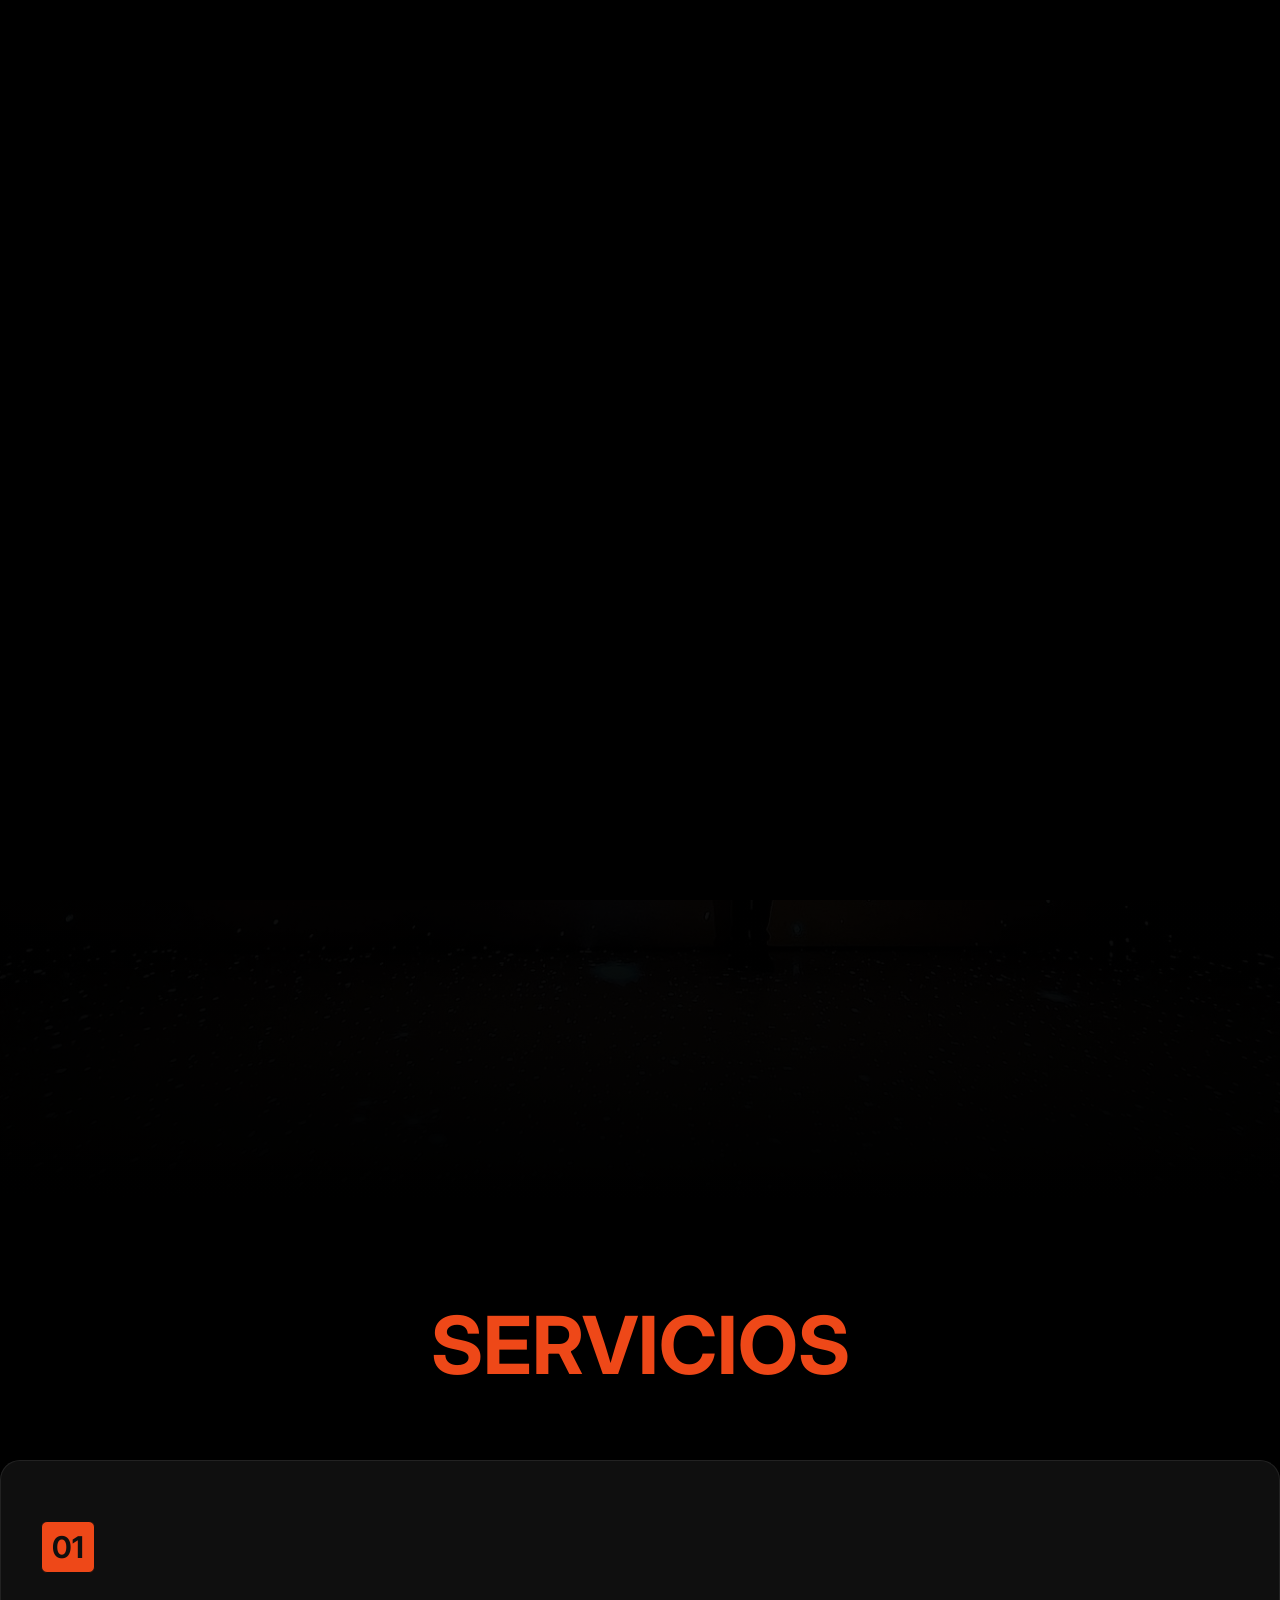
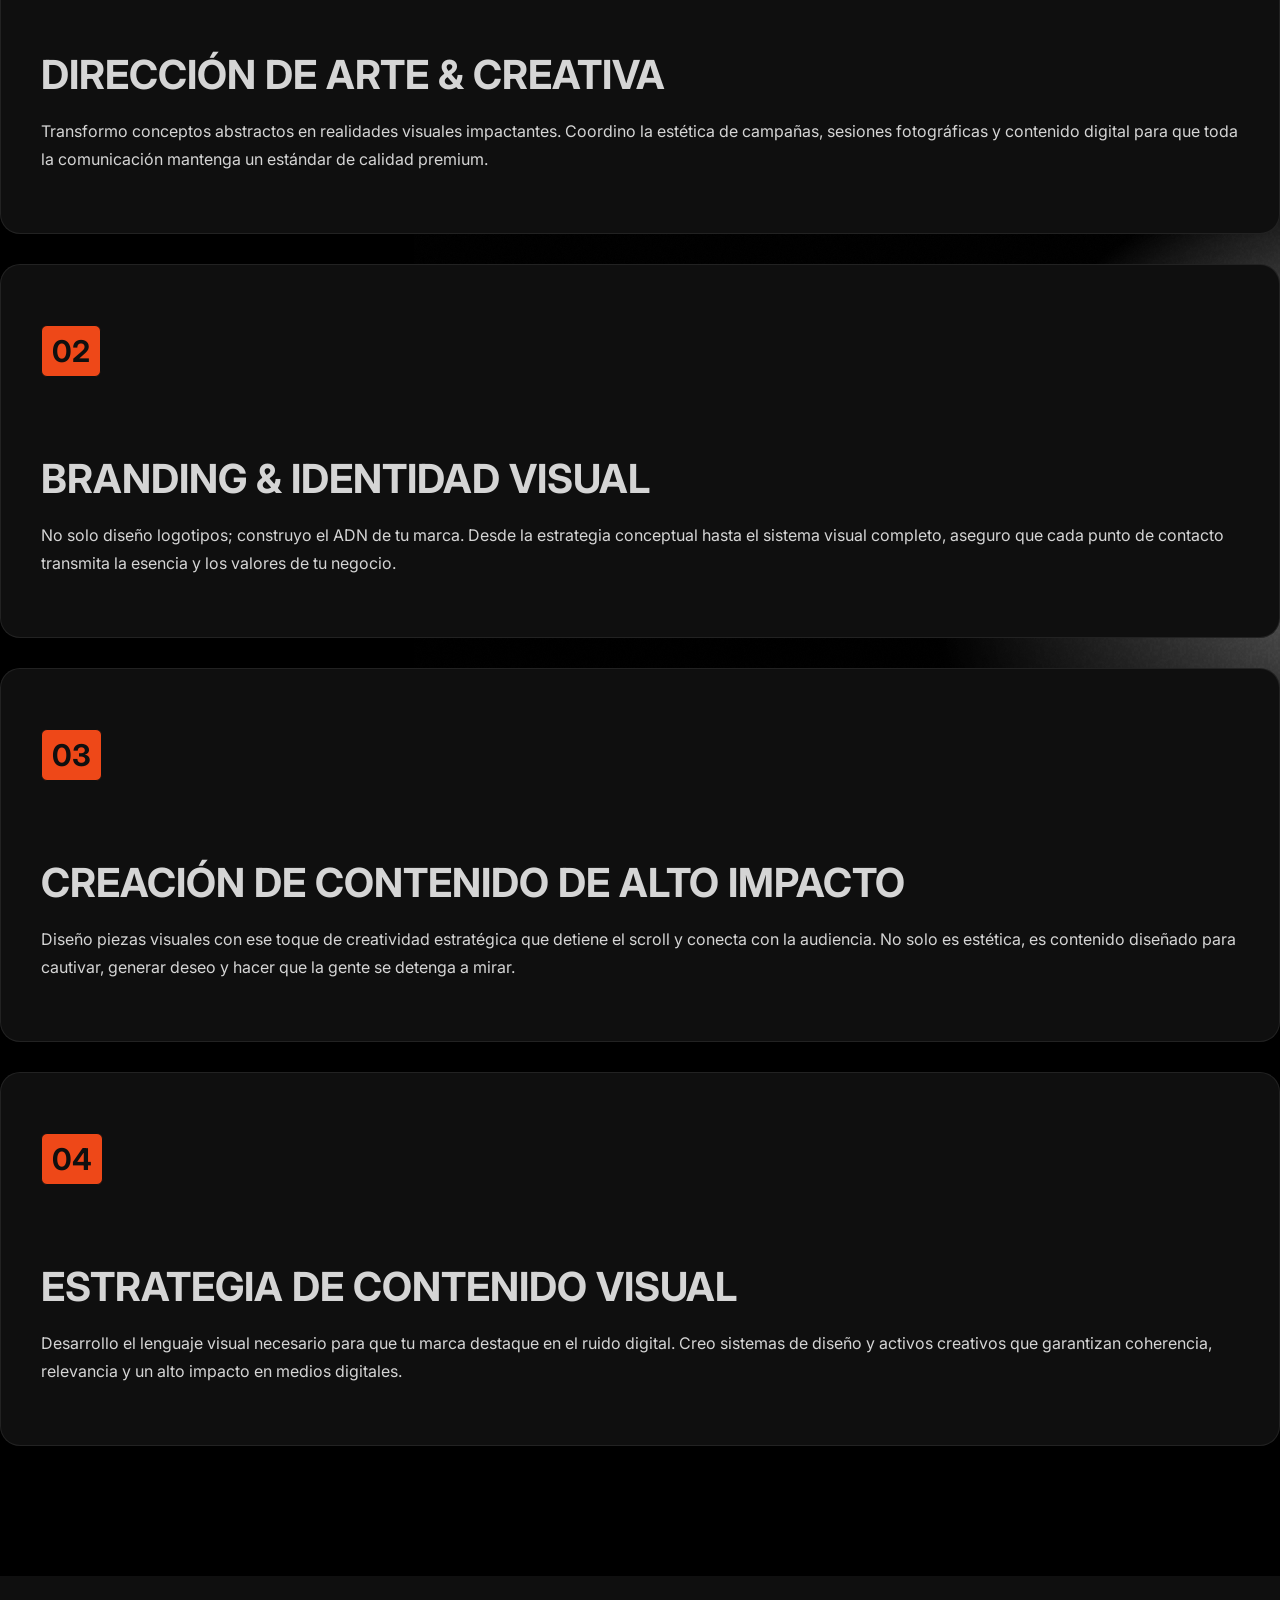
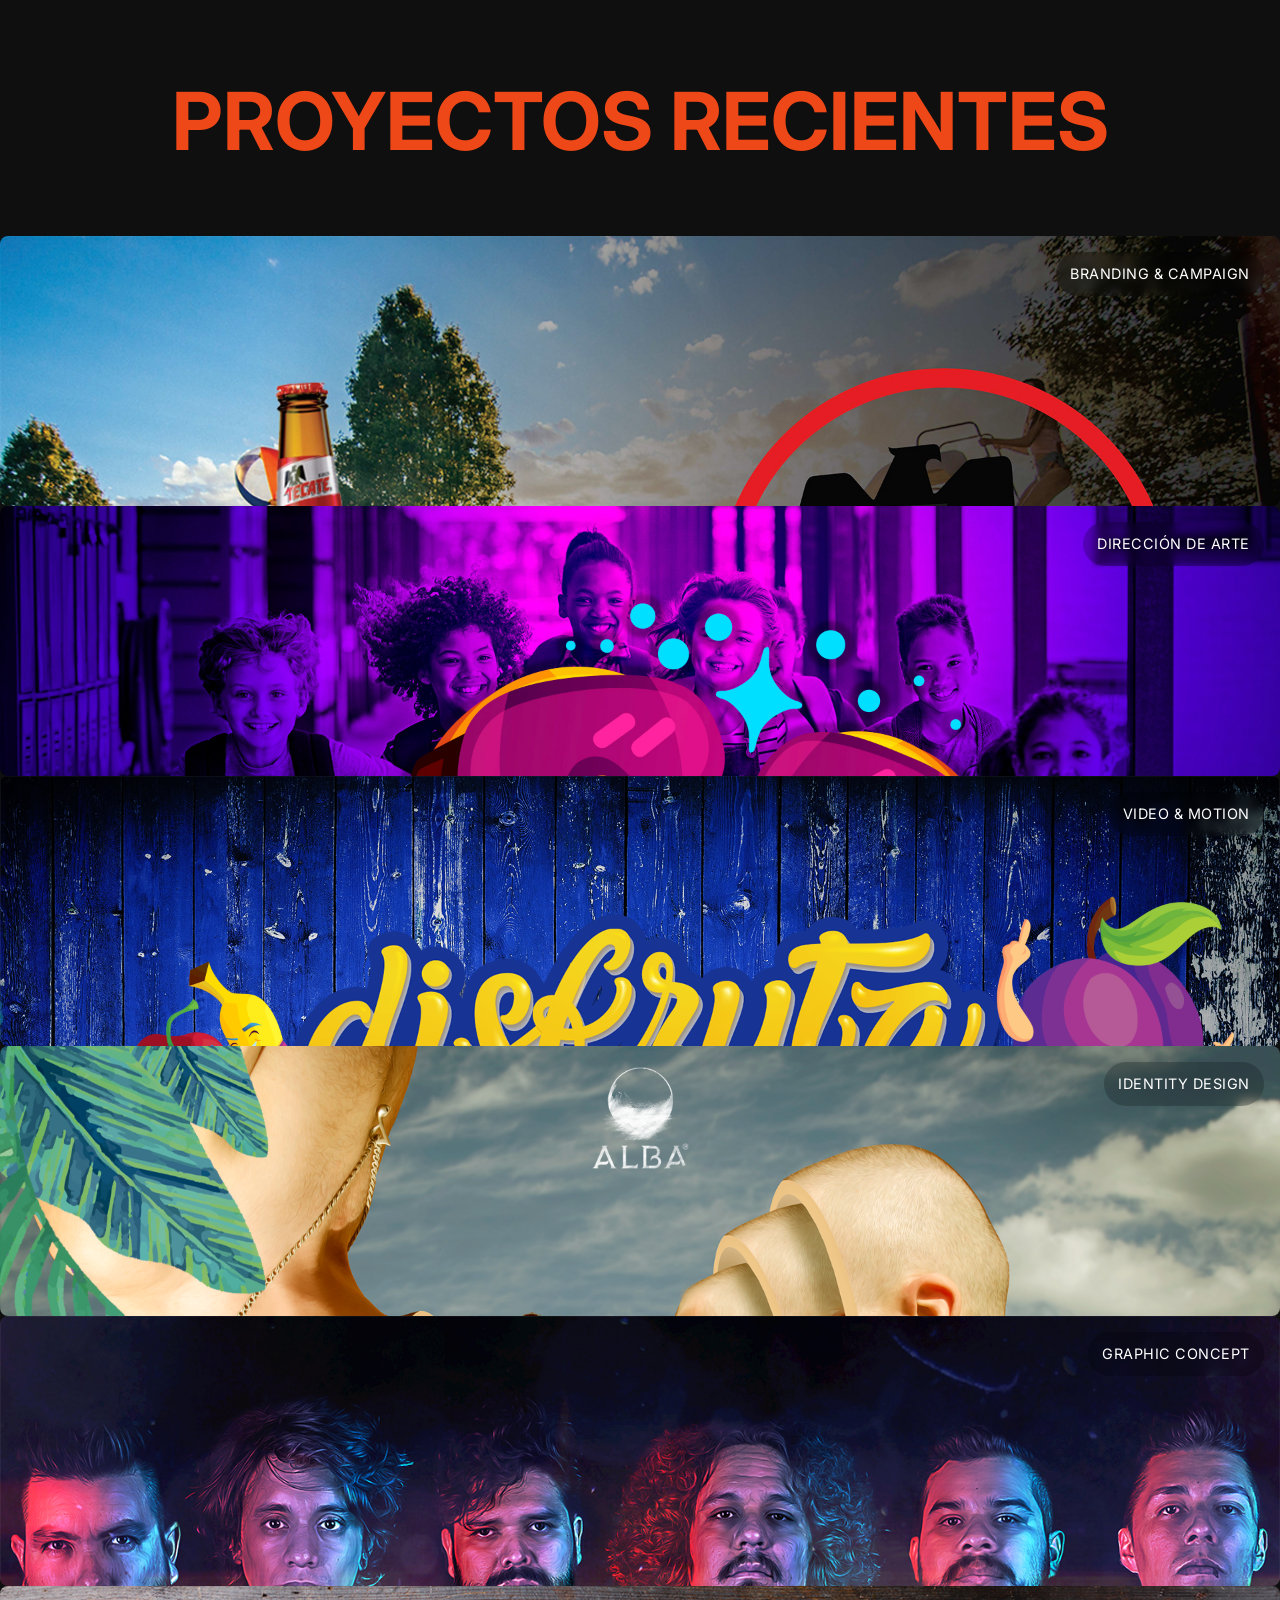
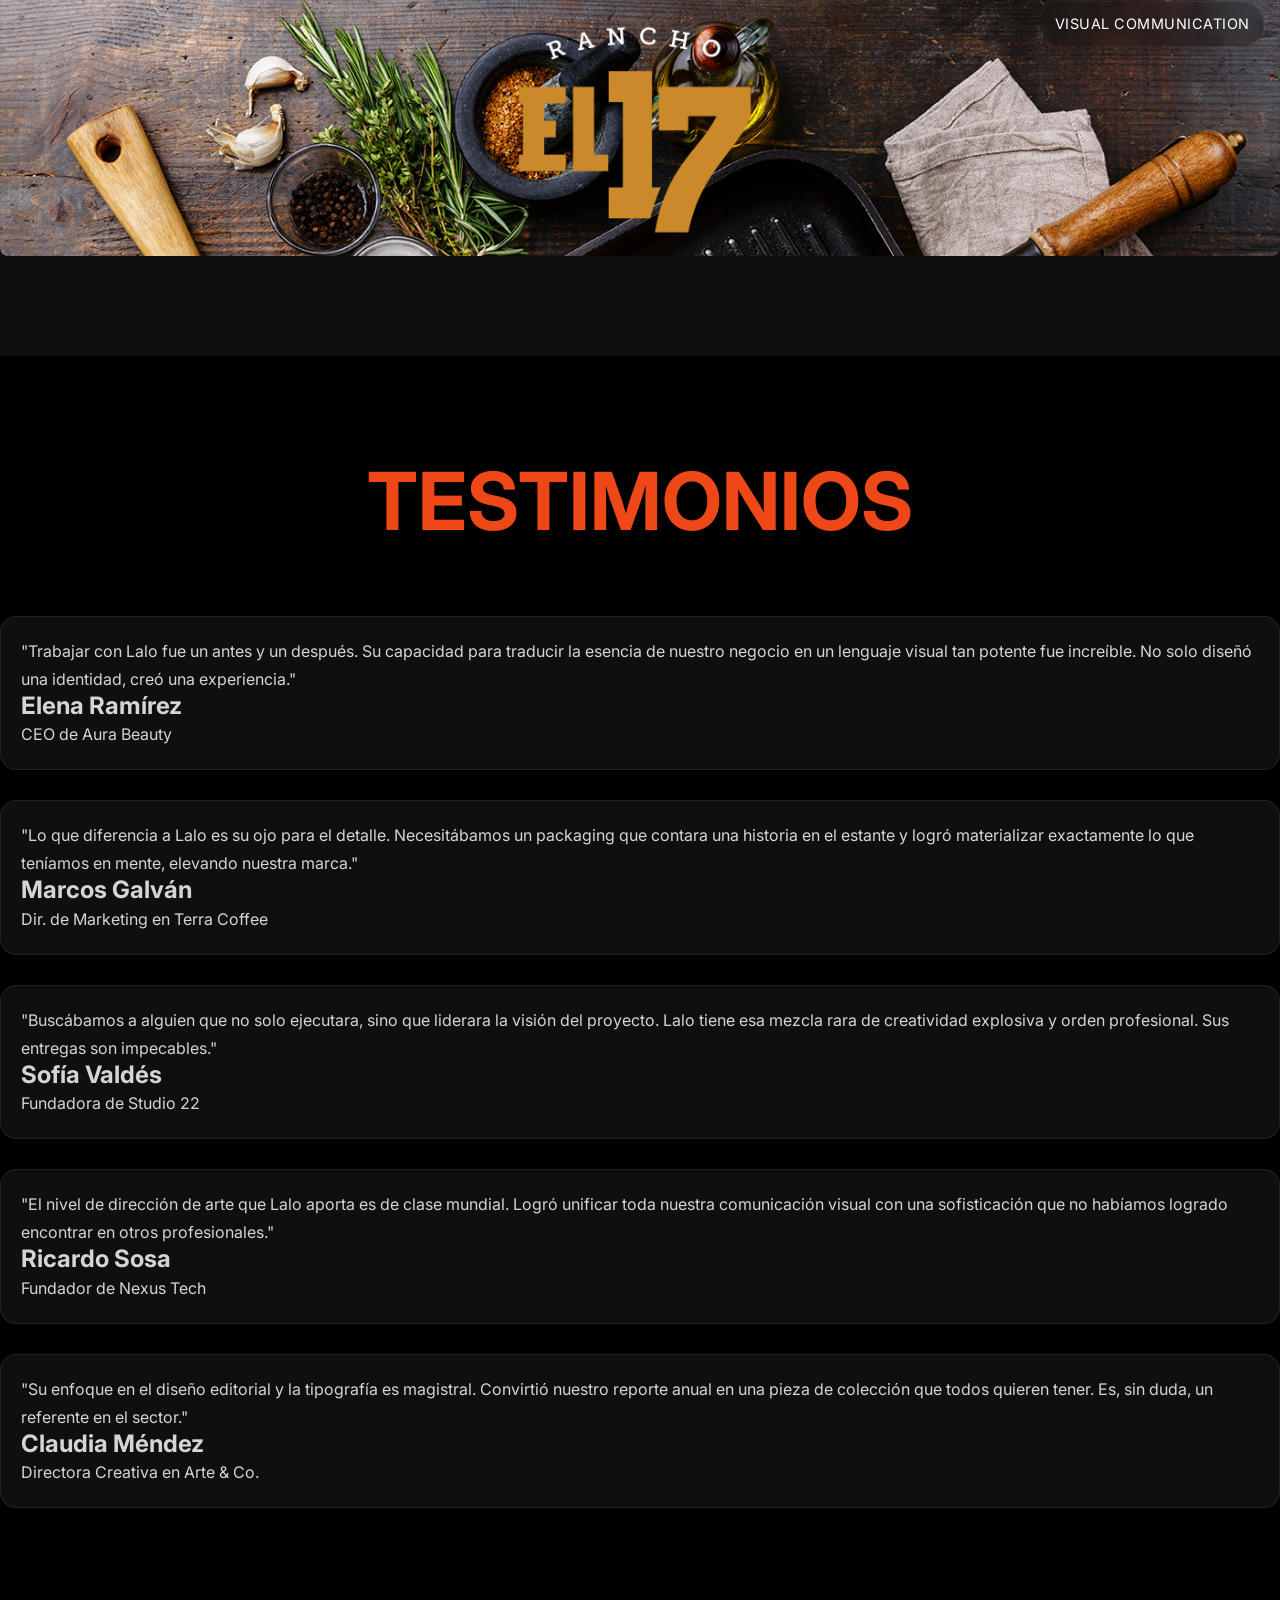
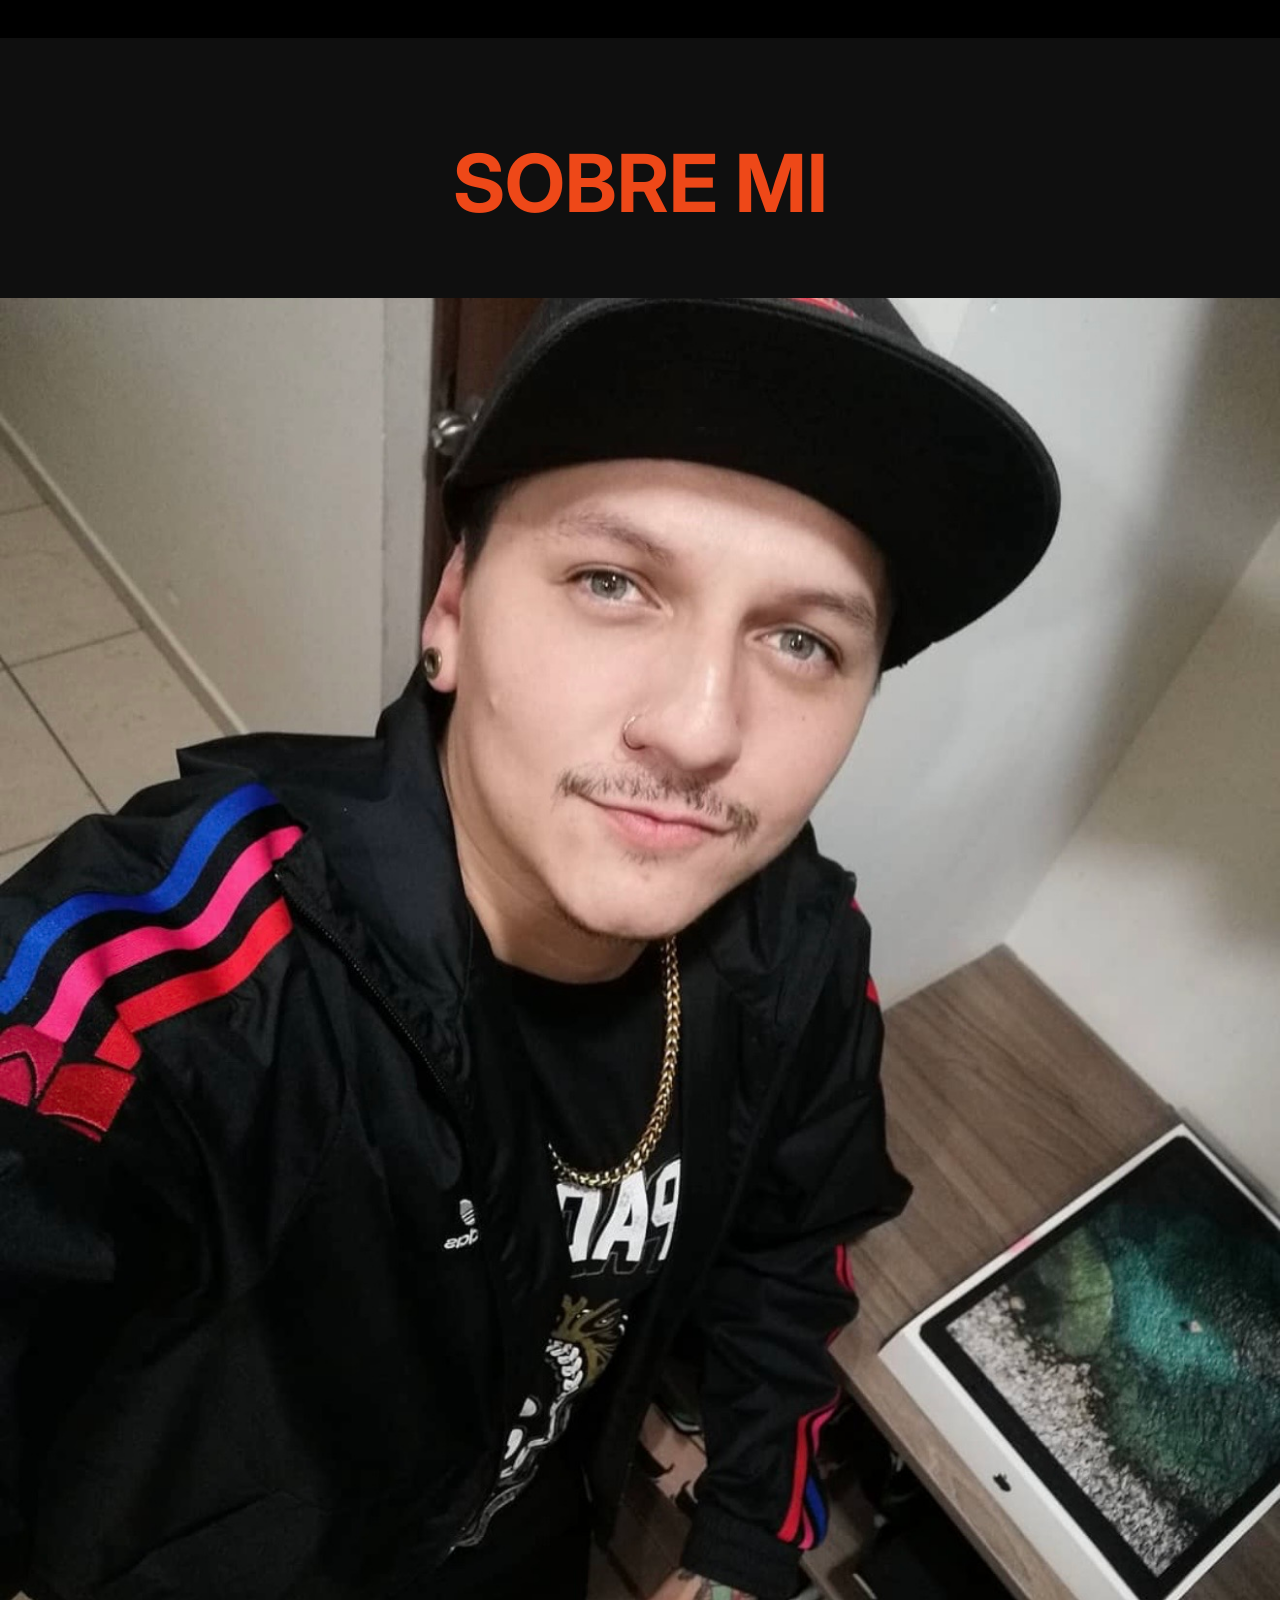
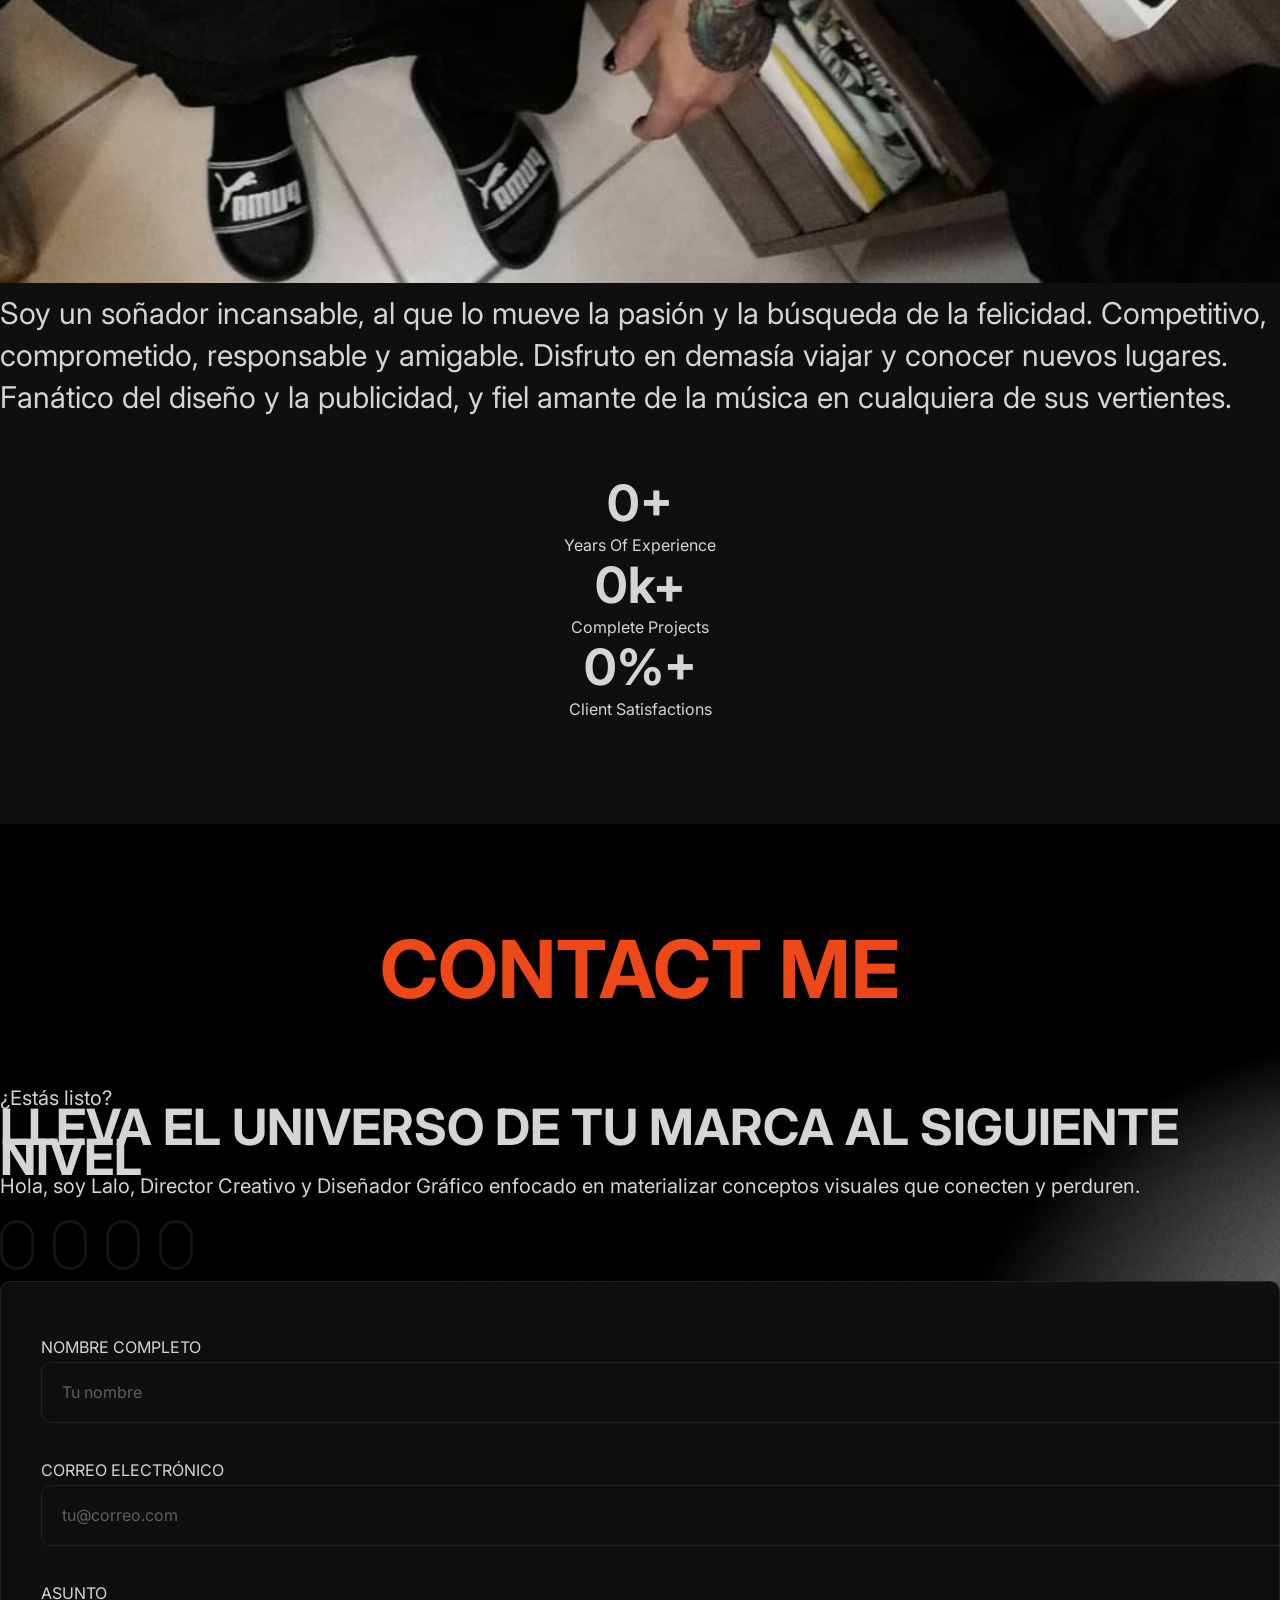
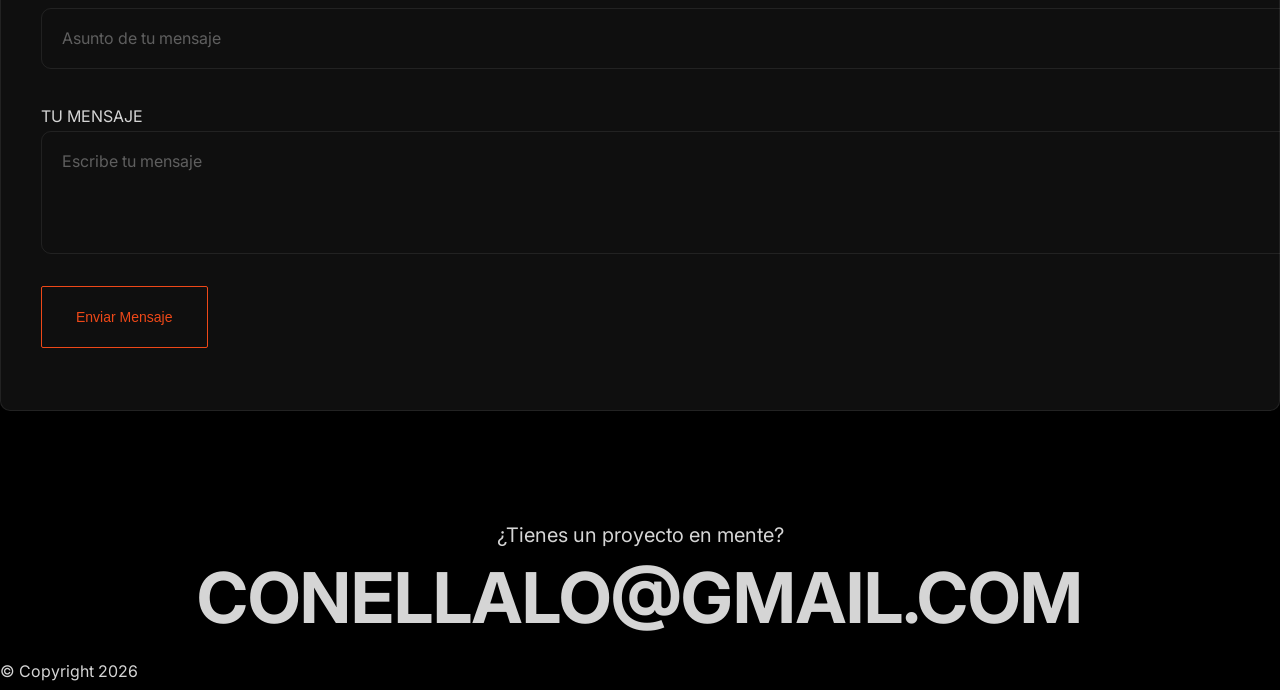
==== index.html @ 9b0a5aad "fix: repara formulario de contacto, limpia branding de la plantilla y traduce a español - El formula" ====
<!DOCTYPE html>
<html lang="es">

<head>
    <!-- META -->
    <meta charset="utf-8">
    <meta http-equiv="X-UA-Compatible" content="IE=edge">
    <meta name="viewport" content="width=device-width, initial-scale=1">
    <meta name="description" content="Eduardo Sanchez Zamudio - Director Creativo">
    <meta name="keywords" content="personal, portfolio new, html, one page, bootstrap, new html template, design, creative, onepage, clean, modern">
    <meta name="author" content="Angel Rico">
    <!-- PAGE TITLE -->
    <title>Eduardo Sánchez Zamudio</title>
    <link rel="icon" type="image/x-icon" href="assets/images/favicon.png">
    <!-- ALL GOOGLE FONTS -->
    <link rel="preconnect" href="https://fonts.googleapis.com">
    <link rel="preconnect" href="https://fonts.gstatic.com" crossorigin>
    <link href="https://fonts.googleapis.com/css2?family=Inter:ital,opsz,wght@0,14..32,100..900;1,14..32,100..900&family=Plus+Jakarta+Sans:ital,wght@0,200..800;1,200..800&display=swap" rel="stylesheet">
    <!-- BOOTSTRAP CSS -->
    <link rel="stylesheet" href="assets/css/bootstrap.min.css" />
    <!-- FONT AWESOME CSS -->
    <link rel="stylesheet" href="assets/css/font-awesome-pro.css" />
    <!-- FONT AWESOME CSS -->
    <link rel="stylesheet" href="assets/fonts/remixicon.css" />
    <!-- MAGNIFIC CSS -->
    <link rel="stylesheet" href="assets/css/magnific-popup.css">
    <!-- NICE SELECT CSS -->
    <link rel="stylesheet" href="assets/css/nice-select.min.css" />
    <!-- ANIMATE CSS -->
    <link rel="stylesheet" href="assets/css/animate.min.css" />
    <!-- MOBILE MENU CSS -->
    <link rel="stylesheet" href="assets/css/mobilemenu.css" />
    <link rel="stylesheet" href="assets/css/swiper-bundle.css" />
    <!-- SPACING CSS -->
    <link rel="stylesheet" href="assets/css/spacing.css" />
    <link rel="stylesheet" href="assets/css/blog.css" />
    <!-- MAIN STYLE CSS -->
    <link rel="stylesheet" href="assets/css/style.css" />
    <!-- RESPONSIVE CSS -->
    <link rel="stylesheet" href="assets/css/responsive.css">
    <!-- HTML5 shim and Respond.js IE8 support of HTML5 elements and media queries -->
    <!-- WARNING: Respond.js doesn't work if you view the page via file:// -->
    <!--[if lt IE 9]>
      <script src="https://oss.maxcdn.com/html5shiv/3.7.2/html5shiv.min.js"></script>
      <script src="https://oss.maxcdn.com/respond/1.4.2/respond.min.js"></script>
    <![endif]-->
</head>

<body>
    <!-- START PRELOADER AREA-->
    <div class="preloader w-full">
        <svg viewbox="0 0 1000 1000" preserveaspectratio="none">
            <path id="preloaderSvg" d="M0,1005S175,995,500,995s500,5,500,5V0H0Z"></path>
        </svg>
        <div class="preloader-heading">
            <div class="load-text">
                <span>L</span>
                <span>o</span>
                <span>a</span>
                <span>d</span>
                <span>i</span>
                <span>n</span>
                <span>g</span>
            </div>
        </div>
    </div>
    <!-- END PRELOADER AREA -->
    <!-- START SCROOL UP DESIGN AREA -->
    <div class="progress-wrap cursor-pointer">
        <i class="ri-arrow-up-s-line"></i>
        <svg class="progress-circle svg-content" width="100%" height="100%" viewBox="-1 -1 102 102">
            <path d="M50,1 a49,49 0 0,1 0,98 a49,49 0 0,1 0,-98" />
        </svg>
    </div>
    <!-- / END SCROOL UP DESIGN AREA -->
    <!-- START MAGIC CURSOR AND BALL AREA-->
    <div id="magic-cursor">
        <div id="ball"></div>
    </div>
    <!-- / END MAGIC CURSOR AND BALL AREA-->
    <!-- START MENU DESIGN AREA-->
    <header class="main-header">
        <div class="header-upper">
            <div class="container">
                <div class="header-inner">
                    <div class="row align-items-center">
                        <div class="col-xl-2 col-lg-2 col-md-6 col-6 col-sm-3">
                            <div class="logo-area">
                                <div class="logo">
                                    <!-- <a href="index.html"><img src="assets/images/logo.png" alt="Logo"></a> -->
                                    <h1><span>Con</span>ElLalo</h1>
                                </div>
                            </div>
                        </div>
                        <div class="col-xl-10 col-lg-10 col-md-6 col-6 col-sm-9">
                            <div class="main-menu">
                                <nav id="mobile-menu">
                                    <ul class="onepage">
                                        <li><a href="#home" class="linkstyle">Inicio</a></li>
                                        
                                        <li><a href="#services" class="linkstyle">Servicios</a></li>
                                        
                                        <li><a href="#projects" class="linkstyle">Proyectos</a></li>
                                        
                                        <li><a href="#about" class="linkstyle">Sobre mí</a></li>
                                        
                                        <li><a href="#contact" class="linkstyle">Contacto</a></li>
                                    </ul>
                                </nav>
                            </div>
                            <div class="side-menu-icon d-lg-none text-end">
                                <a href="javascript:void(0)" class="info-toggle-btn f-right sidebar-toggle-btn"><i class="fal fa-bars"></i></a>
                            </div>
                        </div>
                    </div>
                </div>
            </div>
        </div>
    </header>
    <!-- // END MENU DESIGN AREA-->
    <!-- START MOBILE MENU DESIGN AREA-->
    <div class="sidebar__area">
        <div class="sidebar__wrapper">
            <div class="sidebar__close">
                <button class="sidebar__close-btn" id="sidebar__close-btn">
                    <i class="fal fa-times"></i>
                </button>
            </div>
            <div class="sidebar__content mt-50 mb-20">
                <div class="mobile-menu fix"></div>
            </div>
        </div>
    </div>
    <div class="body-overlay"></div>
    <!-- // END MOBILE MENU DESIGN AREA-->
    <!-- START HEADER DESIGN AREA -->
    <section id="home" class="main-hero-area main-hero-image-area">
        <div class="container">
            <div class="row">
                <div class="col-lg-12">
                    <!-- START HERO DESIGN AREA -->
                    <div class="hero-content wow fadeInUp text-center delay-0-2s">
                        <img src="assets/images/lalo/Lalo.jpg" alt="Foto portfolio" class="d-none d-md-block mx-auto rounded-circle">
                        <h2 class="filling-text">
                            <div class="">

                                <span>D</span><span>i</span><span>r</span><span>e</span><span>c</span><span>t</span><span>o</span><span>r</span>
                            </div>
                            <div class="">

                                <span>C</span><span>r</span><span>e</span><span>a</span><span>t</span><span>i</span><span>v</span><span>o</span>
                            </div>
                            </h2>
                        <div class="buttons-container grid-col-1">
                            <a class="theme-btn" href="#projects">Proyectos</a>
                            <a class="theme-btn" href="#contact">Contactame!</a>
                        </div>
                    </div>
                    <!-- / END HERO DESIGN AREA -->
                </div>
            </div>
        </div>
    </section>
    <!-- / END HEADER DESIGN AREA -->
    <!-- START SERVICE DESIGN AREA -->
    <section id="services" class="services-area multipage-service-area">
        <div class="container">
            <div class="row">
                <div class="col-xl-12 col-lg-12">
                    <div class="section-title section-black-title wow fadeInUp delay-0-2s">
                        <h2>Servicios</h2>
                    </div>
                </div>
            </div>
            <div class="row">
                <div class="col-lg-6 col-md-6">
                    <div class="service-item wow fadeInUp delay-0-2s">
                        <i class="ri-arrow-right-up-line"></i>
                        <h5>01</h5>
                        <h4>Dirección de Arte & Creativa</h4>
                        <p>Transformo conceptos abstractos en realidades visuales impactantes. Coordino la estética de campañas, sesiones fotográficas y contenido digital para que toda la comunicación mantenga un estándar de calidad premium.</p>
                    </div>
                </div>
                <div class="col-lg-6 col-md-6">
                    <div class="service-item wow fadeInUp delay-0-4s">
                        <i class="ri-arrow-right-up-line"></i>
                        <h5>02</h5>
                        <h4>Branding & Identidad Visual</h4>
                        <p>No solo diseño logotipos; construyo el ADN de tu marca. Desde la estrategia conceptual hasta el sistema visual completo, aseguro que cada punto de contacto transmita la esencia y los valores de tu negocio.</p>
                    </div>
                </div>
                <div class="col-lg-6 col-md-6">
                    <div class="service-item wow fadeInUp delay-0-6s">
                        <i class="ri-arrow-right-up-line"></i>
                        <h5>03</h5>
                        <h4>Creación de Contenido de Alto Impacto</h4>
                        <p>Diseño piezas visuales con ese toque de creatividad estratégica que detiene el scroll y conecta con la audiencia. No solo es estética, es contenido diseñado para cautivar, generar deseo y hacer que la gente se detenga a mirar.</p>
                    </div>
                </div>
                <div class="col-lg-6 col-md-6">
                    <div class="service-item wow fadeInUp delay-0-8s">
                        <i class="ri-arrow-right-up-line"></i>
                        <h5>04</h5>
                        <h4>Estrategia de Contenido Visual</h4>
                        <p>Desarrollo el lenguaje visual necesario para que tu marca destaque en el ruido digital. Creo sistemas de diseño y activos creativos que garantizan coherencia, relevancia y un alto impacto en medios digitales.</p>
                    </div>
                </div>
            </div>
        </div>
    </section>
    <!-- / END SERVICE DESIGN AREA -->
    <div class="projects-area" id="projects">
        <div class="container"> 
            <div class="row">
                <div class="col-xl-12 col-lg-12">
                    <div class="section-title section-white-title wow fadeInUp delay-0-2s text-center">
                        <h2>Proyectos Recientes</h2>
                    </div>
                </div>
            </div>
            <div class="row g-4 portfolio-grid">
                <div class="col-md-6 col-xl-6 portfolio-item category-1">
                    <a href="assets/images/projects/TECATE-Y-DEL-RÍO-TODOS-SOMOS-DEL-RÍO/TECATE-Y-EL-RÍO-TODOS-SOMOS-DEL-RÍO-1.jpg" class="work-popup">
                        <div class="portfolio-box">
                            <img src="assets/images/projects/TECATE-Y-DEL-RÍO-TODOS-SOMOS-DEL-RÍO/TECATE-Y-EL-RÍO-TODOS-SOMOS-DEL-RÍO-1.jpg" alt="Tecate & Del Río">
                            <span class="portfolio-category">Branding & Campaign</span>
                            <div class="portfolio-caption">
                                <h1>Tecate & Del Río</h1>
                            </div>
                        </div>
                    </a>
                </div>
    
                <div class="col-md-6 col-xl-6 portfolio-item category-2">
                    <a href="assets/images/projects/lala-es-cool/lala-es-cool-1.jpeg" class="work-popup">
                        <div class="portfolio-box">
                            <img src="assets/images/projects/lala-es-cool/lala-es-cool-1.jpeg" alt="Lala es Cool">
                            <span class="portfolio-category">Dirección de Arte</span>
                            <div class="portfolio-caption">
                                <h1>Lala es Cool</h1>
                            </div>
                        </div>
                    </a>
                </div>
    
                <div class="col-md-6 col-xl-6 portfolio-item category-2">
                    <a href="assets/images/projects/JUMEX-DISFRUTA-LA-FRUTA-Y-GANA-CON-JUMEX/JUMEX-DISFRUTA-LA-FRUTA-Y-GANA-CON-JUMEX-1.png" class="work-popup">
                        <div class="portfolio-box">
                            <img src="assets/images/projects/JUMEX-DISFRUTA-LA-FRUTA-Y-GANA-CON-JUMEX/JUMEX-DISFRUTA-LA-FRUTA-Y-GANA-CON-JUMEX-1.png" alt="Jumex">
                            <span class="portfolio-category">Video & Motion</span>
                            <div class="portfolio-caption">
                                <h1>Jumex - Disfruta la Fruta</h1>
                            </div>
                        </div>
                    </a>
                </div>
    
                <div class="col-md-6 col-xl-6 portfolio-item category-1">
                    <a href="assets/images/projects/ALBA-28-BREAK-THE-PATTERN/ALBA-28-BREAK-THE-PATTERN-1.png" class="work-popup">
                        <div class="portfolio-box">
                            <img src="assets/images/projects/ALBA-28-BREAK-THE-PATTERN/ALBA-28-BREAK-THE-PATTERN-1.png" alt="Alba 28">
                            <span class="portfolio-category">Identity Design</span>
                            <div class="portfolio-caption">
                                <h1>Alba 28 - Break the Pattern</h1>
                            </div>
                        </div>
                    </a>
                </div>
    
                <div class="col-md-6 col-xl-6 portfolio-item category-2">
                    <a href="assets/images/projects/troker-jazz-chido/troker-jazz-chido-1.png" class="work-popup">
                        <div class="portfolio-box">
                            <img src="assets/images/projects/troker-jazz-chido/troker-jazz-chido-1.png" alt="Troker Jazz">
                            <span class="portfolio-category">Graphic Concept</span>
                            <div class="portfolio-caption">
                                <h1>Troker Jazz</h1>
                            </div>
                        </div>
                    </a>
                </div>
    
                <div class="col-md-6 col-xl-6 portfolio-item category-2">
                    <a href="assets/images/projects/RANCHO-EL-17-GUADALAJARA-ES-RANCHO/RANCHO-EL-17-GUADALAJARA-ES-RANCHO-1.png" class="work-popup">
                        <div class="portfolio-box">
                            <img src="assets/images/projects/RANCHO-EL-17-GUADALAJARA-ES-RANCHO/RANCHO-EL-17-GUADALAJARA-ES-RANCHO-1.png" alt="Rancho El 17">
                            <span class="portfolio-category">Visual Communication</span>
                            <div class="portfolio-caption">
                                <h1>Guadalajara es Rancho</h1>
                            </div>
                        </div>
                    </a>
                </div>
            </div>
        </div>
    </div>
    <!-- // END PORTFOLIO DESIGN AREA -->
    <!-- START TESTIMONIALS DESIGN AREA -->
    <section id="testimonials" class="testimonials-area pb-100">
        <div class="container">
            <div class="row">
                <div class="col-xl-12 col-lg-12">
                    <div class="section-title wow fadeInUp delay-0-2s">
                        <h2>Testimonios</h2>
                    </div>
                </div>
            </div>
            <div class="row">
                <div class="col-lg-6 col-md-6">
                    <div class="testimonial-item wow fadeInUp delay-0-2s">
                        <div class="testimonial-content">
                            <p>"Trabajar con Lalo fue un antes y un después. Su capacidad para traducir la esencia de nuestro negocio en un lenguaje visual tan potente fue increíble. No solo diseñó una identidad, creó una experiencia."</p>
                        </div>
                        <div class="testimonial-author">
                            <h4>Elena Ramírez</h4>
                            <span>CEO de Aura Beauty</span>
                        </div>
                    </div>
                </div>
    
                <div class="col-lg-6 col-md-6">
                    <div class="testimonial-item wow fadeInUp delay-0-4s">
                        <div class="testimonial-content">
                            <p>"Lo que diferencia a Lalo es su ojo para el detalle. Necesitábamos un packaging que contara una historia en el estante y logró materializar exactamente lo que teníamos en mente, elevando nuestra marca."</p>
                        </div>
                        <div class="testimonial-author">
                            <h4>Marcos Galván</h4>
                            <span>Dir. de Marketing en Terra Coffee</span>
                        </div>
                    </div>
                </div>
    
                <div class="col-lg-4 col-md-6">
                    <div class="testimonial-item wow fadeInUp delay-0-6s">
                        <div class="testimonial-content">
                            <p>"Buscábamos a alguien que no solo ejecutara, sino que liderara la visión del proyecto. Lalo tiene esa mezcla rara de creatividad explosiva y orden profesional. Sus entregas son impecables."</p>
                        </div>
                        <div class="testimonial-author">
                            <h4>Sofía Valdés</h4>
                            <span>Fundadora de Studio 22</span>
                        </div>
                    </div>
                </div>
    
                <div class="col-lg-4 col-md-6">
                    <div class="testimonial-item wow fadeInUp delay-0-8s">
                        <div class="testimonial-content">
                            <p>"El nivel de dirección de arte que Lalo aporta es de clase mundial. Logró unificar toda nuestra comunicación visual con una sofisticación que no habíamos logrado encontrar en otros profesionales."</p>
                        </div>
                        <div class="testimonial-author">
                            <h4>Ricardo Sosa</h4>
                            <span>Fundador de Nexus Tech</span>
                        </div>
                    </div>
                </div>
    
                <div class="col-lg-4 col-md-6">
                    <div class="testimonial-item wow fadeInUp delay-0-9s">
                        <div class="testimonial-content">
                            <p>"Su enfoque en el diseño editorial y la tipografía es magistral. Convirtió nuestro reporte anual en una pieza de colección que todos quieren tener. Es, sin duda, un referente en el sector."</p>
                        </div>
                        <div class="testimonial-author">
                            <h4>Claudia Méndez</h4>
                            <span>Directora Creativa en Arte & Co.</span>
                        </div>
                    </div>
                </div>
    
            </div>
        </div>
    </section>
    <!-- / END TESTIMONIALS DESIGN AREA -->
    
    <!-- / END VLOG DESIGN AREA -->
    <!-- START ABOUT DESIGN AREA -->
    <section id="about" class="about-area">
        <div class="container">
            <div class="row">
                <div class="col-xl-12 col-lg-12">
                    <div class="section-title section-white-title wow fadeInUp delay-0-2s">
                        <h2>Sobre Mi</h2>
                    </div>
                </div>
            </div>
            <div class="row">
                <!-- START ABOUT TEXT DESIGN AREA -->
                <div class="col-lg-4 col-sm-12 about-image">
                    <img src="assets/images/about/about.jpg" alt="About">
                </div>
                <div class="col-lg-8 col-sm-12">
                    <div class="about-content-part wow fadeInUp delay-0-2s">
                        <p>Soy un soñador incansable, al que lo mueve la pasión y la búsqueda de la felicidad. Competitivo, comprometido, responsable y amigable. Disfruto en demasía viajar y conocer nuevos lugares. Fanático del diseño y la publicidad, y fiel amante de la música en cualquiera de sus vertientes. </p>
                    </div>
                    <!-- START COUNTER DESIGN AREA -->
                    <div class="hero-counter-area d-flex justify-content-between wow fadeInUp delay-0-4s">
                        <div class="counter-item counter-text-wrap">
                            <span class="count-text plus" data-speed="3000" data-stop="8">0</span>
                            <span class="counter-title">Years Of Experience</span>
                        </div>
                        <div class="counter-item counter-text-wrap">
                            <span class="count-text k-plus" data-speed="3000" data-stop="1">0</span>
                            <span class="counter-title">Complete Projects</span>
                        </div>
                        <div class="counter-item counter-text-wrap">
                            <span class="count-text percent" data-speed="3000" data-stop="90">0</span>
                            <span class="counter-title">Client Satisfactions</span>
                        </div>
                    </div>
                    <!-- / END COUNTER DESIGN AREA -->
                </div>
                <!-- / END ABOUT TEXT DESIGN AREA -->
            </div>
        </div>
    </section>
    <!-- / END ABOUT DESIGN AREA -->
    <!-- START CONTACT DESIGN AREA -->
    <section id="contact" class="contact-area">
        <div class="container">
            <div class="row">
                <div class="col-xl-12 col-lg-12">
                    <div class="section-title section-black-title wow fadeInUp delay-0-2s">
                        <h2>Contact Me</h2>
                    </div>
                </div>
            </div>
            <div class="row">
                <div class="col-lg-6">
                    <div class="contact-content-part  wow fadeInUp delay-0-2s">
                        <!-- <img src="assets/images/about/me2.jpg" alt=""> -->
                        <p>¿Estás listo?</p>
                        <h2>Lleva el universo de tu marca al siguiente nivel</h2>
                        <p>Hola, soy Lalo, Director Creativo y Diseñador Gráfico enfocado en materializar conceptos visuales que conecten y perduren.</p>
                        <!-- START CONTACT SINGLEDESIGN AREA -->
                        <div class="single-contact wow fadeInUp" data-wow-delay=".6s">
                            <div class="about-social">
                                <ul>
                                    <li><a href=""><i class="ri-instagram-line"></i></a></li>
                                    <li><a href=""><i class="ri-twitter-x-line"></i></a></li>
                                    <li><a href=""><i class="ri-linkedin-fill"></i></a></li>
                                    <li><a href=""><i class="ri-behance-line"></i></a></li>
                                </ul>
                            </div>
                        </div>
                        <!-- / END CONTACT SINGLEDESIGN AREA -->
                    </div>
                </div>
                <!-- START CONTACT FORM DESIGN AREA -->
                <div class="col-lg-6">
                    <div class="contact-form contact-form-area wow fadeInUp delay-0-4s">
                        <form id="contactForm" class="contact-form" action="#" method="post">
                            <div class="row">
                                <div class="col-md-6">
                                    <div class="form-group">
                                        <label for="name">Nombre Completo</label>
                                        <input type="text" id="name" class="form-control" value="" placeholder="Tu nombre" required="" data-error="Por favor ingresa tu nombre" />
                                        <label for="name" class="for-icon"><i class="far fa-user"></i></label>
                                        <div class="help-block with-errors"></div>
                                    </div>
                                </div>
                                <div class="col-md-6">
                                    <div class="form-group">
                                        <label for="email">Correo Electrónico</label>
                                        <input type="email" id="email" class="form-control" value="" placeholder="tu@correo.com" required="" data-error="Por favor ingresa tu correo" />
                                        <label for="email" class="for-icon"><i class="far fa-envelope"></i></label>
                                        <div class="help-block with-errors"></div>
                                    </div>
                                </div>
                                <div class="col-md-12">
                                    <div class="form-group">
                                        <label for="name">Asunto</label>
                                        <input type="text" id="subject" class="form-control" value="" placeholder="Asunto de tu mensaje" required="" data-error="Por favor ingresa un asunto" />
                                        <label for="name" class="for-icon"><i class="far fa-user"></i></label>
                                        <div class="help-block with-errors"></div>
                                    </div>
                                </div>
                                <div class="col-md-12">
                                    <div class="form-group">
                                        <label for="message">Tu Mensaje</label>
                                        <textarea name="message" id="message" class="form-control" rows="4" placeholder="Escribe tu mensaje" required="" data-error="Por favor escribe tu mensaje"></textarea>
                                        <div class="help-block with-errors"></div>
                                    </div>
                                </div>
                                <div class="col-md-12">
                                    <div class="form-group mb-0">
                                        <button type="submit" class="theme-btn-two">
                                            Enviar Mensaje <i class="ri-mail-line"></i>
                                        </button>
                                        <div id="msgSubmit" class="hidden"></div>
                                    </div>
                                </div>
                                <div class="col-md-12 text-center">
                                    <p class="input-success">¡Recibimos tu mensaje, te contactaremos pronto!</p>
                                    <p class="input-error">Ocurrió un error al enviar. Por favor intenta de nuevo.</p>
                                </div>
                            </div>
                        </form>
                    </div>
                </div>
                <!-- / END CONTACT FORM DESIGN AREA -->
            </div>
        </div>
    </section>
    <!-- / END CONTACT DESIGN AREA -->
    <!-- START FOOTER DESIGN AREA -->
    <footer class="main-footer bg-black py-5">
        <div class="container-fluid"> <div class="row justify-content-center">
                <div class="col-12 col-lg-11 text-center">
                    <div class="footer-top py-5">
                        <p class="text-secondary mb-2">¿Tienes un proyecto en mente?</p>
                        
                        <h2 class="display-1 fw-bold text-uppercase text-break text-s">
                            <a href="mailto:ConElLalo@gmail.com" class="text-decoration-none email-link">
                                ConElLalo@gmail.com
                            </a>
                        </h2>
                    </div>
                </div>
            </div>
            
            <div class="row mt-5 pt-4 border-top border-dark">
                <div class="col-12 d-flex justify-content-between align-items-center px-4">
                    <p class="small text-secondary mb-0">&copy; Copyright 2026</p>
                    </div>
            </div>
        </div>
    </footer>
    <!-- / END FOOTER DESIGN AREA -->
    <!-- JQUERY JS -->
    <script src="assets/js/jquery-3.6.0.min.js"></script>
    <!-- BOOTSTRAP JS-->
    <script src="assets/js/bootstrap.min.js"></script>
    <!-- APPEAR JS -->
    <script src="assets/js/appear.min.js"></script>
    <!-- MAGNIFICANT JS -->
    <script src="assets/js/jquery.magnific-popup.min.js"></script>
    <!-- MOBILE MENU JS-->
    <script src="assets/js/mobilemenu.js"></script>
    <!-- GSAP AND LOCOMOTIV JS-->
    <script src="assets/js/gsap.min.js"></script>
    <script src="assets/js/ScrollTrigger.min.js"></script>
    <script src="assets/js/lenis.js"></script>
    <!-- SWIPPER JS-->
    <script src="assets/js/swiper-bundle.js"></script>
    <!-- NICE SELECT JS-->
    <script src="assets/js/jquery.nice-select.min.js"></script>
    <!-- IMAGE LOADER JS-->
    <script src="assets/js/imagesloaded.pkgd.min.js"></script>
    <!-- ISOTOPE JS-->
    <script src="assets/js/isotope.pkgd.min.js"></script>
    <!--  WOW ANIMATION JS-->
    <script src="assets/js/wow.min.js"></script>
    <!-- SCRIPT JS-->
    <script src="assets/js/script.js"></script>
</body>

</html>
---- assets/css/mobilemenu.css ----
/*! #######################################################################

	MeanMenu 2.0.7
	--------

	To be used with jquery.meanmenu.js by Chris Wharton (http://www.meanthemes.com/plugins/meanmenu/)

####################################################################### */

/* hide the link until viewport size is reached */
a.meanmenu-reveal {
	display: none;
}

/* when under viewport size, .mean-container is added to body */
.mean-container .mean-bar {
	float: left;
	width: 100%;
	position: relative;
	background: #070337;
	padding: 4px 0;
	min-height: 42px;
	z-index: 999999;
}

.mean-container a.meanmenu-reveal {
	width: 22px;
	height: 22px;
	padding: 13px 13px 11px 13px;
	position: absolute;
	top: 0;
	right: 0;
	cursor: pointer;
	color: #fff;
	text-decoration: none;
	font-size: 16px;
	text-indent: -9999em;
	line-height: 22px;
	font-size: 1px;
	display: block;
	font-family: Arial, Helvetica, sans-serif;
	font-weight: 700;
}

.mean-container a.meanmenu-reveal span {
	display: block;
	background: #fff;
	height: 3px;
	margin-top: 3px;
}

.mean-container .mean-nav {
	float: left;
	width: 100%;
	background: #070337;
	margin-top: 44px;
}

.mean-container .mean-nav ul {
	padding: 0;
	margin: 0;
	width: 100%;
	list-style-type: none;
}

.mean-container .mean-nav ul li {
	position: relative;
	float: left;
	width: 100%;
}

.mean-container .mean-nav ul li a {
	display: block;
	float: left;
	width: 90%;
	padding: 10px 5%;
	margin: 0;
	text-align: left;
	color: #fff;
	border-top: 1px solid #e0e3ed;
	text-decoration: none;
	text-transform: uppercase;
}

.mean-container .mean-nav ul li li a {
	width: 80%;
	padding: 10px 10%;
	text-shadow: none !important;
	visibility: visible;
}

.mean-container .mean-nav ul li.mean-last a {
	border-bottom: none;
	margin-bottom: 0;
}

.mean-container .mean-nav ul li li li a {
	width: 70%;
	padding: 10px 15%;
}

.mean-container .mean-nav ul li li li li a {
	width: 60%;
	padding: 10px 20%;
}

.mean-container .mean-nav ul li li li li li a {
	width: 50%;
	padding: 10px 25%;
}


.mean-container .mean-nav ul li a.mean-expand {
	margin-top: 1px;
	width: 26px;
	height: 32px;
	text-align: center;
	position: absolute;
	right: 0;
	top: 0;
	z-index: 2;
	font-weight: 700;
	background: transparent;
	border: none !important;
	font-size: 14px;
}




.mean-container .mean-push {
	float: left;
	width: 100%;
	padding: 0;
	margin: 0;
	clear: both;
}

.mean-nav .wrapper {
	width: 100%;
	padding: 0;
	margin: 0;
}

/* Fix for box sizing on Foundation Framework etc. */
.mean-container .mean-bar, .mean-container .mean-bar * {
	-webkit-box-sizing: content-box;
	-moz-box-sizing: content-box;
	box-sizing: content-box;
}


.mean-remove {
	display: none !important;
}
---- assets/css/spacing.css ----
/*
* ----------------------------------------------------------------------------------------
Author       : Tanvir Hossain
Template Name: Noir - Premium Portfolio Template
Version      : 1.0                                          
* ----------------------------------------------------------------------------------------
*/
/*
* ----------------------------------------------------------------------------------------
*PADDING MARGIN
* ----------------------------------------------------------------------------------------
*/
.p-5 {
    padding: 5px !important;
}

.p-10 {
    padding: 10px;
}

.p-15 {
    padding: 15px;
}

.p-20 {
    padding: 20px;
}

.p-25 {
    padding: 25px;
}

.p-30 {
    padding: 30px;
}

.p-35 {
    padding: 35px;
}

.p-40 {
    padding: 40px;
}

.p-45 {
    padding: 45px;
}

.p-50 {
    padding: 50px;
}

.p-55 {
    padding: 55px;
}

.p-60 {
    padding: 60px;
}

.p-65 {
    padding: 65px;
}

.p-70 {
    padding: 70px;
}

.p-75 {
    padding: 75px;
}

.p-80 {
    padding: 80px;
}

.p-85 {
    padding: 85px;
}

.p-90 {
    padding: 90px;
}

.p-95 {
    padding: 95px;
}

.p-100 {
    padding: 100px;
}

.p-105 {
    padding: 105px;
}

.p-110 {
    padding: 110px;
}

.p-115 {
    padding: 115px;
}

.p-120 {
    padding: 120px;
}

.p-125 {
    padding: 125px;
}

.p-130 {
    padding: 130px;
}

.p-135 {
    padding: 135px;
}

.p-140 {
    padding: 140px;
}

.p-145 {
    padding: 145px;
}

.p-150 {
    padding: 150px;
}

.p-155 {
    padding: 155px;
}

.p-160 {
    padding: 160px;
}

.p-165 {
    padding: 165px;
}

.p-170 {
    padding: 170px;
}

.p-175 {
    padding: 175px;
}

.p-180 {
    padding: 180px;
}

.p-185 {
    padding: 185px;
}

.p-190 {
    padding: 190px;
}

.p-195 {
    padding: 195px;
}

.p-200 {
    padding: 200px;
}

.p-205 {
    padding: 205px;
}

.p-210 {
    padding: 210px;
}

.p-215 {
    padding: 215px;
}

.p-220 {
    padding: 220px;
}

.p-225 {
    padding: 225px;
}

.p-230 {
    padding: 230px;
}

.p-235 {
    padding: 235px;
}

.p-240 {
    padding: 240px;
}

.p-245 {
    padding: 245px;
}

.p-250 {
    padding: 250px;
}

/* Padding Top */
.pt-5,
.py-5 {
    padding-top: 5px !important;
}

.pt-10,
.py-10 {
    padding-top: 10px;
}

.pt-15,
.py-15 {
    padding-top: 15px;
}

.pt-20,
.py-20 {
    padding-top: 20px;
}

.pt-25,
.py-25 {
    padding-top: 25px;
}

.pt-30,
.py-30 {
    padding-top: 30px;
}

.pt-35,
.py-35 {
    padding-top: 35px;
}

.pt-40,
.py-40 {
    padding-top: 40px;
}

.pt-45,
.py-45 {
    padding-top: 45px;
}

.pt-50,
.py-50 {
    padding-top: 50px;
}

.pt-55,
.py-55 {
    padding-top: 55px;
}

.pt-60,
.py-60 {
    padding-top: 60px;
}

.pt-65,
.py-65 {
    padding-top: 65px;
}

.pt-70,
.py-70 {
    padding-top: 70px;
}

.pt-75,
.py-75 {
    padding-top: 75px;
}

.pt-80,
.py-80 {
    padding-top: 80px;
}

.pt-85,
.py-85 {
    padding-top: 85px;
}

.pt-90,
.py-90 {
    padding-top: 90px;
}

.pt-95,
.py-95 {
    padding-top: 95px;
}

.pt-100,
.py-100 {
    padding-top: 100px;
}

.pt-105,
.py-105 {
    padding-top: 105px;
}

.pt-110,
.py-110 {
    padding-top: 110px;
}

.pt-115,
.py-115 {
    padding-top: 115px;
}

.pt-120,
.py-120 {
    padding-top: 120px;
}

.pt-125,
.py-125 {
    padding-top: 125px;
}

.pt-130,
.py-130 {
    padding-top: 130px;
}

.pt-135,
.py-135 {
    padding-top: 135px;
}

.pt-140,
.py-140 {
    padding-top: 140px;
}

.pt-145,
.py-145 {
    padding-top: 145px;
}

.pt-150,
.py-150 {
    padding-top: 150px;
}

.pt-155,
.py-155 {
    padding-top: 155px;
}

.pt-160,
.py-160 {
    padding-top: 160px;
}

.pt-165,
.py-165 {
    padding-top: 165px;
}

.pt-170,
.py-170 {
    padding-top: 170px;
}

.pt-175,
.py-175 {
    padding-top: 175px;
}

.pt-180,
.py-180 {
    padding-top: 180px;
}

.pt-185,
.py-185 {
    padding-top: 185px;
}

.pt-190,
.py-190 {
    padding-top: 190px;
}

.pt-195,
.py-195 {
    padding-top: 195px;
}

.pt-200,
.py-200 {
    padding-top: 200px;
}

.pt-205,
.py-205 {
    padding-top: 205px;
}

.pt-210,
.py-210 {
    padding-top: 210px;
}

.pt-215,
.py-215 {
    padding-top: 215px;
}

.pt-220,
.py-220 {
    padding-top: 220px;
}

.pt-225,
.py-225 {
    padding-top: 225px;
}

.pt-230,
.py-230 {
    padding-top: 230px;
}

.pt-235,
.py-235 {
    padding-top: 235px;
}

.pt-240,
.py-240 {
    padding-top: 240px;
}

.pt-245,
.py-245 {
    padding-top: 245px;
}

.pt-250,
.py-250 {
    padding-top: 250px;
}

/* Padding Bottom */
.pb-5,
.py-5 {
    padding-bottom: 5px !important;
}

.pb-10,
.py-10 {
    padding-bottom: 10px;
}

.pb-15,
.py-15 {
    padding-bottom: 15px;
}

.pb-20,
.py-20 {
    padding-bottom: 20px;
}

.pb-25,
.py-25 {
    padding-bottom: 25px;
}

.pb-30,
.py-30 {
    padding-bottom: 30px;
}

.pb-35,
.py-35 {
    padding-bottom: 35px;
}

.pb-40,
.py-40 {
    padding-bottom: 40px;
}

.pb-45,
.py-45 {
    padding-bottom: 45px;
}

.pb-50,
.py-50 {
    padding-bottom: 50px;
}

.pb-55,
.py-55 {
    padding-bottom: 55px;
}

.pb-60,
.py-60 {
    padding-bottom: 60px;
}

.pb-65,
.py-65 {
    padding-bottom: 65px;
}

.pb-70,
.py-70 {
    padding-bottom: 70px;
}

.pb-75,
.py-75 {
    padding-bottom: 75px;
}

.pb-80,
.py-80 {
    padding-bottom: 80px;
}

.pb-85,
.py-85 {
    padding-bottom: 85px;
}

.pb-90,
.py-90 {
    padding-bottom: 90px;
}

.pb-95,
.py-95 {
    padding-bottom: 95px;
}

.pb-100,
.py-100 {
    padding-bottom: 100px;
}

.pb-105,
.py-105 {
    padding-bottom: 105px;
}

.pb-110,
.py-110 {
    padding-bottom: 110px;
}

.pb-115,
.py-115 {
    padding-bottom: 115px;
}

.pb-120,
.py-120 {
    padding-bottom: 120px;
}

.pb-125,
.py-125 {
    padding-bottom: 125px;
}

.pb-130,
.py-130 {
    padding-bottom: 130px;
}

.pb-135,
.py-135 {
    padding-bottom: 135px;
}

.pb-140,
.py-140 {
    padding-bottom: 140px;
}

.pb-145,
.py-145 {
    padding-bottom: 145px;
}

.pb-150,
.py-150 {
    padding-bottom: 150px;
}

.pb-155,
.py-155 {
    padding-bottom: 155px;
}

.pb-160,
.py-160 {
    padding-bottom: 160px;
}

.pb-165,
.py-165 {
    padding-bottom: 165px;
}

.pb-170,
.py-170 {
    padding-bottom: 170px;
}

.pb-175,
.py-175 {
    padding-bottom: 175px;
}

.pb-180,
.py-180 {
    padding-bottom: 180px;
}

.pb-185,
.py-185 {
    padding-bottom: 185px;
}

.pb-190,
.py-190 {
    padding-bottom: 190px;
}

.pb-195,
.py-195 {
    padding-bottom: 195px;
}

.pb-200,
.py-200 {
    padding-bottom: 200px;
}

.pb-205,
.py-205 {
    padding-bottom: 205px;
}

.pb-210,
.py-210 {
    padding-bottom: 210px;
}

.pb-215,
.py-215 {
    padding-bottom: 215px;
}

.pb-220,
.py-220 {
    padding-bottom: 220px;
}

.pb-225,
.py-225 {
    padding-bottom: 225px;
}

.pb-230,
.py-230 {
    padding-bottom: 230px;
}

.pb-235,
.py-235 {
    padding-bottom: 235px;
}

.pb-240,
.py-240 {
    padding-bottom: 240px;
}

.pb-245,
.py-245 {
    padding-bottom: 245px;
}

.pb-250,
.py-250 {
    padding-bottom: 250px;
}

/* Margin Around */
.m-5 {
    margin: 5px !important;
}

.m-10 {
    margin: 10px;
}

.m-15 {
    margin: 15px;
}

.m-20 {
    margin: 20px;
}

.m-25 {
    margin: 25px;
}

.m-30 {
    margin: 30px;
}

.m-35 {
    margin: 35px;
}

.m-40 {
    margin: 40px;
}

.m-45 {
    margin: 45px;
}

.m-50 {
    margin: 50px;
}

.m-55 {
    margin: 55px;
}

.m-60 {
    margin: 60px;
}

.m-65 {
    margin: 65px;
}

.m-70 {
    margin: 70px;
}

.m-75 {
    margin: 75px;
}

.m-80 {
    margin: 80px;
}

.m-85 {
    margin: 85px;
}

.m-90 {
    margin: 90px;
}

.m-95 {
    margin: 95px;
}

.m-100 {
    margin: 100px;
}

.m-105 {
    margin: 105px;
}

.m-110 {
    margin: 110px;
}

.m-115 {
    margin: 115px;
}

.m-120 {
    margin: 120px;
}

.m-125 {
    margin: 125px;
}

.m-130 {
    margin: 130px;
}

.m-135 {
    margin: 135px;
}

.m-140 {
    margin: 140px;
}

.m-145 {
    margin: 145px;
}

.m-150 {
    margin: 150px;
}

.m-155 {
    margin: 155px;
}

.m-160 {
    margin: 160px;
}

.m-165 {
    margin: 165px;
}

.m-170 {
    margin: 170px;
}

.m-175 {
    margin: 175px;
}

.m-180 {
    margin: 180px;
}

.m-185 {
    margin: 185px;
}

.m-190 {
    margin: 190px;
}

.m-195 {
    margin: 195px;
}

.m-200 {
    margin: 200px;
}

.m-205 {
    margin: 205px;
}

.m-210 {
    margin: 210px;
}

.m-215 {
    margin: 215px;
}

.m-220 {
    margin: 220px;
}

.m-225 {
    margin: 225px;
}

.m-230 {
    margin: 230px;
}

.m-235 {
    margin: 235px;
}

.m-240 {
    margin: 240px;
}

.m-245 {
    margin: 245px;
}

.m-250 {
    margin: 250px;
}

/* Margin Top */
.mt-5,
.my-5 {
    margin-top: 5px !important;
}

.mt-10,
.my-10 {
    margin-top: 10px;
}

.mt-15,
.my-15 {
    margin-top: 15px;
}

.mt-20,
.my-20 {
    margin-top: 20px;
}

.mt-25,
.my-25 {
    margin-top: 25px;
}

.mt-30,
.my-30 {
    margin-top: 30px;
}

.mt-35,
.my-35 {
    margin-top: 35px;
}

.mt-40,
.my-40 {
    margin-top: 40px;
}

.mt-45,
.my-45 {
    margin-top: 45px;
}

.mt-50,
.my-50 {
    margin-top: 50px;
}

.mt-55,
.my-55 {
    margin-top: 55px;
}

.mt-60,
.my-60 {
    margin-top: 60px;
}

.mt-65,
.my-65 {
    margin-top: 65px;
}

.mt-70,
.my-70 {
    margin-top: 70px;
}

.mt-75,
.my-75 {
    margin-top: 75px;
}

.mt-80,
.my-80 {
    margin-top: 80px;
}

.mt-85,
.my-85 {
    margin-top: 85px;
}

.mt-90,
.my-90 {
    margin-top: 90px;
}

.mt-95,
.my-95 {
    margin-top: 95px;
}

.mt-100,
.my-100 {
    margin-top: 100px;
}

.mt-105,
.my-105 {
    margin-top: 105px;
}

.mt-110,
.my-110 {
    margin-top: 110px;
}

.mt-115,
.my-115 {
    margin-top: 115px;
}

.mt-120,
.my-120 {
    margin-top: 120px;
}

.mt-125,
.my-125 {
    margin-top: 125px;
}

.mt-130,
.my-130 {
    margin-top: 130px;
}

.mt-135,
.my-135 {
    margin-top: 135px;
}

.mt-140,
.my-140 {
    margin-top: 140px;
}

.mt-145,
.my-145 {
    margin-top: 145px;
}

.mt-150,
.my-150 {
    margin-top: 150px;
}

.mt-155,
.my-155 {
    margin-top: 155px;
}

.mt-160,
.my-160 {
    margin-top: 160px;
}

.mt-165,
.my-165 {
    margin-top: 165px;
}

.mt-170,
.my-170 {
    margin-top: 170px;
}

.mt-175,
.my-175 {
    margin-top: 175px;
}

.mt-180,
.my-180 {
    margin-top: 180px;
}

.mt-185,
.my-185 {
    margin-top: 185px;
}

.mt-190,
.my-190 {
    margin-top: 190px;
}

.mt-195,
.my-195 {
    margin-top: 195px;
}

.mt-200,
.my-200 {
    margin-top: 200px;
}

.mt-205,
.my-205 {
    margin-top: 205px;
}

.mt-210,
.my-210 {
    margin-top: 210px;
}

.mt-215,
.my-215 {
    margin-top: 215px;
}

.mt-220,
.my-220 {
    margin-top: 220px;
}

.mt-225,
.my-225 {
    margin-top: 225px;
}

.mt-230,
.my-230 {
    margin-top: 230px;
}

.mt-235,
.my-235 {
    margin-top: 235px;
}

.mt-240,
.my-240 {
    margin-top: 240px;
}

.mt-245,
.my-245 {
    margin-top: 245px;
}

.mt-250,
.my-250 {
    margin-top: 250px;
}

/* Margin Bottom */
.mb-5,
.my-5 {
    margin-bottom: 5px !important;
}

.mb-10,
.my-10 {
    margin-bottom: 10px;
}

.mb-15,
.my-15 {
    margin-bottom: 15px;
}

.mb-20,
.my-20 {
    margin-bottom: 20px;
}

.mb-25,
.my-25 {
    margin-bottom: 25px;
}

.mb-30,
.my-30 {
    margin-bottom: 30px;
}

.mb-35,
.my-35 {
    margin-bottom: 35px;
}

.mb-40,
.my-40 {
    margin-bottom: 40px;
}

.mb-45,
.my-45 {
    margin-bottom: 45px;
}

.mb-50,
.my-50 {
    margin-bottom: 50px;
}

.mb-55,
.my-55 {
    margin-bottom: 55px;
}

.mb-60,
.my-60 {
    margin-bottom: 60px;
}

.mb-65,
.my-65 {
    margin-bottom: 65px;
}

.mb-70,
.my-70 {
    margin-bottom: 70px;
}

.mb-75,
.my-75 {
    margin-bottom: 75px;
}

.mb-80,
.my-80 {
    margin-bottom: 80px;
}

.mb-85,
.my-85 {
    margin-bottom: 85px;
}

.mb-90,
.my-90 {
    margin-bottom: 90px;
}

.mb-95,
.my-95 {
    margin-bottom: 95px;
}

.mb-100,
.my-100 {
    margin-bottom: 100px;
}

.mb-105,
.my-105 {
    margin-bottom: 105px;
}

.mb-110,
.my-110 {
    margin-bottom: 110px;
}

.mb-115,
.my-115 {
    margin-bottom: 115px;
}

.mb-120,
.my-120 {
    margin-bottom: 120px;
}

.mb-125,
.my-125 {
    margin-bottom: 125px;
}

.mb-130,
.my-130 {
    margin-bottom: 130px;
}

.mb-135,
.my-135 {
    margin-bottom: 135px;
}

.mb-140,
.my-140 {
    margin-bottom: 140px;
}

.mb-145,
.my-145 {
    margin-bottom: 145px;
}

.mb-150,
.my-150 {
    margin-bottom: 150px;
}

.mb-155,
.my-155 {
    margin-bottom: 155px;
}

.mb-160,
.my-160 {
    margin-bottom: 160px;
}

.mb-165,
.my-165 {
    margin-bottom: 165px;
}

.mb-170,
.my-170 {
    margin-bottom: 170px;
}

.mb-175,
.my-175 {
    margin-bottom: 175px;
}

.mb-180,
.my-180 {
    margin-bottom: 180px;
}

.mb-185,
.my-185 {
    margin-bottom: 185px;
}

.mb-190,
.my-190 {
    margin-bottom: 190px;
}

.mb-195,
.my-195 {
    margin-bottom: 195px;
}

.mb-200,
.my-200 {
    margin-bottom: 200px;
}

.mb-205,
.my-205 {
    margin-bottom: 205px;
}

.mb-210,
.my-210 {
    margin-bottom: 210px;
}

.mb-215,
.my-215 {
    margin-bottom: 215px;
}

.mb-220,
.my-220 {
    margin-bottom: 220px;
}

.mb-225,
.my-225 {
    margin-bottom: 225px;
}

.mb-230,
.my-230 {
    margin-bottom: 230px;
}

.mb-235,
.my-235 {
    margin-bottom: 235px;
}

.mb-240,
.my-240 {
    margin-bottom: 240px;
}

.mb-245,
.my-245 {
    margin-bottom: 245px;
}

.mb-250,
.my-250 {
    margin-bottom: 250px;
}

/* Responsive Padding Margin */
@media only screen and (max-width: 991px) {

    /* Padding Around */
    .rp-0 {
        padding: 0px !important;
    }

    .rp-5 {
        padding: 5px !important;
    }

    .rp-10 {
        padding: 10px;
    }

    .rp-15 {
        padding: 15px;
    }

    .rp-20 {
        padding: 20px;
    }

    .rp-25 {
        padding: 25px;
    }

    .rp-30 {
        padding: 30px;
    }

    .rp-35 {
        padding: 35px;
    }

    .rp-40 {
        padding: 40px;
    }

    .rp-45 {
        padding: 45px;
    }

    .rp-50 {
        padding: 50px;
    }

    .rp-55 {
        padding: 55px;
    }

    .rp-60 {
        padding: 60px;
    }

    .rp-65 {
        padding: 65px;
    }

    .rp-70 {
        padding: 70px;
    }

    .rp-75 {
        padding: 75px;
    }

    .rp-80 {
        padding: 80px;
    }

    .rp-85 {
        padding: 85px;
    }

    .rp-90 {
        padding: 90px;
    }

    .rp-95 {
        padding: 95px;
    }

    .rp-100 {
        padding: 100px;
    }

    .rp-105 {
        padding: 105px;
    }

    .rp-110 {
        padding: 110px;
    }

    .rp-115 {
        padding: 115px;
    }

    .rp-120 {
        padding: 120px;
    }

    .rp-125 {
        padding: 125px;
    }

    .rp-130 {
        padding: 130px;
    }

    .rp-135 {
        padding: 135px;
    }

    .rp-140 {
        padding: 140px;
    }

    .rp-145 {
        padding: 145px;
    }

    .rp-150 {
        padding: 150px;
    }

    /* Padding Top */
    .rpt-0,
    .rpy-0 {
        padding-top: 0px !important;
    }

    .rpt-5,
    .rpy-5 {
        padding-top: 5px !important;
    }

    .rpt-10,
    .rpy-10 {
        padding-top: 10px;
    }

    .rpt-15,
    .rpy-15 {
        padding-top: 15px;
    }

    .rpt-20,
    .rpy-20 {
        padding-top: 20px;
    }

    .rpt-25,
    .rpy-25 {
        padding-top: 25px;
    }

    .rpt-30,
    .rpy-30 {
        padding-top: 30px;
    }

    .rpt-35,
    .rpy-35 {
        padding-top: 35px;
    }

    .rpt-40,
    .rpy-40 {
        padding-top: 40px;
    }

    .rpt-45,
    .rpy-45 {
        padding-top: 45px;
    }

    .rpt-50,
    .rpy-50 {
        padding-top: 50px;
    }

    .rpt-55,
    .rpy-55 {
        padding-top: 55px;
    }

    .rpt-60,
    .rpy-60 {
        padding-top: 60px;
    }

    .rpt-65,
    .rpy-65 {
        padding-top: 65px;
    }

    .rpt-70,
    .rpy-70 {
        padding-top: 70px;
    }

    .rpt-75,
    .rpy-75 {
        padding-top: 75px;
    }

    .rpt-80,
    .rpy-80 {
        padding-top: 80px;
    }

    .rpt-85,
    .rpy-85 {
        padding-top: 85px;
    }

    .rpt-90,
    .rpy-90 {
        padding-top: 90px;
    }

    .rpt-95,
    .rpy-95 {
        padding-top: 95px;
    }

    .rpt-100,
    .rpy-100 {
        padding-top: 100px;
    }

    .rpt-105,
    .rpy-105 {
        padding-top: 105px;
    }

    .rpt-110,
    .rpy-110 {
        padding-top: 110px;
    }

    .rpt-115,
    .rpy-115 {
        padding-top: 115px;
    }

    .rpt-120,
    .rpy-120 {
        padding-top: 120px;
    }

    .rpt-125,
    .rpy-125 {
        padding-top: 125px;
    }

    .rpt-130,
    .rpy-130 {
        padding-top: 130px;
    }

    .rpt-135,
    .rpy-135 {
        padding-top: 135px;
    }

    .rpt-140,
    .rpy-140 {
        padding-top: 140px;
    }

    .rpt-145,
    .rpy-145 {
        padding-top: 145px;
    }

    .rpt-150,
    .rpy-150 {
        padding-top: 150px;
    }

    /* Padding Bottom */
    .rpb-0,
    .rpy-0 {
        padding-bottom: 0px !important;
    }

    .rpb-5,
    .rpy-5 {
        padding-bottom: 5px !important;
    }

    .rpb-10,
    .rpy-10 {
        padding-bottom: 10px;
    }

    .rpb-15,
    .rpy-15 {
        padding-bottom: 15px;
    }

    .rpb-20,
    .rpy-20 {
        padding-bottom: 20px;
    }

    .rpb-25,
    .rpy-25 {
        padding-bottom: 25px;
    }

    .rpb-30,
    .rpy-30 {
        padding-bottom: 30px;
    }

    .rpb-35,
    .rpy-35 {
        padding-bottom: 35px;
    }

    .rpb-40,
    .rpy-40 {
        padding-bottom: 40px;
    }

    .rpb-45,
    .rpy-45 {
        padding-bottom: 45px;
    }

    .rpb-50,
    .rpy-50 {
        padding-bottom: 50px;
    }

    .rpb-55,
    .rpy-55 {
        padding-bottom: 55px;
    }

    .rpb-60,
    .rpy-60 {
        padding-bottom: 60px;
    }

    .rpb-65,
    .rpy-65 {
        padding-bottom: 65px;
    }

    .rpb-70,
    .rpy-70 {
        padding-bottom: 70px;
    }

    .rpb-75,
    .rpy-75 {
        padding-bottom: 75px;
    }

    .rpb-80,
    .rpy-80 {
        padding-bottom: 80px;
    }

    .rpb-85,
    .rpy-85 {
        padding-bottom: 85px;
    }

    .rpb-90,
    .rpy-90 {
        padding-bottom: 90px;
    }

    .rpb-95,
    .rpy-95 {
        padding-bottom: 95px;
    }

    .rpb-100,
    .rpy-100 {
        padding-bottom: 100px;
    }

    .rpb-105,
    .rpy-105 {
        padding-bottom: 105px;
    }

    .rpb-110,
    .rpy-110 {
        padding-bottom: 110px;
    }

    .rpb-115,
    .rpy-115 {
        padding-bottom: 115px;
    }

    .rpb-120,
    .rpy-120 {
        padding-bottom: 120px;
    }

    .rpb-125,
    .rpy-125 {
        padding-bottom: 125px;
    }

    .rpb-130,
    .rpy-130 {
        padding-bottom: 130px;
    }

    .rpb-135,
    .rpy-135 {
        padding-bottom: 135px;
    }

    .rpb-140,
    .rpy-140 {
        padding-bottom: 140px;
    }

    .rpb-145,
    .rpy-145 {
        padding-bottom: 145px;
    }

    .rpb-150,
    .rpy-150 {
        padding-bottom: 150px;
    }

    /* Margin Around */
    .rm-0 {
        margin: 0px !important;
    }

    .rm-5 {
        margin: 5px !important;
    }

    .rm-10 {
        margin: 10px;
    }

    .rm-15 {
        margin: 15px;
    }

    .rm-20 {
        margin: 20px;
    }

    .rm-25 {
        margin: 25px;
    }

    .rm-30 {
        margin: 30px;
    }

    .rm-35 {
        margin: 35px;
    }

    .rm-40 {
        margin: 40px;
    }

    .rm-45 {
        margin: 45px;
    }

    .rm-50 {
        margin: 50px;
    }

    .rm-55 {
        margin: 55px;
    }

    .rm-60 {
        margin: 60px;
    }

    .rm-65 {
        margin: 65px;
    }

    .rm-70 {
        margin: 70px;
    }

    .rm-75 {
        margin: 75px;
    }

    .rm-80 {
        margin: 80px;
    }

    .rm-85 {
        margin: 85px;
    }

    .rm-90 {
        margin: 90px;
    }

    .rm-95 {
        margin: 95px;
    }

    .rm-100 {
        margin: 100px;
    }

    .rm-105 {
        margin: 105px;
    }

    .rm-110 {
        margin: 110px;
    }

    .rm-115 {
        margin: 115px;
    }

    .rm-120 {
        margin: 120px;
    }

    .rm-125 {
        margin: 125px;
    }

    .rm-130 {
        margin: 130px;
    }

    .rm-135 {
        margin: 135px;
    }

    .rm-140 {
        margin: 140px;
    }

    .rm-145 {
        margin: 145px;
    }

    .rm-150 {
        margin: 150px;
    }

    /* Margin Top */
    .rmt-0,
    .rmy-0 {
        margin-top: 0px !important;
    }

    .rmt-5,
    .rmy-5 {
        margin-top: 5px !important;
    }

    .rmt-10,
    .rmy-10 {
        margin-top: 10px;
    }

    .rmt-15,
    .rmy-15 {
        margin-top: 15px;
    }

    .rmt-20,
    .rmy-20 {
        margin-top: 20px;
    }

    .rmt-25,
    .rmy-25 {
        margin-top: 25px;
    }

    .rmt-30,
    .rmy-30 {
        margin-top: 30px;
    }

    .rmt-35,
    .rmy-35 {
        margin-top: 35px;
    }

    .rmt-40,
    .rmy-40 {
        margin-top: 40px;
    }

    .rmt-45,
    .rmy-45 {
        margin-top: 45px;
    }

    .rmt-50,
    .rmy-50 {
        margin-top: 50px;
    }

    .rmt-55,
    .rmy-55 {
        margin-top: 55px;
    }

    .rmt-60,
    .rmy-60 {
        margin-top: 60px;
    }

    .rmt-65,
    .rmy-65 {
        margin-top: 65px;
    }

    .rmt-70,
    .rmy-70 {
        margin-top: 70px;
    }

    .rmt-75,
    .rmy-75 {
        margin-top: 75px;
    }

    .rmt-80,
    .rmy-80 {
        margin-top: 80px;
    }

    .rmt-85,
    .rmy-85 {
        margin-top: 85px;
    }

    .rmt-90,
    .rmy-90 {
        margin-top: 90px;
    }

    .rmt-95,
    .rmy-95 {
        margin-top: 95px;
    }

    .rmt-100,
    .rmy-100 {
        margin-top: 100px;
    }

    .rmt-105,
    .rmy-105 {
        margin-top: 105px;
    }

    .rmt-110,
    .rmy-110 {
        margin-top: 110px;
    }

    .rmt-115,
    .rmy-115 {
        margin-top: 115px;
    }

    .rmt-120,
    .rmy-120 {
        margin-top: 120px;
    }

    .rmt-125,
    .rmy-125 {
        margin-top: 125px;
    }

    .rmt-130,
    .rmy-130 {
        margin-top: 130px;
    }

    .rmt-135,
    .rmy-135 {
        margin-top: 135px;
    }

    .rmt-140,
    .rmy-140 {
        margin-top: 140px;
    }

    .rmt-145,
    .rmy-145 {
        margin-top: 145px;
    }

    .rmt-150,
    .rmy-150 {
        margin-top: 150px;
    }

    /* Margin Bottom */
    .rmb-0,
    .rmy-0 {
        margin-bottom: 0px !important;
    }

    .rmb-5,
    .rmy-5 {
        margin-bottom: 5px !important;
    }

    .rmb-10,
    .rmy-10 {
        margin-bottom: 10px;
    }

    .rmb-15,
    .rmy-15 {
        margin-bottom: 15px;
    }

    .rmb-20,
    .rmy-20 {
        margin-bottom: 20px;
    }

    .rmb-25,
    .rmy-25 {
        margin-bottom: 25px;
    }

    .rmb-30,
    .rmy-30 {
        margin-bottom: 30px;
    }

    .rmb-35,
    .rmy-35 {
        margin-bottom: 35px;
    }

    .rmb-40,
    .rmy-40 {
        margin-bottom: 40px;
    }

    .rmb-45,
    .rmy-45 {
        margin-bottom: 45px;
    }

    .rmb-50,
    .rmy-50 {
        margin-bottom: 50px;
    }

    .rmb-55,
    .rmy-55 {
        margin-bottom: 55px;
    }

    .rmb-60,
    .rmy-60 {
        margin-bottom: 60px;
    }

    .rmb-65,
    .rmy-65 {
        margin-bottom: 65px;
    }

    .rmb-70,
    .rmy-70 {
        margin-bottom: 70px;
    }

    .rmb-75,
    .rmy-75 {
        margin-bottom: 75px;
    }

    .rmb-80,
    .rmy-80 {
        margin-bottom: 80px;
    }

    .rmb-85,
    .rmy-85 {
        margin-bottom: 85px;
    }

    .rmb-90,
    .rmy-90 {
        margin-bottom: 90px;
    }

    .rmb-95,
    .rmy-95 {
        margin-bottom: 95px;
    }

    .rmb-100,
    .rmy-100 {
        margin-bottom: 100px;
    }

    .rmb-105,
    .rmy-105 {
        margin-bottom: 105px;
    }

    .rmb-110,
    .rmy-110 {
        margin-bottom: 110px;
    }

    .rmb-115,
    .rmy-115 {
        margin-bottom: 115px;
    }

    .rmb-120,
    .rmy-120 {
        margin-bottom: 120px;
    }

    .rmb-125,
    .rmy-125 {
        margin-bottom: 125px;
    }

    .rmb-130,
    .rmy-130 {
        margin-bottom: 130px;
    }

    .rmb-135,
    .rmy-135 {
        margin-bottom: 135px;
    }

    .rmb-140,
    .rmy-140 {
        margin-bottom: 140px;
    }

    .rmb-145,
    .rmy-145 {
        margin-bottom: 145px;
    }

    .rmb-150,
    .rmy-150 {
        margin-bottom: 150px;
    }
}

/*******************************************************/
/***************** ## Custom Animation ****************/
/*******************************************************/
/* Animation Delay */
.delay-1-0s {
    -webkit-animation-delay: 1s;
    animation-delay: 1s;
}

.delay-2-0s {
    -webkit-animation-delay: 2s;
    animation-delay: 2s;
}

.delay-0-1s {
    -webkit-animation-delay: 0.1s;
    animation-delay: 0.1s;
}

.delay-0-2s {
    -webkit-animation-delay: 0.2s;
    animation-delay: 0.2s;
}

.delay-0-3s {
    -webkit-animation-delay: 0.3s;
    animation-delay: 0.3s;
}

.delay-0-4s {
    -webkit-animation-delay: 0.4s;
    animation-delay: 0.4s;
}

.delay-0-5s {
    -webkit-animation-delay: 0.5s;
    animation-delay: 0.5s;
}

.delay-0-6s {
    -webkit-animation-delay: 0.6s;
    animation-delay: 0.6s;
}

.delay-0-7s {
    -webkit-animation-delay: 0.7s;
    animation-delay: 0.7s;
}

.delay-0-8s {
    -webkit-animation-delay: 0.8s;
    animation-delay: 0.8s;
}

.delay-0-9s {
    -webkit-animation-delay: 0.9s;
    animation-delay: 0.9s;
}

.delay-1-1s {
    -webkit-animation-delay: 1.1s;
    animation-delay: 1.1s;
}

.delay-1-2s {
    -webkit-animation-delay: 1.2s;
    animation-delay: 1.2s;
}

.delay-1-3s {
    -webkit-animation-delay: 1.3s;
    animation-delay: 1.3s;
}

.delay-1-4s {
    -webkit-animation-delay: 1.4s;
    animation-delay: 1.4s;
}

.delay-1-5s {
    -webkit-animation-delay: 1.5s;
    animation-delay: 1.5s;
}

.delay-1-6s {
    -webkit-animation-delay: 1.6s;
    animation-delay: 1.6s;
}

.delay-1-7s {
    -webkit-animation-delay: 1.7s;
    animation-delay: 1.7s;
}

.delay-1-8s {
    -webkit-animation-delay: 1.8s;
    animation-delay: 1.8s;
}

.delay-1-9s {
    -webkit-animation-delay: 1.9s;
    animation-delay: 1.9s;
}

/* Border Radius */
.br-5 {
    border-radius: 5px;
}

.br-10 {
    border-radius: 10px;
}

.br-15 {
    border-radius: 15px;
}

.br-20 {
    border-radius: 20px;
}

.br-25 {
    border-radius: 25px;
}

.br-30 {
    border-radius: 30px;
}



/* Menu Sticky */
@-webkit-keyframes sticky {
    0% {
        top: -100px;
    }

    100% {
        top: 0;
    }
}

@keyframes sticky {
    0% {
        top: -100px;
    }

    100% {
        top: 0;
    }
}

/* Hero Circle */
@-webkit-keyframes rotated_circle {
    0% {
        -webkit-transform: rotate(0deg);
        transform: rotate(0deg);
    }

    100% {
        -webkit-transform: rotate(360deg);
        transform: rotate(360deg);
    }
}

@keyframes rotated_circle {
    0% {
        -webkit-transform: rotate(0deg);
        transform: rotate(0deg);
    }

    100% {
        -webkit-transform: rotate(360deg);
        transform: rotate(360deg);
    }
}

/* Feedback Rotated */
@-webkit-keyframes semi_rotated {

    0%,
    100% {
        -webkit-transform: rotate(20deg);
        transform: rotate(20deg);
    }

    50% {
        -webkit-transform: rotate(-20deg);
        transform: rotate(-20deg);
    }
}

@keyframes semi_rotated {

    0%,
    100% {
        -webkit-transform: rotate(20deg);
        transform: rotate(20deg);
    }

    50% {
        -webkit-transform: rotate(-20deg);
        transform: rotate(-20deg);
    }
}

/* Image BG Rotated */
@-webkit-keyframes semi_rotated_two {

    0%,
    100% {
        -webkit-transform: rotate(-11deg);
        transform: rotate(-11deg);
    }

    50% {
        -webkit-transform: rotate(11deg);
        transform: rotate(11deg);
    }
}

@keyframes semi_rotated_two {

    0%,
    100% {
        -webkit-transform: rotate(-11deg);
        transform: rotate(-11deg);
    }

    50% {
        -webkit-transform: rotate(11deg);
        transform: rotate(11deg);
    }
}

@-webkit-keyframes move_arround {
    0% {
        top: 20px;
        left: 20px;
    }

    25% {
        top: 20px;
        left: -20px;
    }

    50% {
        top: -20px;
        left: -20px;
    }

    75% {
        top: -20px;
        left: 20px;
    }

    100% {
        top: 20px;
        left: 20px;
    }
}

@keyframes move_arround {
    0% {
        top: 20px;
        left: 20px;
    }

    25% {
        top: 20px;
        left: -20px;
    }

    50% {
        top: -20px;
        left: -20px;
    }

    75% {
        top: -20px;
        left: 20px;
    }

    100% {
        top: 20px;
        left: 20px;
    }
}

/* Hero Circle */
@-webkit-keyframes upDownLeft {

    0%,
    100% {
        -webkit-transform: translate(0px, 0px);
        transform: translate(0px, 0px);
    }

    25%,
    75% {
        -webkit-transform: translate(0px, 50px);
        transform: translate(0px, 50px);
    }

    50% {
        -webkit-transform: translate(-50px, 50px);
        transform: translate(-50px, 50px);
    }
}

@keyframes upDownLeft {

    0%,
    100% {
        -webkit-transform: translate(0px, 0px);
        transform: translate(0px, 0px);
    }

    25%,
    75% {
        -webkit-transform: translate(0px, 50px);
        transform: translate(0px, 50px);
    }

    50% {
        -webkit-transform: translate(-50px, 50px);
        transform: translate(-50px, 50px);
    }
}

@-webkit-keyframes shapeAnimationOne {
    0% {
        -webkit-transform: translate(0px, 0px) rotate(0deg);
        transform: translate(0px, 0px) rotate(0deg);
    }

    25% {
        -webkit-transform: translate(0px, 150px) rotate(90deg);
        transform: translate(0px, 150px) rotate(90deg);
    }

    50% {
        -webkit-transform: translate(150px, 150px) rotate(180deg);
        transform: translate(150px, 150px) rotate(180deg);
    }

    75% {
        -webkit-transform: translate(150px, 0px) rotate(270deg);
        transform: translate(150px, 0px) rotate(270deg);
    }

    100% {
        -webkit-transform: translate(0px, 0px) rotate(360deg);
        transform: translate(0px, 0px) rotate(360deg);
    }
}

@keyframes shapeAnimationOne {
    0% {
        -webkit-transform: translate(0px, 0px) rotate(0deg);
        transform: translate(0px, 0px) rotate(0deg);
    }

    25% {
        -webkit-transform: translate(0px, 150px) rotate(90deg);
        transform: translate(0px, 150px) rotate(90deg);
    }

    50% {
        -webkit-transform: translate(150px, 150px) rotate(180deg);
        transform: translate(150px, 150px) rotate(180deg);
    }

    75% {
        -webkit-transform: translate(150px, 0px) rotate(270deg);
        transform: translate(150px, 0px) rotate(270deg);
    }

    100% {
        -webkit-transform: translate(0px, 0px) rotate(360deg);
        transform: translate(0px, 0px) rotate(360deg);
    }
}

@-webkit-keyframes shapeAnimationTwo {
    0% {
        -webkit-transform: translate(0px, 0px) rotate(0deg);
        transform: translate(0px, 0px) rotate(0deg);
    }

    25% {
        -webkit-transform: translate(-150px, 0px) rotate(270deg);
        transform: translate(-150px, 0px) rotate(270deg);
    }

    50% {
        -webkit-transform: translate(-150px, 150px) rotate(180deg);
        transform: translate(-150px, 150px) rotate(180deg);
    }

    75% {
        -webkit-transform: translate(0px, 150px) rotate(90deg);
        transform: translate(0px, 150px) rotate(90deg);
    }

    100% {
        -webkit-transform: translate(0px, 0px) rotate(360deg);
        transform: translate(0px, 0px) rotate(360deg);
    }
}

@keyframes shapeAnimationTwo {
    0% {
        -webkit-transform: translate(0px, 0px) rotate(0deg);
        transform: translate(0px, 0px) rotate(0deg);
    }

    25% {
        -webkit-transform: translate(-150px, 0px) rotate(270deg);
        transform: translate(-150px, 0px) rotate(270deg);
    }

    50% {
        -webkit-transform: translate(-150px, 150px) rotate(180deg);
        transform: translate(-150px, 150px) rotate(180deg);
    }

    75% {
        -webkit-transform: translate(0px, 150px) rotate(90deg);
        transform: translate(0px, 150px) rotate(90deg);
    }

    100% {
        -webkit-transform: translate(0px, 0px) rotate(360deg);
        transform: translate(0px, 0px) rotate(360deg);
    }
}

@-webkit-keyframes shapeAnimationThree {
    0% {
        -webkit-transform: translate(0px, 0px) rotate(0deg);
        transform: translate(0px, 0px) rotate(0deg);
    }

    25% {
        -webkit-transform: translate(50px, 150px) rotate(90deg);
        transform: translate(50px, 150px) rotate(90deg);
    }

    50% {
        -webkit-transform: translate(150px, 150px) rotate(180deg);
        transform: translate(150px, 150px) rotate(180deg);
    }

    75% {
        -webkit-transform: translate(150px, 50px) rotate(270deg);
        transform: translate(150px, 50px) rotate(270deg);
    }

    100% {
        -webkit-transform: translate(0px, 0px) rotate(360deg);
        transform: translate(0px, 0px) rotate(360deg);
    }
}

@keyframes shapeAnimationThree {
    0% {
        -webkit-transform: translate(0px, 0px) rotate(0deg);
        transform: translate(0px, 0px) rotate(0deg);
    }

    25% {
        -webkit-transform: translate(50px, 150px) rotate(90deg);
        transform: translate(50px, 150px) rotate(90deg);
    }

    50% {
        -webkit-transform: translate(150px, 150px) rotate(180deg);
        transform: translate(150px, 150px) rotate(180deg);
    }

    75% {
        -webkit-transform: translate(150px, 50px) rotate(270deg);
        transform: translate(150px, 50px) rotate(270deg);
    }

    100% {
        -webkit-transform: translate(0px, 0px) rotate(360deg);
        transform: translate(0px, 0px) rotate(360deg);
    }
}

@-webkit-keyframes shapeAnimationFour {
    0% {
        -webkit-transform: translate(0px, 0px) rotate(0deg);
        transform: translate(0px, 0px) rotate(0deg);
    }

    25% {
        -webkit-transform: translate(-150px -50px) rotate(90deg);
        transform: translate(-150px -50px) rotate(90deg);
    }

    50% {
        -webkit-transform: translate(-150px, -150px) rotate(180deg);
        transform: translate(-150px, -150px) rotate(180deg);
    }

    75% {
        -webkit-transform: translate(-50px, -150px) rotate(270deg);
        transform: translate(-50px, -150px) rotate(270deg);
    }

    100% {
        -webkit-transform: translate(0px, 0px) rotate(360deg);
        transform: translate(0px, 0px) rotate(360deg);
    }
}

@keyframes shapeAnimationFour {
    0% {
        -webkit-transform: translate(0px, 0px) rotate(0deg);
        transform: translate(0px, 0px) rotate(0deg);
    }

    25% {
        -webkit-transform: translate(-150px -50px) rotate(90deg);
        transform: translate(-150px -50px) rotate(90deg);
    }

    50% {
        -webkit-transform: translate(-150px, -150px) rotate(180deg);
        transform: translate(-150px, -150px) rotate(180deg);
    }

    75% {
        -webkit-transform: translate(-50px, -150px) rotate(270deg);
        transform: translate(-50px, -150px) rotate(270deg);
    }

    100% {
        -webkit-transform: translate(0px, 0px) rotate(360deg);
        transform: translate(0px, 0px) rotate(360deg);
    }
}

@-webkit-keyframes shapeAnimationFive {
    0% {
        -webkit-transform: translate(0px, 0px) rotate(0deg);
        transform: translate(0px, 0px) rotate(0deg);
    }

    25% {
        -webkit-transform: translate(-100px -100px) rotate(90deg);
        transform: translate(-100px -100px) rotate(90deg);
    }

    50% {
        -webkit-transform: translate(100px, 50px) rotate(180deg);
        transform: translate(100px, 50px) rotate(180deg);
    }

    75% {
        -webkit-transform: translate(-100px, 150px) rotate(270deg);
        transform: translate(-100px, 150px) rotate(270deg);
    }

    100% {
        -webkit-transform: translate(0px, 0px) rotate(360deg);
        transform: translate(0px, 0px) rotate(360deg);
    }
}

@keyframes shapeAnimationFive {
    0% {
        -webkit-transform: translate(0px, 0px) rotate(0deg);
        transform: translate(0px, 0px) rotate(0deg);
    }

    25% {
        -webkit-transform: translate(-100px -100px) rotate(90deg);
        transform: translate(-100px -100px) rotate(90deg);
    }

    50% {
        -webkit-transform: translate(100px, 50px) rotate(180deg);
        transform: translate(100px, 50px) rotate(180deg);
    }

    75% {
        -webkit-transform: translate(-100px, 150px) rotate(270deg);
        transform: translate(-100px, 150px) rotate(270deg);
    }

    100% {
        -webkit-transform: translate(0px, 0px) rotate(360deg);
        transform: translate(0px, 0px) rotate(360deg);
    }
}

@-webkit-keyframes down-up-one {
    0% {
        -webkit-transform: rotateX(0deg) translateY(0px);
        transform: rotateX(0deg) translateY(0px);
    }

    50% {
        -webkit-transform: rotateX(0deg) translateY(25px);
        transform: rotateX(0deg) translateY(25px);
    }

    100% {
        -webkit-transform: rotateX(0deg) translateY(0px);
        transform: rotateX(0deg) translateY(0px);
    }
}

@keyframes down-up-one {
    0% {
        -webkit-transform: rotateX(0deg) translateY(0px);
        transform: rotateX(0deg) translateY(0px);
    }

    50% {
        -webkit-transform: rotateX(0deg) translateY(25px);
        transform: rotateX(0deg) translateY(25px);
    }

    100% {
        -webkit-transform: rotateX(0deg) translateY(0px);
        transform: rotateX(0deg) translateY(0px);
    }
}

@-webkit-keyframes down-up-two {
    0% {
        -webkit-transform: rotateX(0deg) translate(0px);
        transform: rotateX(0deg) translate(0px);
    }

    50% {
        -webkit-transform: rotateX(0deg) translate(25px, -25px);
        transform: rotateX(0deg) translate(25px, -25px);
    }

    100% {
        -webkit-transform: rotateX(0deg) translate(0px);
        transform: rotateX(0deg) translate(0px);
    }
}

@keyframes down-up-two {
    0% {
        -webkit-transform: rotateX(0deg) translate(0px);
        transform: rotateX(0deg) translate(0px);
    }

    50% {
        -webkit-transform: rotateX(0deg) translate(25px, -25px);
        transform: rotateX(0deg) translate(25px, -25px);
    }

    100% {
        -webkit-transform: rotateX(0deg) translate(0px);
        transform: rotateX(0deg) translate(0px);
    }
}

@-webkit-keyframes leftRightOne {

    0%,
    100% {
        -webkit-transform: translateX(0);
        transform: translateX(0);
    }

    50% {
        -webkit-transform: translateX(-100px);
        transform: translateX(-100px);
    }
}

@keyframes leftRightOne {

    0%,
    100% {
        -webkit-transform: translateX(0);
        transform: translateX(0);
    }

    50% {
        -webkit-transform: translateX(-100px);
        transform: translateX(-100px);
    }
}

@-webkit-keyframes leftRightTwo {

    0%,
    100% {
        -webkit-transform: translateX(0);
        transform: translateX(0);
    }

    50% {
        -webkit-transform: translateX(100px);
        transform: translateX(100px);
    }
}

@keyframes leftRightTwo {

    0%,
    100% {
        -webkit-transform: translateX(0);
        transform: translateX(0);
    }

    50% {
        -webkit-transform: translateX(100px);
        transform: translateX(100px);
    }
}

@-webkit-keyframes zoomInOut {

    0%,
    100% {
        -webkit-transform: scale(1);
        transform: scale(1);
    }

    50% {
        -webkit-transform: scale(0.5);
        transform: scale(0.5);
    }
}

@keyframes zoomInOut {

    0%,
    100% {
        -webkit-transform: scale(1);
        transform: scale(1);
    }

    50% {
        -webkit-transform: scale(0.5);
        transform: scale(0.5);
    }
}

@-webkit-keyframes border {
    0% {
        width: 0;
        height: 0;
    }

    50% {
        width: 0;
        height: 100%;
    }

    100% {
        width: 100%;
        height: 100%;
    }
}

@keyframes border {
    0% {
        width: 0;
        height: 0;
    }

    50% {
        width: 0;
        height: 100%;
    }

    100% {
        width: 100%;
        height: 100%;
    }
}
---- assets/css/blog.css ----
/*----------------------------------------*/
/* BLOG CSS START
/*----------------------------------------*/
.blog-page-area, .postbox__area{
  padding: 100px 0px;
}

.breadcrumb__list {
    margin-bottom: 20px;
}
.breadcrumb__list {
    background: var(--black-color);
    display: inline-block;
    padding: 10px 20px;
    border-radius: 7px;
}
.breadcrumb__list span {
    font-weight: 400;
    font-size: 15px;
    line-height: 19px;
    color: var(--text-color);
    display: inline-block;
}
.breadcrumb__list span.dvdr {
    color: var(--text-color);
    font-size: 12px;
    padding: 0 8px;
}

.blog_sidebar__wrapper{
  padding-left: 40px;
}
.p-relative {
    position: relative;
}
.postbox__title a{
  font-family: var(--title-font);
  text-transform: uppercase;
  font-size: 30px;
}
.postbox__title a:hover{
  color: var(--primary-color);
}
.blog__section-title-7 .section__title-wrapper-7 > p {
  font-family: var(--tp-ff-inter);
  font-size: 20px;
  line-height: 1.5;
  color: #525258;
}
.postbox__video .play-btn {
    position: absolute;
    top: 40%;
    left: 45%;
    -webkit-transform: translate(-50%, -50%);
    -moz-transform: translate(-50%, -50%);
    -ms-transform: translate(-50%, -50%);
    -o-transform: translate(-50%, -50%);
    transform: translate(-50%, -50%);
}
.postbox__video .play-btn:hover {
    color: var(--heading-color);
    background-color: var(--black-color);
}

.pulse-btn {
    display: inline-block;
    width: 80px;
    height: 80px;
    line-height: 80px;
    text-align: center;
    background-color: var(--heading-color);
    -webkit-border-radius: 50%;
    -moz-border-radius: 50%;
    -o-border-radius: 50%;
    -ms-border-radius: 50%;
    border-radius: 50%;
    color: var(--black-color);
    animation: pulse 2s infinite;
}
.pulse-btn:hover {
    background-color: var(--black-color);
    color: var(--heading-color);
}

.tp-pagination ul li a:hover, .tp-pagination ul li a.current, .tp-pagination ul li span:hover, .tp-pagination ul li span.current {
    background: #333;
    border-color: var(--primary-color);
    color: #fff;
    box-shadow: 0px 1px 2px rgba(3, 4, 28, 0.1);
}
.tp-pagination-style-2 ul li a, .tp-pagination-style-2 ul li span {
    border: 1px solid #EAEAEF;
    line-height: 42px;
    box-shadow: none;
}
.tp-pagination ul li a.page-numbers {
    padding: 12px 19px;
    line-height: 1.2;
}
.tp-pagination ul li a, .tp-pagination ul li span {
    display: inline-block;
    font-weight: 500;
    font-size: 16px;
    line-height: 20px;
    color: var(--black-color);
    min-height: 44px;
    min-width: 44px;
    line-height: 44px;
    text-align: center;
    background-color: var(--primary-color);
    box-shadow: 0px 1px 3px rgba(3, 4, 28, 0.06);
}
.tp-pagination ul li {
    display: inline-block;
    margin-bottom: 20px;
}
.tp-pagination ul li:not(:last-child) {
    margin-right: 1px;
}
.postbox__breadcrumb {
  margin-bottom: 72px;
}
.postbox__main-wrapper p {
  font-size: 16px;
  line-height: 1.75;
  margin-bottom: 17px;
  color: var(--body-color);
}
.postbox__category {
  margin-bottom: 5px;
}
.postbox__category a {
  display: inline-block;
  font-family: var(--tp-ff-space);
  font-weight: 500;
  font-size: 15px;
  line-height: 1;
  color: var(--tp-common-white);
  background-color: var(--tp-theme-1);
  padding: 4px 12px 5px;
}
.postbox__category a:hover {
  background-color: var(--tp-common-black);
  color: var(--tp-common-white);
}
.postbox__title {
  font-size: 38px;
  margin-bottom: 20px;
}
@media only screen and (min-width: 992px) and (max-width: 1199px) {
  .postbox__title {
    font-size: 35px;
  }
}
@media only screen and (min-width: 768px) and (max-width: 991px) {
  .postbox__title {
    font-size: 35px;
  }
}
@media only screen and (min-width: 576px) and (max-width: 767px) {
  .postbox__title {
    font-size: 30px;
  }
}
@media (max-width: 575px) {
  .postbox__title {
    font-size: 25px;
  }
}

.postbox__meta {
  margin-bottom: 7px;
}
.postbox__meta a:hover{
  color: var(--black-color);
}
.postbox__meta-wrapper {
  margin-bottom: 10px;
  text-align: left;
}
[dir=rtl] .postbox__meta-wrapper {
  text-align: right;
}
.postbox__meta-author-thumb img {
  height: 50px;
  width: 50px;
  border-radius: 50%;
  margin-right: 12px;
}
[dir=rtl] .postbox__meta-author-thumb img {
  margin-right: 0;
  margin-left: 12px;
}
.postbox__meta-item {
  margin-right: 47px;
}
[dir=rtl] .postbox__meta-item {
  margin-right: 0;
  margin-left: 47px;
}
@media only screen and (min-width: 992px) and (max-width: 1199px) {
  .postbox__meta-item {
    margin-right: 40px;
  }
  [dir=rtl] .postbox__meta-item {
    margin-right: 0;
    margin-left: 40px;
  }
}
@media only screen and (min-width: 576px) and (max-width: 767px) {
  .postbox__meta-item {
    margin-right: 35px;
  }
  [dir=rtl] .postbox__meta-item {
    margin-right: 0;
    margin-left: 35px;
  }
}
@media (max-width: 575px) {
  .postbox__meta-item {
    margin-right: 25px;
  }
  [dir=rtl] .postbox__meta-item {
    margin-right: 0;
    margin-left: 25px;
  }
}
.postbox__meta-item:last-child {
  margin-right: 0;
}
[dir=rtl] .postbox__meta-item:last-child {
  margin-left: 0;
}
.postbox__meta-type {
  font-size: 14px;
  line-height: 1;
  color: #6B6B7B;
}
p.postbox__meta-name {
  font-weight: 500;
  font-size: 15px;
  line-height: 1;
  color: var(--tp-common-black);
  margin-bottom: 4px;
}

.postbox__meta span {
  font-family: var(--tp-ff-space);
  font-size: 14px;
  color: var(--tp-text-1);
  margin-right: 30px;
  font-weight: 500;
  display: inline-block;
  margin-bottom: 5px;
}
.postbox__meta span:last-child {
  margin-right: 0;
}
[dir=rtl] .postbox__meta span:last-child {
  margin-left: 0;
}
.postbox__meta span svg, .postbox__meta span i {
  margin-right: 5px;
}
[dir=rtl] .postbox__meta span svg, [dir=rtl] .postbox__meta span i {
  margin-right: 0;
  margin-left: 5px;
}
.postbox__meta span svg {
  -webkit-transform: translateY(-2px);
  -moz-transform: translateY(-2px);
  -ms-transform: translateY(-2px);
  -o-transform: translateY(-2px);
  transform: translateY(-2px);
}
.postbox__meta span svg path {
  stroke: var(--tp-common-black);
}
.postbox__meta span i {
  color: var(--tp-common-black);
}
.postbox__meta span a:hover {
  color: var(--black-color);
}
.postbox__details-title {
  font-size: 30px;
  line-height: 1.27;
  letter-spacing: -0.02em;
  margin-bottom: 35px;
  text-transform: uppercase;
  color: var(--main-color);
}
@media (max-width: 575px) {
  .postbox__details-title {
    font-size: 25px;
  }
}
@media only screen and (min-width: 992px) and (max-width: 1199px), only screen and (min-width: 576px) and (max-width: 767px), (max-width: 575px) {
  .postbox__details-title br {
    display: none;
  }
}
.postbox__details-title-2 {
  font-size: 40px;
  letter-spacing: -0.04em;
  color: var(--tp-common-black-solid);
  line-height: 1;
  margin-bottom: 20px;
}
.postbox__details-title-3 {
  font-size: 22px;
  line-height: 1.27;
  letter-spacing: -0.02em;
  color: var(--tp-common-black-solid);
}
.postbox__details-social a {
  display: inline-block;
  width: 40px;
  height: 40px;
  line-height: 36px;
  border: 1px solid #DDDDE3;
  text-align: center;
  color: var(--tp-common-black);
  margin-bottom: 8px;
  border-radius: 50%;
  margin-right: 6px;
}
[dir=rtl] .postbox__details-social a {
  margin-right: 0;
  margin-left: 6px;
}
.postbox__details-social a:hover {
  color: var(--tp-common-white);
  background-color: var(--tp-theme-1);
  border-color: var(--tp-theme-1);
}
.postbox__details-social ul li {
  list-style: none;
}
.postbox__details-social ul li a {
  display: inline-block;
  width: 40px;
  height: 40px;
  line-height: 38px;
  border: 1px solid #DDDDE3;
  text-align: center;
  color: var(--tp-common-black);
}
.postbox__details-social ul li a:hover {
  color: var(--tp-common-white);
  background-color: var(--tp-theme-1);
  border-color: var(--tp-theme-1);
}
.postbox__details-content {
  padding-top: 52px;
  margin-top: 50px;
  margin-bottom: 35px;
  border-top: 1px solid #EAEAEF;
}
.postbox__details-content p {
  padding-right: 15px;
}
[dir=rtl] .postbox__details-content p {
  padding-right: 0;
  padding-left: 15px;
}
.postbox__img-caption {
  text-align: center;
  font-family: var(--tp-ff-inter);
  font-weight: 400;
  font-size: 13px;
  color: #6B6B7B;
  margin-top: 18px;
}
.postbox__img-caption a {
  font-weight: 500;
  color: var(--tp-common-black);
}
.postbox__features {
  margin-bottom: 30px;
}
.postbox__features-title {
  font-size: 34px;
  line-height: 1;
  letter-spacing: -0.02em;
  margin-bottom: 15px;
  text-transform: uppercase;
}
.postbox__features p {
  margin-bottom: 30px;
}
.postbox__features ul li {
  font-size: 16px;
  line-height: 2;
  color: var(--main-color);
  position: relative;
  list-style: none;
  padding-left: 15px;
}
[dir=rtl] .postbox__features ul li {
  padding-left: 0;
  padding-right: 15px;
}
.postbox__features ul li::after {
  position: absolute;
  content: "";
  left: 0;
  top: 50%;
  -webkit-transform: translateY(-50%);
  -moz-transform: translateY(-50%);
  -ms-transform: translateY(-50%);
  -o-transform: translateY(-50%);
  transform: translateY(-50%);
  width: 5px;
  height: 5px;
  border-radius: 50%;
  background-color: var(--main-color);
}
[dir=rtl] .postbox__features ul li::after {
  left: auto;
  right: 0;
}
.postbox__features-2 {
  margin-top: 25px;
  margin-bottom: 25px;
}
.postbox__more-menu span {
  display: inline-block;
  width: 50px;
  height: 50px;
  line-height: 46px;
  text-align: center;
  border: 2px solid rgba(3, 4, 28, 0.14);
  border-radius: 50%;
}
.postbox__more-menu span svg {
  -webkit-transform: translateY(-1px);
  -moz-transform: translateY(-1px);
  -ms-transform: translateY(-1px);
  -o-transform: translateY(-1px);
  transform: translateY(-1px);
}
.postbox__more-menu span:hover {
  color: var(--tp-common-white);
  background-color: var(--tp-theme-1);
  border-color: var(--tp-theme-1);
}
.postbox__more-navigation {
  margin-top: 50px;
  padding: 35px 30px;
  box-shadow: 0px 1px 3px rgba(3, 4, 28, 0.06);
}
.postbox__more-navigation-2 {
  padding: 40px 30px 25px;
}
.postbox__more-icon a {
  color: var(--tp-common-black);
  font-size: 16px;
  margin-right: 15px;
}
[dir=rtl] .postbox__more-icon a {
  margin-right: 0;
  margin-left: 15px;
}
.postbox__more-icon a svg {
  -webkit-transform: translateY(-2px);
  -moz-transform: translateY(-2px);
  -ms-transform: translateY(-2px);
  -o-transform: translateY(-2px);
  transform: translateY(-2px);
}
.postbox__more-icon a:hover {
  color: var(--tp-theme-1);
}
.postbox__more-content p {
  font-weight: 500;
  font-size: 12px;
  line-height: 1;
  letter-spacing: 0.04em;
  text-transform: uppercase;
  color: #88888B;
  margin-bottom: 5px;
}
.postbox__more-content p a:hover {
  color: var(--tp-theme-1);
}
.postbox__more-content h4 {
  font-size: 18px;
  line-height: 1;
  letter-spacing: -0.02em;
  margin-bottom: 0;
}
.postbox__more-content h4 a:hover {
  color: var(--tp-theme-1);
}
.postbox__more-right {
  text-align: right;
}
[dir=rtl] .postbox__more-right {
  text-align: left;
}
.postbox__more-right .postbox__more-icon a {
  margin-left: 15px;
  margin-right: 0;
}
[dir=rtl] .postbox__more-right .postbox__more-icon a {
  margin-left: 0;
  margin-right: 15px;
}
.postbox__author {
  padding: 34px 34px;
  padding-right: 75px;
}
[dir=rtl] .postbox__author {
  padding-right: 34px;
  padding-left: 75px;
}
@media only screen and (min-width: 576px) and (max-width: 767px) {
  .postbox__author {
    padding-right: 35px;
  }
  [dir=rtl] .postbox__author {
    padding-right: 0;
    padding-left: 35px;
  }
}
@media (max-width: 575px) {
  .postbox__author {
    padding-right: 34px;
  }
  [dir=rtl] .postbox__author {
    padding-right: 0;
    padding-left: 34px;
  }
}
@media (max-width: 575px) {
  .postbox__author-thumb {
    margin-bottom: 20px;
  }
}
.postbox__author-thumb img {
  width: 70px;
  height: 70px;
  border-radius: 50%;
  margin-right: 24px;
}
[dir=rtl] .postbox__author-thumb img {
  margin-right: 0;
  margin-left: 24px;
}
.postbox__author-title {
  font-family: var(--tp-ff-inter);
  font-weight: 600;
  font-size: 18px;
  color: var(--tp-common-black);
}
.postbox__author-content p {
  font-size: 15px;
  line-height: 1.6;
  color: var(--tp-text-1);
  margin-bottom: 22px;
}
.postbox__author-social a {
  display: inline-block;
  width: 36px;
  height: 36px;
  line-height: 34px;
  text-align: center;
  color: var(--tp-common-black);
  border: 1px solid #EAEAEF;
  margin-right: 4px;
}
[dir=rtl] .postbox__author-social a {
  margin-right: 0;
  margin-left: 4px;
}
.postbox__author-social a:last-child {
  margin-right: 0;
}
[dir=rtl] .postbox__author-social a:last-child {
  margin-left: 0;
}
.postbox__author-social a:hover {
  color: var(--tp-common-white);
  background-color: var(--tp-theme-1);
  border-color: var(--tp-theme-1);
}
.postbox__author-2 {
  border: 1px solid var(--tp-common-black);
  padding-bottom: 45px;
}
.postbox__comment ul li {
  margin-bottom: 20px;
  list-style: none;
}
.postbox__comment ul.children {
  margin-top: 20px;
  margin-left: 100px;
}
[dir=rtl] .postbox__comment ul.children {
  margin-left: 0;
  margin-right: 100px;
}
@media only screen and (min-width: 576px) and (max-width: 767px) {
  .postbox__comment ul.children {
    margin-left: 40px;
  }
  [dir=rtl] .postbox__comment ul.children {
    margin-left: 0;
    margin-right: 40px;
  }
}
@media (max-width: 575px) {
  .postbox__comment ul.children {
    margin-left: 15px;
  }
  [dir=rtl] .postbox__comment ul.children {
    margin-left: 15px;
    margin-right: 15px;
  }
}
.postbox__comment ul.children .postbox__comment-avater img {
  width: 60px;
  height: 60px;
}
.postbox__comment-form-title {
  font-size: 34px;
  line-height: 1;
  letter-spacing: -0.02em;
  margin-bottom: 10px;
  text-transform: uppercase;
  color: var(--main-color);
}
.postbox__comment-form p {
  font-size: 14px;
  line-height: 1;
  color: var(--body-color);
  margin-bottom: 47px;
}
.postbox__comment-input {
  position: relative;
  margin-bottom: 20px;
}
.postbox__comment-input span {
  font-weight: 600;
  color: var(--tp-common-black);
  margin-bottom: 12px;
  display: block;
}
.postbox__comment-input input, .postbox__comment-input textarea {
  height: 60px;
  padding: 0 25px;
  width: 100%;
  font-size: 14px;
  color: var(--text-color);
  border-color: var(--border-color);
  background: var(--black-color);
  box-shadow: 0px 1px 3px rgba(3, 4, 28, 0.06);
  border-width: 1px;
}
.postbox__comment-input input:focus, .postbox__comment-input textarea:focus {
  border-color: var(--border-color);
}
.postbox__comment-input input::-webkit-input-placeholder, .postbox__comment-input textarea::-webkit-input-placeholder {
  color: var(--text-color);
}
.postbox__comment-input input:-moz-placeholder, .postbox__comment-input textarea:-moz-placeholder {
  color: var(--text-color);
}
.postbox__comment-input input::-moz-placeholder, .postbox__comment-input textarea::-moz-placeholder {
  color: var(--text-color);
}
.postbox__comment-input input:-ms-input-placeholder, .postbox__comment-input textarea:-ms-input-placeholder {
 color: var(--text-color);
}
.postbox__comment-input textarea {
  height: 180px;
  resize: none;
  padding-top: 25px;
  padding-bottom: 25px;
}
.postbox__comment-title {
  font-size: 34px;
  line-height: 1;
  letter-spacing: -0.02em;
  margin-bottom: 37px;
  text-transform: uppercase;
  color: var(--main-color);
}
.postbox__comment-box {
  border-radius: 10px;
  padding: 30px;
  padding-right: 85px;
  padding-bottom: 33px;
  background: var(--black-color);
  box-shadow: 0px 1px 3px rgba(3, 4, 28, 0.06);
}
[dir=rtl] .postbox__comment-box {
  padding-right: 0;
  padding-left: 85px;
}
@media only screen and (min-width: 992px) and (max-width: 1199px), only screen and (min-width: 576px) and (max-width: 767px) {
  .postbox__comment-box {
    padding-right: 35px;
  }
  [dir=rtl] .postbox__comment-box {
    padding-right: 0;
    padding-left: 35px;
  }
}
@media (max-width: 575px) {
  .postbox__comment-box {
    padding-right: 35px;
  }
  [dir=rtl] .postbox__comment-box {
    padding-right: 0;
    padding-left: 35px;
  }
}
.postbox__comment-info {
  flex: 0 0 auto;
}
.postbox__comment-avater img {
  width: 80px;
  height: 80px;
  margin-right: 20px;
}
[dir=rtl] .postbox__comment-avater img {
  margin-right: 0;
  margin-left: 20px;
}
.postbox__comment-name {
  margin-bottom: 5px;
}
.postbox__comment-name h5 {
  font-size: 20px;
  line-height: 1;
  color: var(--tp-common-black-solid);
  margin-bottom: 10px;
}
.postbox__comment-name span {
  font-weight: 500;
  font-size: 13px;
  line-height: 1;
  letter-spacing: 0.02em;
  color: var(--body-color);
}
@media (max-width: 575px) {
  .postbox__comment-text {
    margin-left: 0;
    margin-top: 15px;
  }
  [dir=rtl] .postbox__comment-text {
    margin-right: 0;
  }
}
.postbox__comment-text p {
  font-size: 16px;
  line-height: 1.5;
  color: var(--body-color);
  margin-bottom: 22px;
}
.postbox__comment-reply {
  margin-top: 10px;
}
.postbox__comment-reply a {
  display: inline-block;
  font-weight: 500;
  font-size: 14px;
  line-height: 1;
  letter-spacing: -0.02em;
  color: var(--text-color);
  border: 1px solid #333;
  padding: 7px 18px;
}
.postbox__comment-reply a:hover {
  color: var(--heading-color);
  background: var(--black-color);
}
.postbox__comment-agree {
  padding-left: 5px;
}
[dir=rtl] .postbox__comment-agree {
  padding-left: 0;
  padding-right: 5px;
}
.postbox__comment-agree input {
  margin: 0;
  appearance: none;
  -moz-appearance: none;
  display: block;
  width: 18px;
  height: 18px;
  background: #F0F0F5;
  border: 1px solid #C5C5CE;
  outline: none;
  flex: 0 0 auto;
  -webkit-transform: translateY(-2.5px);
  -moz-transform: translateY(-2.5px);
  -ms-transform: translateY(-2.5px);
  -o-transform: translateY(-2.5px);
  transform: translateY(-2.5px);
  padding: 0;
}
.postbox__comment-agree input:checked {
  position: relative;
  background-color: var(--primary-color);
  border-color: transparent;
}
.postbox__comment-agree input:checked::after {
  box-sizing: border-box;
  position: absolute;
  content: "\f00c";
  font-weight: 700;
  font-family: var(--tp-ff-fontawesome);
  font-size: 10px;
  color: var(--black-color);
  top: 46%;
  left: 50%;
  -webkit-transform: translate(-50%, -50%);
  -moz-transform: translate(-50%, -50%);
  -ms-transform: translate(-50%, -50%);
  -o-transform: translate(-50%, -50%);
  transform: translate(-50%, -50%);
}
.postbox__comment-agree input:hover {
  cursor: pointer;
}
.postbox__comment-agree label {
  padding-left: 8px;
  font-size: 14px;
  line-height: 1;
  color: var(--body-color);
}
[dir=rtl] .postbox__comment-agree label {
  padding-left: 0;
  padding-right: 8px;
}
.postbox__comment-agree label a {
  color: var(--tp-common-black);
  font-weight: 600;
  padding-left: 4px;
}
[dir=rtl] .postbox__comment-agree label a {
  padding-left: 0;
  padding-right: 4px;
}
.postbox__comment-agree label a:hover {
  color: var(--tp-theme-1);
}
.postbox__comment-agree label:hover {
  cursor: pointer;
}
.postbox__comment-btn .tp-btn {
  font-size: 14px;
  padding: 12px 29px;
}
.postbox__comment-btn .tp-btn:hover {
  background-color: var(--tp-common-black);
}
.postbox__comment-style-2 .postbox__comment ul li {
  margin-bottom: 0;
}
.postbox__comment-style-2 .postbox__comment ul.children {
  margin-top: 0;
}
.postbox__comment-style-2 .postbox__comment ul.children li {
  border-bottom: 1px solid #EAEAEF;
}
.postbox__comment-style-2 .postbox__comment ul.children li:first-child {
  border-top: 1px solid #EAEAEF;
}
.postbox__comment-style-2 .postbox__comment ul.children .postbox__comment-box {
  padding-top: 37px;
}
.postbox__comment-style-2 .postbox__comment-title {
  margin-bottom: 15px;
}
.postbox__comment-style-2 .postbox__comment-box {
  box-shadow: none;
  padding-left: 0;
  padding-bottom: 38px;
}
[dir=rtl] .postbox__comment-style-2 .postbox__comment-box {
  padding-right: 0;
}
.postbox__comment-style-2 .postbox__comment-input input, .postbox__comment-style-2 .postbox__comment-input textarea {
  background-color: var(--tp-grey-7);
  border-color: var(--tp-grey-7);
  box-shadow: none;
}
.postbox__comment-style-2 .postbox__comment-input input:focus, .postbox__comment-style-2 .postbox__comment-input textarea:focus {
  border-color: var(--tp-theme-1);
  background-color: var(--tp-common-white);
}
.postbox__comment-style-2 .postbox__comment-agree input {
  border: 2px solid #D9D9DE;
  background-color: transparent;
  border-radius: 3px;
}
.postbox__comment-style-2 .postbox__comment-agree input:checked {
  background-color: var(--tp-theme-1);
  border-color: var(--tp-theme-1);
}
.postbox__related-title {
  font-size: 30px;
  line-height: 1;
  letter-spacing: -0.02em;
  margin-bottom: 35px;
}
.postbox__quote {
  margin-top: 40px;
  text-align: center;
  background-color: var(--tp-common-white);
  box-shadow: 0px 1px 3px rgba(3, 4, 28, 0.1);
}
.postbox__quote-icon span {
  font-size: 34px;
  display: inline-block;
  color: #000;
  margin-bottom: 9px;
}
.postbox__quote p {
  font-weight: 500;
  font-size: 22px;
  line-height: 1.36;
  text-align: center;
  letter-spacing: -0.02em;
  color: var(--black-color);
  margin-bottom: 0;
}
.postbox__quote blockquote {
  padding: 32px 60px 35px;
  background-color: var(--primary-color);
  margin-bottom: 45px;
}
@media only screen and (min-width: 576px) and (max-width: 767px) {
  .postbox__quote blockquote {
    padding-left: 40px;
    padding-right: 40px;
  }
}
@media (max-width: 575px) {
  .postbox__quote blockquote {
    padding-left: 30px;
    padding-right: 30px;
  }
}
.postbox__quote-style-2 {
  box-shadow: none;
}
.postbox__quote-style-2 blockquote {
  border: 1px solid var(--tp-common-black);
  padding-bottom: 37px;
  margin-top: 50px;
  margin-bottom: 50px;
}
.postbox__quote-style-3 {
  text-align: left;
}
[dir=rtl] .postbox__quote-style-3 {
  text-align: right;
}
.postbox__quote-style-3 .blog__grid-quote {
  padding: 70px 60px 67px;
}
@media (max-width: 575px) {
  .postbox__quote-style-3 .blog__grid-quote {
    padding: 50px 40px 47px;
  }
}
.postbox__quote-style-3 p {
  text-align: left;
  margin-bottom: 40px;
}
[dir=rtl] .postbox__quote-style-3 p {
  text-align: right;
}
.postbox__quote-style-3 blockquote {
  border: 1px solid var(--tp-common-black);
  padding-bottom: 37px;
  margin-top: 50px;
  margin-bottom: 50px;
}
@media only screen and (min-width: 576px) and (max-width: 767px), (max-width: 575px) {
  .postbox__tag {
    margin-top: 40px;
  }
}
@media only screen and (min-width: 992px) and (max-width: 1199px), only screen and (min-width: 768px) and (max-width: 991px), only screen and (min-width: 576px) and (max-width: 767px), (max-width: 575px) {
  .postbox__share-wrapper .tagcloud {
    margin-bottom: 20px;
  }
}
.postbox__share span {
  font-family: var(--tp-ff-space);
  font-weight: 700;
  font-size: 14px;
  color: var(--tp-common-black);
  margin-right: 12px;
}
[dir=rtl] .postbox__share span {
  margin-left: 0;
  margin-right: 12px;
}
.postbox__share a {
  display: inline-block;
  width: 36px;
  height: 36px;
  line-height: 36px;
  text-align: center;
  color: var(--black-color);
  box-shadow: 0px 1px 3px rgba(3, 4, 28, 0.1);
  background-color: var(--primary-color);
  margin-bottom: 6px;
}
.postbox__share a:hover {
  background-color: var(--heading-color);
}
.postbox__share-2 a {
  border: 1px solid #EAEAEF;
  line-height: 34px;
  box-shadow: none;
  margin-right: 1px;
}
[dir=rtl] .postbox__share-2 a {
  margin-right: 0;
  margin-left: 1px;
}
.postbox__share-2 a:hover {
  border-color: var(--tp-theme-1);
}
.postbox__thumb-overlay {
  position: relative;
}
.postbox__thumb-overlay::after {
  position: absolute;
  content: "";
  left: 0;
  top: 0;
  width: 100%;
  height: 100%;
  background-color: rgba(3, 4, 28, 0.3);
}
.postbox__content {
  background-color: var(--black-color);
  padding: 43px 50px 45px;
  border: 1px solid var(--border-color);
}
@media (max-width: 575px) {
  .postbox__content {
    padding: 33px 28px 35px;
  }
}
.postbox__content p {
    margin-bottom: 30px;
    color: rgb(119, 119, 125);
}
.postbox__content .tp-btn {
  font-size: 16px;
  text-transform: capitalize;
  padding: 17px 40px;
}
.postbox__content .tp-btn:hover {
  background-color: var(--tp-common-black);
}


.postbox__audio {
  height: 420px;
}
.postbox__audio iframe {
  width: 100%;
  height: 100%;
}
.postbox__nav button {
  width: 50px;
  height: 50px;
  text-align: center;
  line-height: 48px;
  border: 1px solid rgba(255, 255, 255, 0.7);
  background-color: transparent;
  color: var(--tp-common-white);
  position: absolute;
  top: 50%;
  left: 15px;
  -webkit-transform: translateY(-50%);
  -moz-transform: translateY(-50%);
  -ms-transform: translateY(-50%);
  -o-transform: translateY(-50%);
  transform: translateY(-50%);
  z-index: 1;
  font-size: 18px;
}
.postbox__nav button:hover {
  background-color: var(--tp-common-white);
  border-color: var(--tp-common-white);
  color: var(--tp-common-black);
}
.postbox__nav button.postbox-slider-button-next {
  right: 15px;
  left: auto;
}
[dir=rtl] .postbox__nav button.postbox-slider-button-next {
  left: 15px;
  right: auto;
}
.postbox__style-2 .postbox__top {
  position: relative;
  z-index: 1;
  text-align: center;
  padding-top: 185px;
  padding-bottom: 150px;
}
.postbox__style-2 .postbox__title {
  color: var(--tp-common-white);
  margin-bottom: 27px;
  font-size: 70px;
}
@media only screen and (min-width: 992px) and (max-width: 1199px) {
  .postbox__style-2 .postbox__title {
    font-size: 50px;
  }
}
@media only screen and (min-width: 768px) and (max-width: 991px) {
  .postbox__style-2 .postbox__title {
    font-size: 45px;
  }
}
@media only screen and (min-width: 576px) and (max-width: 767px) {
  .postbox__style-2 .postbox__title {
    font-size: 40px;
  }
}
@media (max-width: 575px) {
  .postbox__style-2 .postbox__title {
    font-size: 30px;
  }
}
.postbox__style-2 .postbox__thumb {
  position: absolute;
  top: 0;
  left: 0;
  width: 100%;
  height: 100%;
  background-position: center;
  background-size: cover;
  background-repeat: no-repeat;
  z-index: -1;
}
.postbox__style-2 .postbox__meta-type {
  color: rgba(255, 255, 255, 0.7607843137);
}
.postbox__style-2 p.postbox__meta-name {
  color: var(--tp-common-white);
}

.rc__post {
  padding: 12px;
  padding-right: 35px;
  background-color: var(--black-color);
  box-shadow: 0px 1px 3px rgba(3, 4, 28, 0.06);
  margin-bottom: 6px;
  -webkit-transition: 0.5s;
    transition: 0.5s;
}
[dir=rtl] .rc__post {
  padding-right: 12px;
  padding-left: 35px;
}
.rc__post:hover .rc__post-thumb img {
  -webkit-transform: scale(1.1);
  -moz-transform: scale(1.1);
  -ms-transform: scale(1.1);
  -o-transform: scale(1.1);
  transform: scale(1.1);
  -webkit-transition: 0.5s;
    transition: 0.5s;
}
.rc__post:last-child {
  margin-bottom: 0;
}
.rc__post-thumb {
  overflow: hidden;
  margin-right: 25px;
  flex: 0 0 auto;
}
[dir=rtl] .rc__post-thumb {
  margin-right: 0;
  margin-left: 25px;
}
.rc__post-thumb img {
  width: 90px;
  height: 90px;
  object-fit: cover;
}
.rc__post-title {
  font-size: 16px;
  line-height: 1.25;
}
.rc__post-title a:hover {
  color: var(--primary-color);
}
.rc__meta span {
  font-size: 14px;
  color: var(--text-color);
}
.rc__meta span svg, .rc__meta span i {
  margin-right: 6px;
}
[dir=rtl] .rc__meta span svg, [dir=rtl] .rc__meta span i {
  margin-right: 0;
  margin-left: 6px;
}
.rc__meta span svg {
  -webkit-transform: translateY(-2px);
  -moz-transform: translateY(-2px);
  -ms-transform: translateY(-2px);
  -o-transform: translateY(-2px);
  transform: translateY(-2px);
}
.rc__meta span:hover a {
  color: var(--tp-theme-1);
}

@media only screen and (min-width: 992px) and (max-width: 1199px) {
  .sidebar__wrapper {
    padding-left: 0;
  }
  [dir=rtl] .sidebar__wrapper {
    padding-right: 0;
  }
}
@media only screen and (min-width: 768px) and (max-width: 991px), only screen and (min-width: 576px) and (max-width: 767px), (max-width: 575px) {
  .sidebar__wrapper {
    margin-top: 40px;
    padding-left: 0;
  }
  [dir=rtl] .sidebar__wrapper {
    padding-right: 0;
  }
}
.sidebar__widget-title {
  position: relative;
  display: inline-block;
  font-weight: 500;
  font-size: 30px;
  margin-bottom: 23px;
  text-transform: uppercase;
  color: var(--text-color);
}
.sidebar__widget ul li {
  list-style: none;
  font-family: var(--tp-ff-inter);
  font-weight: 500;
  font-size: 12px;
  color: var(--tp-text-1);
  margin-bottom: 6px;
}
.sidebar__widget ul li:last-child {
  margin-bottom: 0;
}
.sidebar__widget ul li a {
  font-weight: 500;
  font-size: 15px;
  color: var(--text-color);
  position: relative;
  padding-left: 14px;
  background: var(--black-color);
  box-shadow: 0px 1px 3px rgba(3, 4, 28, 0.06);
  display: block;
  padding: 7px 14px;
  padding-left: 33px;
}
[dir=rtl] .sidebar__widget ul li a {
  padding-left: 14px;
  padding-right: 33px;
}
.sidebar__widget ul li a::after {
  position: absolute;
  content: "";
  top: 50%;
  left: 20px;
  -webkit-transform: translate(-50%, -50%);
  -moz-transform: translate(-50%, -50%);
  -ms-transform: translate(-50%, -50%);
  -o-transform: translate(-50%, -50%);
  transform: translate(-50%, -50%);
  width: 4px;
  height: 4px;
  background-color: var(--text-color);
  border-radius: 50%;
}
[dir=rtl] .sidebar__widget ul li a::after {
  left: auto;
  right: 20px;
}
.sidebar__widget ul li a span {
  float: right;
  font-weight: 500;
  font-size: 12px;
  color: var(--text-color);
  display: inline-block;
  line-height: 1;
  padding: 4px 11px 5px;
  border: 1px solid var(--border-color);
  border-radius: 20px;
  margin-top: 2px;
}
[dir=rtl] .sidebar__widget ul li a span {
  float: left;
}
.sidebar__widget ul li a:hover {
  background-color: var(--black-color);
}

.sidebar__widget ul li:hover {
  color: var(--tp-common-white);
}
.sidebar__widget ul li ul {
  padding-left: 15px;
  padding-top: 6px;
}
[dir=rtl] .sidebar__widget ul li ul {
  padding-left: 0;
  padding-right: 15px;
}
.sidebar__widget-style-2 ul li a {
  border: 1px solid #EAEAEF;
  box-shadow: none;
}
.sidebar__widget-style-2 ul li a:hover {
  border-color: var(--tp-theme-1);
}
.sidebar__widget-style-2 .sidebar__author {
  border: 1px solid #EAEAEF;
  box-shadow: none;
}
.sidebar__widget-style-2 .sidebar__search input {
  border: 1px solid #EAEAEF;
  box-shadow: none;
}
.sidebar__widget-style-2 .sidebar__search input:focus, .sidebar__widget-style-2 .sidebar__search input:hover {
  border-color: var(--tp-common-black);
}
.sidebar__widget-style-2 .sidebar__search button {
  background-color: transparent;
}
.sidebar__widget-style-2 .rc__post {
  background: var(--tp-common-white);
  border: 1px solid #EAEAEF;
  box-shadow: none;
}
.sidebar__widget-style-2 .tagcloud a {
  border: 1px solid #EAEAEF;
  box-shadow: none;
}
.sidebar__widget-style-2 .tagcloud a:hover {
  border-color: var(--tp-theme-1);
}
.sidebar__search {
  position: relative;
}
.sidebar__search input {
  width: 100%;
  height: 60px;
  line-height: 60px;
  padding-left: 25px;
  padding-right: 50px;
  background-color: var(--black-color);
  outline: 0;
  border: 0;
  box-shadow: 0px 1px 3px rgba(3, 4, 28, 0.06);
  font-size: 15px;
  color: var(--text-color);
}
[dir=rtl] .sidebar__search input {
  padding-right: 25px;
  padding-left: 50px;
}
.sidebar__search input::-webkit-input-placeholder {
  font-size: 15px;
  letter-spacing: -0.02em;
  color: var(--text-color);
}
.sidebar__search input:-moz-placeholder {
  font-size: 15px;
  letter-spacing: -0.02em;
  color: var(--text-color);
}
.sidebar__search input::-moz-placeholder {
  font-size: 15px;
  letter-spacing: -0.02em;
  color: var(--text-color);
}
.sidebar__search input:-ms-input-placeholder {
  font-size: 15px;
  letter-spacing: -0.02em;
  color: var(--text-color);
}
.sidebar__search button {
  position: absolute;
  top: 0;
  right: 0;
  height: 100%;
  padding: 0 24px;
  color: var(--black-color);
  line-height: 60px;
  background-color: var(--primary-color);
}
[dir=rtl] .sidebar__search button {
  right: auto;
  left: 0;
}
.sidebar__search button svg {
  -webkit-transform: translateY(-2px);
  -moz-transform: translateY(-2px);
  -ms-transform: translateY(-2px);
  -o-transform: translateY(-2px);
  transform: translateY(-2px);
}
.sidebar__search button:hover {
  color: var(--tp-theme-1);
}
.sidebar__banner::after {
  position: absolute;
  content: "";
  left: 0;
  top: 0;
  width: 100%;
  height: 100%;
  background: rgba(0, 0, 0, 0.5);
}
[dir=rtl] .sidebar__banner::after {
  left: auto;
  right: 0;
}
.sidebar__banner-content {
  position: absolute;
  top: 50%;
  left: 50%;
  -webkit-transform: translate(-50%, -50%);
  -moz-transform: translate(-50%, -50%);
  -ms-transform: translate(-50%, -50%);
  -o-transform: translate(-50%, -50%);
  transform: translate(-50%, -50%);
  z-index: 1;
  background: var(--tp-common-white);
}
.sidebar__banner-content h4 {
  padding: 15px 20px;
  font-size: 24px;
  color: var(--tp-common-black);
  text-transform: uppercase;
  margin-bottom: 0;
}
.sidebar__author {
  padding: 45px 50px 50px;
  background-color: var(--black-color);
  box-shadow: 0px 1px 3px rgba(3, 4, 28, 0.06);
  text-align: center;
}
.sidebar__author-thumb {
  margin-bottom: 25px;
}
.sidebar__author-thumb img {
  width: 144px;
  height: 144px;
  border-radius: 50%;
  padding: 12px;
  border: 1px solid #E0E0E0;
}
.sidebar__author-title {
  color: var(--main-color);
    font-size: 30px;
    text-transform: uppercase;
    margin-top: 20px;
    margin-bottom: 20px;
}
.sidebar__author-content p {
  font-size: 15px;
  line-height: 1.47;
  margin-bottom: 22px;
      color: rgb(119, 119, 125);
}
.sidebar__author-social a {
  display: inline-block;
  width: 40px;
  height: 40px;
  line-height: 38px;
  text-align: center;
  border: 1px solid rgb(119, 119, 125);
  color: var(--text-color);
  margin-right: 3px;
}
[dir=rtl] .sidebar__author-social a {
  margin-right: 0;
  margin-left: 3px;
}
.sidebar__author-social a:last-child {
  margin-right: 0;
}
[dir=rtl] .sidebar__author-social a:last-child {
  margin-left: 0;
}
.sidebar__author-social a:hover {
  color: var(--text-color);
  background-color: var(--black-color);
  border-color: var(--border-color);
}

.tagcloud span {
  font-weight: 700;
  font-size: 14px;
  color: var(--text-color);
  margin-right: 12px;
}
[dir=rtl] .tagcloud span {
  margin-right: 0;
  margin-left: 12px;
}
.tagcloud a {
  display: inline-block;
  font-weight: 500;
  font-size: 14px;
  line-height: 1;
  color: var(--text-color);
  box-shadow: 0px 1px 3px rgba(3, 4, 28, 0.06);
  padding: 9px 18.5px;
  background-color: var(--black-color);
  text-transform: capitalize;
  margin-bottom: 6px;
  margin-right: 2px;
}
[dir=rtl] .tagcloud a {
  margin-right: 0;
  margin-left: 2px;
}
.tagcloud a:hover {
  background: var(--black-color);
}
.tagcloud-sm a {
  padding: 8px 12.5px;
}
.tagcloud-style-2 a {
  padding: 7px 11.5px;
  border: 1px solid #EAEAEF;
  box-shadow: none;
}
.tagcloud-style-2 a:hover {
  background-color: var(--tp-theme-1);
  border-color: var(--tp-theme-1);
  color: var(--tp-common-white);
}

blockquote {
  background: var(--tp-grey-1);
  padding: 35px 50px;
  margin-bottom: 35px;
}
@media (max-width: 575px) {
  blockquote {
    padding-left: 15px;
    padding-right: 15px;
  }
}
blockquote p {
  line-height: 1.5;
  font-size: 20px;
  color: #57565e;
  font-weight: 400;
}
blockquote cite {
  font-size: 18px;
  display: block;
  margin-top: 10px;
  color: #070337;
  font-style: inherit;
  font-weight: 600;
  position: relative;
}
blockquote cite::before {
  content: "";
  font-size: 28px;
  color: var(--tp-theme-1);
  padding-bottom: 0px;
  display: inline-block;
  background: var(--tp-theme-1);
  height: 2px;
  width: 40px;
  font-weight: 400;
  text-align: center;
  top: -4px;
  margin-right: 10px;
  position: relative;
}
[dir=rtl] blockquote cite::before {
  margin-right: 0;
  margin-left: 10px;
}
---- assets/css/style.css ----
/*
* ----------------------------------------------------------------------------------------
Author       : Tanvir Hossain
Template Name: Noir - Premium Portfolio Template
Version      : 1.0                                          
* ----------------------------------------------------------------------------------------
*/

/*
* ----------------------------------------------------------------------------------------
* 01.GLOBAL CSS STYLE
* 02.COMMON CSS STYLE
* 03.MENU CSS STYLE
* 04.HEADER CSS STYLE
* 05.ABOUT CSS STYLE
* 06.SERVICE CSS STYLE
* 07.SKILL CSS STYLE
* 08.RESUME CSS STYLE
* 09.PORTFOLIO CSS STYLE
* 10.TESTIMONIALS CSS STYLE
* 11.PRICING CSS STYLE
* 12.CLIENTS CSS STYLE
* 13.CONTACT CSS STYLE
* 14.FOOTER CSS STYLE
* 15.PRELOADER & BOUNCE CCS STYLE
* 16.BLOG CSS STYLE
* ----------------------------------------------------------------------------------------
*/


/*
* ----------------------------------------------------------------------------------------
* 01.GLOBAL STYLE
* ----------------------------------------------------------------------------------------
*/
:root {
    --primary-color: #ee4818;
    --text-color: #d5d5d5;
    --heading-color: #d5d5d5;
    --subtitle-color: #d5d5d5;
    --lighter-color: #f7f7f7;
    --black-color: #0F0F0F;
    --border-color: rgba(255, 255, 255, 0.0784313725);
    --button-border: rgba(119, 119, 125, .2);
    --body-background: #000;
    --grey-bg: #E6EAEE;
    --text-font: "Inter", sans-serif;
    --title-font: "Inter", sans-serif;
}


* {
    margin: 0;
    padding: 0;
    border: none;
    outline: none;
    box-shadow: none;
}

body {
    color: var(--text-color);
    background: var(--body-background);
    font-weight: 400;
    line-height: 30px;
    font-size: 16px;
    font-family: var(--text-font);
    overflow-x: hidden;

}


h1,
.h1,
h2,
.h2,
h3,
.h3,
h4,
.h4,
h5,
.h5,
h6,
.h6,
.accordion-item .accordion-button {
    color: var(--main-color);
    font-family: var(--title-font);
}

h1,
.h1 {
    font-size: 58px;
}

h2,
.h2 {
    font-size: 22px;
}

h3,
.h3 {
    line-height: 1.3;
    font-size: 30px;
}

h4,
.h4 {
    line-height: 1.1;
    font-size: 24px;
}

h5,
.h5 {
    line-height: 1.4;
    font-size: 20px;
}

h6,
.h6 {
    font-size: 16px;
}


p {
    line-height: 28px;
}

ul,
li {
    margin: 0;
    padding: 0;
}

fieldset {
    border: 0 none;
    margin: 0 auto;
    padding: 0;
}

.no-padding {
    padding: 0 !important;
}

a {
    color: var(--text-color);
    cursor: pointer;
    outline: none;
    -webkit-transition: 0.5s;
    transition: 0.5s;
    text-decoration: none;
    font-family: var(--title-font);

}

a:hover,
a:focus,
a:visited {
    text-decoration: none;
    outline: none;

}

a:hover {
    color: var(--primary-color);

}


ul,
li {
    list-style: none;
    padding: 0;
    margin: 0;
}

img {
    max-width: 100%;
    display: inline-block;
}

mark {
    color: var(--primary-color);
    background: transparent;
    text-decoration: underline;
}



input,
select,
textarea,
.nice-select,
.form-control {
    width: 100%;
    height: auto;
    border: none;
    font-size: 20px;
    border-radius: 0;
    padding: 20px 0;
    background-color: #fff;
    border-bottom: 1px solid var(--primary-color)
}

input::-webkit-input-placeholder,
select::-webkit-input-placeholder,
textarea::-webkit-input-placeholder,
.nice-select::-webkit-input-placeholder,
.form-control::-webkit-input-placeholder {
    color: var(--text-color);
    opacity: .4;
    -ms-filter: "progid:DXImageTransform.Microsoft.Alpha(Opacity=40)";
}

input:-ms-input-placeholder,
select:-ms-input-placeholder,
textarea:-ms-input-placeholder,
.nice-select:-ms-input-placeholder,
.form-control:-ms-input-placeholder {
    color: var(--text-color);
    opacity: .4;
    -ms-filter: "progid:DXImageTransform.Microsoft.Alpha(Opacity=40)";
}

input::-ms-input-placeholder,
select::-ms-input-placeholder,
textarea::-ms-input-placeholder,
.nice-select::-ms-input-placeholder,
.form-control::-ms-input-placeholder {
    color: var(--text-color);
    opacity: .4;
    -ms-filter: "progid:DXImageTransform.Microsoft.Alpha(Opacity=40)";
}

input::-webkit-input-placeholder,
select::-webkit-input-placeholder,
textarea::-webkit-input-placeholder,
.nice-select::-webkit-input-placeholder,
.form-control::-webkit-input-placeholder {
    color: var(--text-color);
    opacity: .4;
    -ms-filter: "progid:DXImageTransform.Microsoft.Alpha(Opacity=40)";
}

input::-moz-placeholder,
select::-moz-placeholder,
textarea::-moz-placeholder,
.nice-select::-moz-placeholder,
.form-control::-moz-placeholder {
    color: var(--text-color);
    opacity: .4;
    -ms-filter: "progid:DXImageTransform.Microsoft.Alpha(Opacity=40)";
}

input:-ms-input-placeholder,
select:-ms-input-placeholder,
textarea:-ms-input-placeholder,
.nice-select:-ms-input-placeholder,
.form-control:-ms-input-placeholder {
    color: var(--text-color);
    opacity: .4;
    -ms-filter: "progid:DXImageTransform.Microsoft.Alpha(Opacity=40)";
}

input::placeholder,
select::placeholder,
textarea::placeholder,
.nice-select::placeholder,
.form-control::placeholder {
    color: var(--text-color);
    opacity: .4;
    -ms-filter: "progid:DXImageTransform.Microsoft.Alpha(Opacity=40)";
}

input:focus,
select:focus,
textarea:focus,
.nice-select:focus,
.form-control:focus {
    border-bottom: 2px solid var(--primary-color);
}

.nice-select {
    font-size: 20px;
    line-height: 1.3;
}

.nice-select:after {
    width: 8px;
    height: 8px;
    right: 8px;
    border-color: var(--heading-color);
}

.nice-select .current {
    font-weight: 500;
    color: var(--heading-color);
}

.nice-select .list {
    min-width: 100%;
    border-radius: 0;
}

textarea {
    display: inherit;
    padding-top: 20px;
}

label {
    cursor: pointer;
    font-weight: 500;
    margin-bottom: 5px;
    color: var(--main-color);
}

.form-group {
    position: relative;
    margin-bottom: 15px;
}

input:focus,
button:focus,
.form-control:focus {
    outline: none;
    box-shadow: none;
    border-color: #cfdbf1;
}

input[type=search]::-ms-clear {
    display: none;
    width: 0;
    height: 0;
}

input[type=search]::-ms-reveal {
    display: none;
    width: 0;
    height: 0;
}

input[type=search]::-webkit-search-decoration,
input[type=search]::-webkit-search-cancel-button,
input[type=search]::-webkit-search-results-button,
input[type=search]::-webkit-search-results-decoration {
    display: none;
}

input[type=checkbox],
input[type=radio] {
    height: auto;
    width: auto;
}

html {
    scroll-behavior: unset !important;
}


/*
* ----------------------------------------------------------------------------------------
* 02.COMMON CSS STYLE
* ----------------------------------------------------------------------------------------
*/

.no-gap {
    margin-left: 0;
    margin-right: 0;
}

.no-gap>div {
    padding-left: 0;
    padding-right: 0;
}

.section-title {
    margin-bottom: 50px;
    text-align: center;
}

.has-border {
    border-bottom: 1px solid #454545;
}

.section-title .sub-title {
    font-weight: 500;
    display: block;
    color: rgba(255, 255, 255, 0.65);
}

.section-black-title h2 {
    color: var(--main-color);
}

.section-white-title h2 {
    color: var(--primary-color);
}

.section-title h2 {
    margin-bottom: 15px;
    font-size: 60px;
    line-height: 70px;
    text-transform: uppercase;
    padding-bottom: 20px;
    color: var(--primary-color);
}

.section-title p {
    font-size: 16px;
    text-transform: uppercase;
}

.section-title h2 span {
    color: var(--primary-color);
}


.section-title h6 {
    font-size: 18px;
}

.section-title h6 span {
    color: var(--primary-color);
}

.theme-btn {
    background: transparent;
    color: var(--primary-color);
    cursor: pointer;
    display: inline-block;
    border: 1px solid var(--primary-color); 
    font-size: 14px;
    font-weight: 500;
    line-height: 20px;
    margin: 0 5px 10px 0;
    border-radius: 2px;
    padding: 20px 34px;
    text-align: center;
    text-transform: none;
    transition: .3s;
    width: 150px;
    
    /* ESTO ES LO NUEVO PARA EL EFECTO */
    position: relative;
    overflow: hidden;
    z-index: 1;
    text-decoration: none;
}

.theme-btn-two {
    background: transparent;
    color: var(--primary-color);
    cursor: pointer;
    display: inline-block;
    border: 1px solid var(--primary-color);
    font-size: 14px;
    font-weight: 500;
    line-height: 20px;
    margin: 0 5px 10px 0;
    overflow: visible;
    border-radius: 2px;
    padding: 20px 34px;
    text-align: center;
    text-transform: none;
    -webkit-transition: .3s;
    transition: .3s;
    width: auto;

}

.theme-btn::before {
    content: "";
    position: absolute;
    left: 0;
    top: 0;
    width: 100%;
    height: 100%;
    background-color: var(--primary-color);
    transform: translateX(-100%);
    transition: all .3s;
    z-index: -1;
}

.theme-btn:focus {
    text-decoration: none;
    -webkit-transition: .3s;
    transition: .3s
}

.theme-btn i {
    margin-left: 4px;
}

.theme-btn:hover {
    color: var(--heading-color); /* El texto cambia de color al cubrirlo el fondo */
    text-decoration: none;
}

/* Activa el deslizamiento al pasar el mouse */
.theme-btn:hover::before {
    transform: translateX(0);
}

.theme-btn-two:hover {
    border: 1px solid var(--body-color);
    text-decoration: none;
    color: var(--heading-color);
}

.theme-btn:active {
    box-shadow: rgba(0, 0, 0, .125) 0 3px 5px inset;
    outline: 0;
}


.details-btn {
    width: 50px;
    height: 50px;
    background: #131313;
    line-height: 50px;
    border-radius: 50%;
    text-align: center;
    display: inline-block;
    -webkit-transform: rotate(-45deg);
    transform: rotate(-45deg);
    border: 1px solid var(--border-color);
}

.details-btn:hover {
    color: var(--black-color);
    background: var(--primary-color);
}

.read-more {
    color: white;
    font-size: 14px;
    -webkit-box-align: center;
    -ms-flex-align: center;
    align-items: center;
    display: -webkit-inline-box;
    display: -ms-inline-flexbox;
    display: inline-flex;
    text-transform: capitalize;
}

.read-more i {
    float: right;
    margin-top: 2px;
    margin-left: 7px;
    -webkit-transition: 0.5s;
    transition: 0.5s;
}

.read-more:hover {
    color: var(--primary-color);
}

.read-more:hover i {
    margin-left: 10px;
}

.list-style-one li {
    color: white;
    display: -webkit-box;
    display: -ms-flexbox;
    display: flex;
    font-weight: 500;
    -webkit-box-align: center;
    -ms-flex-align: center;
    align-items: center;
}


.list-style-one li:not(:last-child) {
    margin-bottom: 10px;
}

.list-style-one.two-column {
    display: -webkit-box;
    display: -ms-flexbox;
    display: flex;
    -ms-flex-wrap: wrap;
    flex-wrap: wrap;
    margin-top: 30px;
}

.list-style-one.two-column li {
    width: 48%;
    color: rgb(119, 119, 125);
    font-size: 16px;
}


.list-style-one.two-column li i {
    padding-right: 10px;
}

.list-style-two li {
    display: -webkit-box;
    display: -ms-flexbox;
    display: flex;
    -webkit-box-align: center;
    -ms-flex-align: center;
    align-items: center;
}



.list-style-two li:before {
    content: "\f00c";
    line-height: 1;
    font-size: 16px;
    margin-right: 20px;
    color: var(--lighter-color);
    width: 30px;
    height: 30px;
    background: var(--primary-color);
    line-height: 30px;
    border-radius: 50%;
    text-align: center;
    font-family: "Font Awesome 5 Pro";
}

.list-style-two li:not(:last-child) {
    margin-bottom: 25px;
}

.social-style-one {
    -ms-flex-wrap: wrap;
    flex-wrap: wrap;
    display: -webkit-inline-box;
    display: -ms-inline-flexbox;
    display: inline-flex;
    margin-left: -5px;
    margin-right: -5px;
}

.social-style-one a {
    color: #B0AFAF;
    font-size: 14px;
    margin-left: 5px;
    margin-right: 5px;
    width: 35px;
    height: 35px;
    background: #0C0B0B;
    line-height: 35px;
    border-radius: 50%;
    text-align: center;
}

.social-style-one a:hover {
    color: var(--black-color);
    background: var(--primary-color);
}

.social-style-two {
    -ms-flex-wrap: wrap;
    flex-wrap: wrap;
    display: -webkit-inline-box;
    display: -ms-inline-flexbox;
    display: inline-flex;
    margin-left: -12px;
    margin-right: -12px;
}

.social-style-two a {
    color: rgba(255, 255, 255, 0.35);
    margin-left: 12px;
    margin-right: 12px;
}

.social-style-two a:hover {
    color: var(--primary-color);
}


.pagination {
    -webkit-box-align: center;
    -ms-flex-align: center;
    -ms-grid-row-align: center;
    align-items: center;
    margin-left: -15px;
    margin-right: -15px;
}

.pagination li {
    margin: 10px 15px 0;
}

.pagination li a,
.pagination li .page-link {
    padding: 0;
    border: none;
    font-size: 24px;
    box-shadow: none;
    font-weight: 600;
    color: var(--main-color);
    background: transparent;
}

.pagination li.active .page-link,
.pagination li:hover:not(.disabled) .page-link {
    background: transparent;
    color: var(--primary-color);
}

.ratting {
    line-height: 1;
    -webkit-box-align: center;
    -ms-flex-align: center;
    align-items: center;
    display: -webkit-inline-box;
    display: -ms-inline-flexbox;
    display: inline-flex;
    margin-left: -5px;
    margin-right: -5px;
}

.ratting i {
    margin: 5px;
    color: #AB6034;
}

.slick-arrow {
    width: 40px;
    height: 40px;
    color: var(--black-color);
    -webkit-transition: 0.5s;
    transition: 0.5s;
    line-height: 40px;
    border-radius: 50%;
    background: var(--main-color);
    border: 1px solid var(--button-border);
}

.slick-arrow:focus,
.slick-arrow:hover {
    color: var(--white-color);
    background: transparent;
    border-color: var(--main-color);
}

.slider-arrows button:first-child {
    margin-right: 5px;
}

.slider-arrows button:last-child {}

/*** Slick Dots ***/
.slick-dots {
    display: -webkit-box;
    display: -ms-flexbox;
    display: flex;
    -webkit-box-align: center;
    -ms-flex-align: center;
    align-items: center;
    -webkit-box-pack: center;
    -ms-flex-pack: center;
    justify-content: center;
}

.slick-dots li {
    position: relative;
    cursor: pointer;
    margin: 8px;
    width: 6px;
    height: 6px;
    opacity: 0.3;
    -ms-filter: "progid:DXImageTransform.Microsoft.Alpha(Opacity=30)";
    -webkit-transition: 0.5s;
    transition: 0.5s;
    border-radius: 50%;
    background: #1D1B1A;
}

.slick-dots li button {
    opacity: 0;
    -ms-filter: "progid:DXImageTransform.Microsoft.Alpha(Opacity=0)";
    height: 0;
}

.slick-dots li:before {
    content: '';
    width: 0;
    height: 0;
    left: 50%;
    top: 50%;
    -webkit-transition: 0.5s;
    transition: 0.5s;
    border-radius: 50%;
    position: absolute;
    border: 1px solid var(--primary-color);
    -webkit-transform: translate(-50%, -50%);
    transform: translate(-50%, -50%);
}

.slick-dots li.slick-active {
    background: var(--primary-color);
    opacity: 1;
    -ms-filter: "progid:DXImageTransform.Microsoft.Alpha(Opacity=100)";
}

.slick-dots li.slick-active:before {
    width: 21px;
    height: 21px;
}




.single-page-hero-area {
    padding-top: 200px;
    padding-bottom: 50px;
}

.single-page-hero-area h2 {
    margin-bottom: 15px;
    font-size: 80px;
    text-transform: uppercase;
    padding-bottom: 20px;
    text-align: center;
    color: var(--main-color);
}

.single-page-hero-area p {
    padding: 0px 200px;
    font-size: 16px;
    line-height: 24px;
    text-align: center;
    color: var(--main-color);
}


/*
* ----------------------------------------------------------------------------------------
* 03.MENU CSS STYLE
* ----------------------------------------------------------------------------------------
*/

.header-area {
    position: relative;
    left: 0px;
    top: 0px;
    z-index: 999;
    width: 100%;
    -webkit-transition: all 500ms ease;
    transition: all 500ms ease;
}

.fixed-header .header-upper {
    -webkit-transition: all 500ms ease;
    transition: all 500ms ease;
    border-bottom: 1px solid rgba(119, 119, 125, .2);
    background: var(--black-color);
}

.fixed-header .header-inner {
    padding: 15px 0px;
    -webkit-transition: all 500ms ease;
    transition: all 500ms ease;
}

.header-inner {
    padding: 30px 0px;
    -webkit-transition: all 500ms ease;
    transition: all 500ms ease;
}

.main-header .header-upper {
    z-index: 5;
    width: 100%;
    position: fixed;
    -webkit-transition: all 500ms ease;
    transition: all 500ms ease;
}
.logo h1{
    font-size: 20px;
    font-weight: 800;
}
.logo h1 span{
    font-size: 20px;
    font-weight: 800;
    color: var(--primary-color);
}

.logo img {
    width: 70px;
}

.main-menu {
    text-align: right;
}

.main-menu ul li {
    display: inline-block;
    margin-left: 30px;
    position: relative;
}

.main-menu ul li:last-child {
    margin-right: 0;
}

.main-menu ul li.has-dropdown>a {
    padding-right: 14px;
}

.main-menu ul li.has-dropdown>a:after {
    position: absolute;
    content: "\f107";
    right: -4px;
    top: 10px;
    font-size: 16px;
    color: var(--main-color);
    font-family: "Font Awesome 6 Pro";
    -webkit-transition: 0.3s;
    transition: 0.3s;
}

.main-menu ul li .sub-menu li.has-dropdown>a:after {
    right: 15px;
    top: 6px;
}

.main-menu ul li a {
    font-size: 15px;
    line-height: 20px;
    font-weight: 500;
    padding: 10px 0px;
    display: inline-block;
    -webkit-transition: 0.3s;
    transition: 0.3s;
    text-transform: uppercase;
    color: var(--main-color);
}

.main-menu ul li .active {
    color: var(--primary-color);
}

.main-menu ul li:hover>a {
    color: var(--primary-color);
}

.main-menu ul li:hover>a:after {
    color: var(--primary-color);
}

.main-menu ul li:hover .sub-menu {
    visibility: visible;
    opacity: 1;
    -ms-filter: "progid:DXImageTransform.Microsoft.Alpha(Opacity=100)";
    top: 100%;
}

.main-menu ul li .sub-menu {
    margin-top: 10px;
    position: absolute;
    left: 0;
    top: 110%;
    min-width: 200px;
    background-color: var(--black-color);
    opacity: 0;
    -ms-filter: "progid:DXImageTransform.Microsoft.Alpha(Opacity=0)";
    visibility: hidden;
    z-index: 99;
    box-shadow: 0 2px 6px 0 rgba(0, 0, 0, 0.16);
    padding: 20px 0px 15px;
    -webkit-transition: 0.3s;
    transition: 0.3s;
    border-top: 2px solid #000;
}

.main-menu ul li .sub-menu li {
    margin: 0;
    padding: 0;
    display: inline;
    position: relative;
    width: 100%;
    display: block;
}

.main-menu ul li .sub-menu li a {

    display: block;
    padding: 5px 25px;
    -webkit-transition: 0.3s;
    transition: 0.3s;
    text-align: left;
    font-size: 13px;
    line-height: 20px;
    font-weight: 400;
    transition: 0.3s;
    text-transform: uppercase;
    color: var(--heading-color);
}

.main-menu ul li .sub-menu li .active {
    color: var(--primary-color);
}

.main-menu ul li .sub-menu li:hover>a {
    color: var(--primary-color);
}

.main-menu ul li .sub-menu li>.sub-menu {
    left: 120%;
    top: 0;
    visibility: hidden;
    opacity: 0;
    -ms-filter: "progid:DXImageTransform.Microsoft.Alpha(Opacity=0)";
}

.main-menu ul li .sub-menu li:hover>.sub-menu {
    right: 100%;
    left: auto;
    visibility: visible;
    opacity: 1;
    -ms-filter: "progid:DXImageTransform.Microsoft.Alpha(Opacity=100)";
}

.main-menu ul li.menu-last .sub-menu {
    left: auto;
    right: 0;
}

.side-menu-icon i {
    color: var(--main-color);
    font-size: 32px;
    cursor: pointer;
    position: relative;
    top: 5px;
}

.linkstyle {
    cursor: pointer;
    font-size: 18px;
    position: relative;
    white-space: nowrap;
}

.linkstyle:before {
    content: '';
    position: absolute;
    width: 100%;
    height: 1px;
    background: var(--main-color);
    top: 100%;
    left: 0;
    pointer-events: none;
    -webkit-transform-origin: 100% 50%;
    transform-origin: 100% 50%;
    -webkit-transform: scale3d(0, 1, 1);
    transform: scale3d(0, 1, 1);
    -webkit-transition: -webkit-transform 0.3s;
    transition: -webkit-transform 0.3s;
    transition: transform 0.3s;
    transition: transform 0.3s, -webkit-transform 0.3s;
}


.linkstyle:hover:before {
    -webkit-transform-origin: 0% 50%;
    transform-origin: 0% 50%;
    -webkit-transform: scale3d(1, 1, 1);
    transform: scale3d(1, 1, 1);
}

/*----------------------------------------*/
/*  MEAN MENU CSS START
/*----------------------------------------*/
/* mean menu customize */
.mean-container a.meanmenu-reveal {
    display: none;
}

.mean-container .mean-nav {
    background: none;
    margin-top: 0;
}

.mean-container .mean-bar {
    padding: 0;
    min-height: auto;
    background: none;
}

.mean-container .mean-nav>ul {
    padding: 0;
    margin: 0;
    width: 100%;
    list-style-type: none;
    display: block !important;
}

.mean-container a.meanmenu-reveal {
    display: none !important;
}

.mean-container .mean-nav ul li a {
    width: 100%;
    padding: 10px 0;
    color: var(--text-color);
    border-top: 1px solid #353535;
    font-size: 14px;
    line-height: 1.5;
    font-weight: 500;
}

.mean-container .mean-nav ul li a:hover {
    color: var(--primary-color);
}

.mean-container .mean-nav ul li a.mean-expand {
    margin-top: 5px;
    padding: 0 !important;
    line-height: 14px;
    border: 1px solid #353535 !important;
    height: 30px;
    width: 30px;
    line-height: 30px;
    color: var(--primary-color);
    line-height: 30px;
    top: 0;
    font-weight: 400;
}

.mean-container .mean-nav ul li a.mean-expand:hover {
    background: var(--tp-theme-1);
    color: var(--tp-common-white);
    border-color: #353535;
}

.mean-container .mean-nav ul li>a>i {
    display: none;
}

.mean-container .mean-nav ul li>a.mean-expand i {
    display: inline-block;
}

.mean-container .mean-nav>ul>li:first-child>a {
    border-top: 0;
}

.mean-container .mean-nav ul li a.mean-expand.mean-clicked {
    color: var(--tp-common-white);
}

.mean-container .mean-nav ul li a.mean-expand.mean-clicked i {
    transform: rotate(45deg);
    -webkit-transform: rotate(45deg);
    -moz-transform: rotate(45deg);
    -ms-transform: rotate(45deg);
    -o-transform: rotate(45deg);
    color: var(--tp-heading-primary);
}

/* .buttons-container{
    background-color: red;
    display: flex;
    flex: ;
} */

/*----------------------------------------*/
/*  Sidebar CSS START
/*----------------------------------------*/
.sidebar__area {
    position: fixed;
    right: -485px;
    top: 0;
    width: 465px;
    height: 100%;
    background: var(--black-color) none repeat scroll 0 0;
    overflow-y: scroll;
    -ms-box-shadow: -5px 0 20px -5px rgba(0, 0, 0, 0.5);
    -o-box-shadow: -5px 0 20px -5px rgba(0, 0, 0, 0.5);
    box-shadow: -5px 0 20px -5px rgba(0, 0, 0, 0.5);
    -webkit-transition: all 0.3s cubic-bezier(0.785, 0.135, 0.15, 0.86);
    transition: all 0.3s cubic-bezier(0.785, 0.135, 0.15, 0.86);
    z-index: 9999;
}

@media (max-width: 575px) {
    .sidebar__area {
        width: 290px;
    }
}

.sidebar__area.sidebar-opened {
    right: 0px;
}

.sidebar__area-2 {
    left: -485px;
}

.sidebar__area-2.sidebar-opened {
    left: 0px;
}

.sidebar__wrapper {
    position: relative;
    padding: 45px;

}

@media (max-width: 575px) {
    .sidebar__wrapper {
        padding: 20px;
    }
}

.sidebar__close {
    position: absolute;
    top: 35px;
    right: 45px;
}

@media (max-width: 575px) {
    .sidebar__close {
        top: 12px;
        right: 20px;
    }
}

.sidebar__close-btn {
    display: inline-block;
    font-size: 16px;
    height: 45px;
    width: 45px;
    line-height: 49px;
    background: #000;
    color: #fff;
    border-radius: 50%;
}

.sidebar__close-btn:hover {
    background: #000;
}

.sidebar__close-btn-3 {
    background: #666;
}

.sidebar__close-btn-3:hover {
    background: #666;
}


.body-overlay {
    background-color: rgba(0, 0, 0, 0.7);
    height: 100%;
    width: 100%;
    position: fixed;
    top: 0;
    z-index: 999;
    left: 0;
    opacity: 0;
    -ms-filter: "progid:DXImageTransform.Microsoft.Alpha(Opacity=0)";
    visibility: hidden;
    -webkit-transition: all 0.3s ease-out 0s;
    transition: all 0.3s ease-out 0s;
}

.body-overlay:hover {
    cursor: pointer;
}

.body-overlay.opened {
    opacity: 1;
    -ms-filter: "progid:DXImageTransform.Microsoft.Alpha(Opacity=100)";
    visibility: visible;
}

/*
* ----------------------------------------------------------------------------------------
* 04.HEADER CSS STYLE
* ----------------------------------------------------------------------------------------
*/
.main-hero-area {
    padding-top: 200px;
    padding-bottom: 100px;
    background:url(../images/custom/hero-bg.jpg) no-repeat;
    background-position: top center;
    background-size: 100% auto;
    height: 100vh;
    
}

.main-hero-image-area {
    background-image:
    linear-gradient( 0deg,
    #000000,
    #000000c6), url(../images/lalo/Hero.jpg) ;
    background-size: cover;
    background-position: center center;
    z-index: 1;
    position: relative;
}

/*
.main-hero-image-area:after {
    position: absolute;
    background: linear-gradient(
        0deg,
        rgba(0, 0, 0, 0.926),
        rgb(0, 0, 0)
    ) rgba(0, 0, 0, 0.926);
    left: 0;
    top: 0;
    width: 100%;
    height: 100%;
    content: "";
    z-index: -1;
}*/
.multipage-service-area{
    padding-top: 100px;
}

.hero-content {
    position: relative;
}

.hero-content h2 {
    /* --- CAMBIOS CLAVE --- */
    /* 1. Usamos una fuente sólida y muy ancha. */
    /* Montserrat es gratis y tiene peso 'Black' (900). */
    font-family: 'Montserrat', sans-serif; 
    font-weight: 900; /* 'Black', súper ancha */
    
    /* 2. Tamaño y posición (mantenemos lo que tenías) */
    font-size: 130px;
    text-transform: uppercase;
    text-align: center;
    line-height: 0.9; /* Pegamos un poco las líneas 'DIRECTOR' y 'CREATIVO' */
    
    /* 3. EFECTO CONTORNO LIMPIO */
    color: transparent; /* Relleno transparente */
    
    /* Un borde fino de 1.5px. Asegúrate que --text-color sea blanco */
    -webkit-text-stroke: 2px var(--primary-color); 
    text-stroke: 2px white;
}

.hero-content h1 {
    color: var(--text-color);
    font-size: 20px;
    margin-bottom: 30px;
}

.hero-content img {
    width: 250px;
    height: 250px;
    position: absolute;
    object-fit: cover;  
    object-position: center;
    right: 10%;
    top: -30%;
    z-index: -9;
    border-radius: 50%;
}

.filling-text span {
    display: inline-block;
    position: relative;
    /* Mantenemos el alternate para el ida y vuelta */
    animation: strokeSweep 3s  infinite alternate;
    
    /* ESTADO BASE: Letra transparente con borde gris/blanco */
    color: transparent; 
    -webkit-text-stroke: 1.5px var(--text-color); 
    transition: .3s;
}

@keyframes strokeSweep {
    /* 0% al 95%: El borde tiene el color normal */
    0%, 70% { 
        -webkit-text-stroke: 1.5px var(--text-color); 
    }
    /* 96% al 100%: El borde cambia al color primario (naranja) */
    91%, 100% { 
        -webkit-text-stroke: 1.5px var(--primary-color); 
    }
}

/* --- ESCALONADO DE 0.5s --- */
.filling-text span:nth-child(1) { animation-delay: 1s; }
.filling-text span:nth-child(2) { animation-delay: 1.2s; }
.filling-text span:nth-child(3) { animation-delay: 1.4s; }
.filling-text span:nth-child(4) { animation-delay: 1.6s; }
.filling-text span:nth-child(5) { animation-delay: 1.8s; }
.filling-text span:nth-child(6) { animation-delay: 2s; }
.filling-text span:nth-child(7) { animation-delay: 2.2s; }
.filling-text span:nth-child(8) { animation-delay: 2.4s; }

.filling-text span:nth-child(9) { animation-delay: 2.6s; }
.filling-text span:nth-child(10) { animation-delay: 2.8s; }
.filling-text span:nth-child(11) { animation-delay: 3s; }
.filling-text span:nth-child(12) { animation-delay: 3.2s; }
.filling-text span:nth-child(13) { animation-delay: 3.4s; }
.filling-text span:nth-child(14) { animation-delay: 3.6s; }
.filling-text span:nth-child(15) { animation-delay: 3.8s; }
.filling-text span:nth-child(16) { animation-delay: 4s; }
.filling-text span { animation-delay: 4.2s; }

/* Palabra: CREATIVO */


@media (max-width: 767px) {
    .filling-text { font-size: 50px; }
}

.hero-btns {
    margin-top: 30px;
}

.hero-content .hero-btns .read-more {
    margin-top: 15px;
    text-decoration: underline;
}

.author-image-part {
    z-index: 1;
    overflow: hidden;
    max-width: 575px;
    margin-left: auto;
    margin-right: auto;
    position: relative;
    text-align: center;
    border-radius: 0 0 580px 565px;
}

.author-image-part .bg-circle {
    z-index: -2;
    width: 425px;
    height: 425px;
    position: absolute;
    left: 5%;
    top: 4%;
    border-radius: 50%;
    background: var(--black-color);
}


.author-image-part .progress-shape {
    position: absolute;
    right: 0;
    bottom: 0;
    z-index: -1;
    width: 100%;
    text-align: center;
}

.hero-counter-area {
    margin-top: 60px;
}


.counter-item {
    text-align: center;
    color: var(--primary-color);
}

.counter-title {
    color: var(--text-color);
}

.hero-counter-area .count-text {
    line-height: 1;
    font-weight: 700;
    color: var(--text-color);
    text-align: center;
    font-size: 50px;

}

.hero-counter-area .count-text.plus:after {
    content: '+';
}

.hero-counter-area .count-text.k-plus:after {
    content: 'k+';
}

.hero-counter-area .count-text.percent:after {
    content: '%+';
}

.hero-counter-area .counter-title {
    display: block;
}

.hero-image {
    text-align: center;
    position: relative;
}

.hero-image img {
    width: 400px;
    text-align: center;
    border-radius: 20px;
    border: 3px solid #fff;
    margin-top: -100px;
    rotate: 10deg;
    -webkit-transition: 0.4s;
    transition: 0.4s;
}

.hero-image img:hover {
    rotate: 0deg;
    -webkit-transition: 0.4s;
    transition: 0.4s;
}

/*Clienti Reviews*/
.clienti-reviews .clienti-profile {
    list-style-type: none;
    display: -webkit-box;
    display: -ms-flexbox;
    display: flex;
    padding: 0;
    margin: 0;
}

.clienti-reviews .clienti-profile li {
    -webkit-box-flex: 0;
    -ms-flex: 0 0 60px;
    flex: 0 0 60px;
    height: 60px;
    width: 60px;
    margin-left: -15px;
    border-radius: 100%;
}

.clienti-reviews .clienti-profile li img {
    border-radius: 100%;
}

.clienti-reviews .clienti-profile li:first-child {
    margin-left: 0px;
}

.clienti-reviews .reviews {
    font-size: 20px;
    font-weight: 500;
    color: var(--main-color);
    display: block;
    margin-top: 20px;
}

.clienti-reviews .reviews span {
    color: #969696;
}

.clienti-reviews .reviews p {
    margin-top: 20px;
    font-size: 16px;
}


/*
* ----------------------------------------------------------------------------------------
* 05.ABOUT CSS STYLE
* ----------------------------------------------------------------------------------------
*/
.about-area {
    padding-top: 100px;
    padding-bottom: 100px;
    background: var(--black-color);
}

.hero-content .job {
    display: inline-block;
    background-color: #f5f5f5;
    padding: 15px 40px;
    margin-top: 10px;
}

.hero-content .job span {
    position: relative;
    display: inline-block;
    padding-right: 15px;
    margin-right: 10px;
}

.hero-content .job span:last-child {
    margin: 0px;
    padding: 0px;
}

.hero-content .job span:last-child:after {
    display: none;
}

.hero-content .job span:after {
    position: absolute;
    content: "";
    width: 6px;
    height: 6px;
    background-color: rgba(0, 0, 0, .15);
    right: 0px;
    top: 50%;
    -webkit-transform: translateY(-50%);
    transform: translateY(-50%);
    border-radius: 100%;
}

.about-content-part p {
    font-size: 30px;
    line-height: 1.4em;
}

.about-image-part {
    text-align: center;
    padding: 40px;
    border: 1px solid rgba(0, 0, 0, 0.05);
    border-radius: 10px;
}

.about-image {
    padding: 0 auto;
}

.about-image-area img {
    width: 50%;
    text-align: center;
}

.about-image-part img {
    border-radius: 10px;
}

.about-image-part h2 {
    margin-top: 30px;
    font-size: 30px;
}

.about-content-part h2 {
    font-size: 55px;
    line-height: 72px;
    margin-bottom: 20px;
}


.about-content-part h2 span {
    padding: 0 20px;
    border: 1px solid rgba(0, 0, 0, 0.1);
}



.about-social {
    margin-top: 30px;
}

.about-social ul {
    list-style: none;
}

.about-social ul li {
    display: inline-block;
    margin-right: 15px;

}

.about-social ul li a {
    font-size: 20px;
    border: 3px solid var(--border-color);
    padding: 10px 14px;
    border-radius: 30px;
}

.about-social ul li a:hover {
    color: var(--primary-color);
}

.about-image-part .dot-shape {
    position: absolute;
    left: -10%;
    top: 25%;
    -webkit-animation: rotated_circle linear 10s infinite;
    animation: rotated_circle linear 10s infinite;
}

.about-btn {
    display: -webkit-inline-box;
    display: -ms-inline-flexbox;
    display: inline-flex;
    color: #fff;
    border: 1px solid rgb(237, 237, 238);
    padding: 15px 20px 10px 20px;
    border-radius: 30px;
}

.about-btn img {
    border-radius: 50%;
    margin-right: 15px;
}

.about-btn h6 {
    font-weight: 400;
    color: rgb(119, 119, 125);
    margin-bottom: 0;
    margin-right: 15px;
    margin-top: -5px;

}


.about-btn i {
    -webkit-transform: rotate(-45deg);
    transform: rotate(-45deg);
}


.about-counter-part {
    text-align: center;
    background-color: var(--main-color);
    border-radius: 10px;
    padding: 50px;
    position: relative;
}

.about-counter-part:before {
    position: absolute;
    content: "";
    left: -22px;
    top: 50%;
    -webkit-transform: translateY(-50%);
    transform: translateY(-50%);
    height: 28px;
    width: 28px;
    background-color: var(--main-color);
    rotate: 48deg;
}

.about-counter-part h2 {
    font-size: 80px;
    font-weight: 500;
    line-height: 1;
    letter-spacing: -2.4px;
    color: var(--black-color);
    margin-bottom: 15px;
}

.about-counter-part p {
    color: var(--black-color);
    font-size: 12px;
    font-weight: 700;
    line-height: 1.5;
    letter-spacing: 2.4px;
    text-transform: uppercase;
}

h2.about-pre-title {
    font-size: 40px;
    font-family: var(--text-font);
    font-size: 22px;
    text-transform: capitalize;
    color: var(--primary-color);
}


.single-about-content-part span {
    color: var(--main-color);
}

/*
* ----------------------------------------------------------------------------------------
* 06.SERVICE CSS STYLE
* ----------------------------------------------------------------------------------------
*/
.services-area {
    padding-bottom: 100px;
    background: url(../images/custom/section-bg-gradient-2.jpg) no-repeat;
    background-position: right center;

}

.service-item {
    position: relative;
    padding: 60px 40px;
    border-radius: 20px;
    border: 1px solid var(--border-color);
    background: var(--black-color);
    margin-bottom: 30px;
    -webkit-transition: 0.5s;
    transition: 0.5s;
    height: calc(100% - 30px);
}


.service-item:hover.service-item h5 {
    color: var(--black-color);
    -webkit-transition: 0.5s;
    transition: 0.5s;
}


.service-item h5 {
    background: var(--primary-color);
    margin-bottom: 60px;
    color: var(--black-color);
    font-family: var(--text-font);
    border: 1px solid;
    display: inline-block;
    padding: 4px 10px;
    font-size: 30px;
    border-radius: 6px;
    -webkit-transition: 0.5s;
    transition: 0.5s;
}

.service-item p {
    margin-bottom: 0;
    color: var(--text-color);
}

.service-item h4 {
    color: var(--heading-color);
    font-size: 40px;
    text-transform: uppercase;
    margin-top: 20px;
    margin-bottom: 20px;
}

.service-item i {
    position: absolute;
    font-size: 60px;
    color: var(--main-color);
    -webkit-transition: 0.5s;
    transition: 0.5s;
    top: 18%;
    right: 4%;
    font-size: 30px;
}

.service-item:hover.service-item i {
    rotate: 45deg;
    color: var(--primary-color);
}

.service-item:hover .details-btn {
    color: var(--black-color);
    background: var(--primary-color);
}


/*
* ----------------------------------------------------------------------------------------
* 07.SKILL CSS STYLE
* ----------------------------------------------------------------------------------------
*/
.skill-area {
    padding-top: 20px;
}

.skill-item {
    -webkit-transition: 0.5s;
    transition: 0.5s;
    text-align: center;
    margin-bottom: 30px;
    border-radius: 14px;
    padding: 25px;
    border: 1px solid var(--border-color);
}

.skill-item h5 {
    margin-top: 20px;
    color: var(--subtitle-color);
    font-size: 16px;
    line-height: 19px;
}

.skill-item .percent {
    padding: 10px;
    display: block;
    font-size: 20px;
    font-weight: 600;

    color: var(--black-color);
}

.skill-item:hover {
    border-color: var(--primary-color);
}

.skill-item:hover .percent {
    color: var(--heading-color);
    background: var(--black-color);
}

.extra-skills {}

.extra-skills ul {
    margin-top: 30px;
}

ul.extra-skills li {
    border: 1px solid var(--border-color);
    display: inline-block;
    border-radius: 12px;
    padding: 3px 10px;
    margin-bottom: 10px;
    margin-right: 20px;
}

ul.extra-skills li i {
    padding-right: 10px;
}

/*
* ----------------------------------------------------------------------------------------
* 08.RESUME CSS STYLE
* ----------------------------------------------------------------------------------------
*/
.resume-area {
    padding-top: 100px;
    padding-bottom: 100px;
    background: var(--body-background);
}

.resume-wrapper {
    position: relative;
}

.resume-wrapper:before {
    content: '';
    position: absolute;
    top: 0;
    left: 0;
    height: 100%;
}

.resume-wrapper i {
    color: var(--primary-color);
    font-size: 40px;
    margin-bottom: 30px;
    display: block;
}

.resume-wrapper .resume-box {
    margin-bottom: 20px;
    background: var(--black-color);
    padding: 60px 40px;
    border-radius: 20px;
}

.resume-box h2 {
    color: var(--main-color);
    font-size: 30px;
    text-transform: uppercase;
    margin-top: 20px;
    margin-bottom: 20px;
}

.resume-wrapper .resume-box:last-child {
    margin-bottom: 0
}

.resume-wrapper .resume-box .resume-date {
    background: var(--primary-color);
    position: relative;
    display: inline-block;
    border: 2px solid var(--border-color);
    border-radius: 2em;
    margin-bottom: 1em;
    padding: 5px 12px;
    font-weight: 400;
    color: #000;
    font-size: 10px;
    text-transform: uppercase;
    letter-spacing: 0.5px;
    font-weight: 500;
    -webkit-transition: linear 0.1s;
    transition: linear 0.1s
}

.resume-wrapper .resume-box .resume-date:before {
    content: '';
    position: absolute;
    top: 50%;
    left: -20px;
    -webkit-transform: translateY(-50%);
    transform: translateY(-50%);
    width: 20px;
    height: 1px;
    border-top: 2px solid var(--primary-color);
}

.resume-wrapper .resume-box .resume-date:after {
    content: '';
    position: absolute;
    top: 50%;
    left: -23px;
    -webkit-transform: translateY(-50%);
    transform: translateY(-50%);
    background: var(--primary-color);
    width: 5px;
    height: 5px;
    border-radius: 50%
}

.resume-box p {
    margin-bottom: 0;
    margin-top: 20px;
    color: rgb(119, 119, 125);
}



.resume-box span {
    color: rgb(119, 119, 125);
}




.skill-area {
    padding-top: 120px;
    background: var(--primary-color);
}

.skill-item {
    -webkit-transition: 0.5s;
    transition: 0.5s;
    text-align: center;
    margin-bottom: 30px;
    border-radius: 14px;
    padding: 40px 30px;
    background: var(--lighter-color);
}

.skill-item h5 {
    color: var(--main-color);
    font-size: 20px;
    text-transform: uppercase;
    margin-top: 20px;
    margin-bottom: 20px;
}

.skill-item .percent {
    padding: 10px;
    display: block;
    font-size: 20px;
    font-weight: 600;
    color: var(--black-color);
}

.skill-item:hover {
    border-color: var(--primary-color);
}

.skill-item:hover .percent {
    color: var(--heading-color);
    background: var(--black-color);
}

.extra-skills {}

.extra-skills ul {
    margin-top: 30px;
}

ul.extra-skills li {
    border: 2px solid var(--border-color);
    display: inline-block;
    border-radius: 12px;
    padding: 3px 10px;
    margin-bottom: 10px;
    margin-right: 20px;
}

ul.extra-skills li i {
    padding-right: 10px;
}










/*
* ----------------------------------------------------------------------------------------
* 09.PORTFOLIO CSS STYLE
* ----------------------------------------------------------------------------------------
*/
.projects-area {
    padding-top: 100px;
    padding-bottom: 100px;
    background: var(--black-color);
}


.filter ul {
    margin: 0;
    padding: 0
}

.filter ul li {
    position: relative;
    display: inline-block;
    border: 1px dashed black;
    border-radius: 2em;
    margin: 0 7px 10px 0;
    padding: 0.5em 1em;
    font-size: 0.9em;
    font-family: "Roboto Mono", monospace;
    color: black;
    cursor: pointer;
    -webkit-transition: linear 0.1s;
    transition: linear 0.1s
}

.filter ul li:hover,
.filter ul li.mixitup-control-active {
    background: black;
    color: white
}

.theme-dark .filter ul li {
    border-color: white;
    color: white
}

.theme-dark .filter ul li:hover,
.theme-dark .filter ul li.mixitup-control-active {
    background: white;
    color: black
}

.portfolio-box {
    position: relative;
    -webkit-transform: translate3d(0, 0, 0);
    transform: translate3d(0, 0, 0);
    overflow: hidden;
    border-radius: 0.5em;
    height: 30vh;
}

.portfolio-box:after {
    content: '';
    position: absolute;
    top: 0;
    left: 0;
    opacity: 0;
    -ms-filter: "progid:DXImageTransform.Microsoft.Alpha(Opacity=0)";
    background-image: -webkit-linear-gradient(bottom, rgba(0, 0, 0, 0.3), transparent);
    background-image: linear-gradient(to top, rgba(0, 0, 0, 0.3), transparent);
    width: 100%;
    height: 100%;
    -webkit-transition: ease-out 0.16s;
    transition: ease-out 0.16s
}

.portfolio-box img {
    -webkit-transform: scale(1);
    transform: scale(1);
    width: 100%;
    -webkit-transition: transform 0.4s cubic-bezier(0.165, 0.84, 0.44, 1);
    -webkit-transition: -webkit-transform 0.4s cubic-bezier(0.165, 0.84, 0.44, 1);
    transition: -webkit-transform 0.4s cubic-bezier(0.165, 0.84, 0.44, 1);
    transition: transform 0.4s cubic-bezier(0.165, 0.84, 0.44, 1);
    transition: transform 0.4s cubic-bezier(0.165, 0.84, 0.44, 1), -webkit-transform 0.4s cubic-bezier(0.165, 0.84, 0.44, 1)
}

.portfolio-box .portfolio-category {
    position: absolute;
    top: 16px;
    right: 16px;
    display: inline-block;
    background: rgba(0, 0, 0, 0.2);
    -webkit-backdrop-filter: blur(5px);
    backdrop-filter: blur(5px);
    border-radius: 2em;
    padding: 0.5em 1em;
    color: white;
    font-weight: 400;
    font-size: 0.9em;
    text-transform: uppercase;
    letter-spacing: 0.5px
}

.portfolio-box .portfolio-caption {
    z-index: 1;
    position: absolute;
    right: 0;
    bottom: 0;
    left: 0;
    visibility: hidden;
    opacity: 0;
    -ms-filter: "progid:DXImageTransform.Microsoft.Alpha(Opacity=0)";
    margin-bottom: -6px;
    padding: 0 30px 24px;
    -webkit-transition: ease-out 0.5s;
    transition: ease-out 0.5s
}

.portfolio-box .portfolio-caption * {
    margin: 0;
    color: white;
    font-size: 30px;
    font-weight: 500;
    text-transform: uppercase;
    letter-spacing: 0.5px;
    -webkit-transition: linear 0.06s;
    transition: linear 0.06s
}

.portfolio-box .portfolio-caption *:hover {
    text-shadow: 0 0 white
}

.portfolio-box:hover:after {
    opacity: 1;
    -ms-filter: "progid:DXImageTransform.Microsoft.Alpha(Opacity=100)"
}

.portfolio-box:hover img {
    -webkit-transform: scale(1.04);
    transform: scale(1.04);
    -webkit-filter: blur(1.5px);
    filter: url('data:image/svg+xml;charset=utf-8,<svg xmlns="http://www.w3.org/2000/svg"><filter id="filter"><feGaussianBlur stdDeviation="1.5" /></filter></svg>#filter');
    filter: blur(1.5px)
}

.portfolio-box:hover .portfolio-caption {
    visibility: visible;
    opacity: 1;
    -ms-filter: "progid:DXImageTransform.Microsoft.Alpha(Opacity=100)";
    margin-bottom: 0
}




.single-project-page-right,
.single-project-page-left {
    border: 1px solid rgba(0, 0, 0, 0.05);
}

.single-project-page-design {
    padding-top: 30px;
}

.single-project-image img {
    width: 100%;
}

.single-info h3 {
    font-size: 20px;
    color: var(--heading-color);
    text-transform: uppercase;
}

.single-image {
    margin-bottom: 30px;
}

.single-info {
    padding-bottom: 30px;
}

.single-info:last-child {
    padding-bottom: 0px;
}

.single-info p {
    margin-bottom: 0;
}

.project-image {
    margin-bottom: 45px;
}

.single-project-item {
    padding: 30px;
    border: 1px solid var(--border-color);
}





/*
* ----------------------------------------------------------------------------------------
* 10.TESTIMONIALS CSS STYLE
* ----------------------------------------------------------------------------------------
*/
.testimonials-area {
    padding-top: 100px;
    padding-bottom: 100px;
}

.testimonial-item {
    -webkit-transition: 0.5s;
    transition: 0.5s;
    padding: 20px 20px;
    border-radius: 16px;
    background: var(--black-color);
    border: 1px solid var(--border-color);
    margin-bottom: 30px;
    height: calc(100% - 10px);
    display: flex;
    flex-direction: column;
    justify-content: space-between;
    
}


.testimonial-item .author {
    margin-top: 25px;
    display: inline-block;
}

.testimonial-item .author img {
    display: inline-block;
    border-radius: 50%;
    height: 60px;
    width: 60px;
}


.testimonial-item .text {
    margin-bottom: 0px;
    color: var(--text-color);
}

.testimonial-item .testi-des h5 {
    margin-bottom: 0;
    color: var(--heading-color);
    font-size: 20px;
    text-transform: uppercase;
    margin-top: 20px;
    
}


.testimonial-item .testi-des span {
    margin-bottom: 0;
    color: var(--text-color);
    font-size: 14px;
    line-height: 22px;
}


.testimonial-item:hover .author:before {
    color: var(--black-color);
    background: var(--primary-color);
}

.testimonials-wrap {
    margin-left: -15px;
    margin-right: -15px;
}

.testimonials-wrap .testimonial-item {
    margin-left: 15px;
    margin-right: 15px;
}





/*
* ----------------------------------------------------------------------------------------
* 11.PRICING CSS STYLE
* ----------------------------------------------------------------------------------------
*/
.pricing-area {
    padding-top: 100px;
    padding-bottom: 100px;
}

.pricing-item {
    padding: 10px;
    border-radius: 16px;
    margin-bottom: 30px;
    border: 1px solid var(--border-color);
}

.pricing-item .pricing-header {
    padding: 20px 20px;
    border-radius: 16px;
    border: 1px solid var(--border-color);
}

.pricing-header h4.title {
    margin: 12px 0px;
    color: var(--subtitle-color);
    font-size: 40px;
    line-height: 49px;
    padding-bottom: 20px;
    text-transform: uppercase;
}

.pricing-item .pricing-header .save-percent {
    margin-bottom: 20px;
    color: rgb(119, 119, 125);
    font-size: 20px;
    line-height: 27px;
}

.pricing-item .pricing-header .save-percent span {
    color: var(--primary-color);
}

.pricing-item .pricing-header .price {
    font-size: 38px;
    font-weight: 500;
    color: var(--primary-color);
}



.pricing-item .pricing-header .price:before {
    content: '$';
}

.pricing-item .pricing-header .price:after {
    font-size: 16px;
    font-weight: 400;
    color: var(--main-color);
    content: '/Hour';
}

.pricing-item .pricing-details {
    padding: 20px 20px;
}



.pricing-item .pricing-details p {
    margin-bottom: 35px;
}

.pricing-item .pricing-details ul {
    padding-bottom: 12px;
}

.pricing-item .pricing-details ul li {
    margin-bottom: 10px;
}

.pricing-item .pricing-details ul li i {
    padding-right: 10px;
}


.pricing-item .pricing-details ul li.unable {
    color: rgb(119, 119, 125);
    -ms-filter: "progid:DXImageTransform.Microsoft.Alpha(Opacity=35)";
}

.pricing-item .pricing-details ul li.unable:before {
    color: white;
}






/*
* ----------------------------------------------------------------------------------------
* 12.CLIENTS CSS STYLE
* ----------------------------------------------------------------------------------------
*/
.client-logo-area {
    padding-top: 20px;
}

.client-logo-wrap {
    display: -webkit-box;
    display: -ms-flexbox;
    display: flex;
    -webkit-box-align: center;
    -ms-flex-align: center;
    align-items: center;
    -webkit-box-pack: justify;
    -ms-flex-pack: justify;
    justify-content: space-between;
    -ms-flex-wrap: wrap;
    flex-wrap: wrap;
    margin-left: -30px;
    margin-right: -30px;
}



.client-logo-wrap .client-logo-item {
    width: calc(20% - 60px);
    margin: 0 30px 10px;
}


/*
* ----------------------------------------------------------------------------------------
* 13.CONTACT CSS STYLE
* ----------------------------------------------------------------------------------------
*/
.contact-area {
    padding-top: 100px;
    padding-bottom: 100px;
    background: url(../images/custom/section-bg-gradient-2.jpg) no-repeat;
    background-position: right center;
}

.contact-form-area {
    padding: 50px 30px 20px 40px;
    border-radius: 10px;
    border: 1px solid var(--border-color);
    background: var(--black-color);
}

.contact-form-area .form-group {
    margin-bottom: 32px;
}

.contact-form-area .form-group .for-icon {
    right: 26px;
    font-size: 16px;
    margin-bottom: 0;
    position: absolute;
    margin-top: -45px;
    color: var(--main-color);
}

.contact-form-area .form-group .form-control {
    font-size: 16px;
    color: var(--main-color);
    font-weight: 400;
    line-height: 1.3;
    padding: 19px 20px 19px 20px;
    background: transparent;
    border: 1px solid var(--border-color);
    border-radius: 10px;
    font-family: var(--text-font);
}

.contact-form-area .form-group input[type=text] {
    color: var(--main-color);
}

.contact-form-area .form-group .form-control:focus {
    box-shadow: none;
    background: transparent;
    border-color: var(--border-color);
}


.contact-form-area .form-group label {
    font-size: 16px;
    color: var(--main-color);
    font-weight: 400;
    margin-bottom: 18px;
    text-transform: uppercase;
}

.contact-form-area .form-group .nice-select .current {
    font-weight: 400;
    color: rgba(255, 255, 255, 0.2);
}

.contact-form-area .form-group .nice-select:focus .current {
    color: white;
}

.contact-form-area .form-group .nice-select:focus:after {
    border-color: white;
}

.contact-form-area .form-group .nice-select .list {
    background: var(--black-color);
}

.contact-form-area .form-group .nice-select .option.focus,
.contact-form-area .form-group .nice-select .option.selected.focus,
.contact-form-area .form-group .nice-select .option:hover {
    background-color: var(--heading-color);
}

.contact-form-area .form-group .nice-select:after {
    right: 26px;
    margin-top: -6px;
    border-color: rgba(255, 255, 255, 0.2);
}

.contact-icon {
    padding-bottom: 1px;
}

.circle-btn i {
    font-size: 30px;
    color: var(--black-color);
}

.single-contact {
    padding-bottom: 20px;
}

.single-contact p {
    color: rgb(119, 119, 125);
}


.single-contact h2 {
    margin-top: 15px;
    margin-bottom: 5px;
    text-transform: capitalize;
    font-weight: 400;
    -webkit-transition: .3s;
    transition: .3s;
    text-transform: uppercase;
    color: var(--main-color);
    font-size: 20px;
}

.contact-content-part {
    padding-right: 50px;
}

.contact-content-part h2 {
    font-size: 50px;
    text-transform: uppercase;
}

.contact-content-part p {
    font-size: 20px;
}

.contact-content-part img {
    width: 100px;
    border-radius: 50%;
    margin-bottom: 40px;
}

.contact-page-content h6 {
    font-size: 18px;
    margin-bottom: 22px;
    color: rgb(119, 119, 125);
}

.contact-page-content .social-style-one a {
    width: 40px;
    height: 40px;
    line-height: 40px;
    color: var(--lighter-color);
}

.contact-page-content .social-style-one a:not(:hover) {
    background: white;
}

.contact-page-form {
    padding: 45px 50px 50px;
    border-radius: 14px;
    background: var(--lighter-color);
    border: 1px solid var(--border-color);
}



.contact-page-form .form-group .nice-select,
.contact-page-form .form-group .form-control {
    background: rgba(255, 255, 255, 0.07);
}

.our-location iframe {
    height: 600px;
}

.input-success,
.input-error {
    margin-bottom: 0;
    margin-top: 10px;
    border-radius: 4px;
    display: none;
}

.input-success {
    border: 1px solid #01B500;
}

.input-error {
    border: 1px solid #ff0000;
}

.has-error .help-block.with-errors {
    margin-top: 5px;
    color: red;
}

#msgSubmit.h4 {
    font-size: 20px;
    margin-bottom: 0;
    margin-top: 10px;
}




/*
* ----------------------------------------------------------------------------------------
* 14.FOOTER CSS STYLE
* ----------------------------------------------------------------------------------------
*/
.main-footer {}

.footer-bottom {}

p.copy-left-text {
    color: var(--main-color);
    font-size: 12px;
    line-height: 20px;
    -moz-text-align-last: left;
    text-align-last: left;
}

p.copy-left-text a:hover {
    color: var(--primary-color);
}

p.copy-right-text {
    color: var(--main-color);
    font-size: 12px;
    line-height: 20px;
    -moz-text-align-last: right;
    text-align-last: right;
}

.footer-top h2 {
    color: var(--text-color);
    /* font-size: 100px; */
    line-height: 1em;
    font-weight: 700;
    text-transform: uppercase;
    text-align: center;
}

.footer-top h2 a:hover {
    color: var(--primary-color);
}

.footer-top {
    padding-top: 100px;
    padding-bottom: 100px;
}

.footer-top p {

    color: var(--main-color);
    font-size: 20px;
    text-align: center;
}

/*
* ----------------------------------------------------------------------------------------
* 15.PRELOADER & BOUNCE CCS STYLE
* ----------------------------------------------------------------------------------------
*/
html.lenis,
html.lenis body {
    height: auto;
}

.lenis.lenis-smooth {
    scroll-behavior: auto !important;
}

.lenis.lenis-smooth [data-lenis-prevent] {
    overscroll-behavior: contain;
}

.lenis.lenis-stopped {
    overflow: hidden;
}

.lenis.lenis-smooth iframe {
    pointer-events: none;
}

body.loaded {
    overflow: hidden !important;
    height: 100% !important;
}

.preloader {
    position: fixed;
    z-index: 10;
    height: 100vh;
    width: 100%;
    left: 0;
    top: 0;
    display: -webkit-box;
    display: -ms-flexbox;
    display: flex;
    overflow: hidden;
    -webkit-box-align: center;
    -ms-flex-align: center;
    align-items: center;
    -webkit-box-pack: center;
    -ms-flex-pack: center;
    justify-content: center;
    background: transparent;
    z-index: 99999999999999;
}

.preloader svg {
    position: absolute;
    top: 0;
    width: 100vw;
    height: 110vh;
    fill: var(--body-background);
}

.preloader .preloader-heading .load-text {
    font-size: 20px;
    font-weight: 200;
    letter-spacing: 15px;
    text-transform: uppercase;
    z-index: 20;
}

.load-text span {
    -webkit-animation: loading 1s infinite alternate;
    animation: loading 1s infinite alternate;
}

.load-text span:nth-child(1) {
    -webkit-animation-delay: 0s;
    animation-delay: 0s;
}

.load-text span:nth-child(2) {
    -webkit-animation-delay: 0.1s;
    animation-delay: 0.1s;
}

.load-text span:nth-child(3) {
    -webkit-animation-delay: 0.2s;
    animation-delay: 0.2s;
}

.load-text span:nth-child(4) {
    -webkit-animation-delay: 0.3s;
    animation-delay: 0.3s;
}

.load-text span:nth-child(5) {
    -webkit-animation-delay: 0.4s;
    animation-delay: 0.4s;
}

.load-text span:nth-child(6) {
    -webkit-animation-delay: 0.5s;
    animation-delay: 0.5s;
}

.load-text span:nth-child(7) {
    -webkit-animation-delay: 0.6s;
    animation-delay: 0.6s;
}

@-webkit-keyframes loading {
    0% {
        opacity: 1;
        -ms-filter: "progid:DXImageTransform.Microsoft.Alpha(Opacity=100)";
    }

    100% {
        opacity: 0;
        -ms-filter: "progid:DXImageTransform.Microsoft.Alpha(Opacity=0)";
    }
}

@keyframes loading {
    0% {
        opacity: 1;
        -ms-filter: "progid:DXImageTransform.Microsoft.Alpha(Opacity=100)";
    }

    100% {
        opacity: 0;
        -ms-filter: "progid:DXImageTransform.Microsoft.Alpha(Opacity=0)";
    }
}

.color-pulse {
    background: #00FF00;
}

.circle {
    width: 8px;
    height: 8px;
    border-radius: 50%;
    box-shadow: 0px 0px 1px 1px #0000001a;
}

.pulse {
    -webkit-animation: pulse-animation 2s infinite;
    animation: pulse-animation 2s infinite;
}

@-webkit-keyframes pulse-animation {
    0% {
        box-shadow: 0 0 0 0px rgba(0, 0, 0, 0.2);
    }

    100% {
        box-shadow: 0 0 0 20px rgba(0, 0, 0, 0);
    }
}

@keyframes pulse-animation {
    0% {
        box-shadow: 0 0 0 0px rgba(0, 0, 0, 0.2);
    }

    100% {
        box-shadow: 0 0 0 20px rgba(0, 0, 0, 0);
    }
}

.light-dark-version {
    position: fixed;
    top: 45px;
    right: 40px;
    z-index: 9999;
    cursor: pointer;
}

.progress-wrap {
    position: fixed;
    bottom: 30px;
    right: 30px;
    height: 44px;
    width: 44px;
    cursor: pointer;
    display: block;
    border-radius: 50px;
    z-index: 100;
    opacity: 0;
    -ms-filter: "progid:DXImageTransform.Microsoft.Alpha(Opacity=0)";
    visibility: hidden;
    -webkit-transform: translateY(20px);
    transform: translateY(20px);
    -webkit-transition: all 400ms linear;
    transition: all 400ms linear;
    mix-blend-mode: difference;
}

.progress-wrap.active-progress {
    opacity: 1;
    -ms-filter: "progid:DXImageTransform.Microsoft.Alpha(Opacity=100)";
    visibility: visible;
    -webkit-transform: translateY(0);
    transform: translateY(0);
}

.progress-wrap i {
    position: absolute;
    left: 10px;
    top: 8px;
    font-size: 25px;
    text-align: center;
}

.progress-wrap svg path {
    fill: none;
}

.progress-wrap svg.progress-circle path {
    stroke: #ddd;
    stroke-width: 4;
    box-sizing: border-box;
    -webkit-transition: all 400ms linear;
    transition: all 400ms linear;
}

.progress-wrap {
    right: 10px;
    bottom: 20px;
}


/* ===== # Magic Cursor ===== */
#magic-cursor {
    position: absolute;
    left: 0;
    top: 0;
    width: 30px;
    height: 30px;
    pointer-events: none;
    z-index: 10000;
    -webkit-transition: opacity 0.2s ease-in-out 0.5s;
    transition: opacity 0.2s ease-in-out 0.5s;
}

#ball {
    position: fixed;
    width: 40px;
    height: 40px;
    border: 2px solid #999999;
    border-radius: 50%;
    pointer-events: none;
    opacity: 0;
    -ms-filter: "progid:DXImageTransform.Microsoft.Alpha(Opacity=0)";
    box-sizing: border-box;
    /* -webkit-transform: scale(0.5);
    transform: scale(0.5); */
    display: -webkit-box;
    display: -ms-flexbox;
    display: flex;
    -webkit-box-orient: vertical;
    -webkit-box-direction: normal;
    -ms-flex-direction: column;
    flex-direction: column;
    -webkit-box-pack: center;
    -ms-flex-pack: center;
    justify-content: center;
    /* -webkit-transition: 0.2s;
    transition: 0.2s; */
    margin-left: -20px;
    margin-top: -20px;
}

.magic-cursor.cursor-hover {
    margin-left: -40px;
    margin-top: -40px;
    width: 80px;
    height: 80px;
    background-color: #cc0000;
    opacity: .3;
    -ms-filter: "progid:DXImageTransform.Microsoft.Alpha(Opacity=30)";
}

#ball.hovered {
    -webkit-transition: opacity .3s;
    transition: opacity .3s;
    opacity: 0 !important;
    -ms-filter: "progid:DXImageTransform.Microsoft.Alpha(Opacity=0)";
}



















/*
* ----------------------------------------------------------------------------------------
* 16.BLOG CSS STYLE
* ----------------------------------------------------------------------------------------
*/
.blog-area {
    padding: 100px 0px;
    background: url(../images/custom/section-bg-gradient-1.jpg) no-repeat;
    background-position: left center;
    background-size: auto 100%;
}

.blog-post-box {
    margin-bottom: 60px;
    border: 1px solid #242424;
    padding: 40px 20px;
    background: var(--black-color);
}

.blog-post-box .blog-post-img {
    position: relative;
    overflow: hidden;
    -webkit-transform: translate3d(0, 0, 0);
    transform: translate3d(0, 0, 0);
    border-radius: 0.5em
}

.blog-post-box .blog-post-img img {
    -webkit-transform: scale(1);
    transform: scale(1);
    -webkit-transition: transform 0.4s cubic-bezier(0.165, 0.84, 0.44, 1);
    -webkit-transition: -webkit-transform 0.4s cubic-bezier(0.165, 0.84, 0.44, 1);
    transition: -webkit-transform 0.4s cubic-bezier(0.165, 0.84, 0.44, 1);
    transition: transform 0.4s cubic-bezier(0.165, 0.84, 0.44, 1);
    transition: transform 0.4s cubic-bezier(0.165, 0.84, 0.44, 1), -webkit-transform 0.4s cubic-bezier(0.165, 0.84, 0.44, 1)
}

.blog-post-box .blog-post-img .blog-post-category {
    position: absolute;
    top: 16px;
    left: 16px;
    background: rgba(0, 0, 0, 0.2);
    -webkit-backdrop-filter: blur(5px);
    backdrop-filter: blur(5px);
    border-radius: 2em;
    padding: 0.5em 1em;
    color: white;
    font-weight: 400;
    font-size: 0.9em;
    text-transform: uppercase;
    letter-spacing: 0.5px
}

.blog-post-box .blog-post-img .blog-post-category a {
    color: var(--primary-color);
    font-size: 12px;
}

.blog-post-box .blog-post-img .blog-post-category a:hover {
    color: white
}

.blog-post-box .blog-post-img:hover img {
    -webkit-transform: scale(1.04);
    transform: scale(1.04);
    -webkit-filter: blur(1.5px);
    filter: url('data:image/svg+xml;charset=utf-8,<svg xmlns="http://www.w3.org/2000/svg"><filter id="filter"><feGaussianBlur stdDeviation="1.5" /></filter></svg>#filter');
    filter: blur(1.5px)
}

.blog-post-caption {
    padding-left: 0px;
    padding-top: 30px;
}

.blog-post-caption h2 a {
    display: block;
    padding: 10px 0px;
    color: var(--heading-color);
    font-family: var(--title-font);
    font-size: 30px;
    font-weight: 500;
    line-height: 1.3;
    letter-spacing: -0.3px;
    text-transform: uppercase;
}

.blog-post-caption h3 {
    font-size: 13px;
    text-transform: uppercase;
    color: var(--text-color);
    font-family: var(--text-font);
}


.blog-category {
    padding: 80px 0px;
}

.single-blog-post {
    margin-bottom: 50px;
}

.single-blog-post h2 {
    font-size: 22px;
}

.single-blog-post a.read-more {
    background: #000;
    color: #fff;
    padding: 6px 20px;
    border: 1px solid #000;
}

.single-blog-post a.read-more:hover {
    background: transparent;
    color: #000;
    border: 1px solid #000;
}

.post-date {
    margin-bottom: 10px;
    border-bottom: 1px solid var(--border-color);
    padding-bottom: 30px;
}

.post-date span {
    margin-right: 20px;
    color: var(--heading-color);
    background: var(--primary-color);
    padding: 10px 20px;
    border-radius: 10px;
    text-transform: uppercase;
}

.post-date span i {
    margin-right: 5px;
    color: var(--black-color);
}

.single-blog-post p {
    font-size: 16px;
    margin-bottom: 20px;
}

.blog-carosel-control {
    position: absolute;
    top: 50%;
    color: #000;
    font-size: 30px;
    margin-top: -50px;
    background: #333;
    height: 100px;
    width: 25px;
    text-align: center;
    line-height: 99px;
}

.blog-carosel-control.right {
    right: 0px;
    left: auto;
}

.pagination {
    margin: 0;
}

ul.blog_pagination li a {
    border: 1px solid #e8e8e9;
    border-radius: 0 !important;
    color: #353535;
    font-size: 16px;
    height: 35px;
    line-height: 20px;
    margin: 5px;
    width: 35px;
}

.black-icon {
    background: #333 none repeat scroll 0 0 !important;
    color: #fff !important;
}

.black-icon:hover {
    background: #333 !important;
}

.black-icon i {
    font-size: 14px;
}

ul.blog_pagination li a:hover {
    color: #fff;
    background: #333;
    border: 1px solid #333;
}

.single-side-bar {
    margin-bottom: 40px;
    overflow: hidden;
}

.single-side-bar h2 {
    margin-bottom: 15px;
    font-size: 22px;
    margin-top: 0;
    text-transform: capitalize;
}

.single-side-bar input {
    background: rgba(0, 0, 0, 0) none repeat scroll 0 0;
    border: 1px solid #333;
    border-radius: 0;
    box-shadow: none;
    color: #e3e8f0;
    height: 50px;
    float: left;
    padding-left: 10px;
}

.single-side-bar input:hover,
.single-side-bar input:focus {
    border: 1px solid #333;
    box-shadow: none;
    outline: 0 none;
}

.single-side-bar button {
    background: #333 none repeat scroll 0 0;
    border: 1px solid #333;
    color: #fff;
    height: 42px;
    padding: 0 32px;
    -webkit-transition: .3s;
    transition: .3s;
}

.single-side-bar button:hover {
    background: transparent;
    color: #fff;
    border: 1px solid #333;
    -webkit-transition: .3s;
    transition: .3s;
}

.single-side-bar ul {
    margin: 0;
    padding: 0;
    list-style: none;
}

.single-side-bar ul li a {
    color: #fff;
    display: block;
    font-size: 16px;
    padding: 5px 0;
    opacity: .7;
    -ms-filter: "progid:DXImageTransform.Microsoft.Alpha(Opacity=70)";
}

.single-side-bar ul li a span {
    float: right;
}

.single-side-bar ul li a:hover {
    color: var(--primary-color);
}

.single-blog-social-icon {
    overflow: hidden;
    float: left;
    width: 177px;
    margin-bottom: 10px;
}

.single-blog-social-icon i {
    border: 1px solid #333;
    border-radius: 50px;
    float: left;
    font-size: 22px;
    height: 50px;
    line-height: 50px;
    margin-right: 15px;
    text-align: center;
    width: 50px;
}

.single-blog-social-icon .facebook {
    border: 1px solid #5d82d1;
    color: #5d82d1;
}

.single-blog-social-icon .twitter {
    border: 1px solid #00BFF3;
    color: #00BFF3;
}

.single-blog-social-icon .youtube {
    border: 1px solid #CB1D1F;
    color: #CB1D1F;
}

.single-blog-social-icon .youtube-play {
    border: 1px solid #CB1D1F;
    color: #CB1D1F;
}

.single-blog-social-icon .behance {
    border: 1px solid #0068FF;
    color: #0068FF;
}

.single-blog-social-icon .dribbble {
    border: 1px solid #EA4C8A;
    color: #EA4C8A;
}

.tag {
    overflow: hidden;
}

.tag a {
    color: #fff;
    float: left;
    font-size: 14px;
    font-weight: 300;
    border-radius: 12px;
    margin: 5px 7px;
    -webkit-transition: all 0.3s ease 0s;
    transition: all 0.3s ease 0s;
    padding: 8px 20px;
    border: 1px solid var(--border-color);
}

.tag a:hover {
    color: #ccc;
    border: 1px solid #333;
    background: transparent;
}

.single-blog-post-details blockquote {
    font-size: 16px;
    line-height: 28px;
    padding-left: 40px;
    border-left: 1px solid #fff;
}

.single-blog-post-details img {
    width: 100%;
}

.single-blog-post-details h2 {
    padding: 20px 0px;
    font-size: 40px;
    color: var(--white-color);
}

.next-previews-button-design {
    margin-top: 40px;
    overflow: hidden;
}

.next-previews-button-design a {
    color: #000;
}

.post-comments-area {
    overflow: hidden;
    margin-top: 50px;
}

.post-comments-area h2 {
    margin-bottom: 20px;
}

.single-comment {
    overflow: hidden;
    margin-bottom: 60px;
}

.single-comment img {
    float: left;
    margin-right: 50px;
    margin-bottom: 80px;
    width: 100px;
    border-radius: 50%;
}

.single-comment h5 {
    font-weight: 700;
}

.single-comment p {}

.single-comment a {
    color: #fff;
    -webkit-transition: all 0.3s ease 0s;
    transition: all 0.3s ease 0s;
}

.single-comment a:hover {
    color: #333;
}

.single-comment a i {
    font-size: 10px;
    background: #767676 none repeat scroll 0 0;
    color: #fff;
    padding: 5px;
    margin-right: 5px;
    border-radius: 30px;
    -webkit-transition: all 0.3s ease 0s;
    transition: all 0.3s ease 0s;
}

.single-comment a:hover i {
    background: #333 none repeat scroll 0 0;
    border-radius: 30px;
    color: #fff;
    font-size: 10px;
    padding: 5px;
}

.comment-form-area {
    margin-left: 150px;
    background: #191919;
    padding: 50px 30px;
    border-radius: 12px;
}

.comment-form-area input {
    background: var(--white-color);
    border: 1px solid #e3e8f0;
    box-shadow: none;
    color: var(--black-color);
    height: 50px;
    border-radius: 0;
    padding-left: 10px;
}


.comment-form-area input:hover,
.comment-form-area input:focus {
    border: 1px solid var(--border-color);
    box-shadow: none;
    outline: 0 none;
}

.comment-form-area textarea {
    background: var(--white-color);
    border: 1px solid #e3e8f0;
    box-shadow: none;
    color: var(--black-color);
    height: 150px;
    border-radius: 0;
    padding-left: 10px;
}

.comment-form-area textarea:hover,
.comment-form-area textarea:focus {
    border: 1px solid var(--border-color);
    box-shadow: none;
    outline: 0 none;
}

.comment-form-area button {
    background: var(--primary-color) none repeat scroll 0 0;
    border: 1px solid #333;
    color: var(--black-color);
    font-size: 16px;
    padding: 8px 20px;
    display: inline-block;
    border-radius: 12px;
}

.owl-theme .owl-controls .owl-page span {
    display: block;
    width: 6px;
    height: 6px;
    margin: 5px 7px;
    filter: Alpha(Opacity=50);
    opacity: 0.5;
    -ms-filter: "progid:DXImageTransform.Microsoft.Alpha(Opacity=50)";
    border-radius: 20px;
    background: #000;
}

.single-blog {
    margin-right: 30px;
}

.single-blog h5 {
    font-weight: 300;
    font-size: 12px;
}

.single-blog h3 {
    color: #aeaeae;
    padding: 10px 15px;
    font-size: 10px;
    text-transform: uppercase;
    display: inline-block;
    letter-spacing: 3px;
}

.single-blog h2 {
    margin-top: 0;
}

.single-blog h2 a {
    font-size: 30px;
    margin-top: 0;
    margin-bottom: 20px;
    text-transform: capitalize;
    font-weight: 700;
    color: #000;
}

.single-blog p {
    padding-bottom: 30px;
}

.blog-description {
    padding: 20px 30px;
    border: 1px solid #f8f8f8;
    text-align: center;
}

.blog-area .owl-theme .owl-controls .owl-page span {
    display: block;
    width: 5px;
    height: 5px;
    margin: 5px 7px;
    border-radius: 20px;
    background: #000;
}

.single-blog-post-details,
.single-blog-sidebar-area,
.post-comments-area {
    padding-right: 60q;
}

.single-side-bar {}

.single-side-bar {
    -webkit-transition: 0.5s;
    transition: 0.5s;
    margin-bottom: 30px;
    border-radius: 14px;
    padding: 25px;
    border: 1px solid var(--border-color);
}
















.company-design-area {
    padding: 100px 0px;
}

.company-design-area h2 {
    text-transform: uppercase;
    font-size: 16px;
    text-align: center;
    color: #fff;
    margin-bottom: 30px;
    letter-spacing: 5px;
    font-weight: 500;
}

.company-list {
    margin-top: 50px;
}

.scroller__inner img {
    margin: 0px 40px;
    width: 120px;
}

.scroller[data-animated="true"] {
    overflow: hidden;
    -webkit-mask: -webkit-linear-gradient(left,
        transparent,
        white 20%,
        white 80%,
        transparent);
    mask: linear-gradient(90deg, transparent, white 20%, white 80%, transparent);
}

.scroller[data-animated="true"] .scroller__inner {
    width: -webkit-max-content;
    width: -moz-max-content;
    width: max-content;
    -ms-flex-wrap: nowrap;
    flex-wrap: nowrap;
    -webkit-animation: scroll var(--_animation-duration, 40s) var(--_animation-direction, forwards) linear infinite;
    animation: scroll var(--_animation-duration, 40s) var(--_animation-direction, forwards) linear infinite;
}

.scroller[data-direction="right"] {
    --_animation-direction: reverse;
}

.scroller[data-direction="left"] {
    --_animation-direction: forwards;
}

.scroller[data-speed="fast"] {
    --_animation-duration: 20s;
}

.scroller[data-speed="slow"] {
    --_animation-duration: 60s;
}

@-webkit-keyframes scroll {
    to {
        -webkit-transform: translate(calc(-50% - 0.5rem));
        transform: translate(calc(-50% - 0.5rem));
    }
}

@keyframes scroll {
    to {
        -webkit-transform: translate(calc(-50% - 0.5rem));
        transform: translate(calc(-50% - 0.5rem));
    }
}












/* 404 page css */

.error-area h2 {
    font-size: 40px;
    text-transform: uppercase;
    margin-bottom: 20px;
    margin-top: 30px;
    color: var(--heading-color);
}

.privacy-area h2 {
    font-size: 30px;
    margin-bottom: 20px;
    margin-top: 30px;
    color: var(--heading-color);
}

.privacy-area ul {
    margin-left: 20px;
}

.privacy-area ul li {
    list-style: disc;
    margin-bottom: 10px;
}

.single-stories-page-right h2 {
    font-size: 30px;
    margin-bottom: 20px;
    color: var(--heading-color);
}

.single-stories-page-right h3 {
    font-size: 16px;
    text-transform: uppercase;
    font-weight: 400;
    color: var(--primary-color);
    margin-bottom: 30px;
}
---- assets/css/responsive.css ----
/*
* ----------------------------------------------------------------------------------------
Author       : Tanvir Hossain
Template Name: Noir - Premium Portfolio Template
Version      : 1.0                                          
* ----------------------------------------------------------------------------------------
*/


/* Medium Layout: 1280px. */

@media only screen and (min-width: 992px) and (max-width: 1280px) {
    .hero-content {
        padding: 0;
    }

    .hero-content h2 {
        font-size: 100px;
    }

    .section-title h2 {
        font-size: 80px;
        line-height: 90px;
    }

    .footer-top h2 {
        font-size: 70px;
        line-height: 1.4em;
    }

    .single-service-information-wrap .title {
        font-size: 30px;
        padding-bottom: 0px;
    }

    .project-item.style-two .project-content h3 {
        color: var(--white-color);
        font-size: 20px;
    }
}


/* Tablet Layout: 768px. */

@media only screen and (min-width: 767px) and (max-width: 991px) {
    .about-social {
        margin-bottom: 30px;
    }

    .blog_sidebar__wrapper {
        padding-left: 0px;
    }

    .about-content-part h2 {
        font-size: 40px;
        line-height: 54px;
    }

    .main-hero-area {
        padding-top: 230px;
    }


    .about-area {
        padding-top: 50px;
    }

    .resume-area {
        padding-top: 80px;
        padding-bottom: 80px;
    }

    .single-page-hero-area h2 {
        font-size: 40px;
        line-height: 81px;
    }

    .single-project-page-right {
        padding-left: 0;
        padding-top: 30px;
    }

    .skill-area {
        padding-top: 50px;
    }

    .services-area {

        padding-bottom: 80px;
    }
.service-item h4 {
    font-size: 24px;
}
    .projects-area {
        padding-top: 80px;
        padding-bottom: 80px;
    }

    .testimonials-area {
        padding-top: 80px;
        padding-bottom: 80px;
    }


    .client-logo-area {
        padding-top: 50px;
    }

    .pricing-area {
        padding-top: 50px;
        padding-bottom: 50px;
    }

    .contact-area {
        padding-top: 80px;
        padding-bottom: 80px;
    }

    .blog-area {
        padding-top: 80px;
        padding-bottom: 80px;
    }

    .hero-content {
        padding: 0;
    }

    .hero-content h2 {
        font-size: 80px;
    }

    .section-title {
        margin-bottom: 30px;
    }

    .main-menu .navbar-collapse li a:hover {
        color: #fff;
        text-decoration: none;
    }

    .section-title p {
        margin-bottom: 0;
    }

    .service-item {
        margin-bottom: 30px;
    }

    .section-title h2 {
        font-size: 60px;
        line-height: 70px;
    }

    .fixed-header .main-menu .navbar-collapse li a {
        color: #fff;
    }

    .fixed-header .main-menu .navbar-collapse li a:hover {
        color: #fff;
    }

    .blog-item {
        margin-bottom: 30px;
    }

    .main-footer {
        padding: 50px 0px;
    }

    .about-counter-part::before {
        left: 50%;
        top: 0;
    }

    .blog-post-caption {
        padding-left: 0;
        padding-top: 30px;
    }

    .contact-form-area {
        padding-top: 30px;
    }

    .footer-top h2 {
        font-size: 70px;
        line-height: 1em;
    }

    .footer-top h2 {
        margin-bottom: 60px;
    }

    .project-item.style-two .project-content h3 {
        font-size: 20px;
    }

    .single-service-information-wrap {
        margin-left: 0px;
    }

    .resume-item .content h4 {
        font-size: 20px;
        line-height: 1.3em;
    }

    .single-page-hero-area p {
        padding: 0px 100px;
    }

    .hero-image img {
        margin-top: 0;
        width: 300px;
    }

    .hero-content {
        padding: 0px 10px;
        text-align: center;
    }

    .clienti-reviews {
        text-align: center;
        margin-bottom: 40px;
    }

    .clienti-reviews .clienti-profile {
        justify-content: center;
    }

    .clienti-reviews .reviews p {
        margin-top: 0px;

    }

    .footer-top {
        padding-top: 10px;
        padding-bottom: 50px;
    }

    .single-page-hero-area h2 {
        font-size: 60px;
    }
    .hero-content img {
        width: 160px;
    }

    .scroller__inner img {
        margin: 0px 20px;
    }

    .about-image {
        padding-bottom: 30px;
        padding-right: 0;
    }
}


/* Mobile Layout: 320px. */

@media only screen and (max-width: 767px) {

    .hero-content img {
        width: 160px;
    }

    .scroller__inner img {
        margin: 0px 20px;
    }

    .about-image {
        padding-bottom: 30px;
    }

    .contact-content-part h2 {
        font-size: 30px;
        text-transform: uppercase;
    }

    body {
        overflow-x: hidden;

    }

    #magic-cursor {
        display: none;
    }

    .blog_sidebar__wrapper {
        padding-left: 0px;
    }

    .single-page-hero-area h2 {
        font-size: 60px;
    }

    .blog-post-caption {
        padding-left: 0;
        padding-top: 30px;
    }

    .main-footer {
        padding: 50px 0px;
    }

    .about-content-part {
        padding-left: 0px;
        padding-right: 0;
    }

    h2.about-pre-title {
        margin-bottom: 30px;
    }

    .about-counter-part::before {
        left: 50%;
        top: 0;
    }

    .contact-content-part {
        margin-bottom: 30px;
    }

    .single-page-hero-area p {
        padding: 0px 30px;
    }

    .section-title {
        margin-bottom: 30px;
    }

    p.copy-left-text {

        text-align-last: center;
        margin-top: 60px;
    }

    p.copy-right-text {
        text-align-last: center;
    }

    .footer-top h2 {
        font-size: 30px;
        line-height: 1.0em;
    }

    .main-menu .navbar-collapse li a:hover {
        color: #fff;
        text-decoration: none;
    }

    .section-title p {
        margin-bottom: 0;
    }

    .service-item {
        margin-bottom: 30px;
    }

    .container-inner {
        padding: 70px 25px;
    }

    .about-content-part h2 {
        font-size: 30px;
        line-height: 40px;
        margin-bottom: 20px;
        margin-top: 30px;
    }

    .section-title h2 {
        font-size: 50px;
        line-height: 60px;
    }

    .hero-content .job {
        display: inline-block;
        padding: 12px 30px;
        margin-top: 0px;
    }

    .header-inner {
        padding: 20px 0px;
    }

    .main-hero-area {
        padding-top: 280px;
    }


    .about-content-part p {
        font-size: 24px;
        line-height: 1.4em;
    }

    .resume-area {
        padding-top: 50px;
    }

    .skill-area {
        padding-top: 50px;
    }

    .services-area {
        padding-bottom: 80px;
    }

    .testimonials-area {
        padding-top: 80px;
        padding-bottom: 80px;
    }

    .projects-area {
        padding-top: 50px;
        padding-bottom: 80px;
    }

    .client-logo-area {
        padding-top: 50px;
    }

    .pricing-area {
        padding-top: 50px;
        padding-bottom: 50px;
    }

    .contact-area {
        padding-top: 80px;
        padding-bottom: 80px;
    }

    .blog-area {
        padding-bottom: 80px;
    }

    .footer-top {
        padding-top: 10px;
        padding-bottom: 50px;
    }

    .resume-item .content h4 {
        font-size: 30px;
    }

    .about-image-part {
        padding-bottom: 30px;
    }

    .fixed-header .main-menu .navbar-collapse li a {
        color: #fff;
    }

    .fixed-header .main-menu .navbar-collapse li a:hover {
        color: #fff;
    }

    .hero-content {
        padding: 0px 10px;
        text-align: center;
    }

    .clienti-reviews {
        text-align: center;
        margin-bottom: 40px;
    }

    .clienti-reviews .clienti-profile {
        justify-content: center;
    }

    .clienti-reviews .reviews p {
        margin-top: 0px;

    }

    .hero-content h2 {

        font-size: 70px;
    }

    .hero-image img {
        margin-top: 0;
        width: 300px;
    }

    .hero-content .dot-shape {
        left: 3%;
        top: 15%;
    }

    .hero-content .dot-shape2 {
        right: 6%;
        top: 58%;
    }

    .hero-counter-area {
        width: 100%;
    }

    .hero-counter-area .count-text {
        font-size: 30px;
    }

    .hero-counter-area .counter-title {
        font-size: 14px;
    }

}


/* Wide Mobile vertical Layout: 480px. */

@media only screen and (min-width: 480px) and (max-width: 767px) {
    .hero-content {
        padding: 0;
    }
}




@media (max-width: 991.98px) {
    .resume-wrapper .resume-box {
        margin-bottom: 24px
    }

    .resume-wrapper .resume-box:last-child {
        margin-bottom: 0
    }
}



@media only screen and (min-width: 1400px) {
    .container-fluid.gap-wide {
        padding-left: 100px;
        padding-right: 100px;
    }
}

.row {
    --bs-gutter-x: 30px;
}

@media only screen and (min-width: 1200px) {
    .row-cols-xl-7>* {
        width: 14.2857%;
        -webkit-box-flex: 0;
        -ms-flex: 0 0 auto;
        flex: 0 0 auto;
    }
}

@media only screen and (min-width: 1400px) {
    .gap-10 {
        --bs-gutter-x: 10px;
    }
}

@media only screen and (min-width: 1400px) {
    .gap-20 {
        --bs-gutter-x: 20px;
    }
}

@media only screen and (min-width: 1400px) {
    .gap-30 {
        --bs-gutter-x: 30px;
    }
}

@media only screen and (min-width: 1400px) {
    .gap-40 {
        --bs-gutter-x: 40px;
    }
}

@media only screen and (min-width: 1400px) {
    .gap-50 {
        --bs-gutter-x: 50px;
    }
}

@media only screen and (min-width: 1400px) {
    .gap-60 {
        --bs-gutter-x: 60px;
    }
}

@media only screen and (min-width: 1400px) {
    .gap-70 {
        --bs-gutter-x: 70px;
    }
}

@media only screen and (min-width: 1400px) {
    .gap-80 {
        --bs-gutter-x: 80px;
    }
}

@media only screen and (min-width: 1400px) {
    .gap-90 {
        --bs-gutter-x: 90px;
    }
}

@media only screen and (min-width: 1400px) {
    .gap-100 {
        --bs-gutter-x: 100px;
    }
}

@media only screen and (min-width: 1400px) {
    .gap-110 {
        --bs-gutter-x: 110px;
    }
}

@media only screen and (min-width: 1400px) {
    .gap-120 {
        --bs-gutter-x: 120px;
    }
}

@media only screen and (min-width: 1400px) {
    .gap-130 {
        --bs-gutter-x: 130px;
    }
}

@media only screen and (min-width: 1400px) {
    .gap-140 {
        --bs-gutter-x: 140px;
    }
}

@media only screen and (min-width: 1400px) {
    .gap-150 {
        --bs-gutter-x: 150px;
    }
}

@media only screen and (max-width: 375px) {
    .col-small {
        -webkit-box-flex: 0;
        -ms-flex: 0 0 100%;
        flex: 0 0 100%;
        max-width: 100%;
    }
}


@media only screen and (min-width: 376px) {
    .list-style-one li {
        font-size: 20px;
    }
}

@media only screen and (max-width: 479px) {
    .list-style-one.two-column li {
        width: 100%;
    }
}



@media only screen and (max-width: 767px) {
    .menu-social {
        display: none;
    }
}

@media only screen and (max-width: 1399px) {
    .onepage-menu {
        padding-top: 20px;
        padding-bottom: 20px;
    }
}

@media only screen and (max-width: 1399px) {
    .onepage-menu li .menu-item {
        padding-top: 15px;
        padding-bottom: 15px;
    }
}

@media only screen and (max-width: 575px) {
    .onepage-menu li .menu-item {
        padding-top: 10px;
        padding-bottom: 10px;
    }
}



@media only screen and (max-width: 375px) {
    .about-image-part {
        padding-left: 50px;
    }
}



@media only screen and (min-width: 992px) and (max-width: 1199px) {
    .hero-counter-area {
        padding-left: 28px;
        padding-right: 28px;
    }
}

@media only screen and (max-width: 767px) {
    .hero-counter-area {
        padding-left: 25px;
        padding-right: 25px;
    }
}


@media only screen and (max-width: 479px) {
    .resume-item .content h4 {
        font-size: 20px;
        line-height: 1.3;
    }
}

@media only screen and (max-width: 1199px) {
    .resume-items-wrap {
        padding-left: 25px;
        padding-right: 25px;
    }
}

@media only screen and (max-width: 1199px) {
    .resume-items-wrap:before {
        left: 45%;
    }
}

@media only screen and (max-width: 767px) {
    .resume-items-wrap:before {
        display: none;
    }
}

@media only screen and (min-width: 992px) and (max-width: 1199px) {
    .blog-item {
        display: block;
    }
}

@media only screen and (max-width: 767px) {
    .blog-item {
        display: block;
    }
}

@media only screen and (min-width: 992px) and (max-width: 1199px) {
    .blog-item .image {
        max-width: none;
        margin-right: 0;
        margin-bottom: 15px;
    }
}

@media only screen and (max-width: 767px) {
    .blog-item .image {
        max-width: none;
        margin-right: 0;
        margin-bottom: 15px;
    }
}



@media only screen and (min-width: 992px) and (max-width: 1199px) {
    .blog-item.style-two .content {
        padding-left: 15px;
        padding-right: 15px;
    }
}

@media only screen and (max-width: 375px) {
    .blog-item.style-two .content {
        padding-left: 15px;
        padding-right: 15px;
    }
}

@media only screen and (max-width: 991px) {
    .blog-content {
        padding-left: 25px;
        padding-right: 25px;
    }
}

@media only screen and (max-width: 991px) {
    .blog-content h4 {
        font-size: 23px;
    }
}

@media only screen and (max-width: 375px) {
    .blog-content h4 {
        font-size: 20px;
    }
}

@media only screen and (max-width: 1199px) {
    .blog-details-wrap .content {
        padding-left: 15px;
        padding-right: 15px;
    }
}

@media only screen and (max-width: 479px) {
    .blog-details-wrap .content {
        padding-left: 0;
        padding-right: 0;
    }
}

.blog-details-wrap .content h4 {
    margin-bottom: 18px;
}

@media only screen and (min-width: 480px) {
    .blog-details-wrap .content h4 {
        font-size: 27px;
    }
}

@media only screen and (max-width: 991px) {
    .author-date-share .text {
        margin-right: 30px;
    }
}

@media only screen and (max-width: 479px) {
    .author-date-share .text {
        margin-right: 20px;
    }
}

@media only screen and (min-width: 576px) {
    .author-date-share .text h5 {
        font-size: 22px;
    }
}

@media only screen and (max-width: 375px) {
    .author-date-share .text h5 {
        font-size: 18px;
    }
}

@media only screen and (max-width: 767px) {
    blockquote {
        font-size: 22px;
        padding-left: 100px;
    }

    blockquote:before {
        left: 30px;
        font-size: 40px;
    }
}

@media only screen and (max-width: 479px) {
    blockquote {
        font-size: 20px;
        padding-left: 60px;
        padding-right: 25px;
    }

    blockquote:before {
        left: 15px;
        font-size: 25px;
    }
}

@media only screen and (max-width: 375px) {
    blockquote {
        font-size: 18px;
        padding-left: 25px;
    }

    blockquote:before {
        display: none;
    }
}

@media only screen and (min-width: 376px) {
    .next-prev-post .post-item h6 {
        font-size: 18px;
    }
}

@media only screen and (max-width: 767px) {
    .comments {
        padding-left: 40px;
        padding-right: 40px;
    }
}

@media only screen and (max-width: 375px) {
    .comments {
        padding-left: 25px;
        padding-right: 25px;
    }
}

@media only screen and (min-width: 376px) {
    .comment-body .content h6 {
        font-size: 18px;
    }
}

@media only screen and (max-width: 575px) {
    .comment-body.comment-child {
        margin-left: 30px;
    }
}

@media only screen and (max-width: 767px) {
    .admin-comment .comment-body {
        display: block;
        padding-left: 40px;
        padding-right: 40px;
    }
}

@media only screen and (max-width: 375px) {
    .admin-comment .comment-body {
        padding-left: 25px;
        padding-right: 25px;
    }
}

@media only screen and (min-width: 376px) {
    .admin-comment .comment-body .content h5 {
        font-size: 22px;
    }
}

@media only screen and (min-width: 768px) {
    .admin-comment .comment-body .author-thumb {
        margin-bottom: 0;
    }
}

@media only screen and (max-width: 375px) {
    .admin-comment .comment-body .author-thumb {
        max-width: 100px;
    }
}

@media only screen and (min-width: 1400px) {
    .error-content .section-title h1 {
        font-size: 85px;
    }
}

@media only screen and (min-width: 1400px) {
    .error-content .section-title h2 {
        font-size: 55px;
    }
}

@media only screen and (min-width: 992px) {
    .widget_newsletter form {
        margin-left: auto;
        margin-right: auto;
    }
}

@media only screen and (min-width: 376px) {
    .list-style-two li {
        font-size: 20px;
    }
}

@media only screen and (max-width: 991px) {
    .main-header .logo-outer {
        display: none;
    }
}

@media only screen and (max-width: 767px) {
    .onepage-menu li .menu-item span {
        display: none;
    }
}

@media only screen and (max-width: 1399px) {
    .onepage-menu .active a {
        border-radius: 5px;
    }
}

@media only screen and (max-width: 767px) {
    .hero-menu {
        display: none;
    }
}

@media only screen and (max-width: 991px) {
    .hero-menu li .menu-item span {
        display: none;
    }
}

@media only screen and (max-width: 991px) {
    .main-menu {
        width: 100%;
    }
}

@media only screen and (max-width: 575px) {
    .main-menu .mobile-logo {
        max-width: 150px;
    }
}

@media only screen and (max-width: 991px) {
    .main-menu .collapse {
        overflow: auto;
    }
}

@media only screen and (max-width: 991px) {
    .main-menu .navbar-collapse>ul {
        display: block;
        padding: 25px 0;
        overflow-x: hidden;
        background: #333;
        max-height: calc(100vh - 100px);
    }

    .main-menu .navbar-collapse>ul>li:last-child {
        border-bottom: 1px solid var(--border-color);
    }
}

@media only screen and (max-width: 991px) {
    .main-menu .navbar-collapse {
        left: 45%;
        width: 50%;
        position: absolute;
    }
}

@media only screen and (max-width: 991px) {
    .main-menu .navbar-collapse li.dropdown .dropdown-btn {
        position: absolute;
        right: 10px;
        top: 0;
        width: 50px;
        height: 43px;
        border-left: 1px solid var(--border-color);
        text-align: center;
        line-height: 43px;
    }
}

@media only screen and (max-width: 1399px) {
    .main-menu .navbar-collapse li {
        padding-left: 10px;
        padding-right: 10px;
    }
}

@media only screen and (max-width: 991px) {
    .main-menu .navbar-collapse li {
        display: block;
        padding: 0 15px;
        border-top: 1px solid var(--border-color);
    }
}

@media only screen and (max-width: 991px) {
    .main-menu .navbar-collapse li a {
        padding: 10px 10px;
        line-height: 22px;
        color: #fff;
        opacity: .7;
    }
}



@media only screen and (max-width: 991px) {
    .main-menu .navbar-collapse li .megamenu {
        position: relative;
        -webkit-box-shadow: none;
        box-shadow: none;
        width: 100%;
    }

    .main-menu .navbar-collapse li .megamenu .container {
        max-width: 100%;
    }

    .main-menu .navbar-collapse li .megamenu .row {
        margin: 0px;
    }
}

@media only screen and (max-width: 991px) {
    .main-menu .navbar-collapse li ul {
        position: relative;
        display: none;
        width: 100%;
        -webkit-box-shadow: none;
        box-shadow: none;
    }

    .main-menu .navbar-collapse li ul:after {
        display: block;
        clear: both;
        content: "";
    }
}

@media only screen and (max-width: 991px) and (max-width: 375px) {
    .main-menu .navbar-collapse li ul {
        min-width: auto;
    }
}

@media only screen and (max-width: 991px) {
    .main-menu .navbar-collapse li ul li ul {
        left: auto;
    }
}

@media only screen and (max-width: 991px) {
    .main-menu .navbar-header {
        display: -webkit-box;
        display: -ms-flexbox;
        display: flex;
        -webkit-box-align: center;
        -ms-flex-align: center;
        align-items: center;
        -webkit-box-pack: start;
        -ms-flex-pack: start;
        justify-content: start;
    }
}

@media only screen and (max-width: 991px) {
    .banner-inner h1 {
        font-size: 65px;
    }
}

@media only screen and (max-width: 767px) {
    .banner-inner h1 {
        font-size: 55px;
    }
}

@media only screen and (max-width: 575px) {
    .banner-inner h1 {
        font-size: 45px;
    }
}

@media only screen and (max-width: 375px) {
    .banner-inner h1 {
        font-size: 35px;
    }
}

@media only screen and (min-width: 768px) {
    .banner-inner h3 {
        font-size: 35px;
    }
}

@media only screen and (max-width: 375px) {
    .banner-inner h3 {
        font-size: 25px;
    }
}

@media only screen and (max-width: 375px) {
    .breadcrumb {
        font-size: 16px;
    }
}

@media only screen and (max-width: 1399px) {
    .author-image-part .bg-circle {
        left: 0;
        top: 15%;
        width: 300px;
        height: 300px;
    }
}

@media only screen and (max-width: 479px) {
    .about-btn h6 {
        font-size: 14px;
    }
}

@media only screen and (max-width: 991px) {
    .about-btn.btn-one {
        left: 5%;
    }
}

@media only screen and (max-width: 575px) {
    .service-item {
        padding-left: 25px;
        padding-right: 25px;
    }
}

@media only screen and (max-width: 479px) {
    .service-item {
        display: block;
    }
}


@media only screen and (max-width: 479px) {
    .service-item .content {
        margin-top: 25px;
        margin-bottom: 25px;
    }
}

@media only screen and (max-width: 479px) {
    .contact-page-form {
        padding-left: 20px;
        padding-right: 20px;
    }
}

@media only screen and (max-width: 1399px) {
    .our-location iframe {
        height: 500px;
    }
}

@media only screen and (max-width: 991px) {
    .our-location iframe {
        height: 400px;
    }
}

@media only screen and (max-width: 575px) {
    .our-location iframe {
        height: 350px;
    }
}

@media only screen and (min-width: 992px) and (max-width: 1199px) {
    .project-content {
        padding-left: 20px;
        padding-right: 20px;
    }
}

@media only screen and (max-width: 767px) {
    .project-content {
        padding-left: 40px;
        padding-right: 40px;
    }
}

@media only screen and (max-width: 479px) {
    .project-content {
        padding-left: 25px;
        padding-right: 25px;
    }
}

@media only screen and (max-width: 375px) {
    .project-content {
        padding-left: 0;
        padding-right: 0;
    }
}

@media only screen and (max-width: 767px) {
    .project-content h2 {
        font-size: 35px;
    }
}

@media only screen and (max-width: 479px) {
    .project-content h2 {
        font-size: 30px;
        line-height: 1.3;
    }
}

@media only screen and (max-width: 1199px) {
    .project-item.style-two .project-content {
        padding-left: 25px;
        padding-right: 25px;
    }
}

@media only screen and (max-width: 375px) {
    .project-item.style-two .project-content {
        padding-left: 0;
        padding-right: 0;
    }
}

@media only screen and (max-width: 479px) {
    .project-item.style-two .project-content h3 {
        font-size: 25px;
    }
}

@media only screen and (max-width: 375px) {
    .project-item.style-three .project-content {
        padding-left: 25px;
        padding-right: 25px;
    }
}

@media only screen and (min-width: 992px) and (max-width: 1199px) {
    .project-details-info {
        padding-left: 35px;
        padding-right: 35px;
    }
}

@media only screen and (max-width: 375px) {
    .project-details-info {
        padding-left: 35px;
        padding-right: 35px;
    }
}

@media only screen and (min-width: 376px) {
    .pd-info-item h5 {
        font-size: 22px;
    }
}

@media only screen and (max-width: 479px) {
    .tag-share {
        padding-left: 15px;
        padding-right: 15px;
    }
}

@media only screen and (max-width: 1199px) {
    .testimonial-item {
        padding-left: 25px;
        padding-right: 25px;
    }
}


@media only screen and (max-width: 1199px) {
    .pricing-item .pricing-header {
        padding-left: 25px;
        padding-right: 25px;
    }
}

@media only screen and (max-width: 1199px) {
    .pricing-item .pricing-header .price {
        font-size: 40px;
    }
}

@media only screen and (max-width: 375px) {
    .pricing-item .pricing-header .price {
        font-size: 35px;
    }
}

@media only screen and (max-width: 1199px) {
    .pricing-item .pricing-details {
        padding-left: 25px;
        padding-right: 25px;
    }
}

@media only screen and (max-width: 375px) {
    .pricing-item .pricing-details ul li {
        font-size: 18px;
    }
}

@media only screen and (max-width: 991px) {
    .client-logo-wrap .client-logo-item {
        width: calc(25% - 60px);
        margin-bottom: 40px;
    }
}

@media only screen and (max-width: 767px) {
    .client-logo-wrap .client-logo-item {
        width: calc(33.33% - 60px);
    }
}

@media only screen and (max-width: 375px) {
    .client-logo-wrap .client-logo-item {
        width: calc(50% - 60px);
    }
}

@media only screen and (max-width: 991px) {
    .client-logo-wrap {
        -webkit-box-pack: center;
        -ms-flex-pack: center;
        justify-content: center;
    }
}

@media only screen and (max-width: 375px) {
    .blog-item .content h5 {
        font-size: 20px;
    }
}

@media only screen and (min-width: 768px) {
    .comment-body {
        display: -webkit-box;
        display: -ms-flexbox;
        display: flex;
    }
}

@media only screen and (min-width: 992px) and (max-width: 1199px) {
    .main-sidebar {
        padding-left: 20px;
        padding-right: 20px;
    }
}

@media only screen and (max-width: 375px) {
    .main-sidebar {
        padding-left: 25px;
        padding-right: 25px;
    }
}

@media only screen and (max-width: 1199px) {
    .widget-recent-news ul li .image {
        margin-right: 20px;
    }
}

@media only screen and (max-width: 375px) {
    .widget-recent-news ul li h5 {
        font-size: 16px;
    }
}

@media only screen and (max-width: 375px) {
    .cta-widget {
        padding-left: 25px;
        padding-right: 25px;
    }
}

@media only screen and (min-width: 992px) {
    .widget_nav_menu {
        margin-left: auto;
        margin-right: auto;
        max-width: -webkit-max-content;
        max-width: -moz-max-content;
        max-width: max-content;
    }
}

@media only screen and (min-width: 1200px) {
    .main-header .container-fluid {
        padding-left: 55px;
        padding-right: 55px;
    }
}

@media only screen and (max-width: 991px) {
    .nav-outer {
        width: 100%;
    }
}

@media only screen and (max-width: 991px) {
    .main-menu .navbar-collapse li ul li {
        padding: 0 15px;
    }
}
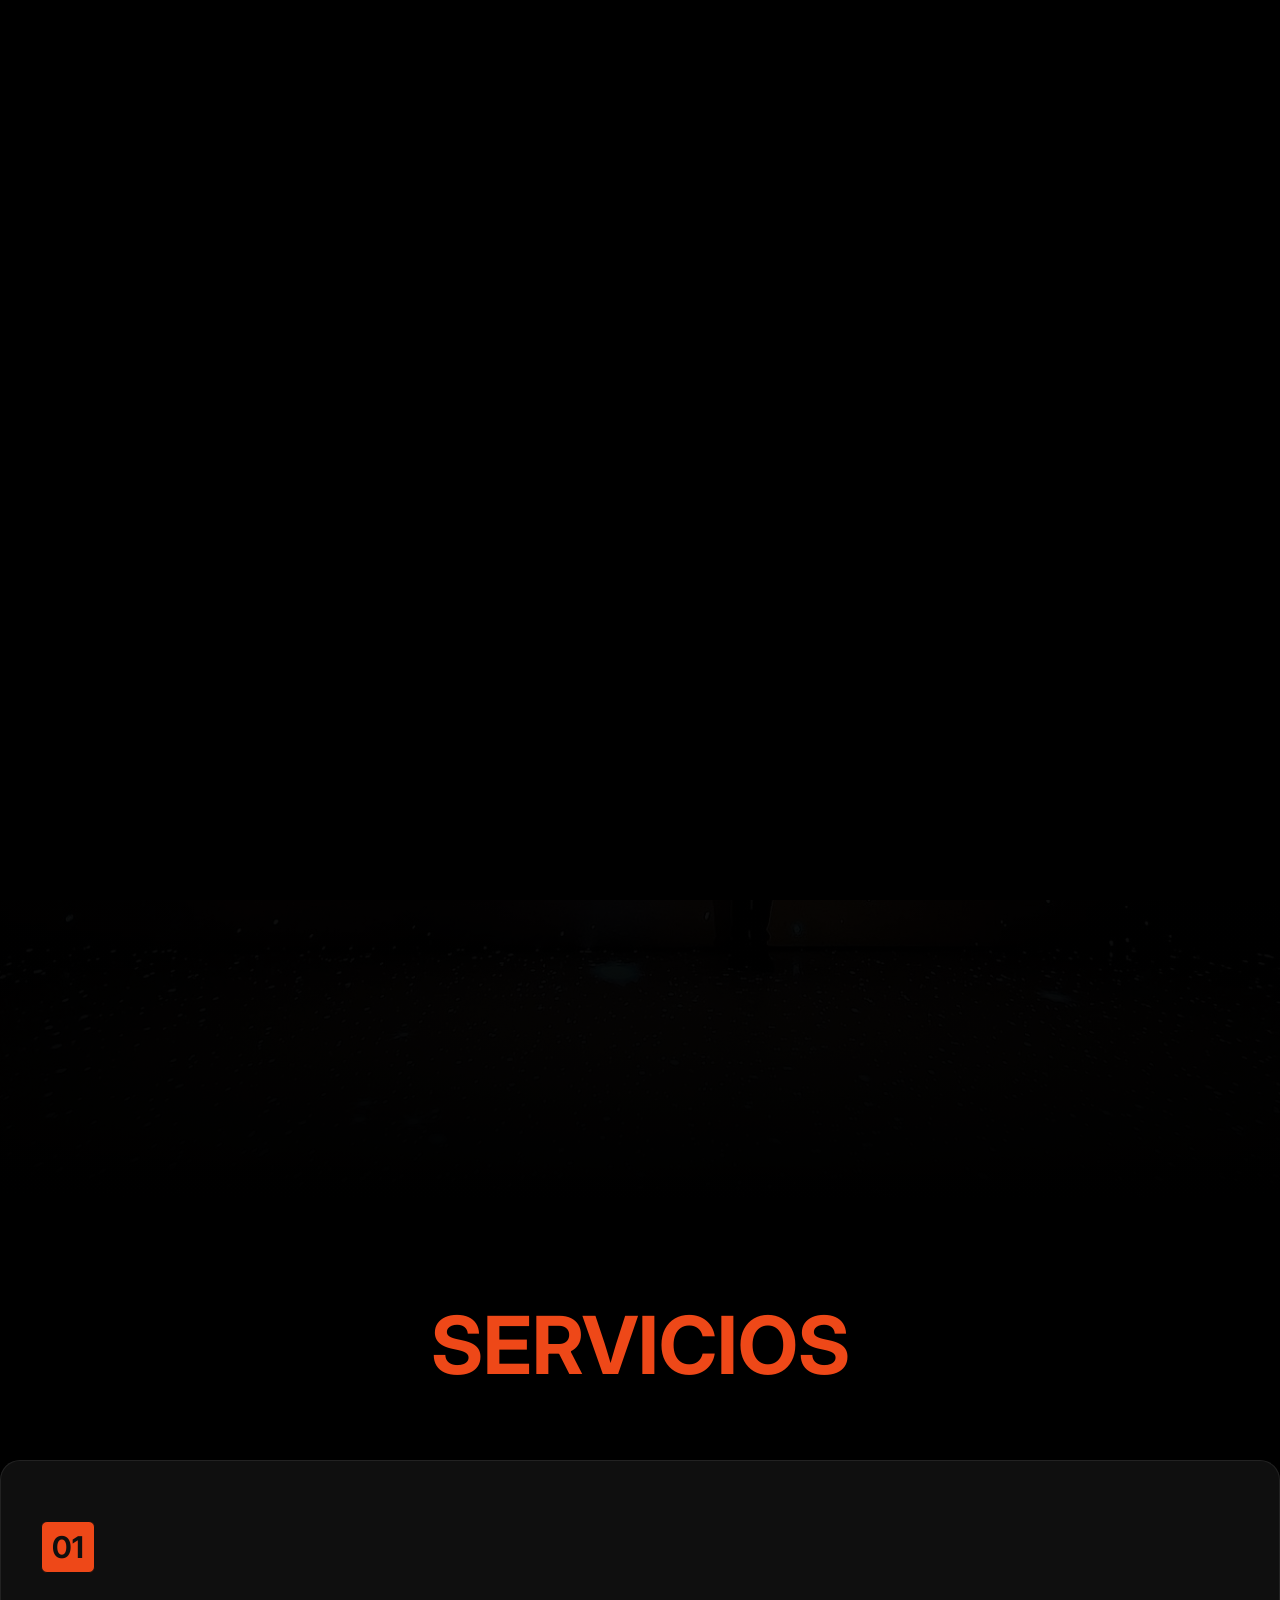
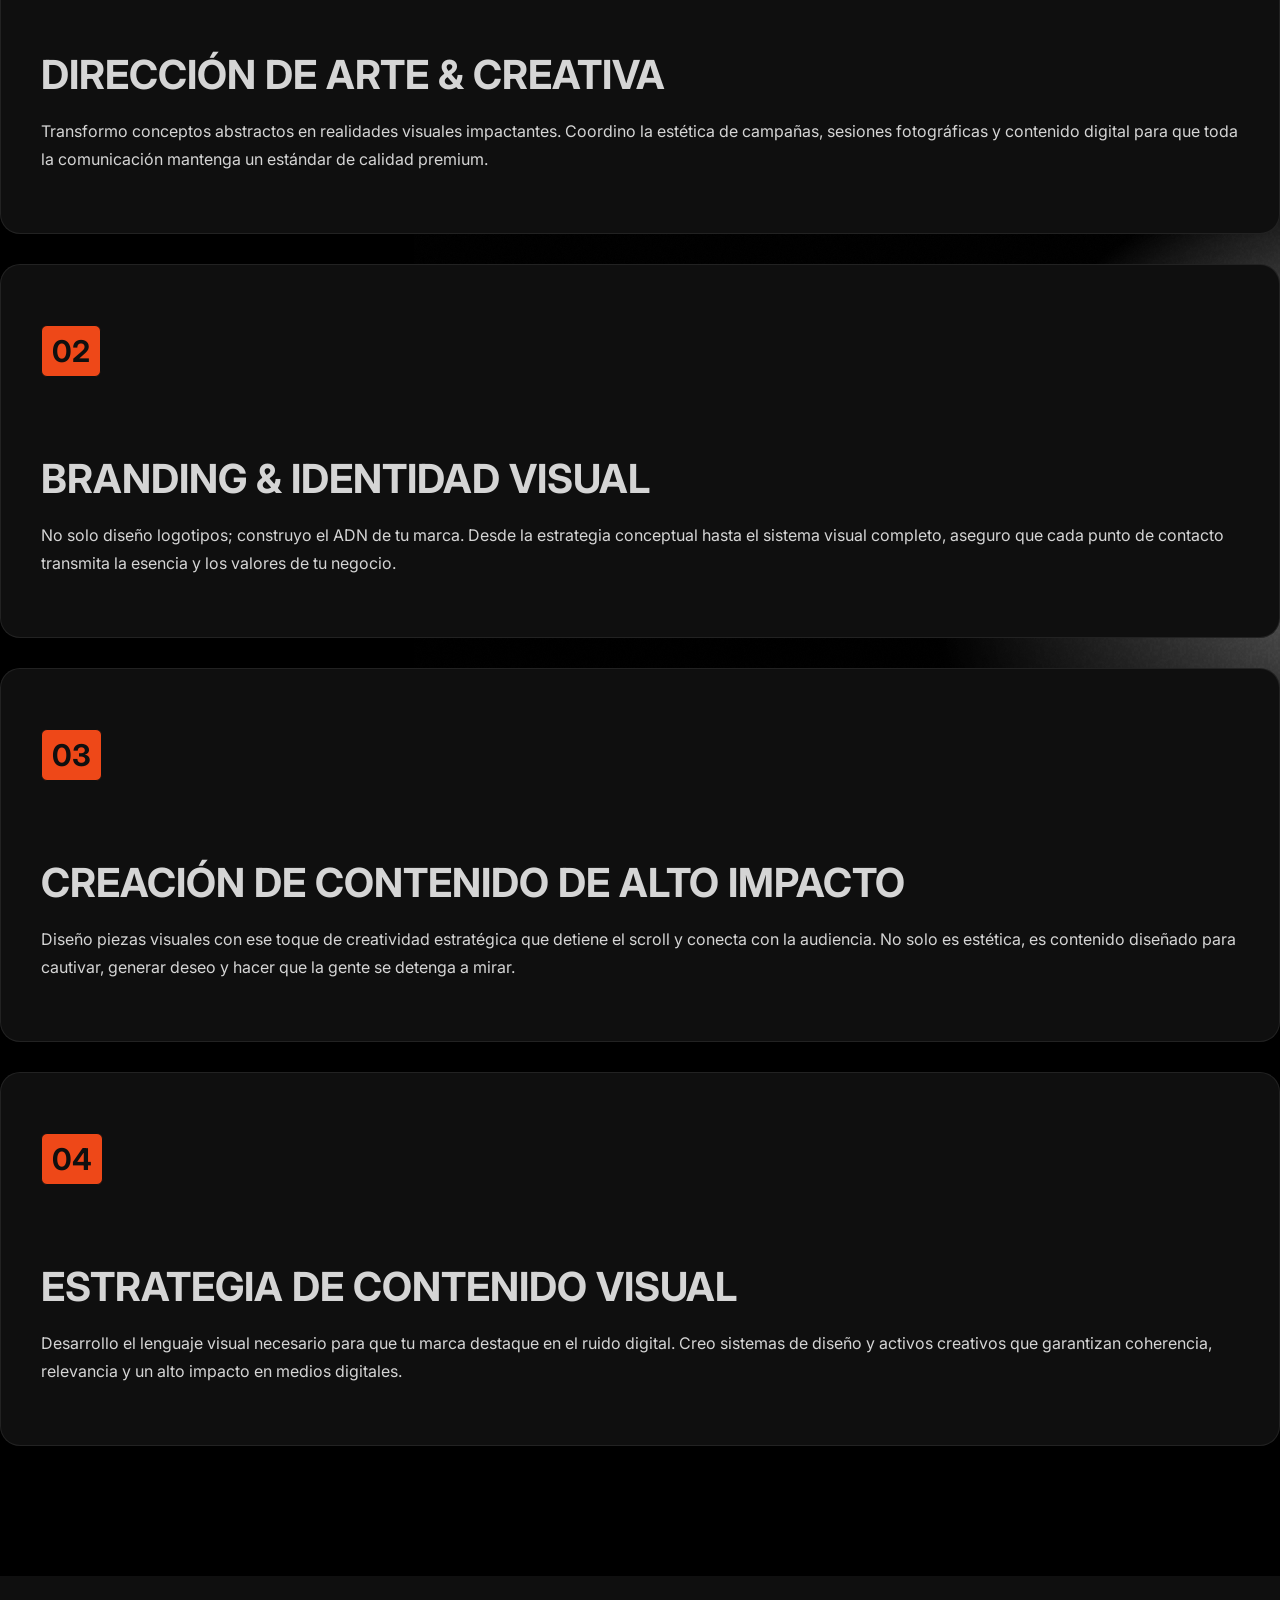
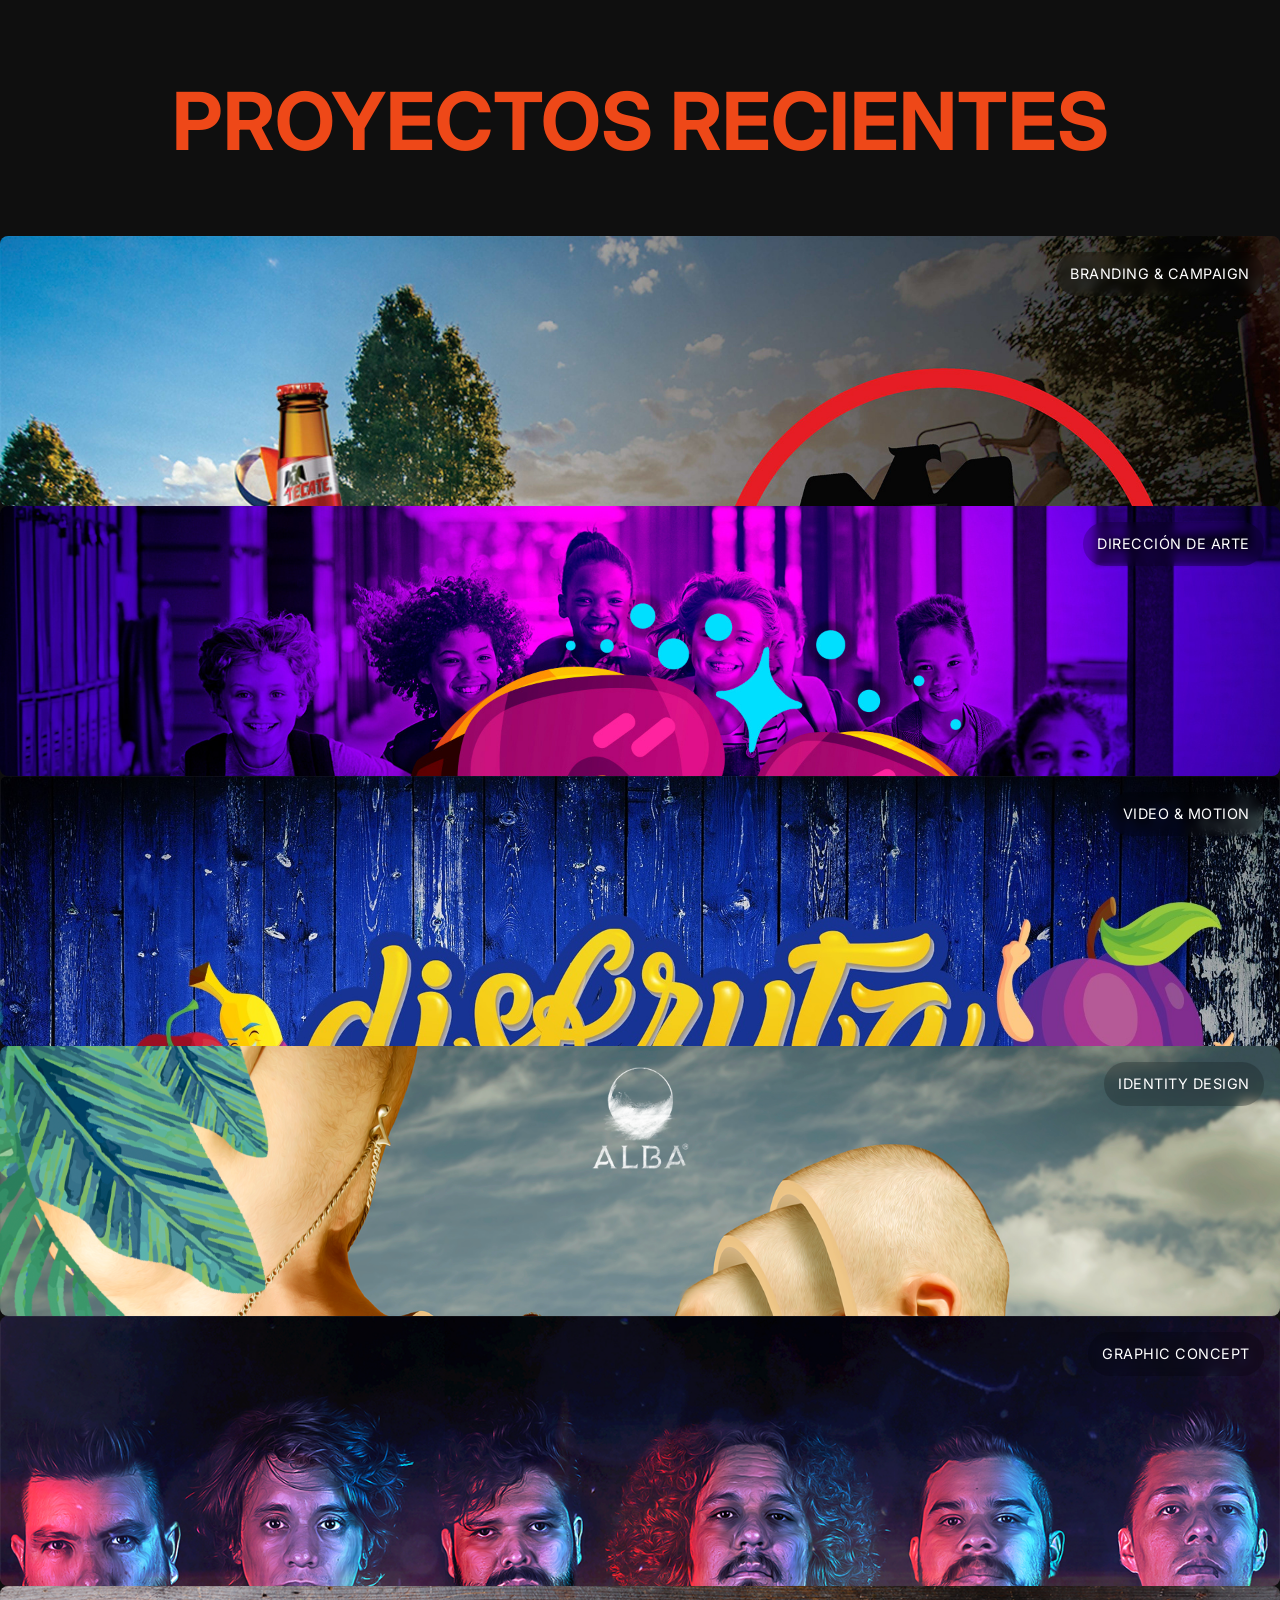
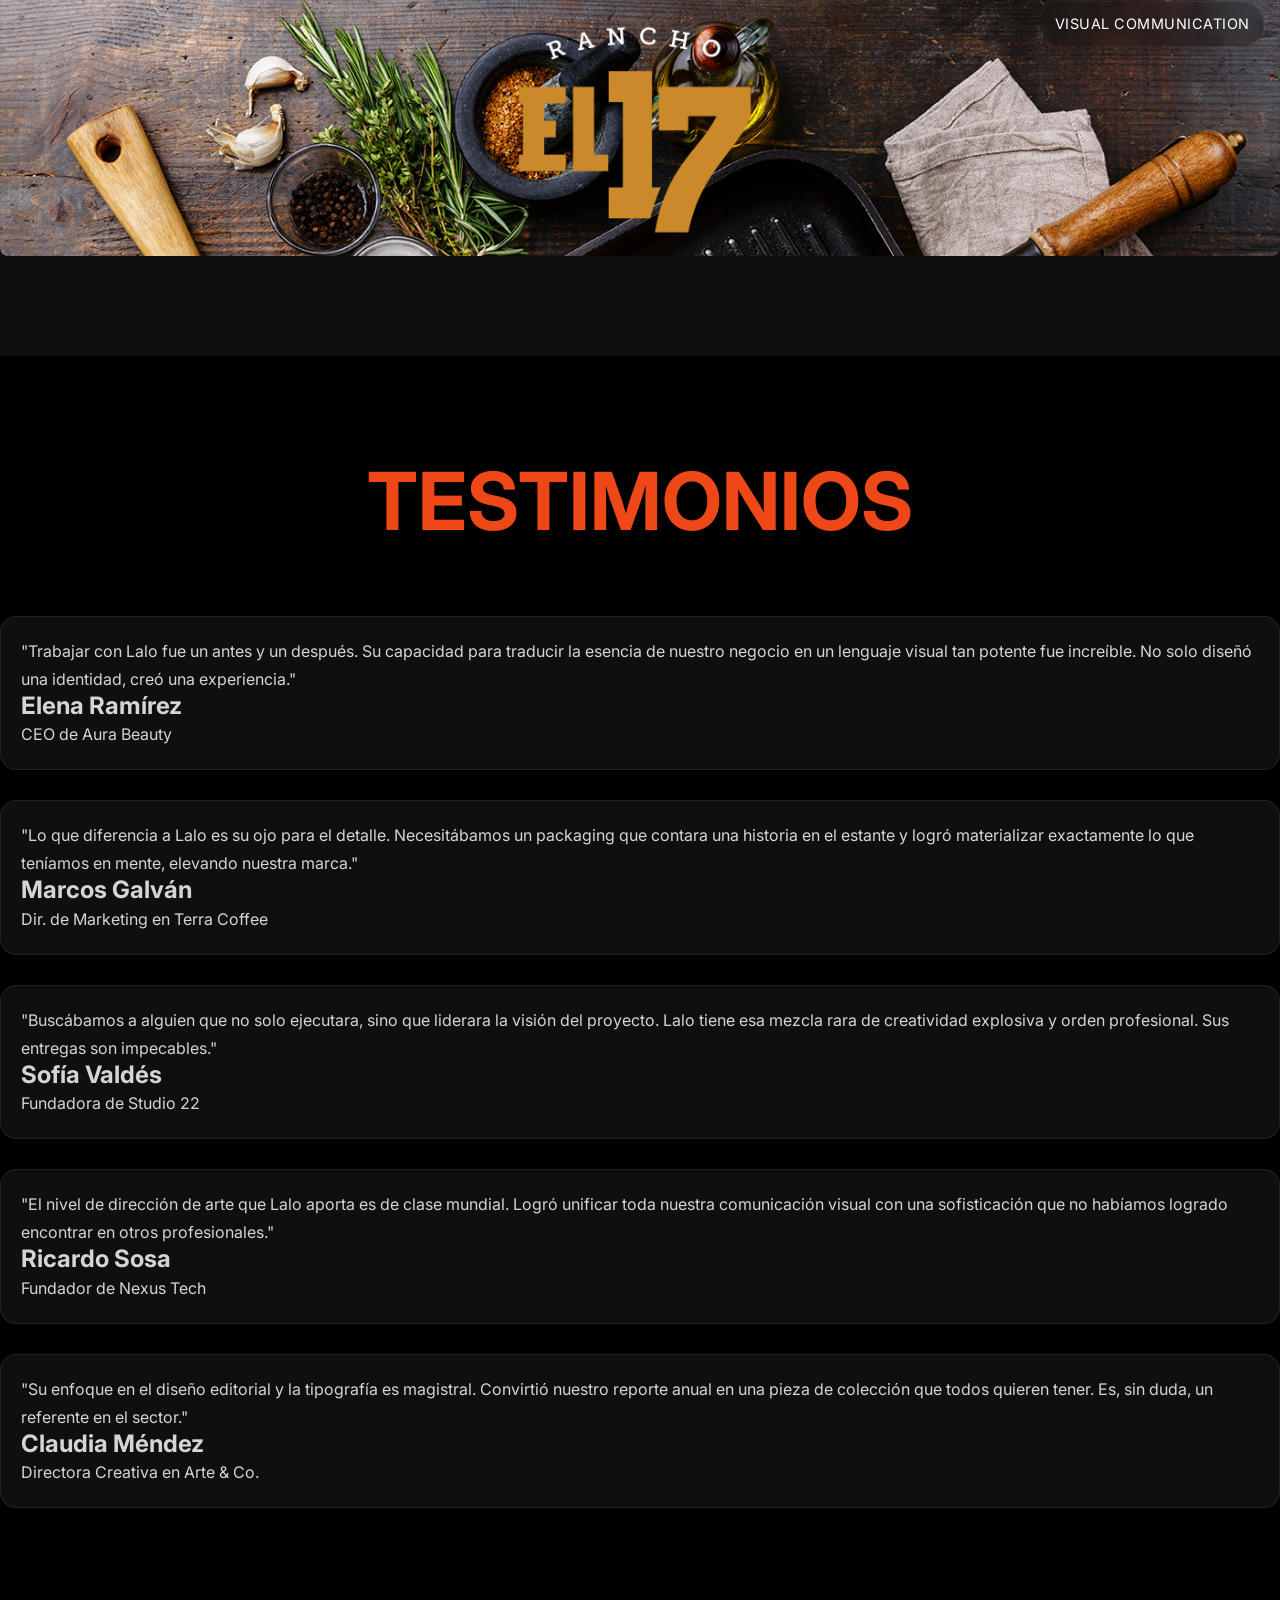
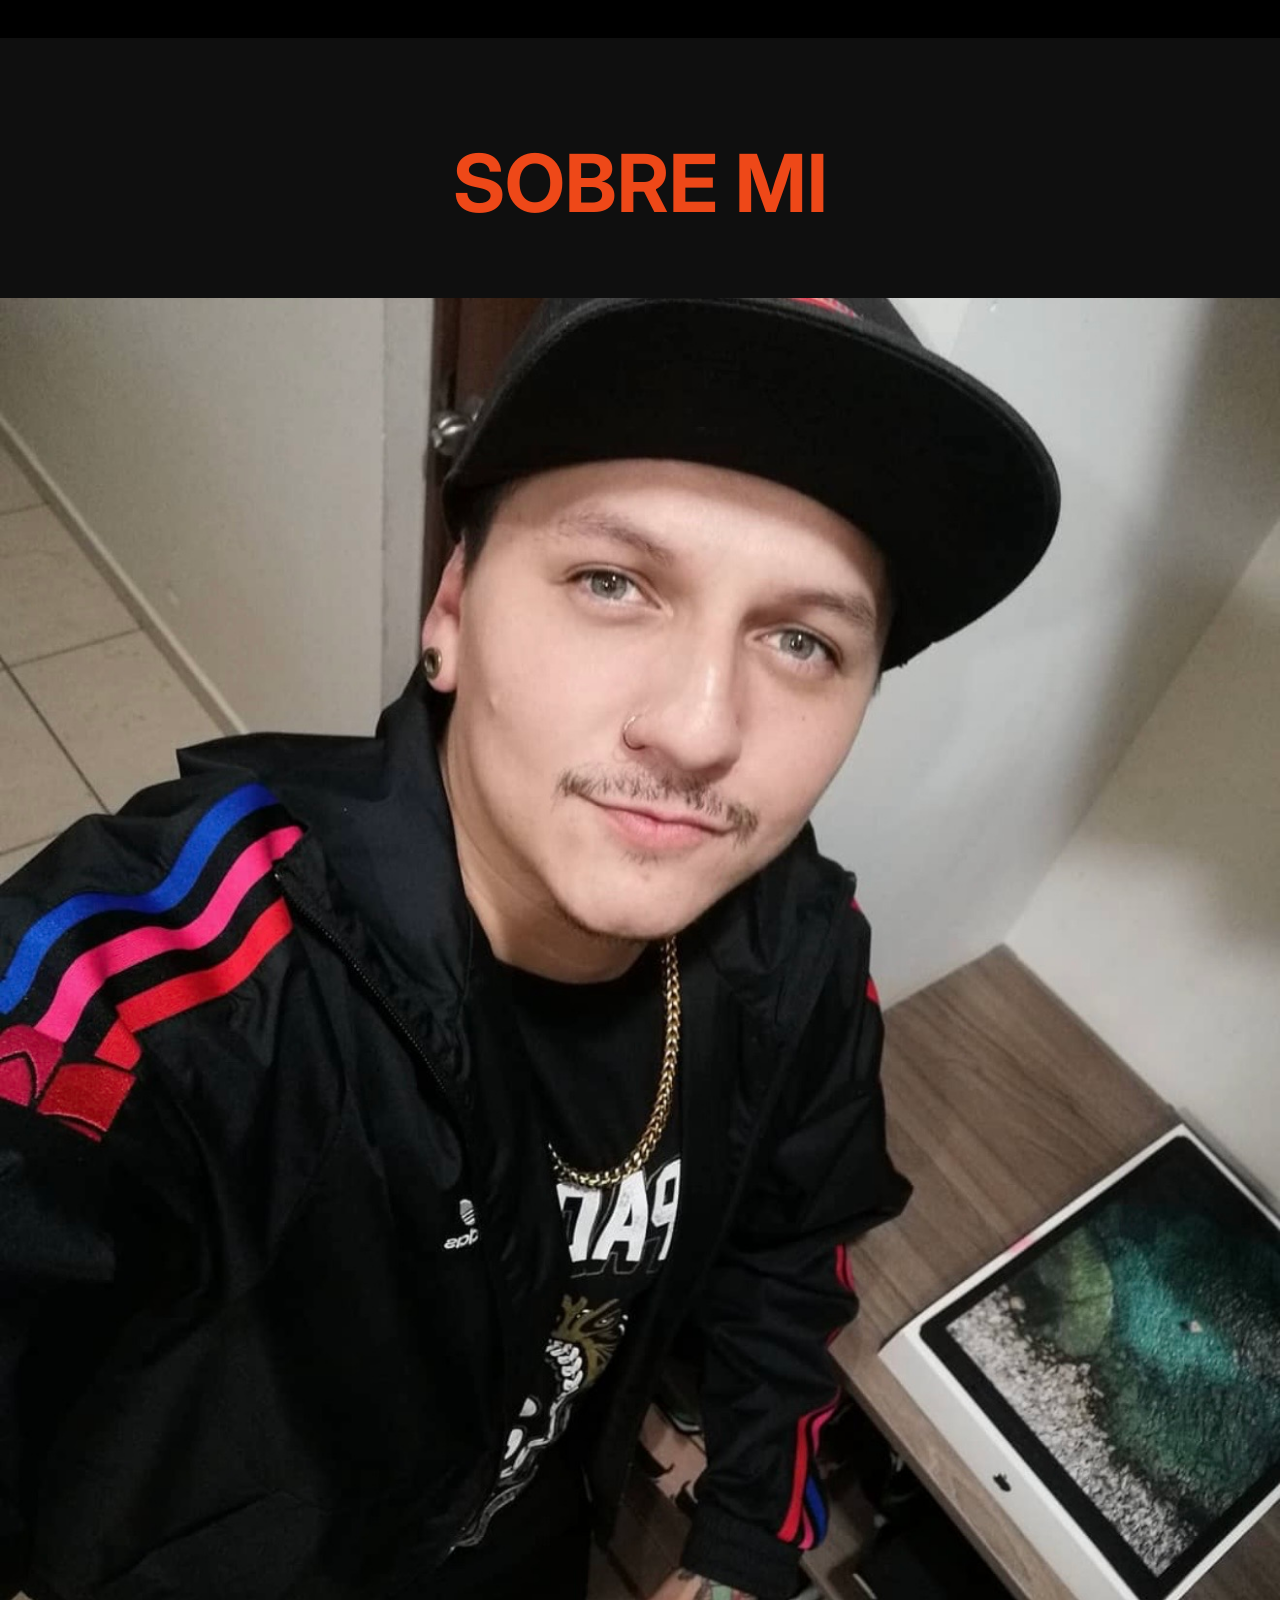
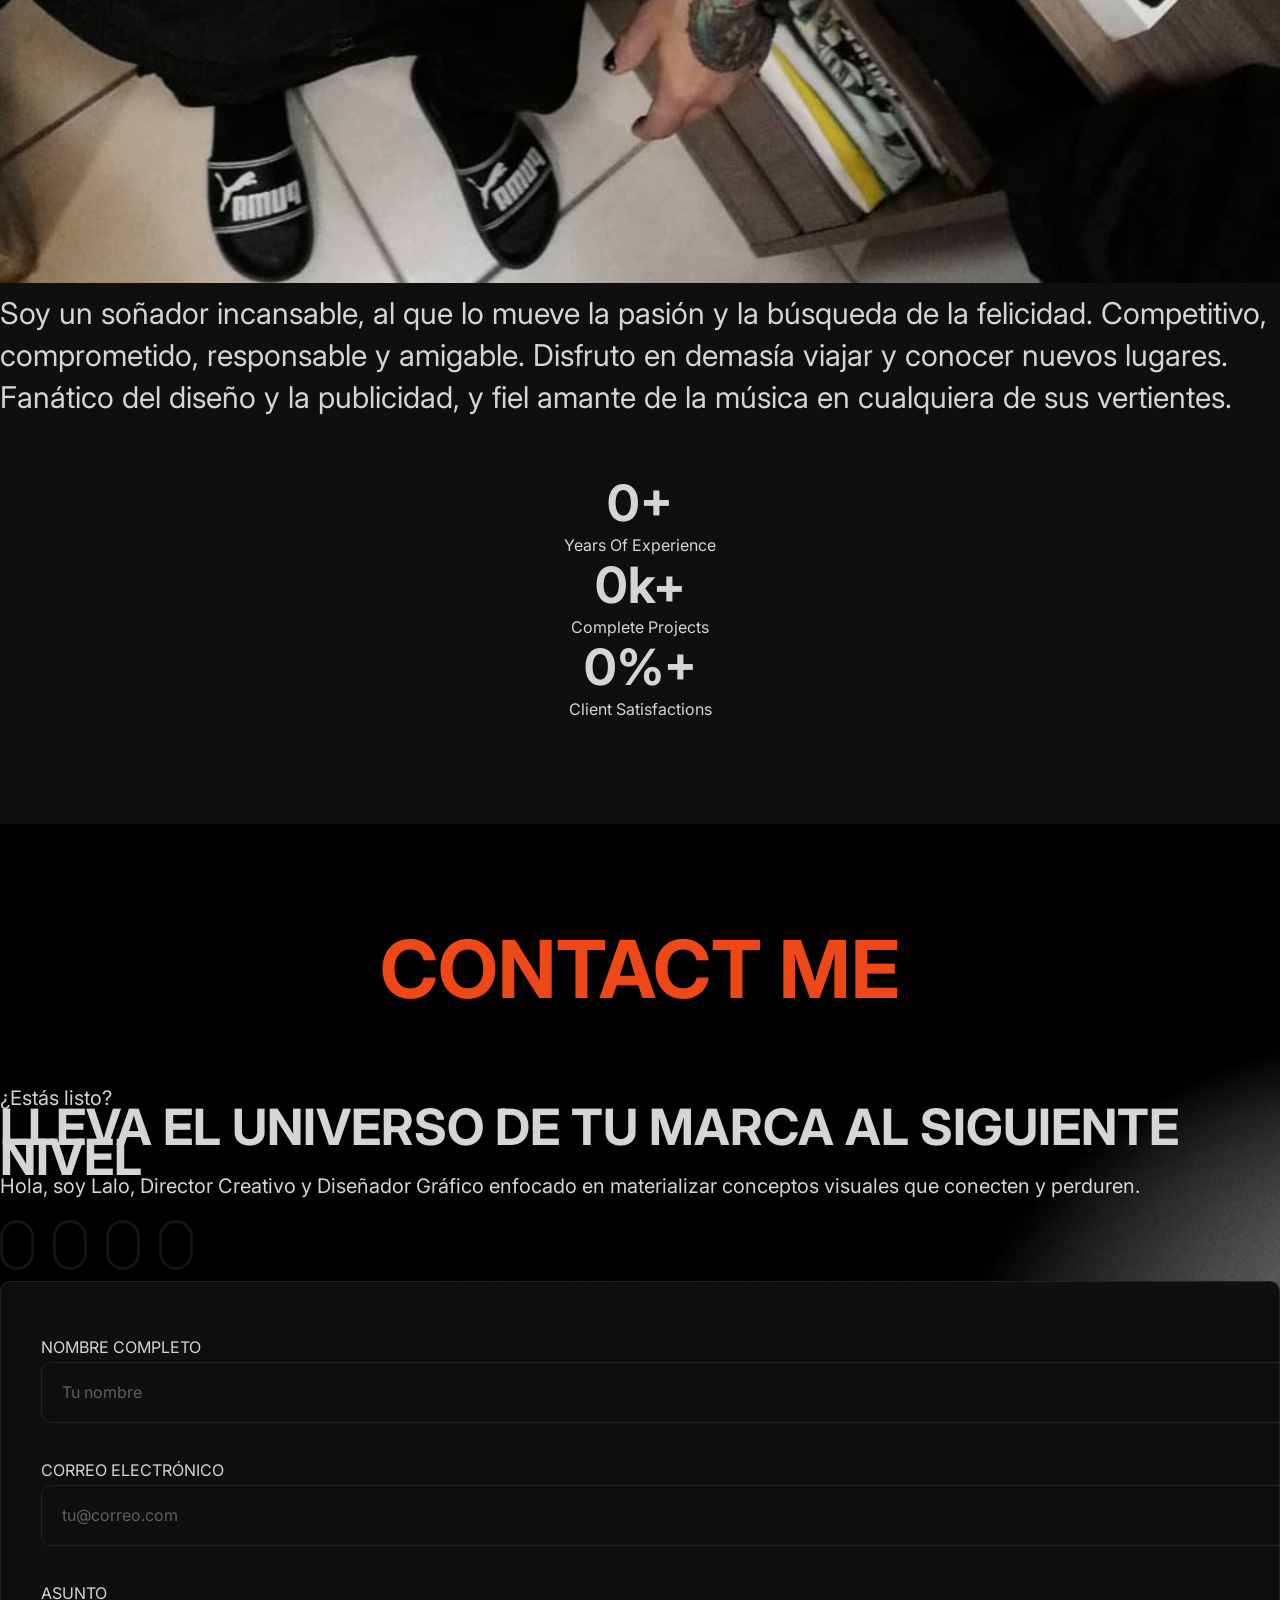
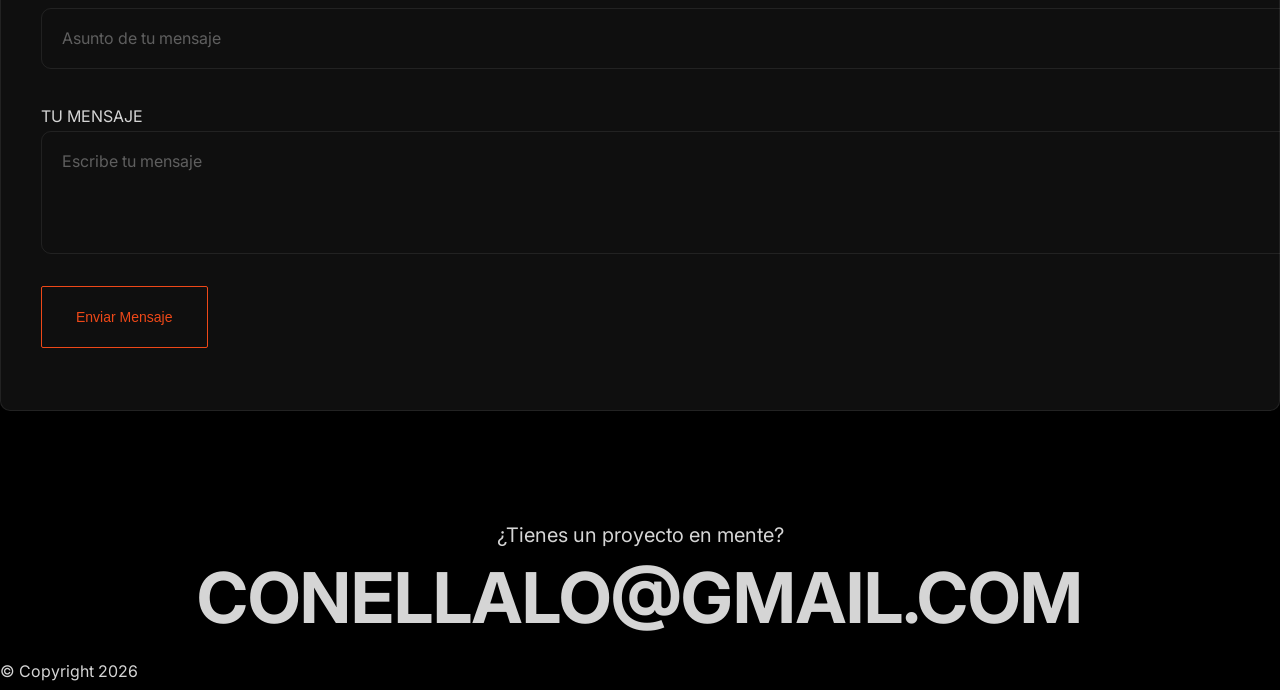
==== commit 4f885b1a: "chore: deja solo la landing y comprime la imagen de Jumex - Quita about.html, 404.html, terms.html y" ====
--- a/index.html
+++ b/index.html
@@ -244,9 +244,9 @@
                 </div>
     
                 <div class="col-md-6 col-xl-6 portfolio-item category-2">
-                    <a href="assets/images/projects/JUMEX-DISFRUTA-LA-FRUTA-Y-GANA-CON-JUMEX/JUMEX-DISFRUTA-LA-FRUTA-Y-GANA-CON-JUMEX-1.png" class="work-popup">
+                    <a href="assets/images/projects/JUMEX-DISFRUTA-LA-FRUTA-Y-GANA-CON-JUMEX/JUMEX-DISFRUTA-LA-FRUTA-Y-GANA-CON-JUMEX-1.jpg" class="work-popup">
                         <div class="portfolio-box">
-                            <img src="assets/images/projects/JUMEX-DISFRUTA-LA-FRUTA-Y-GANA-CON-JUMEX/JUMEX-DISFRUTA-LA-FRUTA-Y-GANA-CON-JUMEX-1.png" alt="Jumex">
+                            <img src="assets/images/projects/JUMEX-DISFRUTA-LA-FRUTA-Y-GANA-CON-JUMEX/JUMEX-DISFRUTA-LA-FRUTA-Y-GANA-CON-JUMEX-1.jpg" alt="Jumex">
                             <span class="portfolio-category">Video & Motion</span>
                             <div class="portfolio-caption">
                                 <h1>Jumex - Disfruta la Fruta</h1>
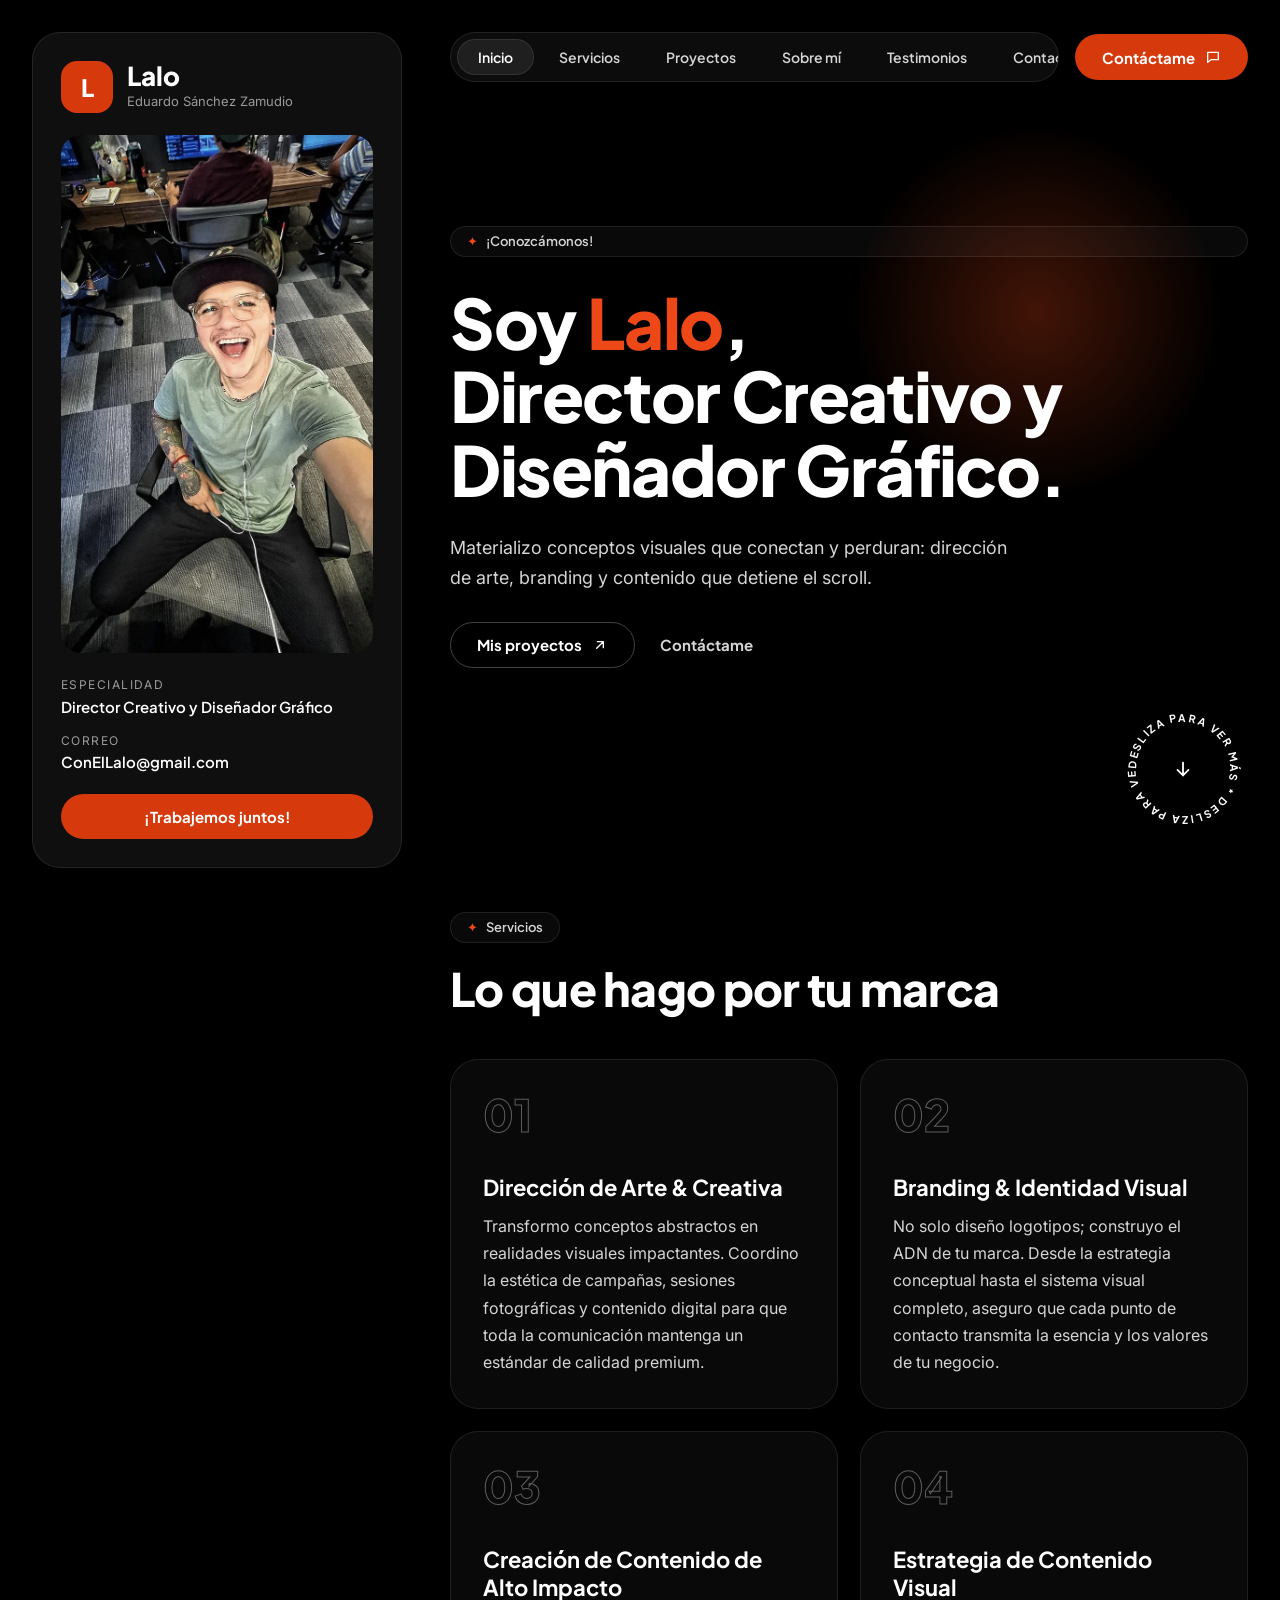
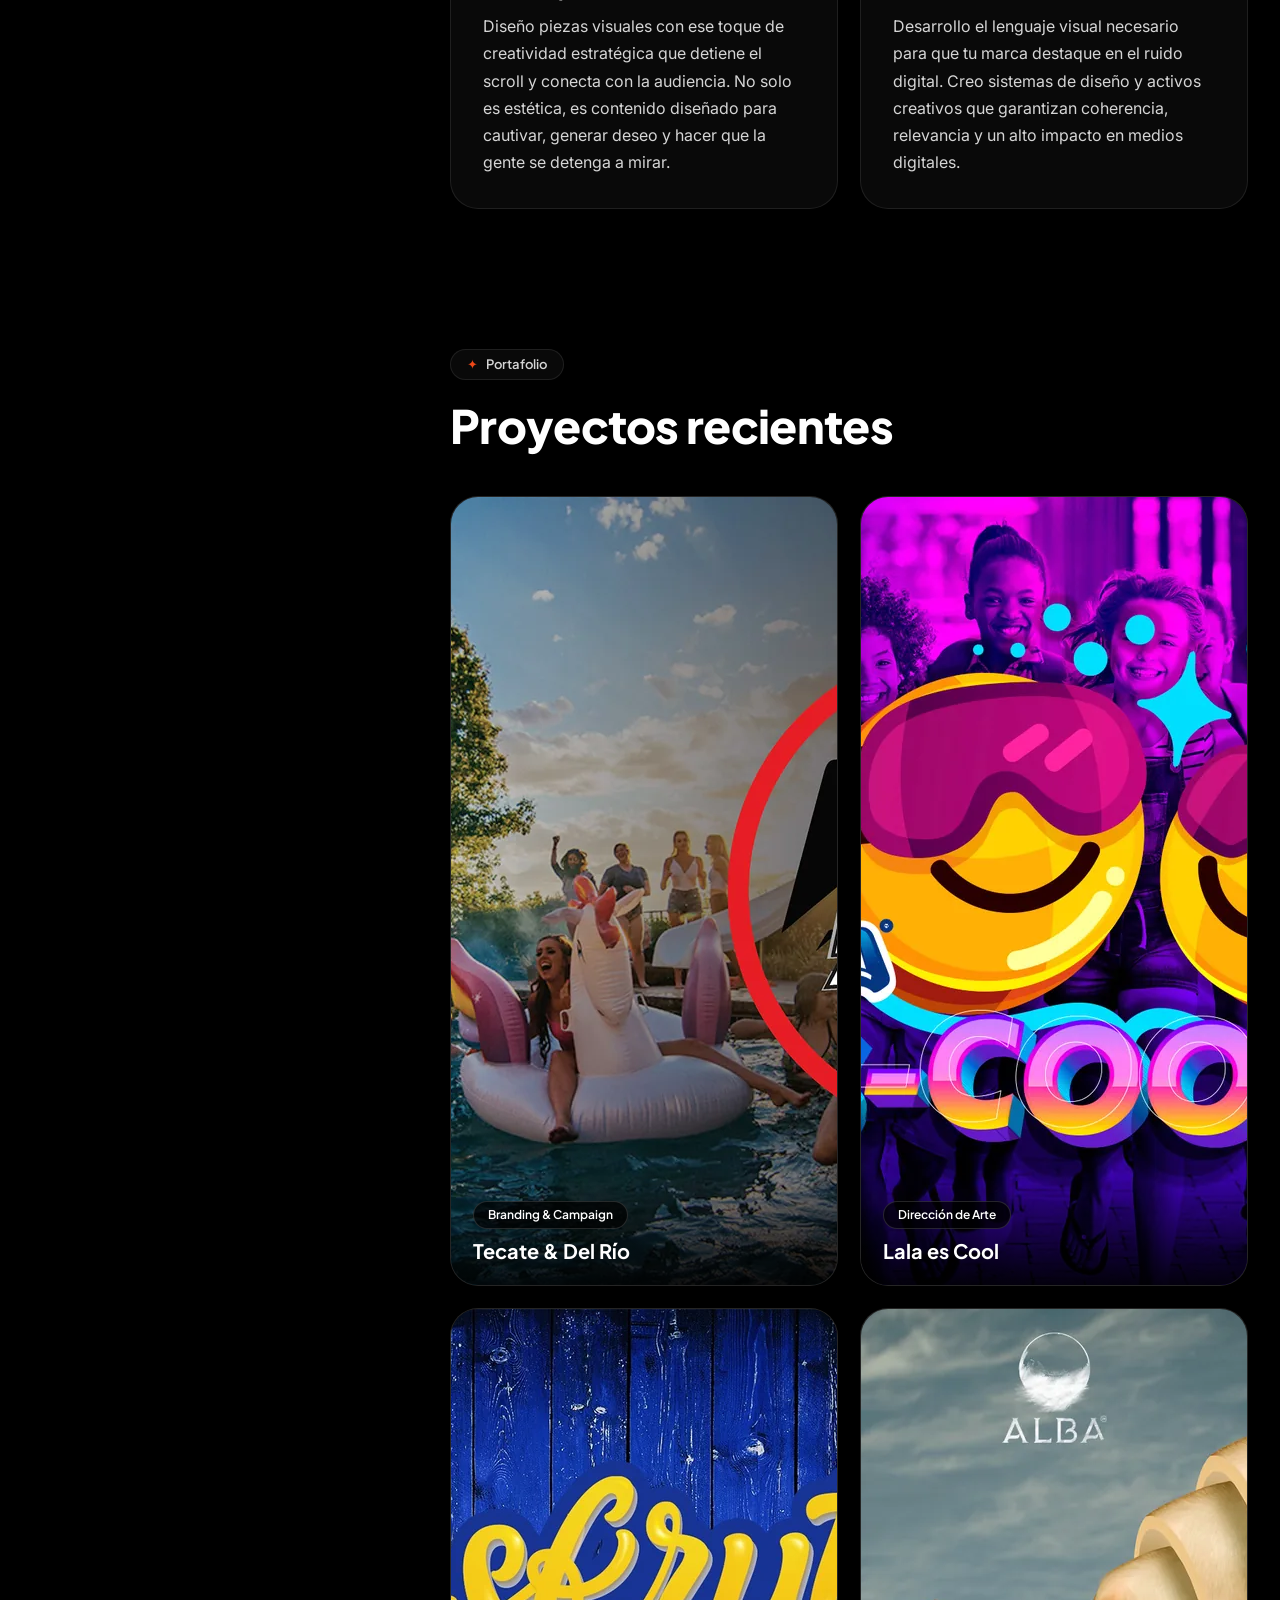
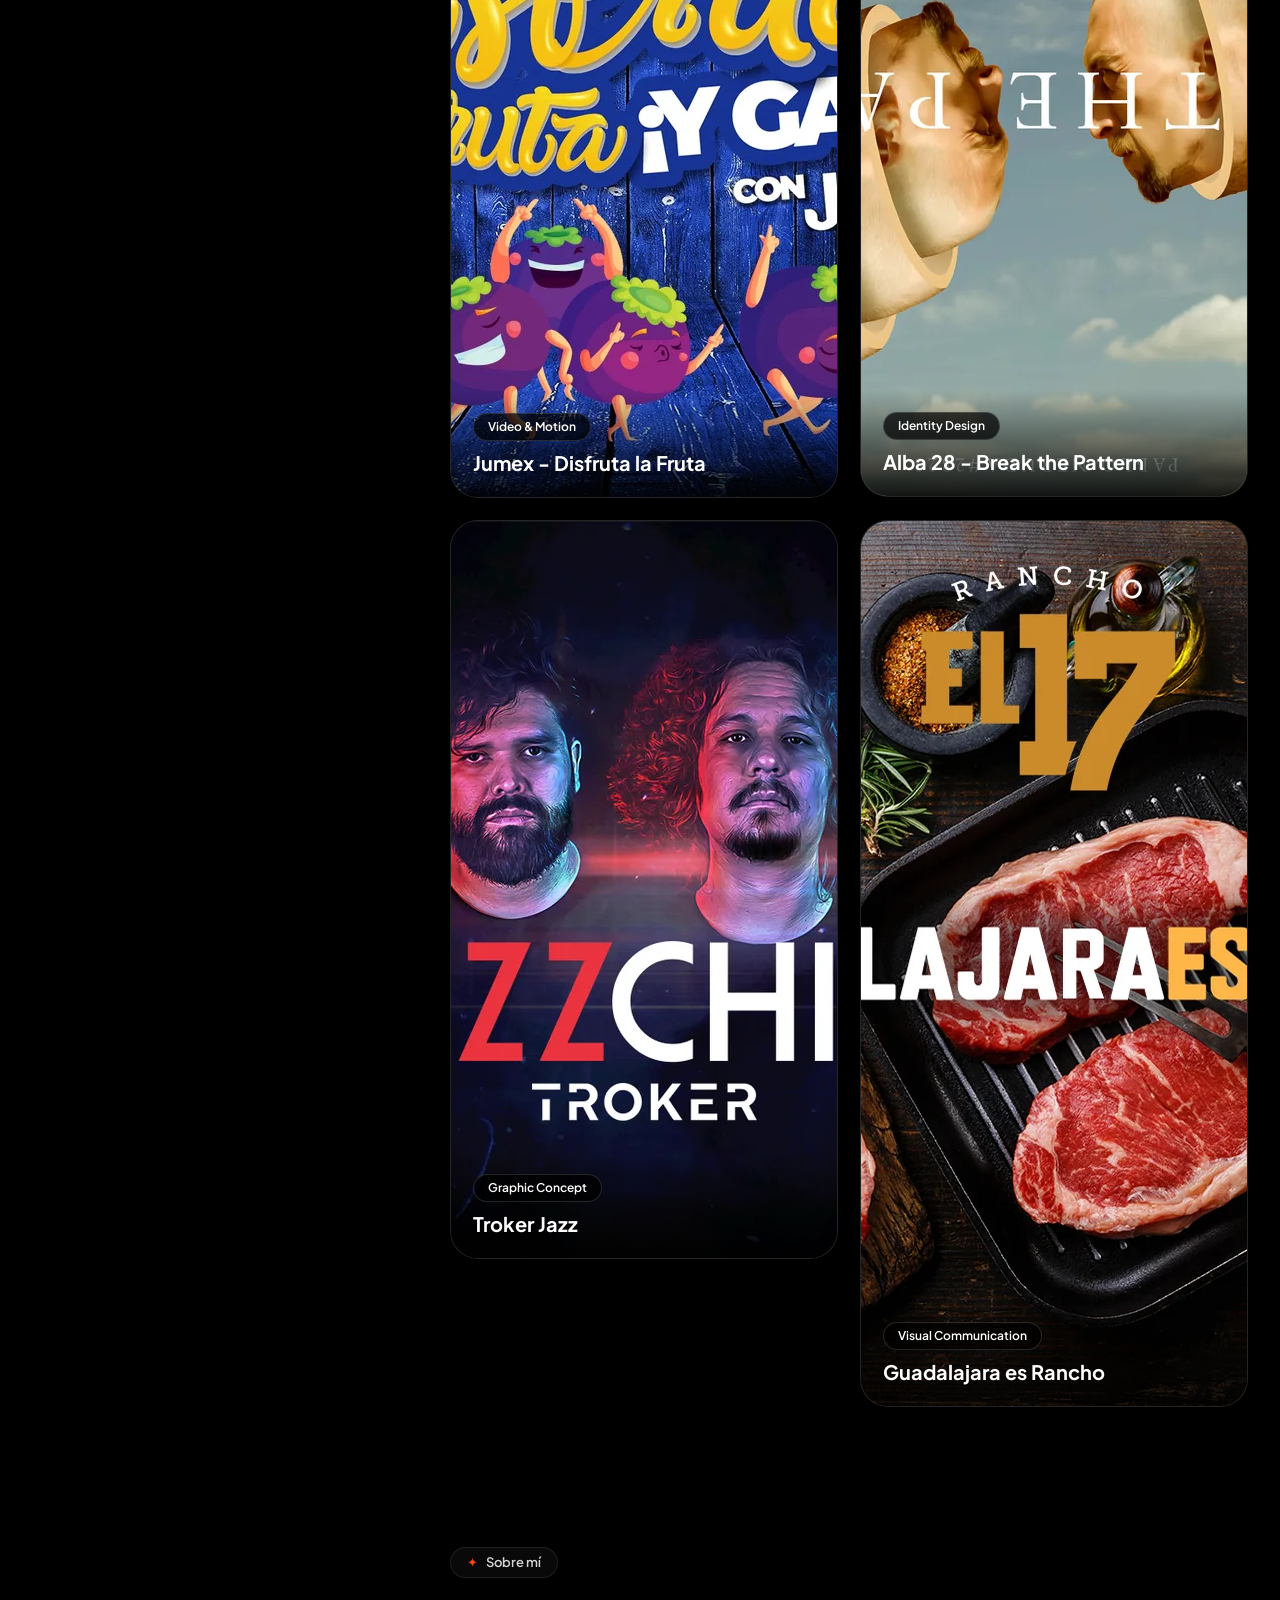
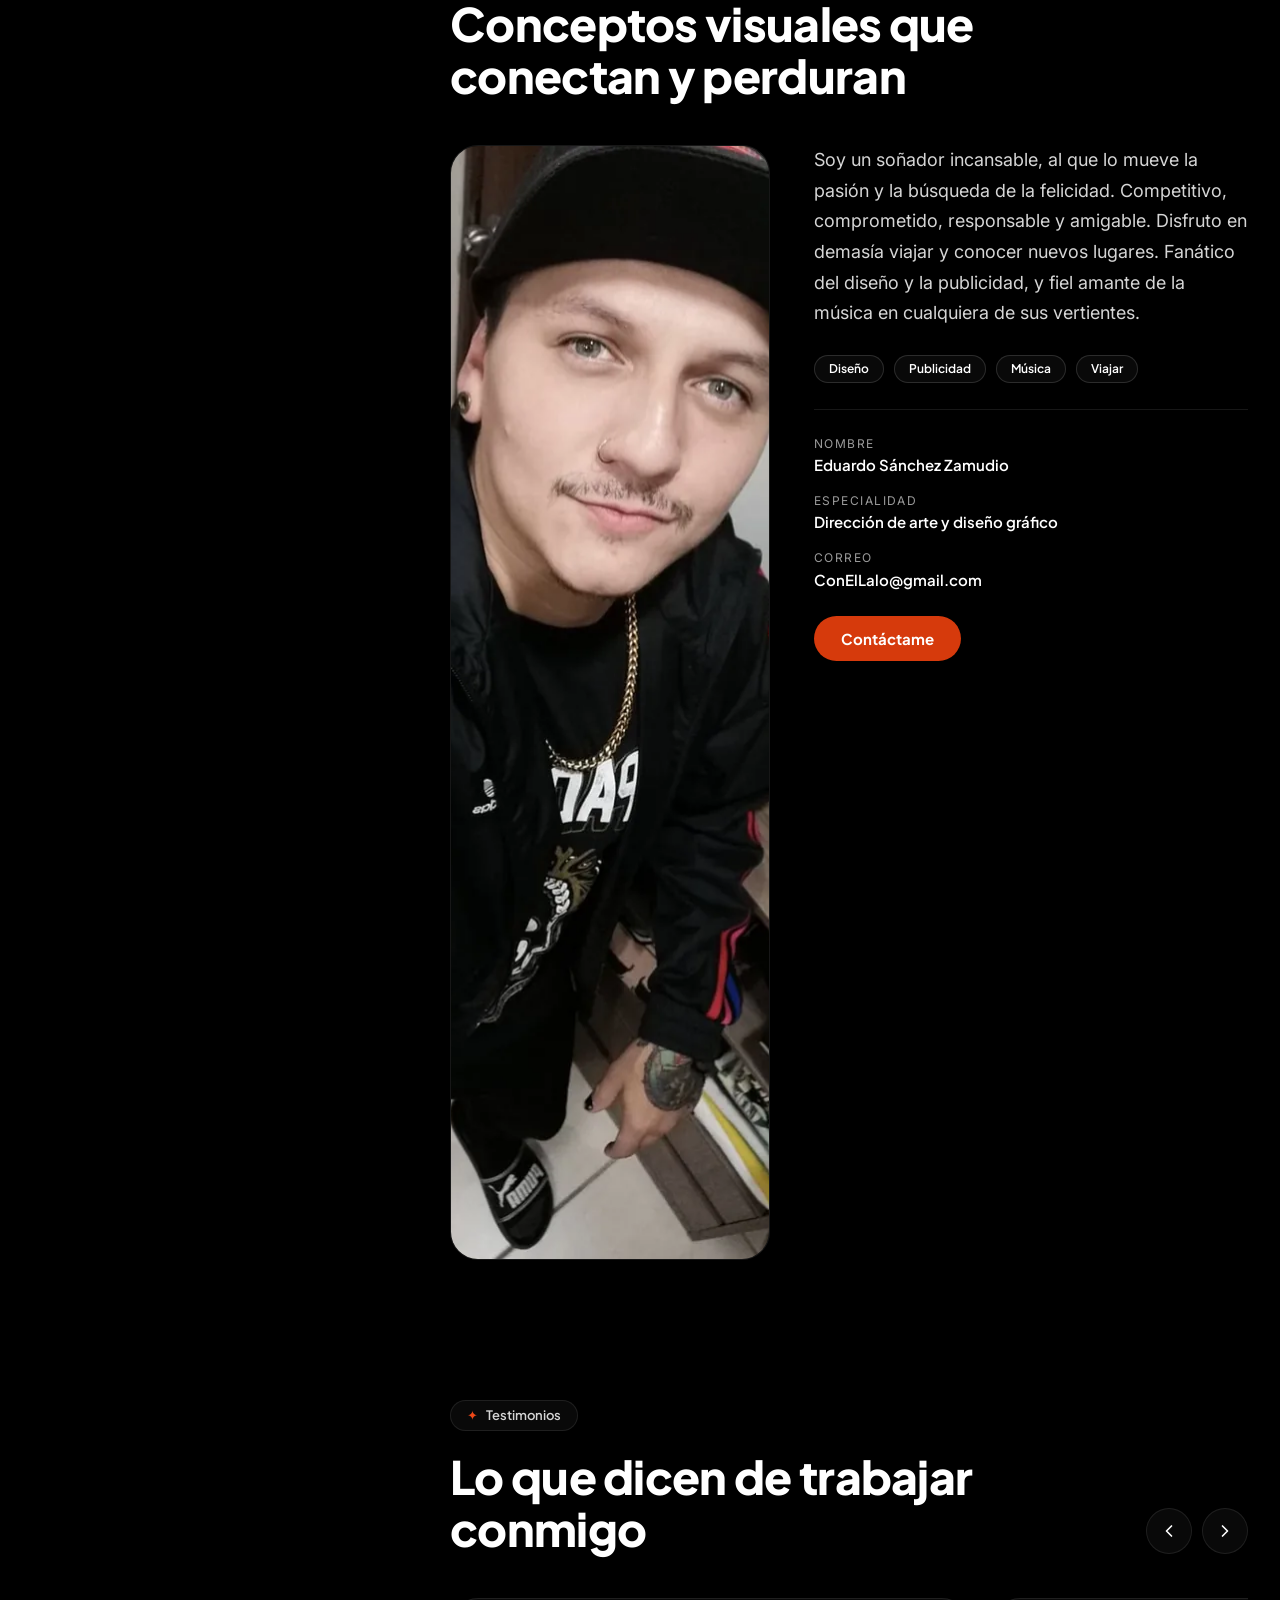
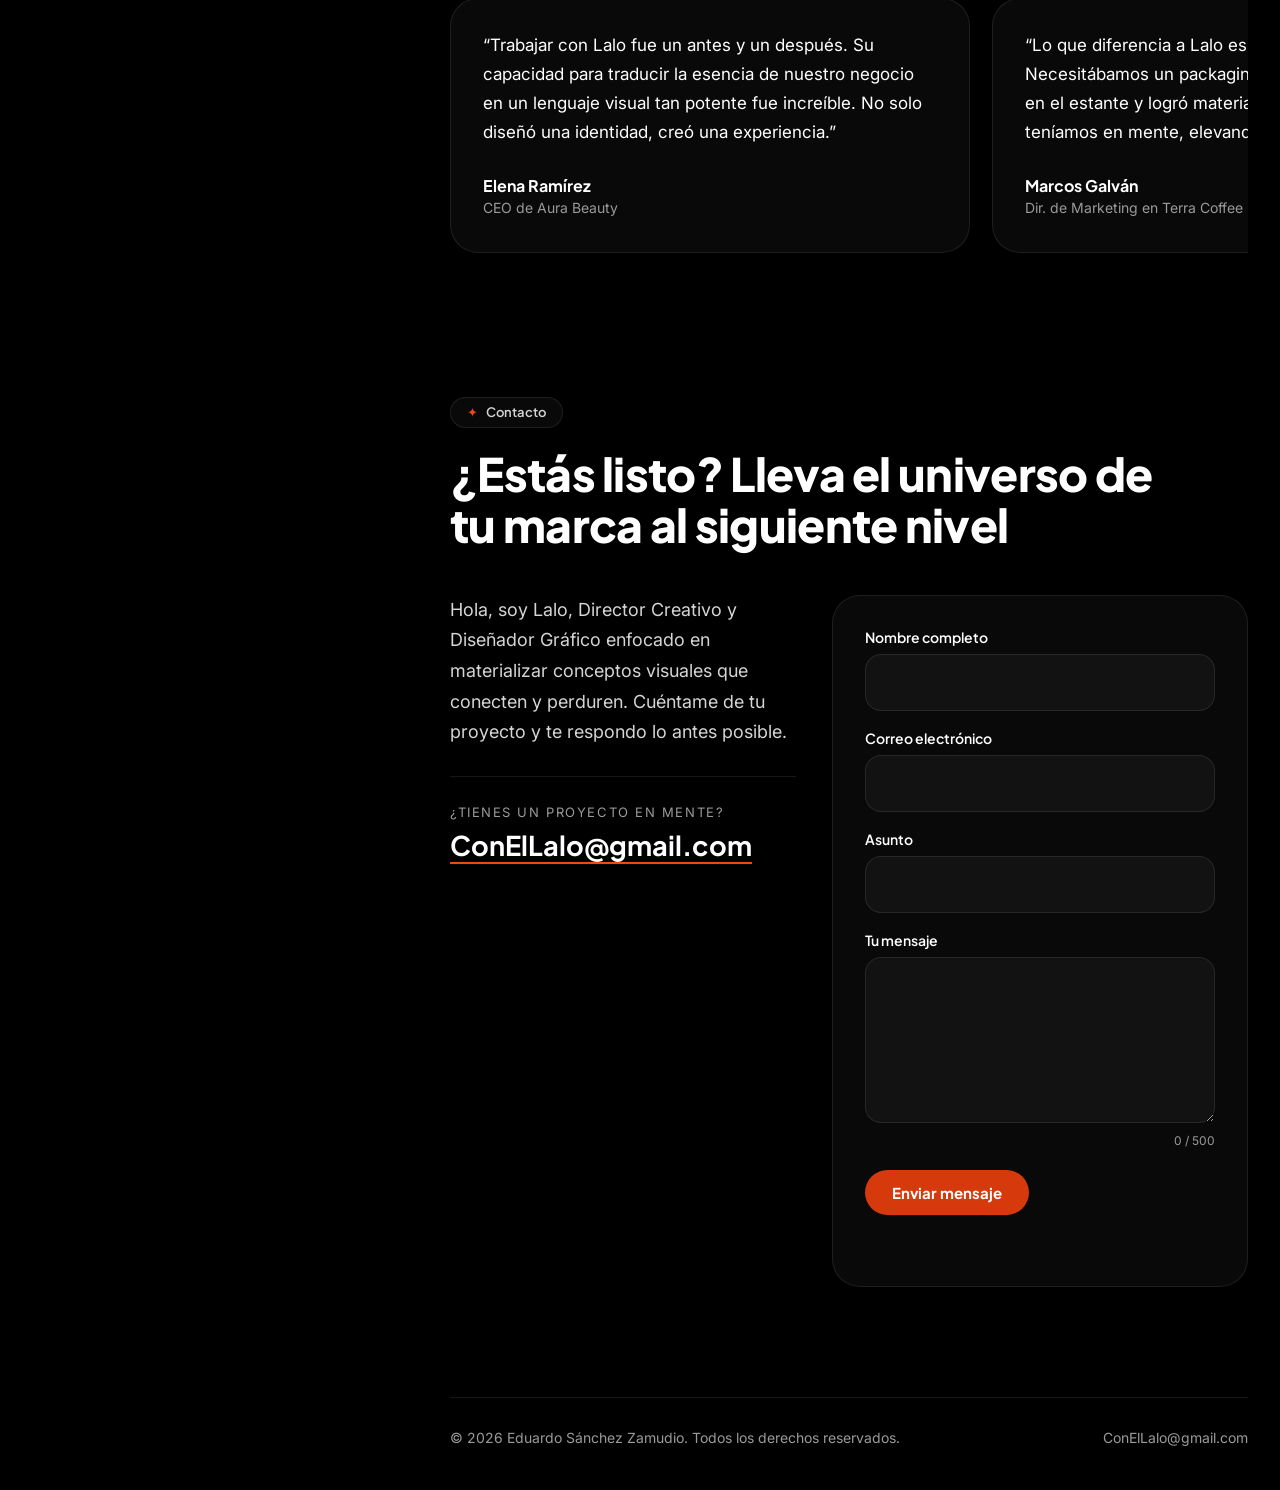
==== commit 70b418b8: "Redesign portfolio with a Braxton-style layout in Lalo's branding - Sticky profile card + pill navig" ====
--- a/index.html
+++ b/index.html
@@ -1,555 +1,291 @@
-<!DOCTYPE html>
-<html lang="es">
-
-<head>
-    <!-- META -->
-    <meta charset="utf-8">
-    <meta http-equiv="X-UA-Compatible" content="IE=edge">
-    <meta name="viewport" content="width=device-width, initial-scale=1">
-    <meta name="description" content="Eduardo Sanchez Zamudio - Director Creativo">
-    <meta name="keywords" content="personal, portfolio new, html, one page, bootstrap, new html template, design, creative, onepage, clean, modern">
-    <meta name="author" content="Angel Rico">
-    <!-- PAGE TITLE -->
-    <title>Eduardo Sánchez Zamudio</title>
-    <link rel="icon" type="image/x-icon" href="assets/images/favicon.png">
-    <!-- ALL GOOGLE FONTS -->
-    <link rel="preconnect" href="https://fonts.googleapis.com">
-    <link rel="preconnect" href="https://fonts.gstatic.com" crossorigin>
-    <link href="https://fonts.googleapis.com/css2?family=Inter:ital,opsz,wght@0,14..32,100..900;1,14..32,100..900&family=Plus+Jakarta+Sans:ital,wght@0,200..800;1,200..800&display=swap" rel="stylesheet">
-    <!-- BOOTSTRAP CSS -->
-    <link rel="stylesheet" href="assets/css/bootstrap.min.css" />
-    <!-- FONT AWESOME CSS -->
-    <link rel="stylesheet" href="assets/css/font-awesome-pro.css" />
-    <!-- FONT AWESOME CSS -->
-    <link rel="stylesheet" href="assets/fonts/remixicon.css" />
-    <!-- MAGNIFIC CSS -->
-    <link rel="stylesheet" href="assets/css/magnific-popup.css">
-    <!-- NICE SELECT CSS -->
-    <link rel="stylesheet" href="assets/css/nice-select.min.css" />
-    <!-- ANIMATE CSS -->
-    <link rel="stylesheet" href="assets/css/animate.min.css" />
-    <!-- MOBILE MENU CSS -->
-    <link rel="stylesheet" href="assets/css/mobilemenu.css" />
-    <link rel="stylesheet" href="assets/css/swiper-bundle.css" />
-    <!-- SPACING CSS -->
-    <link rel="stylesheet" href="assets/css/spacing.css" />
-    <link rel="stylesheet" href="assets/css/blog.css" />
-    <!-- MAIN STYLE CSS -->
-    <link rel="stylesheet" href="assets/css/style.css" />
-    <!-- RESPONSIVE CSS -->
-    <link rel="stylesheet" href="assets/css/responsive.css">
-    <!-- HTML5 shim and Respond.js IE8 support of HTML5 elements and media queries -->
-    <!-- WARNING: Respond.js doesn't work if you view the page via file:// -->
-    <!--[if lt IE 9]>
-      <script src="https://oss.maxcdn.com/html5shiv/3.7.2/html5shiv.min.js"></script>
-      <script src="https://oss.maxcdn.com/respond/1.4.2/respond.min.js"></script>
-    <![endif]-->
-</head>
-
-<body>
-    <!-- START PRELOADER AREA-->
-    <div class="preloader w-full">
-        <svg viewbox="0 0 1000 1000" preserveaspectratio="none">
-            <path id="preloaderSvg" d="M0,1005S175,995,500,995s500,5,500,5V0H0Z"></path>
-        </svg>
-        <div class="preloader-heading">
-            <div class="load-text">
-                <span>L</span>
-                <span>o</span>
-                <span>a</span>
-                <span>d</span>
-                <span>i</span>
-                <span>n</span>
-                <span>g</span>
-            </div>
-        </div>
-    </div>
-    <!-- END PRELOADER AREA -->
-    <!-- START SCROOL UP DESIGN AREA -->
-    <div class="progress-wrap cursor-pointer">
-        <i class="ri-arrow-up-s-line"></i>
-        <svg class="progress-circle svg-content" width="100%" height="100%" viewBox="-1 -1 102 102">
-            <path d="M50,1 a49,49 0 0,1 0,98 a49,49 0 0,1 0,-98" />
-        </svg>
-    </div>
-    <!-- / END SCROOL UP DESIGN AREA -->
-    <!-- START MAGIC CURSOR AND BALL AREA-->
-    <div id="magic-cursor">
-        <div id="ball"></div>
-    </div>
-    <!-- / END MAGIC CURSOR AND BALL AREA-->
-    <!-- START MENU DESIGN AREA-->
-    <header class="main-header">
-        <div class="header-upper">
-            <div class="container">
-                <div class="header-inner">
-                    <div class="row align-items-center">
-                        <div class="col-xl-2 col-lg-2 col-md-6 col-6 col-sm-3">
-                            <div class="logo-area">
-                                <div class="logo">
-                                    <!-- <a href="index.html"><img src="assets/images/logo.png" alt="Logo"></a> -->
-                                    <h1><span>Con</span>ElLalo</h1>
-                                </div>
-                            </div>
-                        </div>
-                        <div class="col-xl-10 col-lg-10 col-md-6 col-6 col-sm-9">
-                            <div class="main-menu">
-                                <nav id="mobile-menu">
-                                    <ul class="onepage">
-                                        <li><a href="#home" class="linkstyle">Inicio</a></li>
-                                        
-                                        <li><a href="#services" class="linkstyle">Servicios</a></li>
-                                        
-                                        <li><a href="#projects" class="linkstyle">Proyectos</a></li>
-                                        
-                                        <li><a href="#about" class="linkstyle">Sobre mí</a></li>
-                                        
-                                        <li><a href="#contact" class="linkstyle">Contacto</a></li>
-                                    </ul>
-                                </nav>
-                            </div>
-                            <div class="side-menu-icon d-lg-none text-end">
-                                <a href="javascript:void(0)" class="info-toggle-btn f-right sidebar-toggle-btn"><i class="fal fa-bars"></i></a>
-                            </div>
-                        </div>
-                    </div>
-                </div>
-            </div>
-        </div>
-    </header>
-    <!-- // END MENU DESIGN AREA-->
-    <!-- START MOBILE MENU DESIGN AREA-->
-    <div class="sidebar__area">
-        <div class="sidebar__wrapper">
-            <div class="sidebar__close">
-                <button class="sidebar__close-btn" id="sidebar__close-btn">
-                    <i class="fal fa-times"></i>
-                </button>
-            </div>
-            <div class="sidebar__content mt-50 mb-20">
-                <div class="mobile-menu fix"></div>
-            </div>
-        </div>
-    </div>
-    <div class="body-overlay"></div>
-    <!-- // END MOBILE MENU DESIGN AREA-->
-    <!-- START HEADER DESIGN AREA -->
-    <section id="home" class="main-hero-area main-hero-image-area">
-        <div class="container">
-            <div class="row">
-                <div class="col-lg-12">
-                    <!-- START HERO DESIGN AREA -->
-                    <div class="hero-content wow fadeInUp text-center delay-0-2s">
-                        <img src="assets/images/lalo/Lalo.jpg" alt="Foto portfolio" class="d-none d-md-block mx-auto rounded-circle">
-                        <h2 class="filling-text">
-                            <div class="">
-
-                                <span>D</span><span>i</span><span>r</span><span>e</span><span>c</span><span>t</span><span>o</span><span>r</span>
-                            </div>
-                            <div class="">
-
-                                <span>C</span><span>r</span><span>e</span><span>a</span><span>t</span><span>i</span><span>v</span><span>o</span>
-                            </div>
-                            </h2>
-                        <div class="buttons-container grid-col-1">
-                            <a class="theme-btn" href="#projects">Proyectos</a>
-                            <a class="theme-btn" href="#contact">Contactame!</a>
-                        </div>
-                    </div>
-                    <!-- / END HERO DESIGN AREA -->
-                </div>
-            </div>
-        </div>
-    </section>
-    <!-- / END HEADER DESIGN AREA -->
-    <!-- START SERVICE DESIGN AREA -->
-    <section id="services" class="services-area multipage-service-area">
-        <div class="container">
-            <div class="row">
-                <div class="col-xl-12 col-lg-12">
-                    <div class="section-title section-black-title wow fadeInUp delay-0-2s">
-                        <h2>Servicios</h2>
-                    </div>
-                </div>
-            </div>
-            <div class="row">
-                <div class="col-lg-6 col-md-6">
-                    <div class="service-item wow fadeInUp delay-0-2s">
-                        <i class="ri-arrow-right-up-line"></i>
-                        <h5>01</h5>
-                        <h4>Dirección de Arte & Creativa</h4>
-                        <p>Transformo conceptos abstractos en realidades visuales impactantes. Coordino la estética de campañas, sesiones fotográficas y contenido digital para que toda la comunicación mantenga un estándar de calidad premium.</p>
-                    </div>
-                </div>
-                <div class="col-lg-6 col-md-6">
-                    <div class="service-item wow fadeInUp delay-0-4s">
-                        <i class="ri-arrow-right-up-line"></i>
-                        <h5>02</h5>
-                        <h4>Branding & Identidad Visual</h4>
-                        <p>No solo diseño logotipos; construyo el ADN de tu marca. Desde la estrategia conceptual hasta el sistema visual completo, aseguro que cada punto de contacto transmita la esencia y los valores de tu negocio.</p>
-                    </div>
-                </div>
-                <div class="col-lg-6 col-md-6">
-                    <div class="service-item wow fadeInUp delay-0-6s">
-                        <i class="ri-arrow-right-up-line"></i>
-                        <h5>03</h5>
-                        <h4>Creación de Contenido de Alto Impacto</h4>
-                        <p>Diseño piezas visuales con ese toque de creatividad estratégica que detiene el scroll y conecta con la audiencia. No solo es estética, es contenido diseñado para cautivar, generar deseo y hacer que la gente se detenga a mirar.</p>
-                    </div>
-                </div>
-                <div class="col-lg-6 col-md-6">
-                    <div class="service-item wow fadeInUp delay-0-8s">
-                        <i class="ri-arrow-right-up-line"></i>
-                        <h5>04</h5>
-                        <h4>Estrategia de Contenido Visual</h4>
-                        <p>Desarrollo el lenguaje visual necesario para que tu marca destaque en el ruido digital. Creo sistemas de diseño y activos creativos que garantizan coherencia, relevancia y un alto impacto en medios digitales.</p>
-                    </div>
-                </div>
-            </div>
-        </div>
-    </section>
-    <!-- / END SERVICE DESIGN AREA -->
-    <div class="projects-area" id="projects">
-        <div class="container"> 
-            <div class="row">
-                <div class="col-xl-12 col-lg-12">
-                    <div class="section-title section-white-title wow fadeInUp delay-0-2s text-center">
-                        <h2>Proyectos Recientes</h2>
-                    </div>
-                </div>
-            </div>
-            <div class="row g-4 portfolio-grid">
-                <div class="col-md-6 col-xl-6 portfolio-item category-1">
-                    <a href="assets/images/projects/TECATE-Y-DEL-RÍO-TODOS-SOMOS-DEL-RÍO/TECATE-Y-EL-RÍO-TODOS-SOMOS-DEL-RÍO-1.jpg" class="work-popup">
-                        <div class="portfolio-box">
-                            <img src="assets/images/projects/TECATE-Y-DEL-RÍO-TODOS-SOMOS-DEL-RÍO/TECATE-Y-EL-RÍO-TODOS-SOMOS-DEL-RÍO-1.jpg" alt="Tecate & Del Río">
-                            <span class="portfolio-category">Branding & Campaign</span>
-                            <div class="portfolio-caption">
-                                <h1>Tecate & Del Río</h1>
-                            </div>
-                        </div>
-                    </a>
-                </div>
-    
-                <div class="col-md-6 col-xl-6 portfolio-item category-2">
-                    <a href="assets/images/projects/lala-es-cool/lala-es-cool-1.jpeg" class="work-popup">
-                        <div class="portfolio-box">
-                            <img src="assets/images/projects/lala-es-cool/lala-es-cool-1.jpeg" alt="Lala es Cool">
-                            <span class="portfolio-category">Dirección de Arte</span>
-                            <div class="portfolio-caption">
-                                <h1>Lala es Cool</h1>
-                            </div>
-                        </div>
-                    </a>
-                </div>
-    
-                <div class="col-md-6 col-xl-6 portfolio-item category-2">
-                    <a href="assets/images/projects/JUMEX-DISFRUTA-LA-FRUTA-Y-GANA-CON-JUMEX/JUMEX-DISFRUTA-LA-FRUTA-Y-GANA-CON-JUMEX-1.jpg" class="work-popup">
-                        <div class="portfolio-box">
-                            <img src="assets/images/projects/JUMEX-DISFRUTA-LA-FRUTA-Y-GANA-CON-JUMEX/JUMEX-DISFRUTA-LA-FRUTA-Y-GANA-CON-JUMEX-1.jpg" alt="Jumex">
-                            <span class="portfolio-category">Video & Motion</span>
-                            <div class="portfolio-caption">
-                                <h1>Jumex - Disfruta la Fruta</h1>
-                            </div>
-                        </div>
-                    </a>
-                </div>
-    
-                <div class="col-md-6 col-xl-6 portfolio-item category-1">
-                    <a href="assets/images/projects/ALBA-28-BREAK-THE-PATTERN/ALBA-28-BREAK-THE-PATTERN-1.png" class="work-popup">
-                        <div class="portfolio-box">
-                            <img src="assets/images/projects/ALBA-28-BREAK-THE-PATTERN/ALBA-28-BREAK-THE-PATTERN-1.png" alt="Alba 28">
-                            <span class="portfolio-category">Identity Design</span>
-                            <div class="portfolio-caption">
-                                <h1>Alba 28 - Break the Pattern</h1>
-                            </div>
-                        </div>
-                    </a>
-                </div>
-    
-                <div class="col-md-6 col-xl-6 portfolio-item category-2">
-                    <a href="assets/images/projects/troker-jazz-chido/troker-jazz-chido-1.png" class="work-popup">
-                        <div class="portfolio-box">
-                            <img src="assets/images/projects/troker-jazz-chido/troker-jazz-chido-1.png" alt="Troker Jazz">
-                            <span class="portfolio-category">Graphic Concept</span>
-                            <div class="portfolio-caption">
-                                <h1>Troker Jazz</h1>
-                            </div>
-                        </div>
-                    </a>
-                </div>
-    
-                <div class="col-md-6 col-xl-6 portfolio-item category-2">
-                    <a href="assets/images/projects/RANCHO-EL-17-GUADALAJARA-ES-RANCHO/RANCHO-EL-17-GUADALAJARA-ES-RANCHO-1.png" class="work-popup">
-                        <div class="portfolio-box">
-                            <img src="assets/images/projects/RANCHO-EL-17-GUADALAJARA-ES-RANCHO/RANCHO-EL-17-GUADALAJARA-ES-RANCHO-1.png" alt="Rancho El 17">
-                            <span class="portfolio-category">Visual Communication</span>
-                            <div class="portfolio-caption">
-                                <h1>Guadalajara es Rancho</h1>
-                            </div>
-                        </div>
-                    </a>
-                </div>
-            </div>
-        </div>
-    </div>
-    <!-- // END PORTFOLIO DESIGN AREA -->
-    <!-- START TESTIMONIALS DESIGN AREA -->
-    <section id="testimonials" class="testimonials-area pb-100">
-        <div class="container">
-            <div class="row">
-                <div class="col-xl-12 col-lg-12">
-                    <div class="section-title wow fadeInUp delay-0-2s">
-                        <h2>Testimonios</h2>
-                    </div>
-                </div>
-            </div>
-            <div class="row">
-                <div class="col-lg-6 col-md-6">
-                    <div class="testimonial-item wow fadeInUp delay-0-2s">
-                        <div class="testimonial-content">
-                            <p>"Trabajar con Lalo fue un antes y un después. Su capacidad para traducir la esencia de nuestro negocio en un lenguaje visual tan potente fue increíble. No solo diseñó una identidad, creó una experiencia."</p>
-                        </div>
-                        <div class="testimonial-author">
-                            <h4>Elena Ramírez</h4>
-                            <span>CEO de Aura Beauty</span>
-                        </div>
-                    </div>
-                </div>
-    
-                <div class="col-lg-6 col-md-6">
-                    <div class="testimonial-item wow fadeInUp delay-0-4s">
-                        <div class="testimonial-content">
-                            <p>"Lo que diferencia a Lalo es su ojo para el detalle. Necesitábamos un packaging que contara una historia en el estante y logró materializar exactamente lo que teníamos en mente, elevando nuestra marca."</p>
-                        </div>
-                        <div class="testimonial-author">
-                            <h4>Marcos Galván</h4>
-                            <span>Dir. de Marketing en Terra Coffee</span>
-                        </div>
-                    </div>
-                </div>
-    
-                <div class="col-lg-4 col-md-6">
-                    <div class="testimonial-item wow fadeInUp delay-0-6s">
-                        <div class="testimonial-content">
-                            <p>"Buscábamos a alguien que no solo ejecutara, sino que liderara la visión del proyecto. Lalo tiene esa mezcla rara de creatividad explosiva y orden profesional. Sus entregas son impecables."</p>
-                        </div>
-                        <div class="testimonial-author">
-                            <h4>Sofía Valdés</h4>
-                            <span>Fundadora de Studio 22</span>
-                        </div>
-                    </div>
-                </div>
-    
-                <div class="col-lg-4 col-md-6">
-                    <div class="testimonial-item wow fadeInUp delay-0-8s">
-                        <div class="testimonial-content">
-                            <p>"El nivel de dirección de arte que Lalo aporta es de clase mundial. Logró unificar toda nuestra comunicación visual con una sofisticación que no habíamos logrado encontrar en otros profesionales."</p>
-                        </div>
-                        <div class="testimonial-author">
-                            <h4>Ricardo Sosa</h4>
-                            <span>Fundador de Nexus Tech</span>
-                        </div>
-                    </div>
-                </div>
-    
-                <div class="col-lg-4 col-md-6">
-                    <div class="testimonial-item wow fadeInUp delay-0-9s">
-                        <div class="testimonial-content">
-                            <p>"Su enfoque en el diseño editorial y la tipografía es magistral. Convirtió nuestro reporte anual en una pieza de colección que todos quieren tener. Es, sin duda, un referente en el sector."</p>
-                        </div>
-                        <div class="testimonial-author">
-                            <h4>Claudia Méndez</h4>
-                            <span>Directora Creativa en Arte & Co.</span>
-                        </div>
-                    </div>
-                </div>
-    
-            </div>
-        </div>
-    </section>
-    <!-- / END TESTIMONIALS DESIGN AREA -->
-    
-    <!-- / END VLOG DESIGN AREA -->
-    <!-- START ABOUT DESIGN AREA -->
-    <section id="about" class="about-area">
-        <div class="container">
-            <div class="row">
-                <div class="col-xl-12 col-lg-12">
-                    <div class="section-title section-white-title wow fadeInUp delay-0-2s">
-                        <h2>Sobre Mi</h2>
-                    </div>
-                </div>
-            </div>
-            <div class="row">
-                <!-- START ABOUT TEXT DESIGN AREA -->
-                <div class="col-lg-4 col-sm-12 about-image">
-                    <img src="assets/images/about/about.jpg" alt="About">
-                </div>
-                <div class="col-lg-8 col-sm-12">
-                    <div class="about-content-part wow fadeInUp delay-0-2s">
-                        <p>Soy un soñador incansable, al que lo mueve la pasión y la búsqueda de la felicidad. Competitivo, comprometido, responsable y amigable. Disfruto en demasía viajar y conocer nuevos lugares. Fanático del diseño y la publicidad, y fiel amante de la música en cualquiera de sus vertientes. </p>
-                    </div>
-                    <!-- START COUNTER DESIGN AREA -->
-                    <div class="hero-counter-area d-flex justify-content-between wow fadeInUp delay-0-4s">
-                        <div class="counter-item counter-text-wrap">
-                            <span class="count-text plus" data-speed="3000" data-stop="8">0</span>
-                            <span class="counter-title">Years Of Experience</span>
-                        </div>
-                        <div class="counter-item counter-text-wrap">
-                            <span class="count-text k-plus" data-speed="3000" data-stop="1">0</span>
-                            <span class="counter-title">Complete Projects</span>
-                        </div>
-                        <div class="counter-item counter-text-wrap">
-                            <span class="count-text percent" data-speed="3000" data-stop="90">0</span>
-                            <span class="counter-title">Client Satisfactions</span>
-                        </div>
-                    </div>
-                    <!-- / END COUNTER DESIGN AREA -->
-                </div>
-                <!-- / END ABOUT TEXT DESIGN AREA -->
-            </div>
-        </div>
-    </section>
-    <!-- / END ABOUT DESIGN AREA -->
-    <!-- START CONTACT DESIGN AREA -->
-    <section id="contact" class="contact-area">
-        <div class="container">
-            <div class="row">
-                <div class="col-xl-12 col-lg-12">
-                    <div class="section-title section-black-title wow fadeInUp delay-0-2s">
-                        <h2>Contact Me</h2>
-                    </div>
-                </div>
-            </div>
-            <div class="row">
-                <div class="col-lg-6">
-                    <div class="contact-content-part  wow fadeInUp delay-0-2s">
-                        <!-- <img src="assets/images/about/me2.jpg" alt=""> -->
-                        <p>¿Estás listo?</p>
-                        <h2>Lleva el universo de tu marca al siguiente nivel</h2>
-                        <p>Hola, soy Lalo, Director Creativo y Diseñador Gráfico enfocado en materializar conceptos visuales que conecten y perduren.</p>
-                        <!-- START CONTACT SINGLEDESIGN AREA -->
-                        <div class="single-contact wow fadeInUp" data-wow-delay=".6s">
-                            <div class="about-social">
-                                <ul>
-                                    <li><a href=""><i class="ri-instagram-line"></i></a></li>
-                                    <li><a href=""><i class="ri-twitter-x-line"></i></a></li>
-                                    <li><a href=""><i class="ri-linkedin-fill"></i></a></li>
-                                    <li><a href=""><i class="ri-behance-line"></i></a></li>
-                                </ul>
-                            </div>
-                        </div>
-                        <!-- / END CONTACT SINGLEDESIGN AREA -->
-                    </div>
-                </div>
-                <!-- START CONTACT FORM DESIGN AREA -->
-                <div class="col-lg-6">
-                    <div class="contact-form contact-form-area wow fadeInUp delay-0-4s">
-                        <form id="contactForm" class="contact-form" action="#" method="post">
-                            <div class="row">
-                                <div class="col-md-6">
-                                    <div class="form-group">
-                                        <label for="name">Nombre Completo</label>
-                                        <input type="text" id="name" class="form-control" value="" placeholder="Tu nombre" required="" data-error="Por favor ingresa tu nombre" />
-                                        <label for="name" class="for-icon"><i class="far fa-user"></i></label>
-                                        <div class="help-block with-errors"></div>
-                                    </div>
-                                </div>
-                                <div class="col-md-6">
-                                    <div class="form-group">
-                                        <label for="email">Correo Electrónico</label>
-                                        <input type="email" id="email" class="form-control" value="" placeholder="tu@correo.com" required="" data-error="Por favor ingresa tu correo" />
-                                        <label for="email" class="for-icon"><i class="far fa-envelope"></i></label>
-                                        <div class="help-block with-errors"></div>
-                                    </div>
-                                </div>
-                                <div class="col-md-12">
-                                    <div class="form-group">
-                                        <label for="name">Asunto</label>
-                                        <input type="text" id="subject" class="form-control" value="" placeholder="Asunto de tu mensaje" required="" data-error="Por favor ingresa un asunto" />
-                                        <label for="name" class="for-icon"><i class="far fa-user"></i></label>
-                                        <div class="help-block with-errors"></div>
-                                    </div>
-                                </div>
-                                <div class="col-md-12">
-                                    <div class="form-group">
-                                        <label for="message">Tu Mensaje</label>
-                                        <textarea name="message" id="message" class="form-control" rows="4" placeholder="Escribe tu mensaje" required="" data-error="Por favor escribe tu mensaje"></textarea>
-                                        <div class="help-block with-errors"></div>
-                                    </div>
-                                </div>
-                                <div class="col-md-12">
-                                    <div class="form-group mb-0">
-                                        <button type="submit" class="theme-btn-two">
-                                            Enviar Mensaje <i class="ri-mail-line"></i>
-                                        </button>
-                                        <div id="msgSubmit" class="hidden"></div>
-                                    </div>
-                                </div>
-                                <div class="col-md-12 text-center">
-                                    <p class="input-success">¡Recibimos tu mensaje, te contactaremos pronto!</p>
-                                    <p class="input-error">Ocurrió un error al enviar. Por favor intenta de nuevo.</p>
-                                </div>
-                            </div>
-                        </form>
-                    </div>
-                </div>
-                <!-- / END CONTACT FORM DESIGN AREA -->
-            </div>
-        </div>
-    </section>
-    <!-- / END CONTACT DESIGN AREA -->
-    <!-- START FOOTER DESIGN AREA -->
-    <footer class="main-footer bg-black py-5">
-        <div class="container-fluid"> <div class="row justify-content-center">
-                <div class="col-12 col-lg-11 text-center">
-                    <div class="footer-top py-5">
-                        <p class="text-secondary mb-2">¿Tienes un proyecto en mente?</p>
-                        
-                        <h2 class="display-1 fw-bold text-uppercase text-break text-s">
-                            <a href="mailto:ConElLalo@gmail.com" class="text-decoration-none email-link">
-                                ConElLalo@gmail.com
-                            </a>
-                        </h2>
-                    </div>
-                </div>
-            </div>
-            
-            <div class="row mt-5 pt-4 border-top border-dark">
-                <div class="col-12 d-flex justify-content-between align-items-center px-4">
-                    <p class="small text-secondary mb-0">&copy; Copyright 2026</p>
-                    </div>
-            </div>
-        </div>
-    </footer>
-    <!-- / END FOOTER DESIGN AREA -->
-    <!-- JQUERY JS -->
-    <script src="assets/js/jquery-3.6.0.min.js"></script>
-    <!-- BOOTSTRAP JS-->
-    <script src="assets/js/bootstrap.min.js"></script>
-    <!-- APPEAR JS -->
-    <script src="assets/js/appear.min.js"></script>
-    <!-- MAGNIFICANT JS -->
-    <script src="assets/js/jquery.magnific-popup.min.js"></script>
-    <!-- MOBILE MENU JS-->
-    <script src="assets/js/mobilemenu.js"></script>
-    <!-- GSAP AND LOCOMOTIV JS-->
-    <script src="assets/js/gsap.min.js"></script>
-    <script src="assets/js/ScrollTrigger.min.js"></script>
-    <script src="assets/js/lenis.js"></script>
-    <!-- SWIPPER JS-->
-    <script src="assets/js/swiper-bundle.js"></script>
-    <!-- NICE SELECT JS-->
-    <script src="assets/js/jquery.nice-select.min.js"></script>
-    <!-- IMAGE LOADER JS-->
-    <script src="assets/js/imagesloaded.pkgd.min.js"></script>
-    <!-- ISOTOPE JS-->
-    <script src="assets/js/isotope.pkgd.min.js"></script>
-    <!--  WOW ANIMATION JS-->
-    <script src="assets/js/wow.min.js"></script>
-    <!-- SCRIPT JS-->
-    <script src="assets/js/script.js"></script>
-</body>
-
-</html>
+<!DOCTYPE html>
+<html lang="es">
+
+<head>
+    <meta charset="utf-8">
+    <meta name="viewport" content="width=device-width, initial-scale=1">
+    <meta name="description" content="Eduardo Sánchez Zamudio (Lalo) — Director Creativo y Diseñador Gráfico. Dirección de arte, branding y contenido visual de alto impacto.">
+    <meta name="author" content="Angel Rico">
+    <meta name="theme-color" content="#000000">
+    <title>Eduardo Sánchez Zamudio — Director Creativo</title>
+    <link rel="icon" type="image/x-icon" href="assets/images/favicon.png">
+    <link rel="preconnect" href="https://fonts.googleapis.com">
+    <link rel="preconnect" href="https://fonts.gstatic.com" crossorigin>
+    <link href="https://fonts.googleapis.com/css2?family=Inter:wght@400;500;600&family=Plus+Jakarta+Sans:wght@500;600;700;800&display=swap" rel="stylesheet">
+    <link rel="stylesheet" href="assets/css/lalo.css">
+    <link rel="preload" as="image" href="assets/img/lalo-perfil.webp" type="image/webp" media="(min-width: 992px)">
+</head>
+
+<body>
+    <a class="skip-link" href="#contenido">Saltar al contenido</a>
+
+    <div class="shell">
+        <!-- Tarjeta de perfil fija (como la barra lateral de la referencia) -->
+        <aside class="profile" aria-label="Perfil">
+            <div class="profile__card">
+                <div class="profile__brand">
+                    <span class="profile__mark" aria-hidden="true">L</span>
+                    <div>
+                        <p class="profile__name">Lalo</p>
+                        <p class="profile__fullname">Eduardo Sánchez Zamudio</p>
+                    </div>
+                </div>
+
+                <img class="profile__photo" src="assets/img/lalo-perfil.webp" width="900" height="1113" alt="Retrato de Lalo sonriendo en su oficina" fetchpriority="high">
+
+                <dl class="profile__facts">
+                    <div>
+                        <dt>Especialidad</dt>
+                        <dd>Director Creativo y Diseñador Gráfico</dd>
+                    </div>
+                    <div>
+                        <dt>Correo</dt>
+                        <dd><a href="mailto:ConElLalo@gmail.com">ConElLalo@gmail.com</a></dd>
+                    </div>
+                </dl>
+
+                <a class="btn btn--primary btn--block" href="#contacto">¡Trabajemos juntos!</a>
+            </div>
+        </aside>
+
+        <div class="content">
+            <header class="topnav">
+                <nav class="topnav__pills" aria-label="Principal">
+                    <a href="#inicio" class="is-active">Inicio</a>
+                    <a href="#servicios">Servicios</a>
+                    <a href="#proyectos">Proyectos</a>
+                    <a href="#sobre-mi">Sobre mí</a>
+                    <a href="#testimonios">Testimonios</a>
+                    <a href="#contacto">Contacto</a>
+                </nav>
+                <a class="btn btn--primary topnav__cta" href="#contacto">Contáctame
+                    <svg viewBox="0 0 24 24" width="16" height="16" fill="none" stroke="currentColor" stroke-width="2" aria-hidden="true"><path stroke-linecap="round" stroke-linejoin="round" d="M4 5h16v11H9l-5 4z" /></svg>
+                </a>
+            </header>
+
+            <main id="contenido" tabindex="-1">
+                <!-- HERO -->
+                <section id="inicio" class="hero" aria-labelledby="hero-title">
+                    <div class="hero__glow" aria-hidden="true"></div>
+                    <p class="chip"><span aria-hidden="true">✦</span> ¡Conozcámonos!</p>
+                    <h1 id="hero-title" class="hero__title">
+                        Soy <span class="accent">Lalo</span>,<br>
+                        Director Creativo y<br>
+                        Diseñador Gráfico.
+                    </h1>
+                    <p class="hero__lead">Materializo conceptos visuales que conectan y perduran: dirección de arte, branding y contenido que detiene el scroll.</p>
+                    <div class="hero__actions">
+                        <a class="btn btn--ghost" href="#proyectos">Mis proyectos
+                            <svg viewBox="0 0 24 24" width="16" height="16" fill="none" stroke="currentColor" stroke-width="2" aria-hidden="true"><path stroke-linecap="round" stroke-linejoin="round" d="M7 17 17 7M8 7h9v9" /></svg>
+                        </a>
+                        <a class="btn btn--text" href="#contacto">Contáctame</a>
+                    </div>
+
+                    <a class="scroll-badge" href="#servicios" aria-label="Seguir bajando">
+                        <svg viewBox="0 0 160 160" aria-hidden="true">
+                            <defs><path id="circulo" d="M80,80 m-58,0 a58,58 0 1,1 116,0 a58,58 0 1,1 -116,0" /></defs>
+                            <text><textPath href="#circulo" startOffset="0">DESLIZA PARA VER MÁS * DESLIZA PARA VER MÁS *</textPath></text>
+                        </svg>
+                        <svg class="scroll-badge__arrow" viewBox="0 0 24 24" width="22" height="22" fill="none" stroke="currentColor" stroke-width="2" aria-hidden="true"><path stroke-linecap="round" stroke-linejoin="round" d="M12 5v14m0 0-6-6m6 6 6-6" /></svg>
+                    </a>
+                </section>
+
+                <!-- SERVICIOS -->
+                <section id="servicios" class="section" aria-labelledby="servicios-title">
+                    <p class="chip reveal"><span aria-hidden="true">✦</span> Servicios</p>
+                    <h2 id="servicios-title" class="section__title reveal">Lo que hago por tu marca</h2>
+
+                    <ul class="grid grid--2 services">
+                        <li class="card reveal">
+                            <span class="card__num" aria-hidden="true">01</span>
+                            <h3>Dirección de Arte &amp; Creativa</h3>
+                            <p>Transformo conceptos abstractos en realidades visuales impactantes. Coordino la estética de campañas, sesiones fotográficas y contenido digital para que toda la comunicación mantenga un estándar de calidad premium.</p>
+                        </li>
+                        <li class="card reveal">
+                            <span class="card__num" aria-hidden="true">02</span>
+                            <h3>Branding &amp; Identidad Visual</h3>
+                            <p>No solo diseño logotipos; construyo el ADN de tu marca. Desde la estrategia conceptual hasta el sistema visual completo, aseguro que cada punto de contacto transmita la esencia y los valores de tu negocio.</p>
+                        </li>
+                        <li class="card reveal">
+                            <span class="card__num" aria-hidden="true">03</span>
+                            <h3>Creación de Contenido de Alto Impacto</h3>
+                            <p>Diseño piezas visuales con ese toque de creatividad estratégica que detiene el scroll y conecta con la audiencia. No solo es estética, es contenido diseñado para cautivar, generar deseo y hacer que la gente se detenga a mirar.</p>
+                        </li>
+                        <li class="card reveal">
+                            <span class="card__num" aria-hidden="true">04</span>
+                            <h3>Estrategia de Contenido Visual</h3>
+                            <p>Desarrollo el lenguaje visual necesario para que tu marca destaque en el ruido digital. Creo sistemas de diseño y activos creativos que garantizan coherencia, relevancia y un alto impacto en medios digitales.</p>
+                        </li>
+                    </ul>
+                </section>
+
+                <!-- PROYECTOS -->
+                <section id="proyectos" class="section" aria-labelledby="proyectos-title">
+                    <p class="chip reveal"><span aria-hidden="true">✦</span> Portafolio</p>
+                    <h2 id="proyectos-title" class="section__title reveal">Proyectos recientes</h2>
+
+                    <ul class="grid grid--2 works">
+                        <li class="reveal">
+                            <button type="button" class="work" data-img="assets/img/tecate-del-rio.webp" data-title="Tecate &amp; Del Río" data-tag="Branding &amp; Campaign">
+                                <img src="assets/img/tecate-del-rio.webp" width="1400" height="788" loading="lazy" alt="Campaña Tecate &amp; Del Río: todos somos del río">
+                                <span class="work__meta"><span class="tag">Branding &amp; Campaign</span><strong>Tecate &amp; Del Río</strong></span>
+                            </button>
+                        </li>
+                        <li class="reveal">
+                            <button type="button" class="work" data-img="assets/img/lala-es-cool.webp" data-title="Lala es Cool" data-tag="Dirección de Arte">
+                                <img src="assets/img/lala-es-cool.webp" width="1400" height="788" loading="lazy" alt="Proyecto Lala es Cool">
+                                <span class="work__meta"><span class="tag">Dirección de Arte</span><strong>Lala es Cool</strong></span>
+                            </button>
+                        </li>
+                        <li class="reveal">
+                            <button type="button" class="work" data-img="assets/img/jumex.webp" data-title="Jumex - Disfruta la Fruta" data-tag="Video &amp; Motion">
+                                <img src="assets/img/jumex.webp" width="1400" height="788" loading="lazy" alt="Jumex: disfruta la fruta y gana con Jumex">
+                                <span class="work__meta"><span class="tag">Video &amp; Motion</span><strong>Jumex - Disfruta la Fruta</strong></span>
+                            </button>
+                        </li>
+                        <li class="reveal">
+                            <button type="button" class="work" data-img="assets/img/alba-28.webp" data-title="Alba 28 - Break the Pattern" data-tag="Identity Design">
+                                <img src="assets/img/alba-28.webp" width="1400" height="787" loading="lazy" alt="Alba 28: break the pattern">
+                                <span class="work__meta"><span class="tag">Identity Design</span><strong>Alba 28 - Break the Pattern</strong></span>
+                            </button>
+                        </li>
+                        <li class="reveal">
+                            <button type="button" class="work" data-img="assets/img/troker-jazz.webp" data-title="Troker Jazz" data-tag="Graphic Concept">
+                                <img src="assets/img/troker-jazz.webp" width="1400" height="737" loading="lazy" alt="Troker Jazz: #JazzChido">
+                                <span class="work__meta"><span class="tag">Graphic Concept</span><strong>Troker Jazz</strong></span>
+                            </button>
+                        </li>
+                        <li class="reveal">
+                            <button type="button" class="work" data-img="assets/img/rancho-el-17.webp" data-title="Guadalajara es Rancho" data-tag="Visual Communication">
+                                <img src="assets/img/rancho-el-17.webp" width="1400" height="885" loading="lazy" alt="Rancho El 17: Guadalajara es Rancho">
+                                <span class="work__meta"><span class="tag">Visual Communication</span><strong>Guadalajara es Rancho</strong></span>
+                            </button>
+                        </li>
+                    </ul>
+                </section>
+
+                <!-- SOBRE MÍ -->
+                <section id="sobre-mi" class="section" aria-labelledby="sobre-title">
+                    <p class="chip reveal"><span aria-hidden="true">✦</span> Sobre mí</p>
+                    <h2 id="sobre-title" class="section__title reveal">Conceptos visuales que conectan y perduran</h2>
+
+                    <div class="about reveal">
+                        <img class="about__photo" src="assets/img/lalo-sobre-mi.webp" width="900" height="1115" loading="lazy" alt="Lalo con gorra, tomándose una selfie">
+                        <div class="about__text">
+                            <p>Soy un soñador incansable, al que lo mueve la pasión y la búsqueda de la felicidad. Competitivo, comprometido, responsable y amigable. Disfruto en demasía viajar y conocer nuevos lugares. Fanático del diseño y la publicidad, y fiel amante de la música en cualquiera de sus vertientes.</p>
+                            <ul class="chips" aria-label="Lo que me mueve">
+                                <li class="tag">Diseño</li>
+                                <li class="tag">Publicidad</li>
+                                <li class="tag">Música</li>
+                                <li class="tag">Viajar</li>
+                            </ul>
+                            <dl class="facts">
+                                <div><dt>Nombre</dt><dd>Eduardo Sánchez Zamudio</dd></div>
+                                <div><dt>Especialidad</dt><dd>Dirección de arte y diseño gráfico</dd></div>
+                                <div><dt>Correo</dt><dd><a href="mailto:ConElLalo@gmail.com">ConElLalo@gmail.com</a></dd></div>
+                            </dl>
+                            <a class="btn btn--primary" href="#contacto">Contáctame</a>
+                        </div>
+                    </div>
+                </section>
+
+                <!-- TESTIMONIOS -->
+                <section id="testimonios" class="section" aria-labelledby="testimonios-title">
+                    <p class="chip reveal"><span aria-hidden="true">✦</span> Testimonios</p>
+                    <div class="section__head reveal">
+                        <h2 id="testimonios-title" class="section__title">Lo que dicen de trabajar conmigo</h2>
+                        <div class="slider-controls">
+                            <button type="button" id="prev" class="icon-btn" aria-label="Testimonio anterior">
+                                <svg viewBox="0 0 24 24" width="20" height="20" fill="none" stroke="currentColor" stroke-width="2" aria-hidden="true"><path stroke-linecap="round" stroke-linejoin="round" d="m15 6-6 6 6 6" /></svg>
+                            </button>
+                            <button type="button" id="next" class="icon-btn" aria-label="Testimonio siguiente">
+                                <svg viewBox="0 0 24 24" width="20" height="20" fill="none" stroke="currentColor" stroke-width="2" aria-hidden="true"><path stroke-linecap="round" stroke-linejoin="round" d="m9 6 6 6-6 6" /></svg>
+                            </button>
+                        </div>
+                    </div>
+
+                    <ul class="slider reveal" id="slider" tabindex="0" aria-label="Testimonios de clientes">
+                        <li class="card quote">
+                            <p>“Trabajar con Lalo fue un antes y un después. Su capacidad para traducir la esencia de nuestro negocio en un lenguaje visual tan potente fue increíble. No solo diseñó una identidad, creó una experiencia.”</p>
+                            <footer><strong>Elena Ramírez</strong><span>CEO de Aura Beauty</span></footer>
+                        </li>
+                        <li class="card quote">
+                            <p>“Lo que diferencia a Lalo es su ojo para el detalle. Necesitábamos un packaging que contara una historia en el estante y logró materializar exactamente lo que teníamos en mente, elevando nuestra marca.”</p>
+                            <footer><strong>Marcos Galván</strong><span>Dir. de Marketing en Terra Coffee</span></footer>
+                        </li>
+                        <li class="card quote">
+                            <p>“Buscábamos a alguien que no solo ejecutara, sino que liderara la visión del proyecto. Lalo tiene esa mezcla rara de creatividad explosiva y orden profesional. Sus entregas son impecables.”</p>
+                            <footer><strong>Sofía Valdés</strong><span>Fundadora de Studio 22</span></footer>
+                        </li>
+                        <li class="card quote">
+                            <p>“El nivel de dirección de arte que Lalo aporta es de clase mundial. Logró unificar toda nuestra comunicación visual con una sofisticación que no habíamos logrado encontrar en otros profesionales.”</p>
+                            <footer><strong>Ricardo Sosa</strong><span>Fundador de Nexus Tech</span></footer>
+                        </li>
+                        <li class="card quote">
+                            <p>“Su enfoque en el diseño editorial y la tipografía es magistral. Convirtió nuestro reporte anual en una pieza de colección que todos quieren tener. Es, sin duda, un referente en el sector.”</p>
+                            <footer><strong>Claudia Méndez</strong><span>Directora Creativa en Arte &amp; Co.</span></footer>
+                        </li>
+                    </ul>
+                </section>
+
+                <!-- CONTACTO -->
+                <section id="contacto" class="section" aria-labelledby="contacto-title">
+                    <p class="chip reveal"><span aria-hidden="true">✦</span> Contacto</p>
+                    <h2 id="contacto-title" class="section__title reveal">¿Estás listo? Lleva el universo de tu marca al siguiente nivel</h2>
+
+                    <div class="contact">
+                        <div class="contact__info reveal">
+                            <p>Hola, soy Lalo, Director Creativo y Diseñador Gráfico enfocado en materializar conceptos visuales que conecten y perduren. Cuéntame de tu proyecto y te respondo lo antes posible.</p>
+                            <div class="contact__mail">
+                                <span>¿Tienes un proyecto en mente?</span>
+                                <a href="mailto:ConElLalo@gmail.com">ConElLalo@gmail.com</a>
+                            </div>
+                        </div>
+
+                        <form id="contactForm" class="form card reveal" novalidate>
+                            <div class="field">
+                                <label for="name">Nombre completo</label>
+                                <input type="text" id="name" name="name" autocomplete="name" required>
+                            </div>
+                            <div class="field">
+                                <label for="email">Correo electrónico</label>
+                                <input type="email" id="email" name="email" autocomplete="email" required>
+                            </div>
+                            <div class="field">
+                                <label for="subject">Asunto</label>
+                                <input type="text" id="subject" name="subject" required>
+                            </div>
+                            <div class="field">
+                                <label for="message">Tu mensaje</label>
+                                <textarea id="message" name="message" rows="5" maxlength="500" required></textarea>
+                                <span class="counter" id="counter" aria-hidden="true">0 / 500</span>
+                            </div>
+                            <button type="submit" class="btn btn--primary" id="send">Enviar mensaje</button>
+                            <p id="formStatus" class="form__status" role="status" aria-live="polite"></p>
+                        </form>
+                    </div>
+                </section>
+            </main>
+
+            <footer class="footer">
+                <p>&copy; 2026 Eduardo Sánchez Zamudio. Todos los derechos reservados.</p>
+                <a href="mailto:ConElLalo@gmail.com">ConElLalo@gmail.com</a>
+            </footer>
+        </div>
+    </div>
+
+    <!-- Visor de proyectos -->
+    <dialog id="viewer" class="viewer" aria-labelledby="viewerTitle">
+        <form method="dialog" class="viewer__bar">
+            <p><span class="tag" id="viewerTag"></span> <strong id="viewerTitle"></strong></p>
+            <button class="icon-btn" aria-label="Cerrar">
+                <svg viewBox="0 0 24 24" width="20" height="20" fill="none" stroke="currentColor" stroke-width="2" aria-hidden="true"><path stroke-linecap="round" d="M6 6l12 12M18 6 6 18" /></svg>
+            </button>
+        </form>
+        <img id="viewerImg" alt="">
+    </dialog>
+
+    <script src="assets/js/lalo.js"></script>
+</body>
+
+</html>
--- a/assets/css/lalo.css
+++ b/assets/css/lalo.css
@@ -0,0 +1,276 @@
+/* Portafolio de Lalo — estructura inspirada en Braxton (tarjeta de perfil fija + menú de píldoras +
+   secciones en tarjetas redondeadas), con la paleta y tipografías de la marca de Lalo. */
+:root {
+    --accent: #ee4818;
+    --accent-ink: #d63a0c;          /* texto blanco sobre este tono pasa contraste AA */
+    --bg: #000000;
+    --surface: #0f0f0f;
+    --text: #d5d5d5;
+    --muted: #9a9a9a;
+    --heading: #ffffff;
+    --line: rgba(255, 255, 255, 0.09);
+    --card: rgba(255, 255, 255, 0.035);
+    --radius: 28px;
+    --font-body: "Inter", system-ui, sans-serif;
+    --font-title: "Plus Jakarta Sans", "Inter", system-ui, sans-serif;
+}
+
+*, *::before, *::after { box-sizing: border-box; }
+html { scroll-behavior: smooth; -webkit-text-size-adjust: 100%; }
+body {
+    margin: 0;
+    background: var(--bg);
+    color: var(--text);
+    font-family: var(--font-body);
+    font-size: 16px;
+    line-height: 1.7;
+}
+img { max-width: 100%; display: block; }
+a { color: inherit; }
+h1, h2, h3, p, ul, dl, dd { margin: 0; }
+ul { padding: 0; list-style: none; }
+:focus-visible { outline: 2px solid var(--accent); outline-offset: 3px; }
+
+.skip-link {
+    position: fixed; left: 16px; top: -80px; z-index: 100;
+    background: #fff; color: #000; padding: 12px 20px; border-radius: 12px; font-weight: 600;
+    transition: top .2s;
+}
+.skip-link:focus { top: 16px; }
+
+/* ---------- Estructura ---------- */
+.shell {
+    display: grid;
+    grid-template-columns: 370px minmax(0, 1fr);
+    gap: 48px;
+    max-width: 1520px;
+    margin: 0 auto;
+    padding: 32px;
+}
+.profile { position: sticky; top: 32px; align-self: start; height: calc(100vh - 64px); min-height: 640px; max-height: 860px; }
+.profile__card {
+    height: 100%;
+    display: flex; flex-direction: column; gap: 22px;
+    padding: 28px;
+    background: var(--surface);
+    border: 1px solid var(--line);
+    border-radius: var(--radius);
+}
+.profile__brand { display: flex; align-items: center; gap: 14px; }
+.profile__mark {
+    display: grid; place-items: center; flex: none;
+    width: 52px; height: 52px; border-radius: 16px;
+    background: var(--accent-ink); color: #fff;
+    font: 800 24px/1 var(--font-title);
+}
+.profile__name { font: 800 26px/1.1 var(--font-title); color: var(--heading); }
+.profile__fullname { font-size: 13px; color: var(--muted); }
+.profile__photo {
+    width: 100%; flex: 1 1 0; min-height: 0;
+    object-fit: cover; object-position: center 20%;
+    border-radius: 20px;
+}
+.profile__facts { display: grid; gap: 14px; }
+.profile__facts dt, .facts dt { font-size: 12px; text-transform: uppercase; letter-spacing: .12em; color: var(--muted); }
+.profile__facts dd, .facts dd { font: 600 15px/1.4 var(--font-title); color: var(--heading); }
+.profile__facts a, .facts a { text-decoration: none; }
+.profile__facts a:hover, .facts a:hover { color: var(--accent); }
+
+.content { min-width: 0; overflow-x: clip; }
+
+/* ---------- Menú de píldoras ---------- */
+.topnav {
+    position: sticky; top: 24px; z-index: 40;
+    display: flex; align-items: center; justify-content: space-between; gap: 16px;
+}
+.topnav__pills {
+    display: flex; gap: 4px; padding: 6px;
+    background: rgba(15, 15, 15, .82);
+    backdrop-filter: blur(14px); -webkit-backdrop-filter: blur(14px);
+    border: 1px solid var(--line); border-radius: 999px;
+    overflow-x: auto; scrollbar-width: none;
+}
+.topnav__pills::-webkit-scrollbar { display: none; }
+.topnav__pills a {
+    flex: none; padding: 10px 20px; border-radius: 999px;
+    font: 600 14px/1 var(--font-title); color: var(--text); text-decoration: none;
+    border: 1px solid transparent; transition: color .2s, background .2s;
+}
+.topnav__pills a:hover { color: #fff; }
+.topnav__pills a.is-active { color: #fff; background: rgba(255, 255, 255, .08); border-color: var(--line); }
+
+/* ---------- Botones y etiquetas ---------- */
+.btn {
+    display: inline-flex; align-items: center; justify-content: center; gap: 10px;
+    padding: 14px 26px; border-radius: 999px; border: 1px solid transparent;
+    font: 700 15px/1 var(--font-title); text-decoration: none; cursor: pointer;
+    transition: background .2s, color .2s, border-color .2s, transform .2s;
+}
+.btn--primary { background: var(--accent-ink); color: #fff; }
+.btn--primary:hover { background: #fff; color: #000; }
+.btn--ghost { border-color: rgba(255, 255, 255, .25); color: #fff; }
+.btn--ghost:hover { background: #fff; color: #000; }
+.btn--text { padding-inline: 8px; color: var(--text); }
+.btn--text:hover { color: var(--accent); }
+.btn--block { width: 100%; }
+.topnav__cta { flex: none; }
+
+.chip {
+    display: inline-flex; align-items: center; gap: 8px;
+    padding: 8px 16px; border-radius: 999px;
+    border: 1px solid var(--line); background: var(--card);
+    font: 600 13px/1 var(--font-title); color: var(--text);
+}
+.chip span { color: var(--accent); }
+.tag {
+    display: inline-block; padding: 7px 14px; border-radius: 999px;
+    background: rgba(0, 0, 0, .72); border: 1px solid rgba(255, 255, 255, .14);
+    font: 600 12px/1 var(--font-title); color: #fff;
+}
+
+/* ---------- Hero ---------- */
+.hero { position: relative; min-height: calc(100vh - 140px); display: flex; flex-direction: column; justify-content: center; gap: 28px; padding: 90px 0 120px; }
+.hero__glow {
+    position: absolute; right: -6%; top: -4%; width: 520px; height: 520px; z-index: -1;
+    background: radial-gradient(closest-side, rgba(238, 72, 24, .28), transparent 72%);
+    pointer-events: none;
+}
+.hero__title { font: 800 clamp(2.6rem, 5.4vw, 5rem)/1.06 var(--font-title); color: var(--heading); letter-spacing: -.02em; }
+.accent { color: var(--accent); }
+.hero__lead { max-width: 560px; font-size: 18px; color: var(--text); }
+.hero__actions { display: flex; flex-wrap: wrap; align-items: center; gap: 16px; }
+.scroll-badge {
+    position: absolute; right: 0; bottom: 8px; width: 130px; height: 130px;
+    display: grid; place-items: center; color: var(--heading); text-decoration: none;
+}
+.scroll-badge svg:first-child { position: absolute; inset: 0; width: 100%; height: 100%; animation: spin 18s linear infinite; }
+.scroll-badge text { font: 700 13px var(--font-title); letter-spacing: .18em; fill: currentColor; }
+@keyframes spin { to { transform: rotate(360deg); } }
+
+/* ---------- Secciones ---------- */
+.section { padding: 70px 0; scroll-margin-top: 90px; }
+.section .chip { margin-bottom: 20px; }
+.section__title { font: 800 clamp(1.9rem, 3.6vw, 3.1rem)/1.12 var(--font-title); color: var(--heading); letter-spacing: -.015em; max-width: 16em; }
+.section__head { display: flex; align-items: flex-end; justify-content: space-between; gap: 24px; }
+
+.grid { display: grid; gap: 22px; margin-top: 44px; }
+.grid--2 { grid-template-columns: repeat(2, minmax(0, 1fr)); }
+.card {
+    position: relative; padding: 32px; height: 100%;
+    background: var(--card); border: 1px solid var(--line); border-radius: var(--radius);
+}
+.card__num { display: block; margin-bottom: 38px; font: 800 44px/1 var(--font-title); color: transparent; -webkit-text-stroke: 1px rgba(255, 255, 255, .35); }
+.card h3 { font: 700 22px/1.25 var(--font-title); color: var(--heading); margin-bottom: 12px; }
+.card p { color: var(--text); }
+
+/* Proyectos */
+.work {
+    position: relative; display: block; width: 100%; padding: 0; overflow: hidden;
+    border: 1px solid var(--line); border-radius: var(--radius); background: var(--surface);
+    color: inherit; font: inherit; text-align: left; cursor: zoom-in;
+}
+.work img { width: 100%; aspect-ratio: 16 / 11; object-fit: cover; transition: transform .6s ease; }
+.work:hover img { transform: scale(1.05); }
+.work__meta { position: absolute; left: 0; right: 0; bottom: 0; display: flex; flex-direction: column; align-items: flex-start; gap: 10px; padding: 22px; background: linear-gradient(to top, rgba(0, 0, 0, .88), transparent); }
+.work__meta strong { font: 700 20px/1.2 var(--font-title); color: #fff; }
+
+/* Sobre mí */
+.about { display: grid; grid-template-columns: minmax(0, 320px) minmax(0, 1fr); gap: 44px; align-items: start; margin-top: 44px; }
+.about__photo { width: 100%; aspect-ratio: 4 / 5; object-fit: cover; border-radius: var(--radius); border: 1px solid var(--line); }
+.about__text { display: grid; gap: 26px; justify-items: start; }
+.about__text > p { font-size: 18px; }
+.chips { display: flex; flex-wrap: wrap; gap: 10px; }
+.chips .tag { background: var(--card); }
+.facts { display: grid; gap: 16px; width: 100%; padding-top: 24px; border-top: 1px solid var(--line); }
+
+/* Testimonios */
+.slider-controls { display: flex; gap: 10px; flex: none; }
+.icon-btn {
+    display: grid; place-items: center; width: 46px; height: 46px; border-radius: 50%;
+    background: var(--card); border: 1px solid var(--line); color: #fff; cursor: pointer;
+    transition: background .2s, color .2s;
+}
+.icon-btn:hover { background: #fff; color: #000; }
+.slider { display: flex; gap: 22px; margin-top: 44px; overflow-x: auto; scroll-snap-type: x mandatory; scrollbar-width: none; padding-bottom: 4px; }
+.slider::-webkit-scrollbar { display: none; }
+.quote { flex: 0 0 min(520px, 86%); display: flex; flex-direction: column; justify-content: space-between; gap: 28px; scroll-snap-align: start; }
+.quote p { font-size: 17px; color: #fff; }
+.quote footer { display: grid; }
+.quote strong { font: 700 16px var(--font-title); color: var(--heading); }
+.quote span { font-size: 14px; color: var(--muted); }
+
+/* Contacto */
+.contact { display: grid; grid-template-columns: minmax(0, 5fr) minmax(0, 6fr); gap: 36px; margin-top: 44px; align-items: start; }
+.contact__info { display: grid; gap: 28px; }
+.contact__info p { font-size: 18px; }
+.contact__mail { display: grid; gap: 6px; padding-top: 24px; border-top: 1px solid var(--line); }
+.contact__mail span { font-size: 13px; text-transform: uppercase; letter-spacing: .12em; color: var(--muted); }
+.contact__mail a { font: 700 clamp(1.2rem, 2.2vw, 1.7rem)/1.2 var(--font-title); color: var(--heading); text-decoration: underline; text-decoration-color: var(--accent); text-decoration-thickness: 2px; text-underline-offset: 6px; overflow-wrap: anywhere; }
+.form { display: grid; gap: 18px; height: auto; }
+.field { display: grid; gap: 8px; position: relative; }
+.field label { font: 600 14px var(--font-title); color: var(--heading); }
+.field input, .field textarea {
+    width: 100%; padding: 14px 18px; border-radius: 16px;
+    background: rgba(255, 255, 255, .04); border: 1px solid var(--line);
+    color: #fff; font: inherit; transition: border-color .2s;
+}
+.field textarea { resize: vertical; min-height: 130px; }
+.field input:focus, .field textarea:focus { border-color: var(--accent); }
+.counter { justify-self: end; font-size: 12px; color: var(--muted); }
+.form .btn { justify-self: start; }
+.form .btn:disabled { opacity: .55; cursor: wait; }
+.form__status { min-height: 1.4em; font-size: 15px; }
+.form__status.is-ok { color: #6fdc8c; }
+.form__status.is-error { color: #ff8a73; }
+
+.footer { display: flex; flex-wrap: wrap; justify-content: space-between; gap: 12px; margin-top: 40px; padding: 28px 0 8px; border-top: 1px solid var(--line); font-size: 14px; color: var(--muted); }
+.footer a { text-decoration: none; }
+.footer a:hover { color: var(--accent); }
+
+/* Visor */
+.viewer { width: min(1100px, 94vw); max-height: 92vh; padding: 0; background: var(--surface); color: #fff; border: 1px solid var(--line); border-radius: var(--radius); overflow: hidden; }
+.viewer::backdrop { background: rgba(0, 0, 0, .86); }
+.viewer__bar { display: flex; align-items: center; justify-content: space-between; gap: 16px; padding: 14px 18px; border-bottom: 1px solid var(--line); }
+.viewer__bar p { display: flex; flex-wrap: wrap; align-items: center; gap: 12px; }
+.viewer img { width: 100%; max-height: calc(92vh - 76px); object-fit: contain; background: #000; }
+
+/* Aparición al hacer scroll */
+.reveal { opacity: 0; transform: translateY(26px); transition: opacity .7s ease, transform .7s ease; }
+.reveal.in { opacity: 1; transform: none; }
+
+/* ---------- Responsive ---------- */
+@media (max-width: 1199px) {
+    .shell { grid-template-columns: 320px minmax(0, 1fr); gap: 32px; padding: 24px; }
+    .topnav__cta { display: none; }
+}
+@media (max-width: 991px) {
+    .shell { grid-template-columns: 1fr; gap: 24px; padding: 16px; }
+    .profile { position: static; height: auto; min-height: 0; max-height: none; }
+    .profile__card { display: grid; grid-template-columns: 120px 1fr; align-items: center; gap: 16px 20px; padding: 20px; }
+    .profile__brand { grid-column: 2; grid-row: 1; }
+    .profile__photo { grid-column: 1; grid-row: 1 / span 2; aspect-ratio: 1; width: 120px; height: 120px; flex: none; border-radius: 18px; }
+    .profile__facts { grid-column: 2; grid-row: 2; }
+    .profile__facts div:last-child { display: none; }
+    .btn--block { grid-column: 1 / -1; }
+    .topnav { top: 12px; }
+    .hero { min-height: 0; padding: 60px 0 100px; }
+    .hero__glow { width: 360px; height: 360px; }
+    .grid--2, .contact { grid-template-columns: 1fr; }
+    .about { grid-template-columns: 1fr; }
+    .about__photo { max-width: 340px; }
+    .section { padding: 54px 0; }
+}
+@media (max-width: 575px) {
+    .card { padding: 24px; }
+    .scroll-badge { width: 100px; height: 100px; }
+    .section__head { flex-direction: column; align-items: flex-start; }
+    .profile__card { grid-template-columns: 88px 1fr; }
+    .profile__photo { width: 88px; height: 88px; }
+    .hero__title { font-size: 2.35rem; }
+}
+@media (prefers-reduced-motion: reduce) {
+    html { scroll-behavior: auto; }
+    .scroll-badge svg:first-child { animation: none; }
+    .reveal { opacity: 1; transform: none; transition: none; }
+    .work img, .btn { transition: none; }
+}
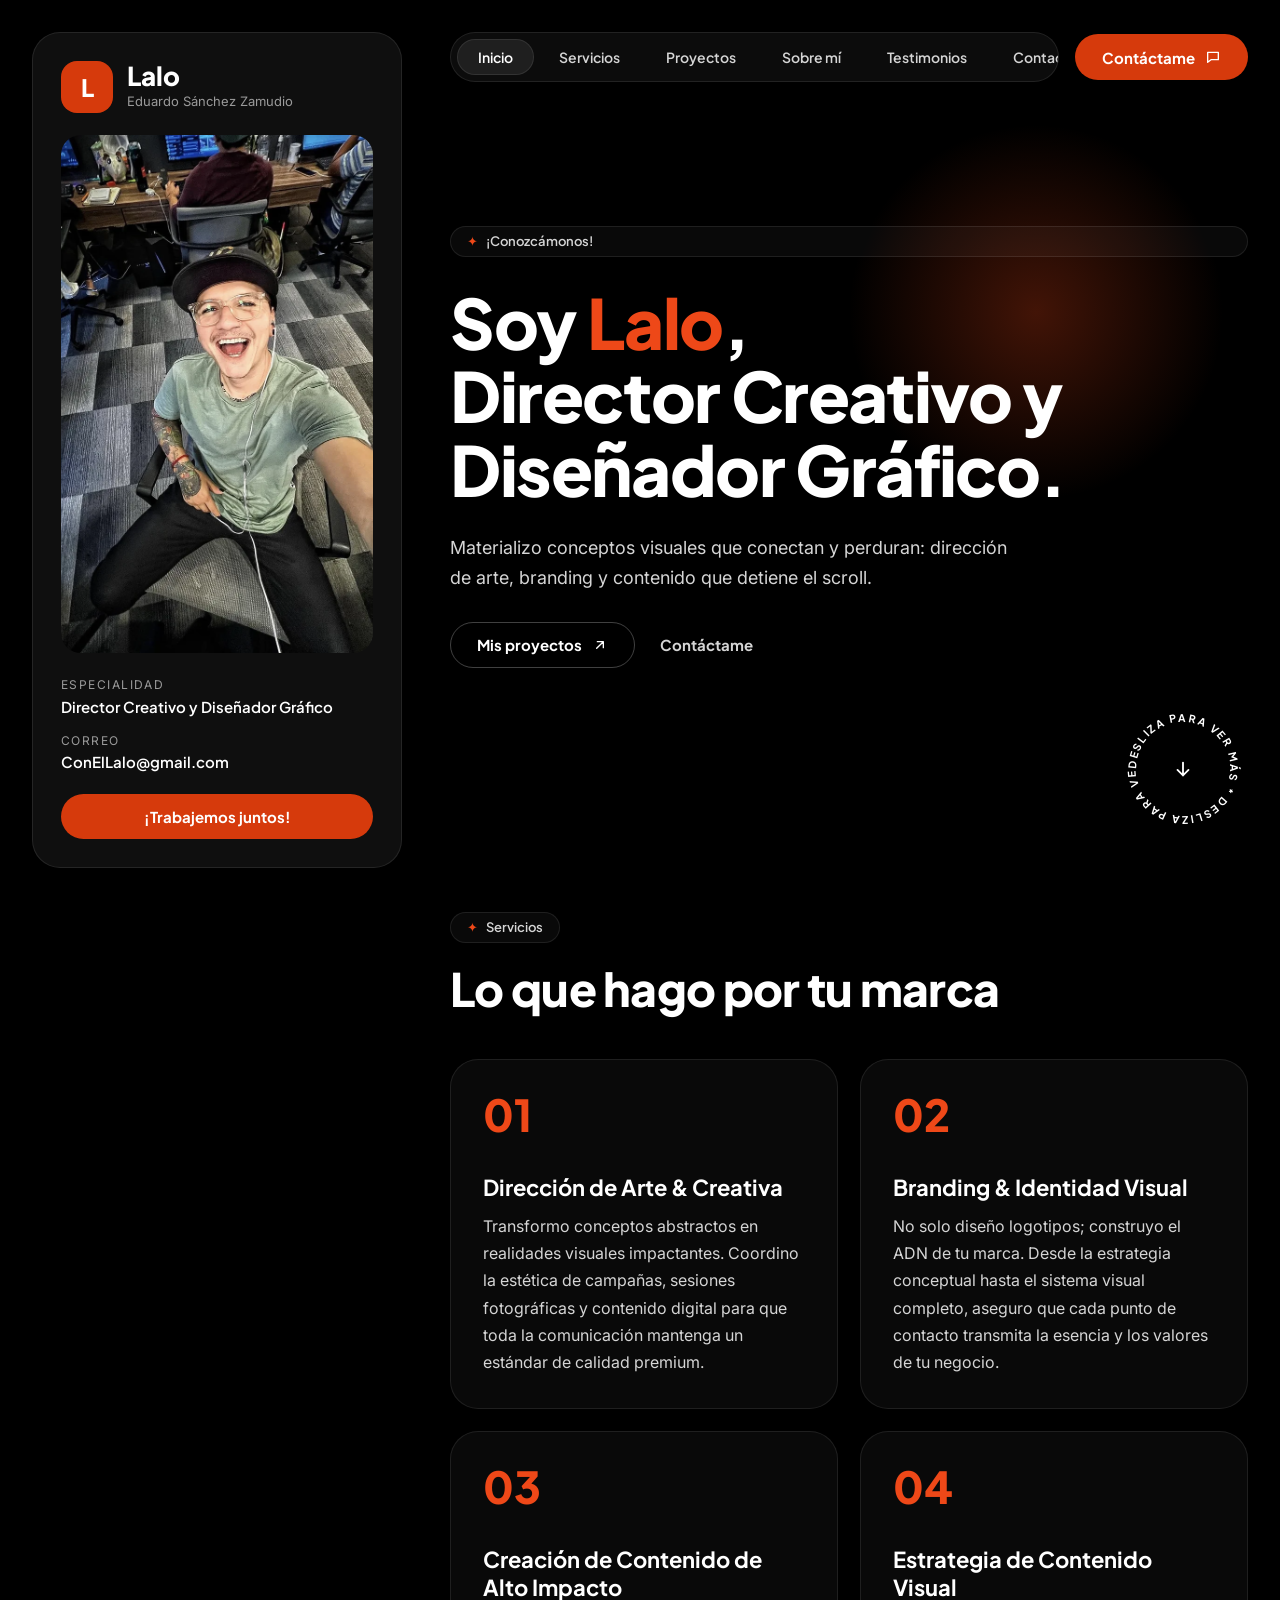
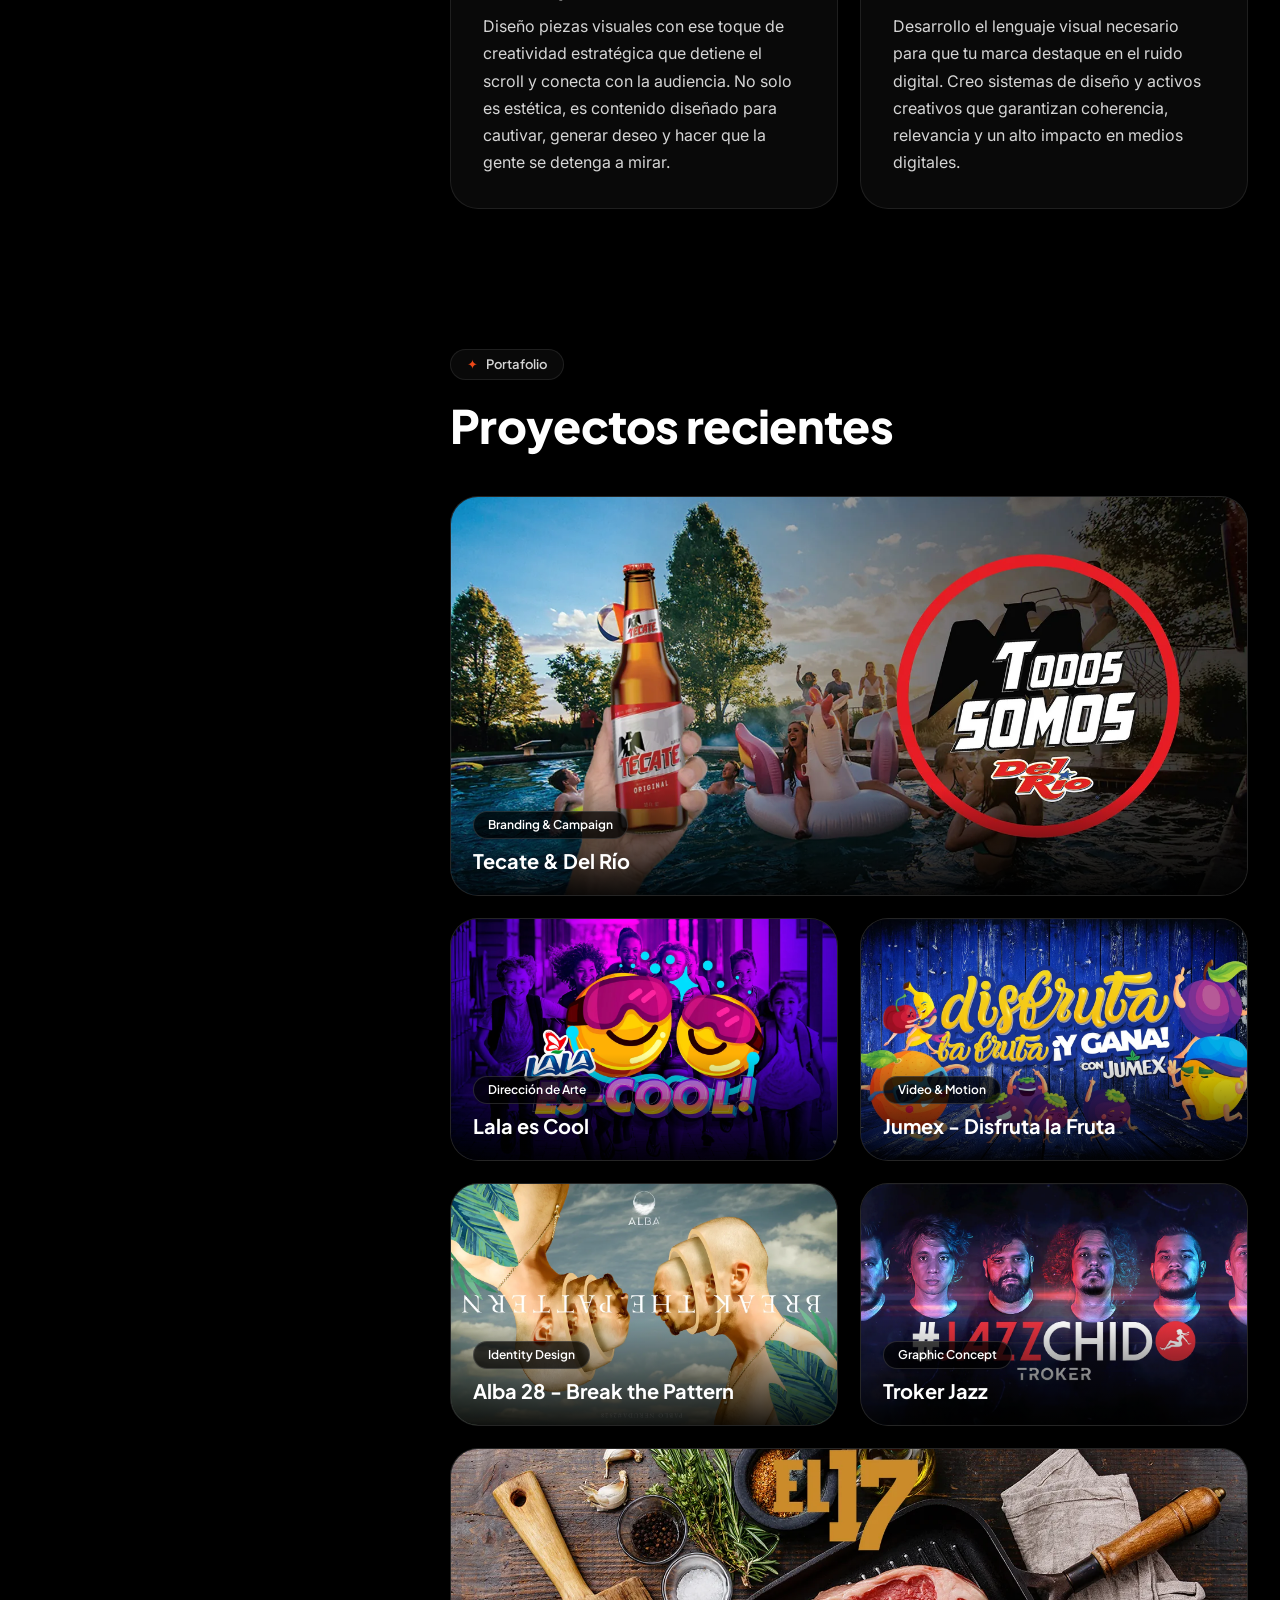
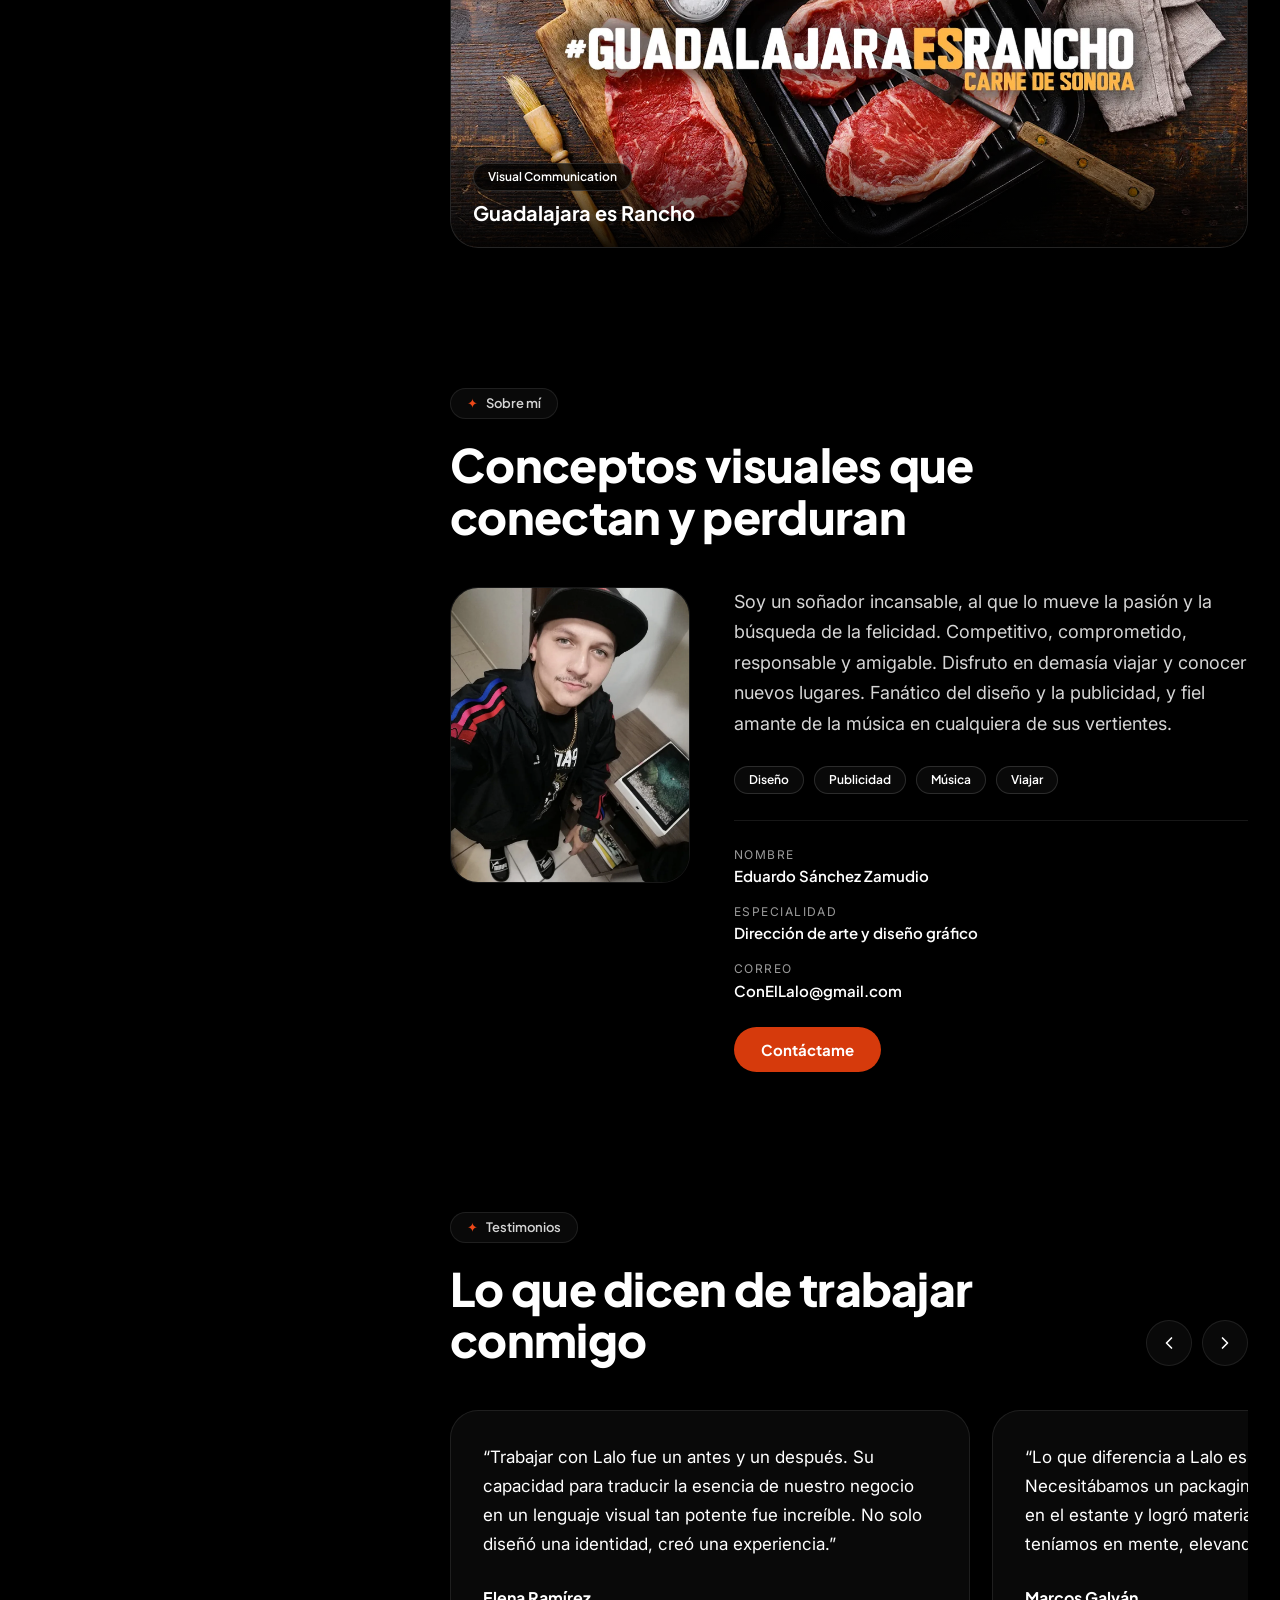
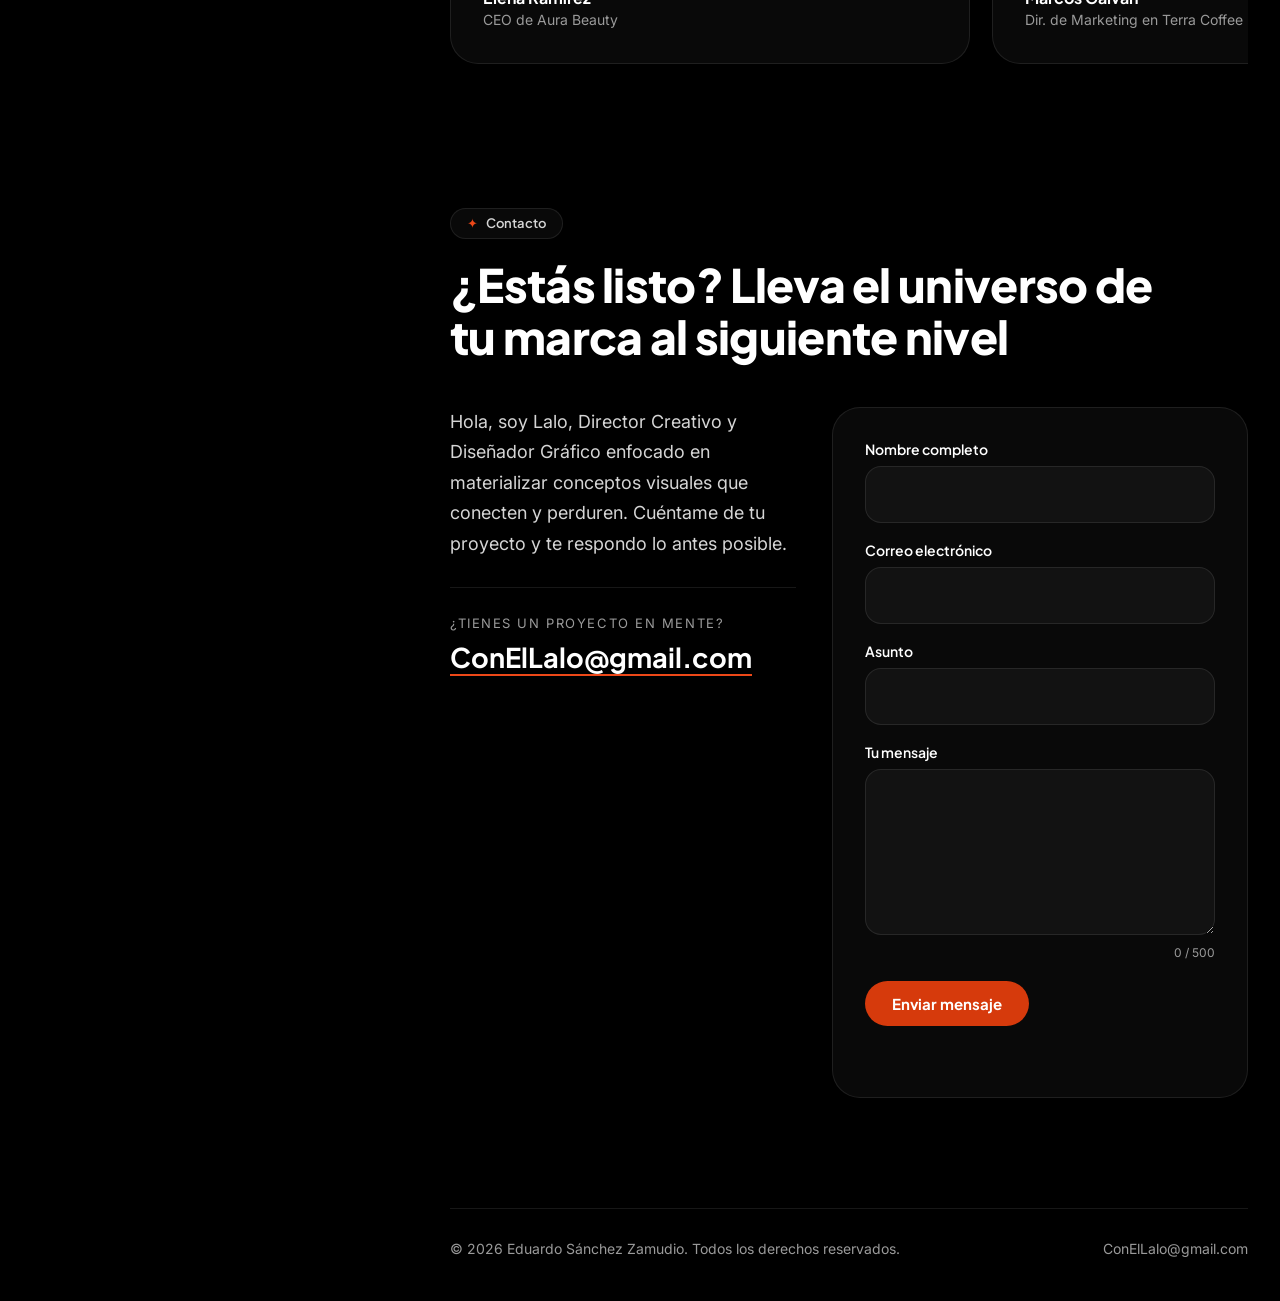
==== commit 0fcfd924: "Projects grid: wide first/last rows, fix stretched images; smaller about photo; orange service numbe" ====
--- a/index.html
+++ b/index.html
@@ -125,7 +125,7 @@
                     <h2 id="proyectos-title" class="section__title reveal">Proyectos recientes</h2>
 
                     <ul class="grid grid--2 works">
-                        <li class="reveal">
+                        <li class="reveal works__wide">
                             <button type="button" class="work" data-img="assets/img/tecate-del-rio.webp" data-title="Tecate &amp; Del Río" data-tag="Branding &amp; Campaign">
                                 <img src="assets/img/tecate-del-rio.webp" width="1400" height="788" loading="lazy" alt="Campaña Tecate &amp; Del Río: todos somos del río">
                                 <span class="work__meta"><span class="tag">Branding &amp; Campaign</span><strong>Tecate &amp; Del Río</strong></span>
@@ -155,7 +155,7 @@
                                 <span class="work__meta"><span class="tag">Graphic Concept</span><strong>Troker Jazz</strong></span>
                             </button>
                         </li>
-                        <li class="reveal">
+                        <li class="reveal works__wide">
                             <button type="button" class="work" data-img="assets/img/rancho-el-17.webp" data-title="Guadalajara es Rancho" data-tag="Visual Communication">
                                 <img src="assets/img/rancho-el-17.webp" width="1400" height="885" loading="lazy" alt="Rancho El 17: Guadalajara es Rancho">
                                 <span class="work__meta"><span class="tag">Visual Communication</span><strong>Guadalajara es Rancho</strong></span>
--- a/assets/css/lalo.css
+++ b/assets/css/lalo.css
@@ -159,7 +159,7 @@
     position: relative; padding: 32px; height: 100%;
     background: var(--card); border: 1px solid var(--line); border-radius: var(--radius);
 }
-.card__num { display: block; margin-bottom: 38px; font: 800 44px/1 var(--font-title); color: transparent; -webkit-text-stroke: 1px rgba(255, 255, 255, .35); }
+.card__num { display: block; margin-bottom: 38px; font: 800 44px/1 var(--font-title); color: var(--accent); }
 .card h3 { font: 700 22px/1.25 var(--font-title); color: var(--heading); margin-bottom: 12px; }
 .card p { color: var(--text); }
 
@@ -169,14 +169,19 @@
     border: 1px solid var(--line); border-radius: var(--radius); background: var(--surface);
     color: inherit; font: inherit; text-align: left; cursor: zoom-in;
 }
-.work img { width: 100%; aspect-ratio: 16 / 11; object-fit: cover; transition: transform .6s ease; }
+.works { gap: 22px; }
+/* Ritmo del mosaico: el primero y el último ocupan toda la fila; el resto va de dos en dos. */
+.works__wide { grid-column: 1 / -1; }
+/* height:auto es necesario: sin él, el atributo height del <img> gana y estira la tarjeta a 788px. */
+.work img { width: 100%; height: auto; aspect-ratio: 16 / 10; object-fit: cover; transition: transform .6s ease; }
+.works__wide .work img { aspect-ratio: 2 / 1; }
 .work:hover img { transform: scale(1.05); }
 .work__meta { position: absolute; left: 0; right: 0; bottom: 0; display: flex; flex-direction: column; align-items: flex-start; gap: 10px; padding: 22px; background: linear-gradient(to top, rgba(0, 0, 0, .88), transparent); }
 .work__meta strong { font: 700 20px/1.2 var(--font-title); color: #fff; }
 
 /* Sobre mí */
-.about { display: grid; grid-template-columns: minmax(0, 320px) minmax(0, 1fr); gap: 44px; align-items: start; margin-top: 44px; }
-.about__photo { width: 100%; aspect-ratio: 4 / 5; object-fit: cover; border-radius: var(--radius); border: 1px solid var(--line); }
+.about { display: grid; grid-template-columns: 240px minmax(0, 1fr); gap: 44px; align-items: start; margin-top: 44px; }
+.about__photo { width: 100%; max-width: 240px; height: auto; border-radius: var(--radius); border: 1px solid var(--line); }
 .about__text { display: grid; gap: 26px; justify-items: start; }
 .about__text > p { font-size: 18px; }
 .chips { display: flex; flex-wrap: wrap; gap: 10px; }
@@ -257,7 +262,7 @@
     .hero__glow { width: 360px; height: 360px; }
     .grid--2, .contact { grid-template-columns: 1fr; }
     .about { grid-template-columns: 1fr; }
-    .about__photo { max-width: 340px; }
+    .about__photo { max-width: 220px; }
     .section { padding: 54px 0; }
 }
 @media (max-width: 575px) {
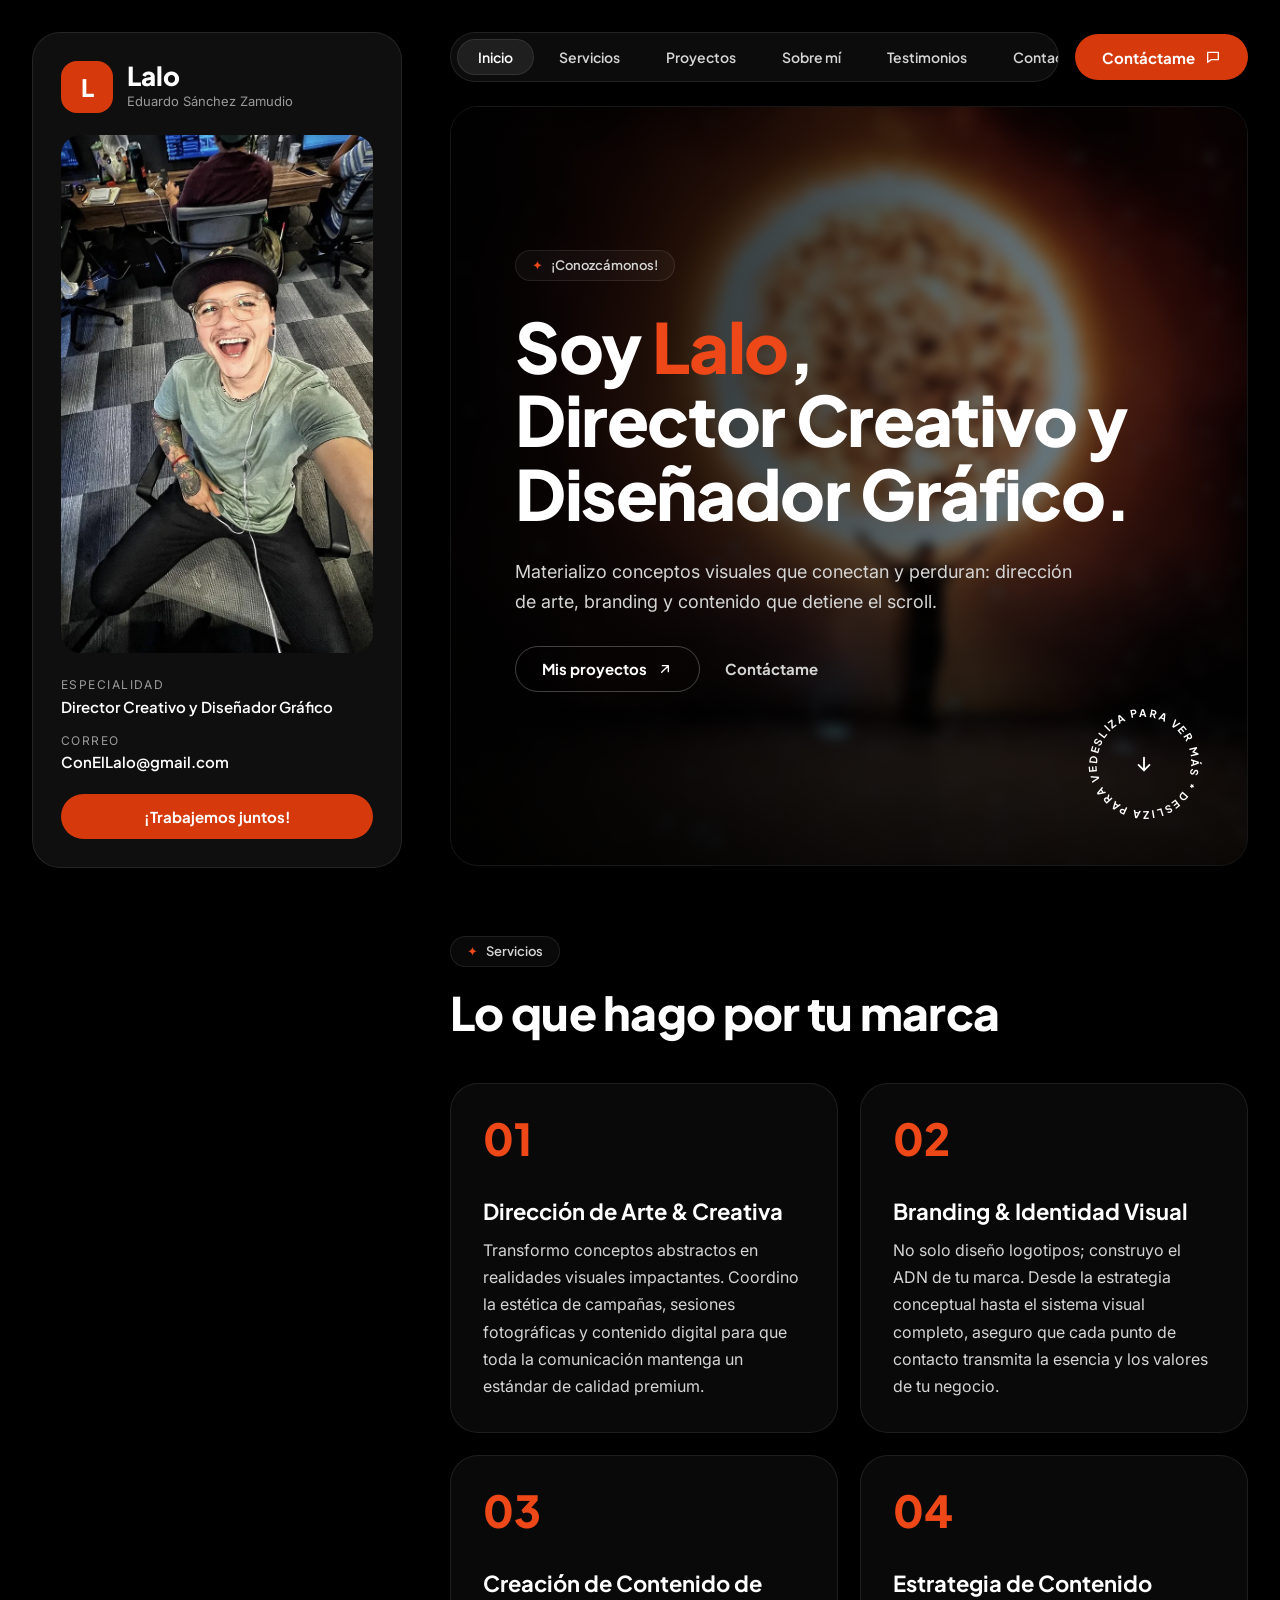
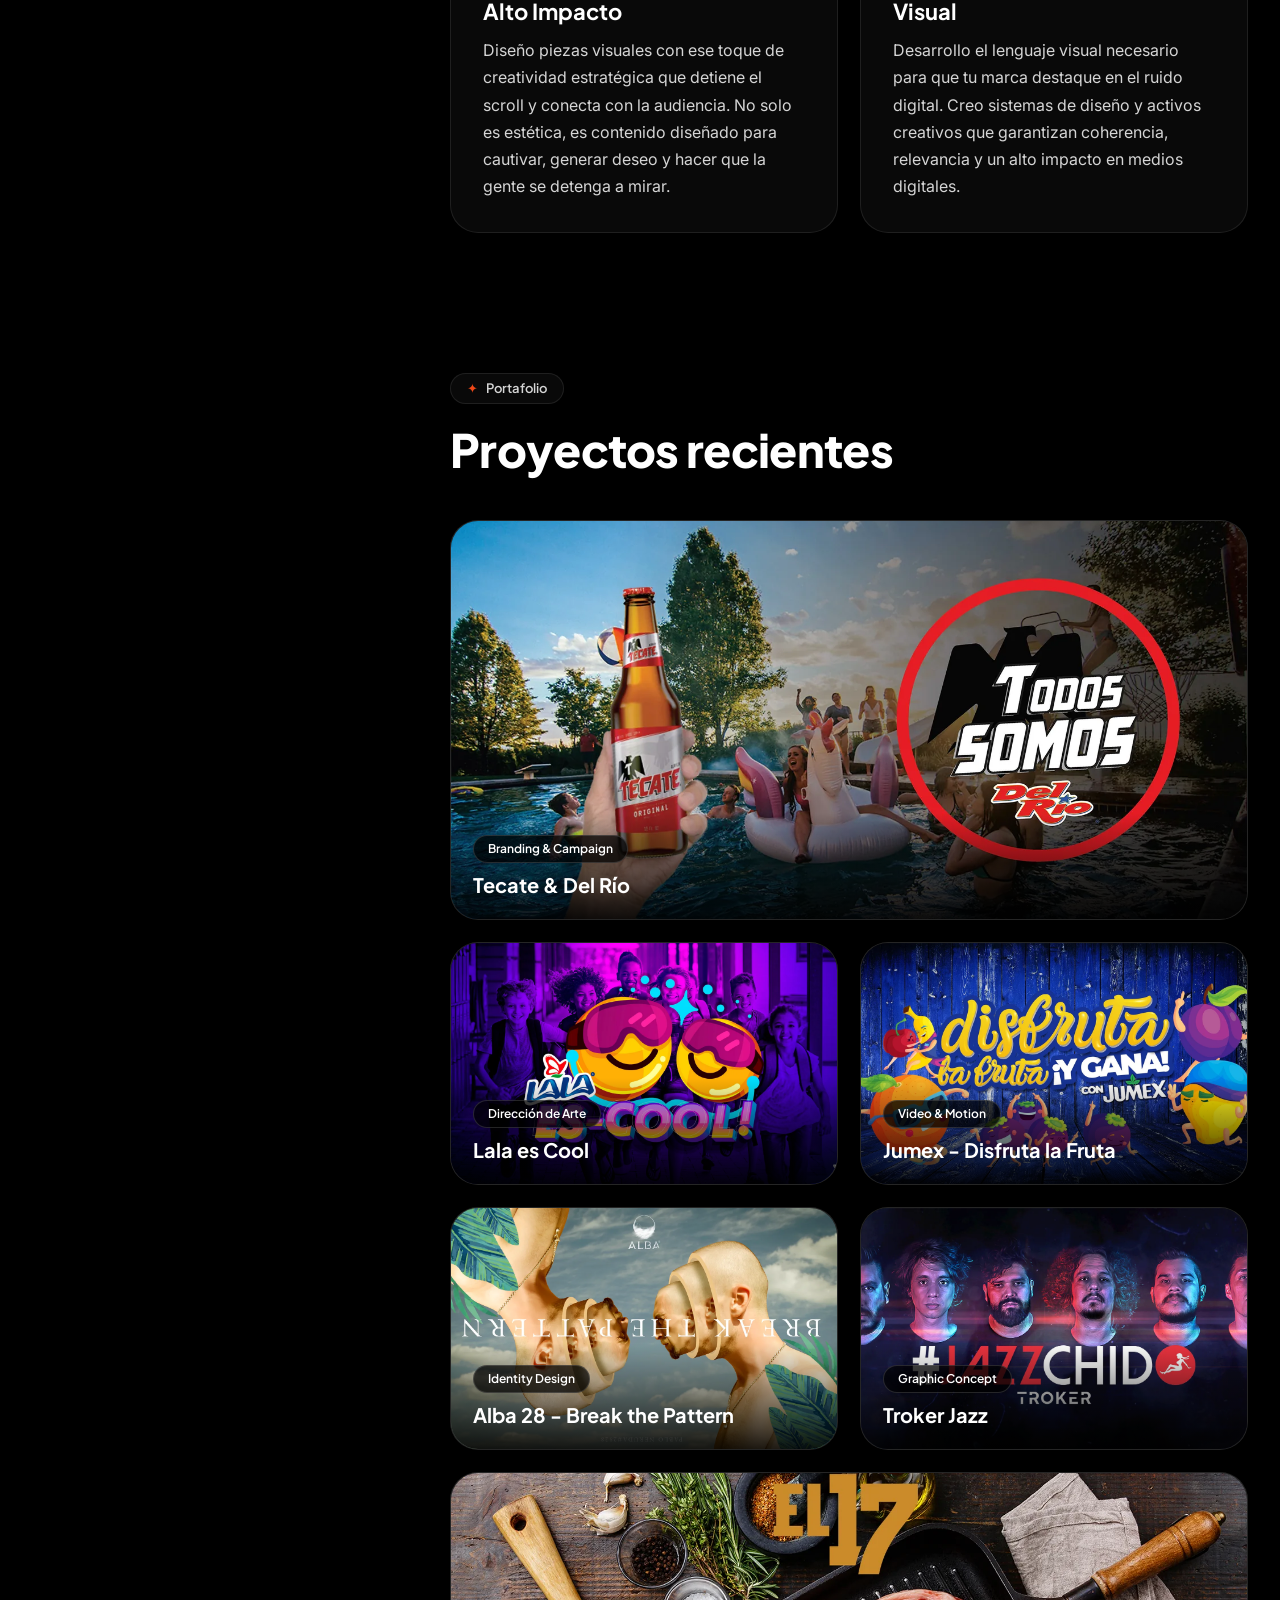
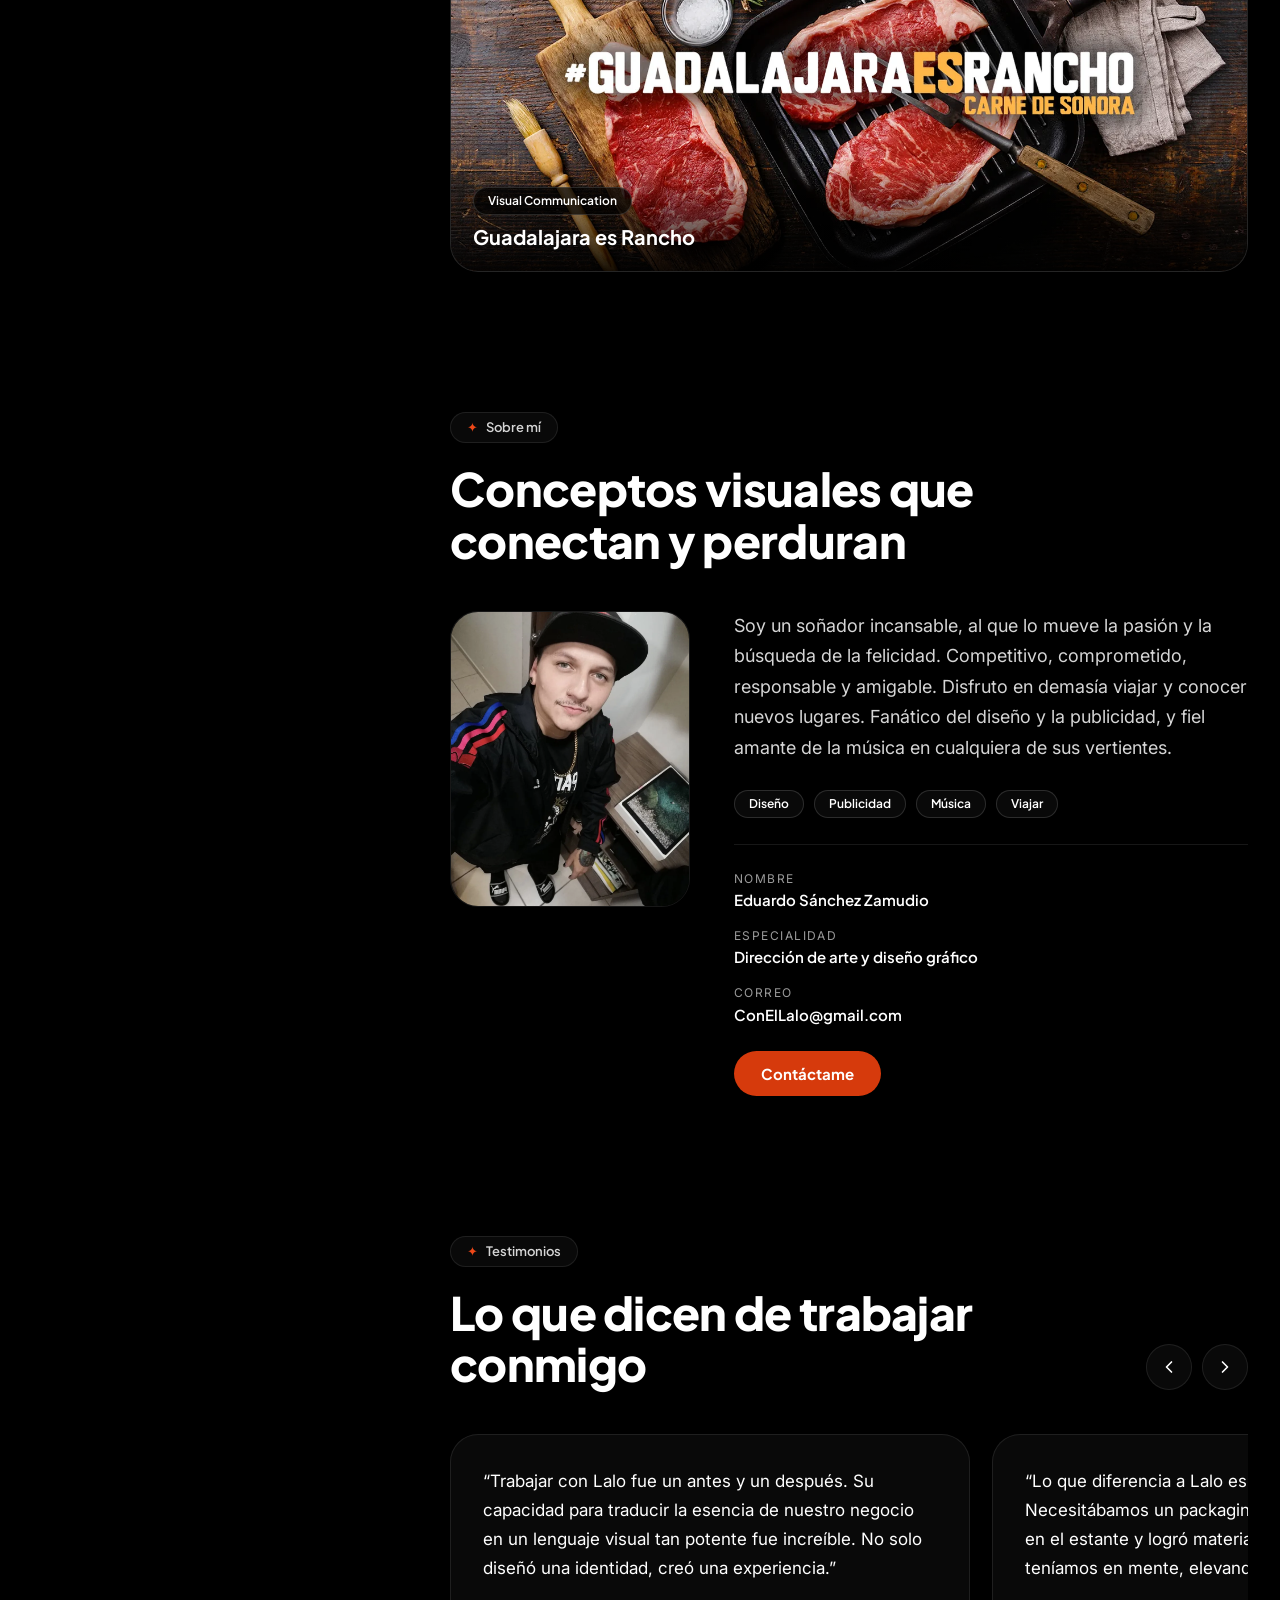
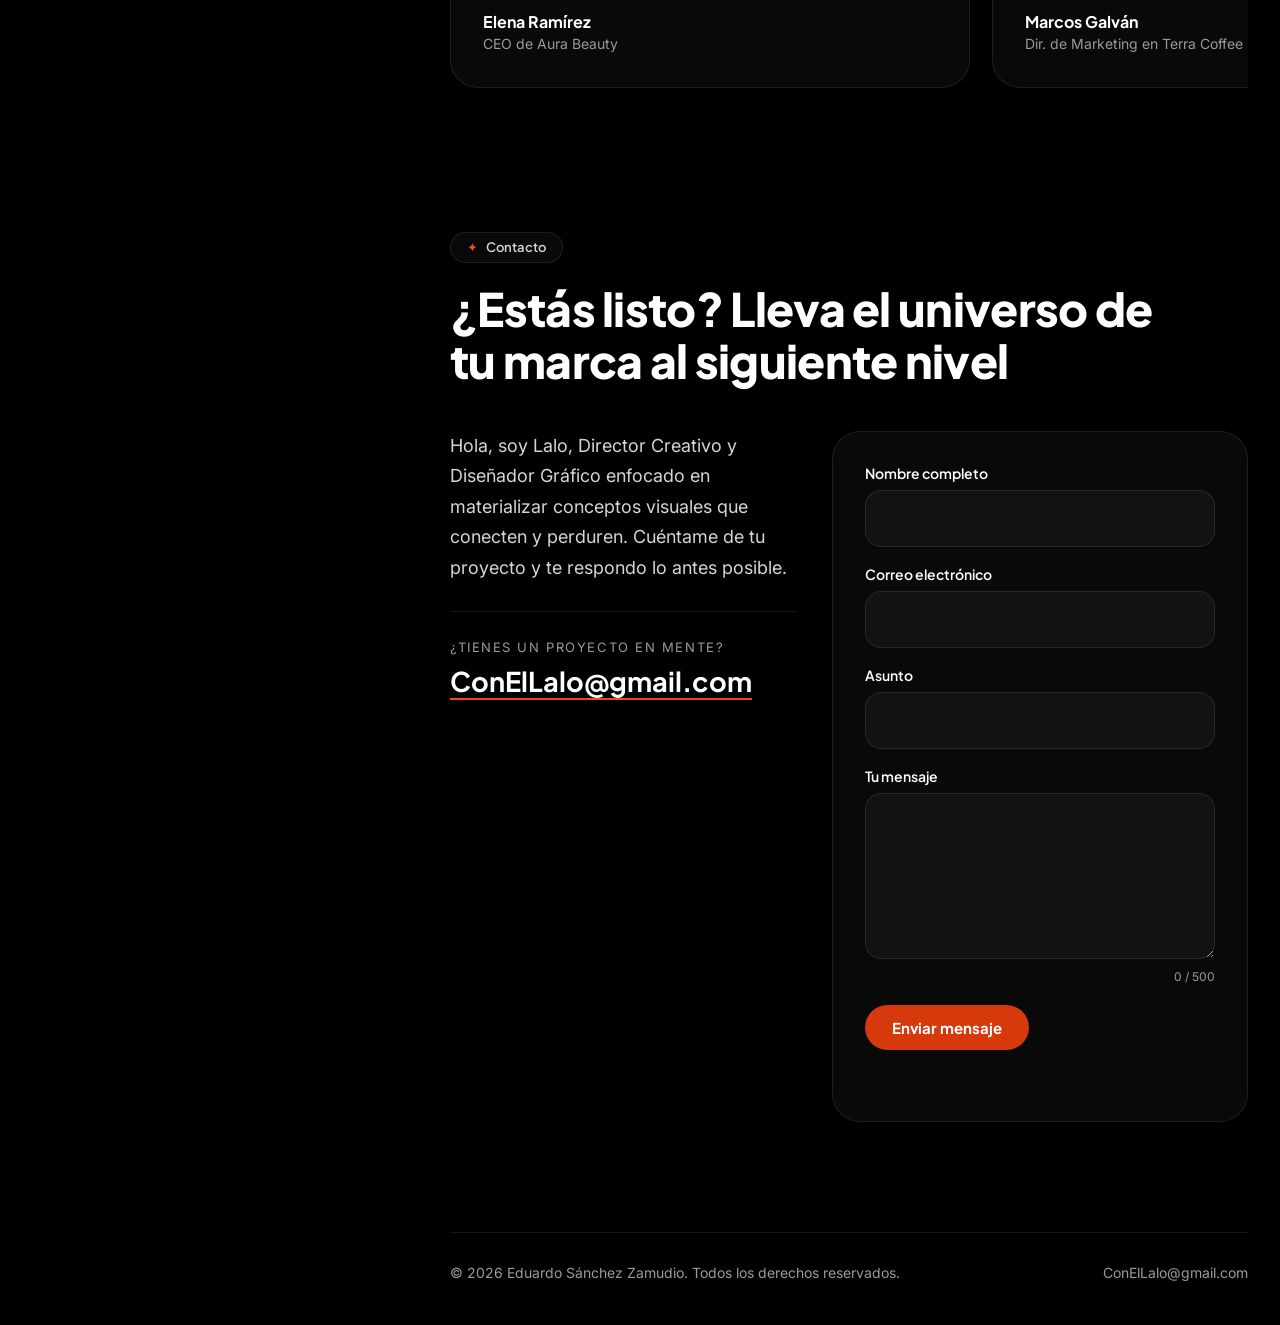
==== commit eb5d5468: "Hero: restore the old photo as a blurred background; chip fits its text Co-Authored-By: Claude Sonne" ====
--- a/index.html
+++ b/index.html
@@ -66,7 +66,6 @@
             <main id="contenido" tabindex="-1">
                 <!-- HERO -->
                 <section id="inicio" class="hero" aria-labelledby="hero-title">
-                    <div class="hero__glow" aria-hidden="true"></div>
                     <p class="chip"><span aria-hidden="true">✦</span> ¡Conozcámonos!</p>
                     <h1 id="hero-title" class="hero__title">
                         Soy <span class="accent">Lalo</span>,<br>
--- a/assets/css/lalo.css
+++ b/assets/css/lalo.css
@@ -129,18 +129,32 @@
 }
 
 /* ---------- Hero ---------- */
-.hero { position: relative; min-height: calc(100vh - 140px); display: flex; flex-direction: column; justify-content: center; gap: 28px; padding: 90px 0 120px; }
-.hero__glow {
-    position: absolute; right: -6%; top: -4%; width: 520px; height: 520px; z-index: -1;
-    background: radial-gradient(closest-side, rgba(238, 72, 24, .28), transparent 72%);
-    pointer-events: none;
-}
+.hero {
+    position: relative; isolation: isolate; overflow: hidden;
+    min-height: calc(100vh - 140px);
+    display: flex; flex-direction: column; justify-content: center; gap: 28px;
+    margin-top: 24px; padding: 90px clamp(24px, 5vw, 64px) 120px;
+    border: 1px solid var(--line); border-radius: var(--radius);
+}
+/* Foto de fondo del hero, difuminada, con un degradado oscuro del lado del texto para que se lea. */
+.hero::before {
+    content: ""; position: absolute; inset: -24px; z-index: -2;
+    background: url("../img/hero-bg.webp") right center / cover no-repeat;
+    filter: blur(6px);
+}
+.hero::after {
+    content: ""; position: absolute; inset: 0; z-index: -1;
+    background:
+        linear-gradient(90deg, rgba(0, 0, 0, .92) 0%, rgba(0, 0, 0, .62) 55%, rgba(0, 0, 0, .38) 100%),
+        linear-gradient(0deg, rgba(0, 0, 0, .7), transparent 40%);
+}
+.hero .chip { align-self: flex-start; }
 .hero__title { font: 800 clamp(2.6rem, 5.4vw, 5rem)/1.06 var(--font-title); color: var(--heading); letter-spacing: -.02em; }
 .accent { color: var(--accent); }
 .hero__lead { max-width: 560px; font-size: 18px; color: var(--text); }
 .hero__actions { display: flex; flex-wrap: wrap; align-items: center; gap: 16px; }
 .scroll-badge {
-    position: absolute; right: 0; bottom: 8px; width: 130px; height: 130px;
+    position: absolute; right: clamp(20px, 3vw, 40px); bottom: clamp(20px, 3vw, 36px); width: 130px; height: 130px;
     display: grid; place-items: center; color: var(--heading); text-decoration: none;
 }
 .scroll-badge svg:first-child { position: absolute; inset: 0; width: 100%; height: 100%; animation: spin 18s linear infinite; }
@@ -259,11 +273,15 @@
     .btn--block { grid-column: 1 / -1; }
     .topnav { top: 12px; }
     .hero { min-height: 0; padding: 60px 0 100px; }
-    .hero__glow { width: 360px; height: 360px; }
     .grid--2, .contact { grid-template-columns: 1fr; }
     .about { grid-template-columns: 1fr; }
     .about__photo { max-width: 220px; }
     .section { padding: 54px 0; }
+}
+@media (max-width: 991px) {
+    /* En pantallas angostas el texto cubre todo el ancho: oscurecemos parejo para que se lea sobre la foto. */
+    .hero::after { background: rgba(0, 0, 0, .74); }
+    .hero { padding-block: 64px 110px; }
 }
 @media (max-width: 575px) {
     .card { padding: 24px; }
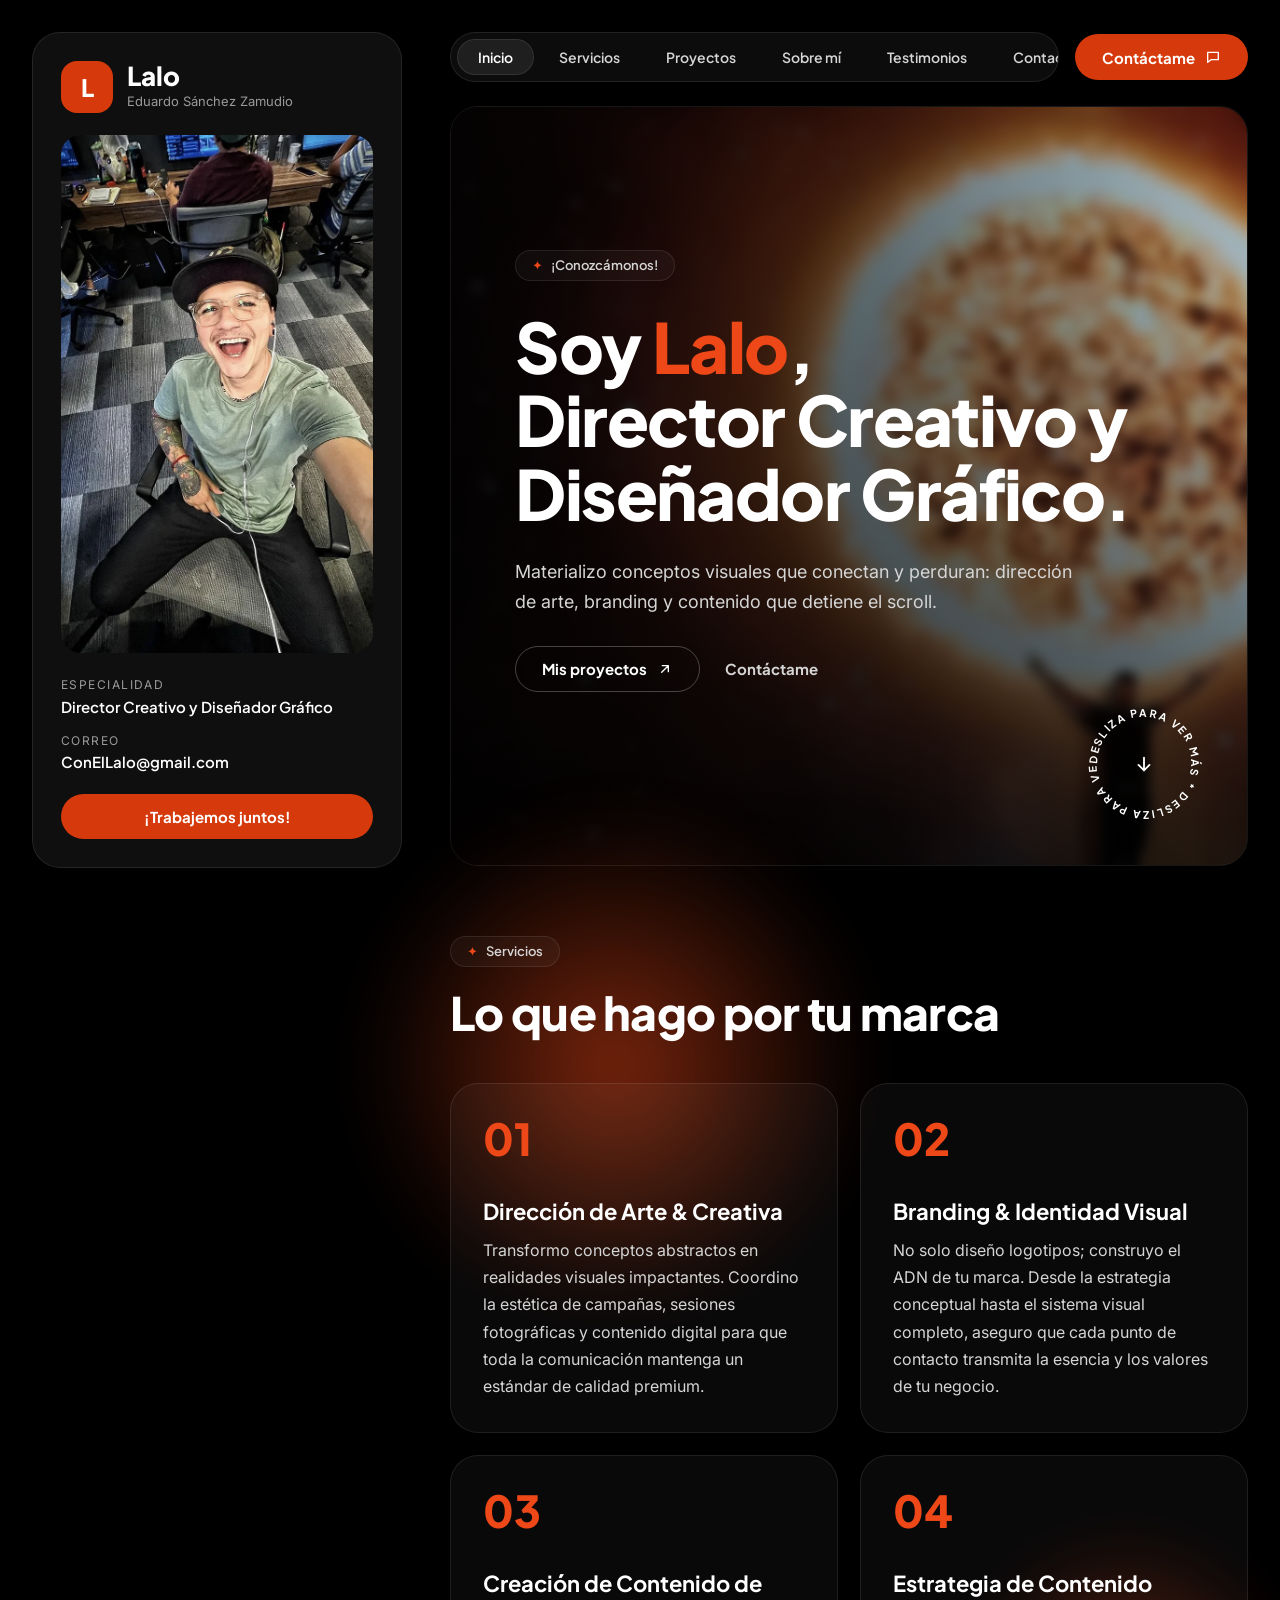
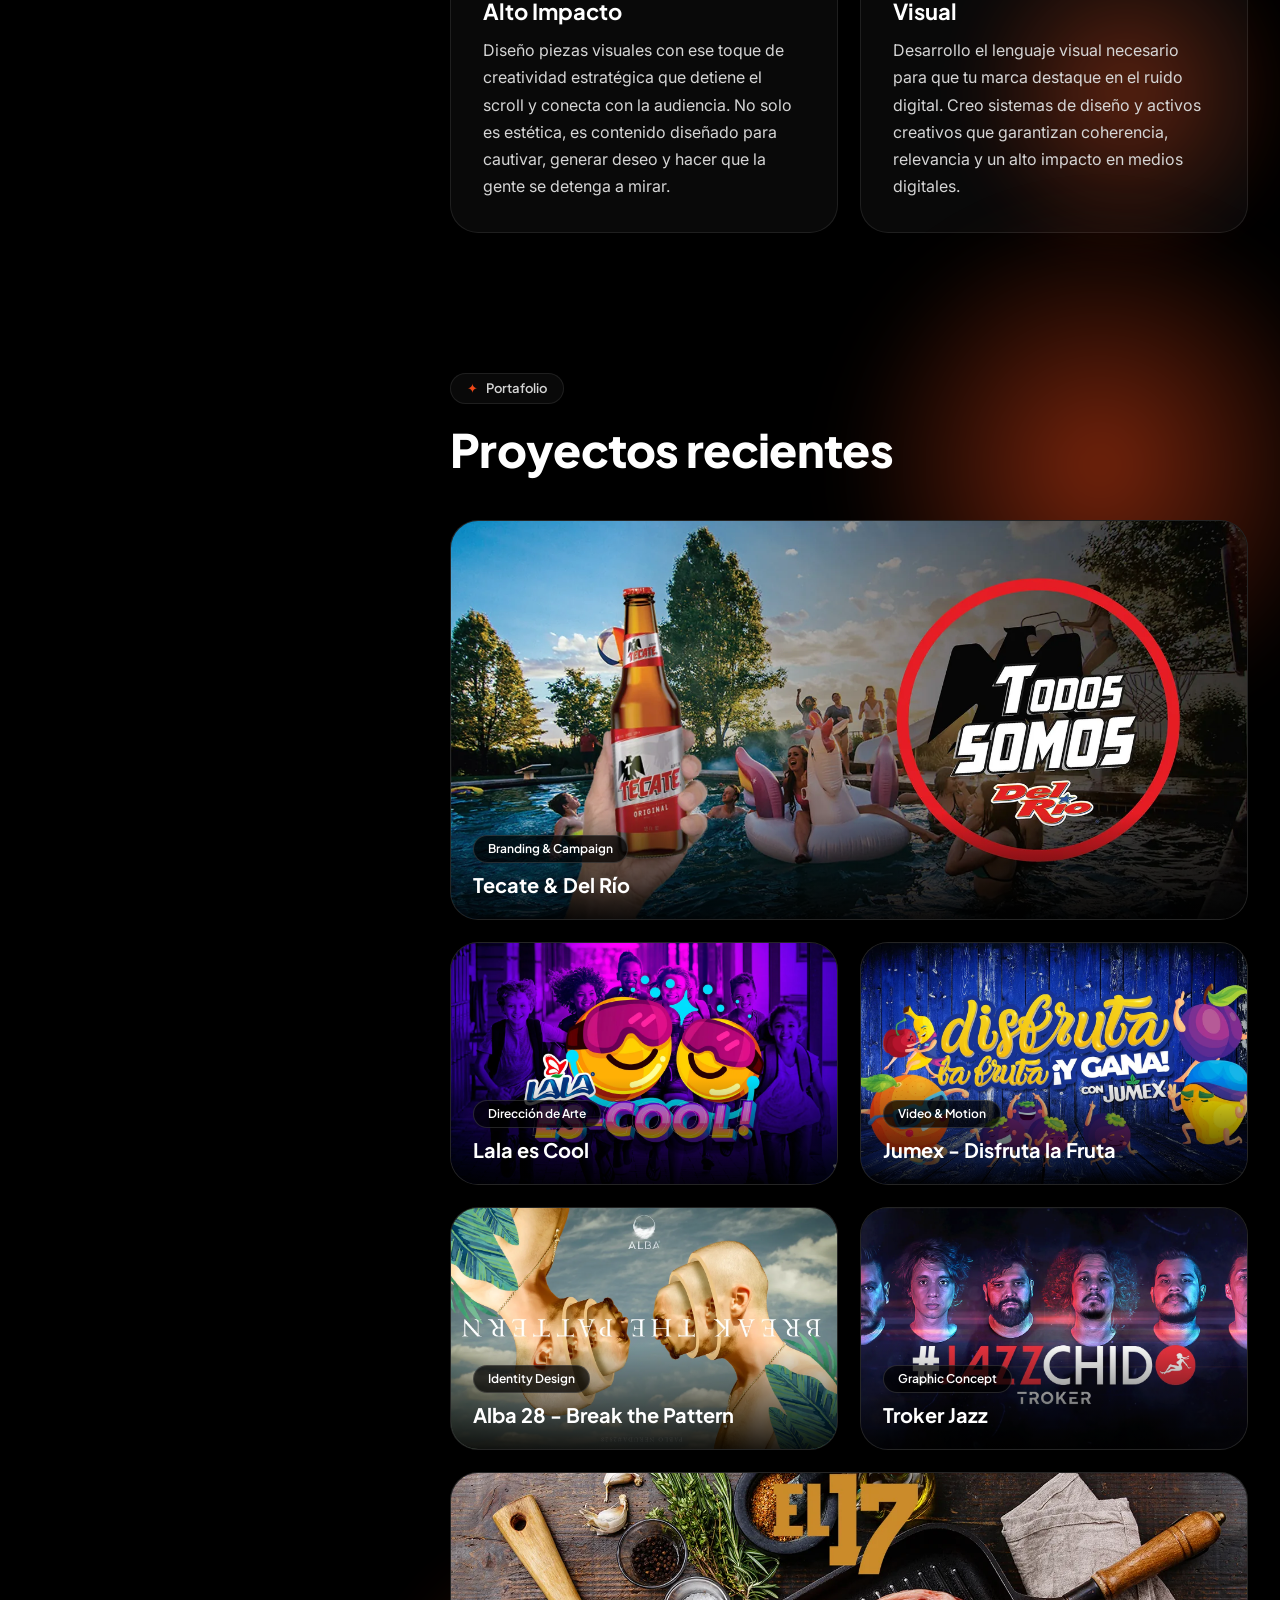
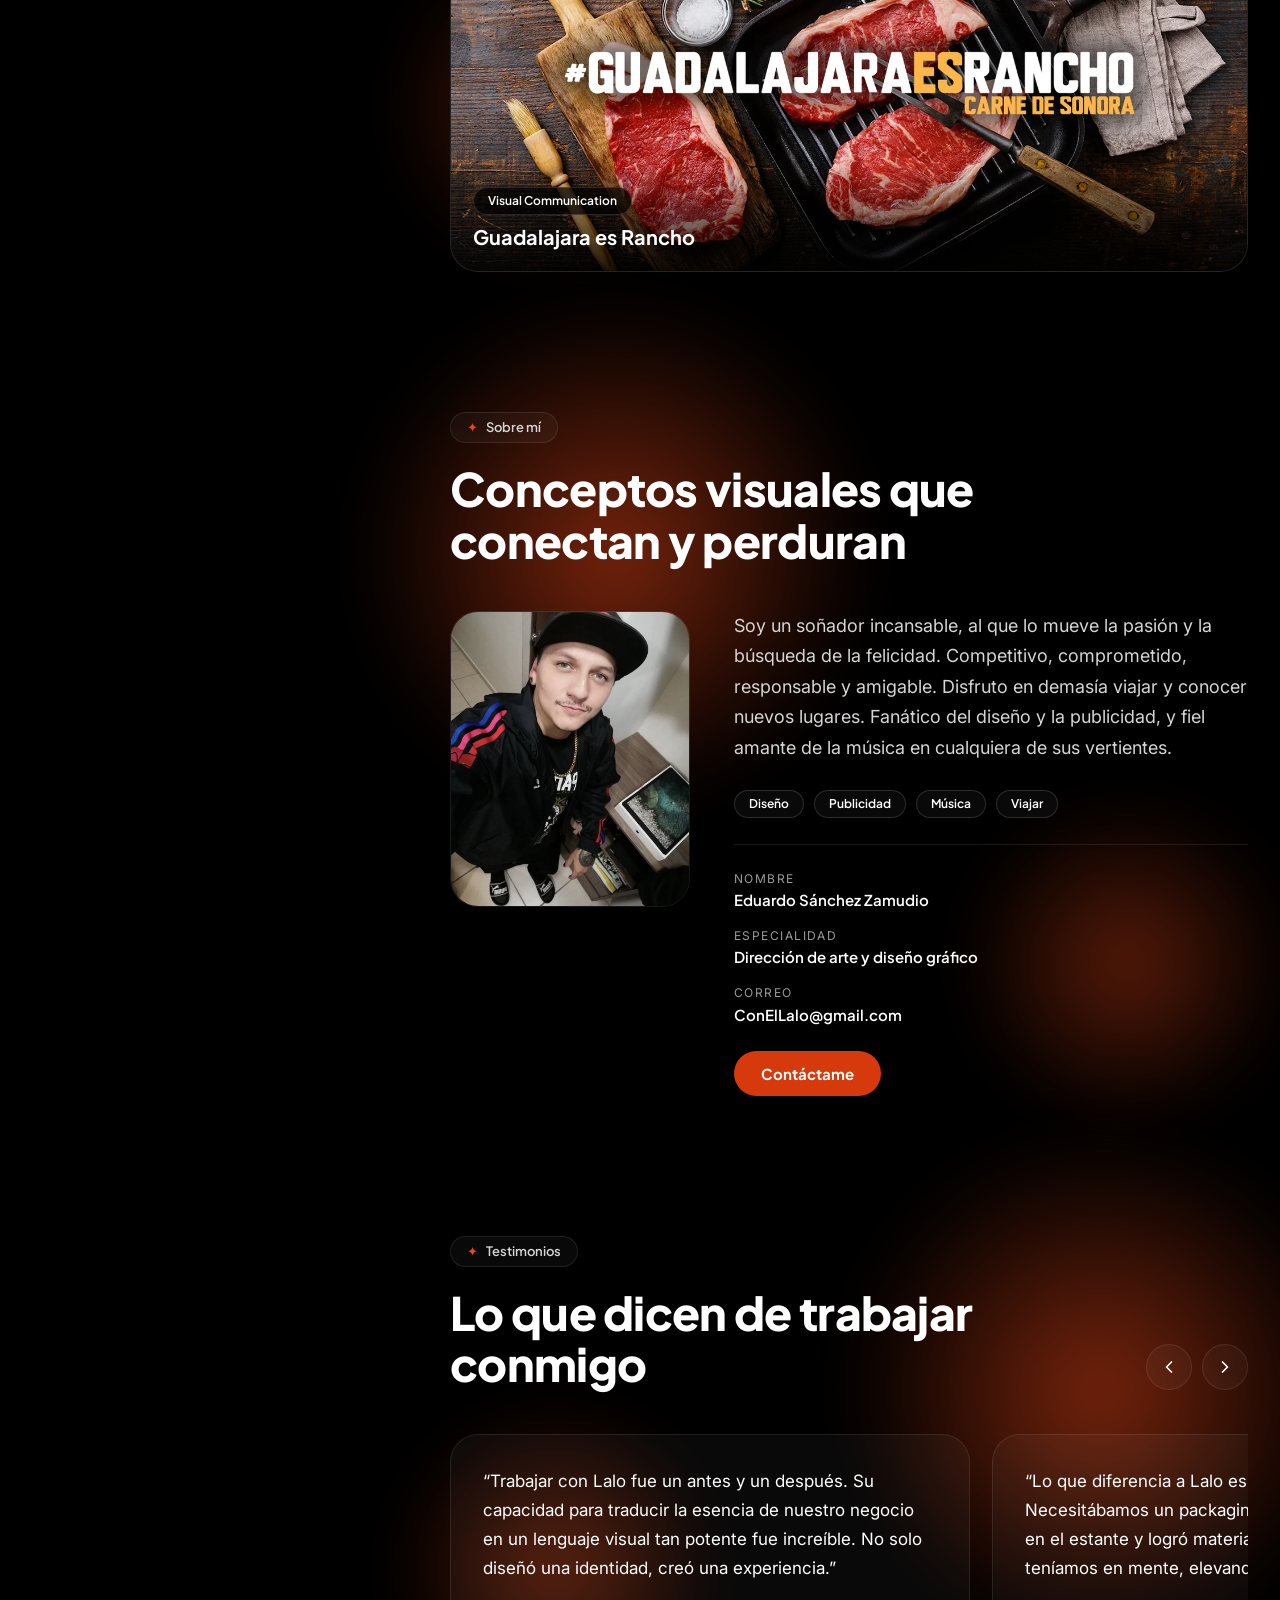
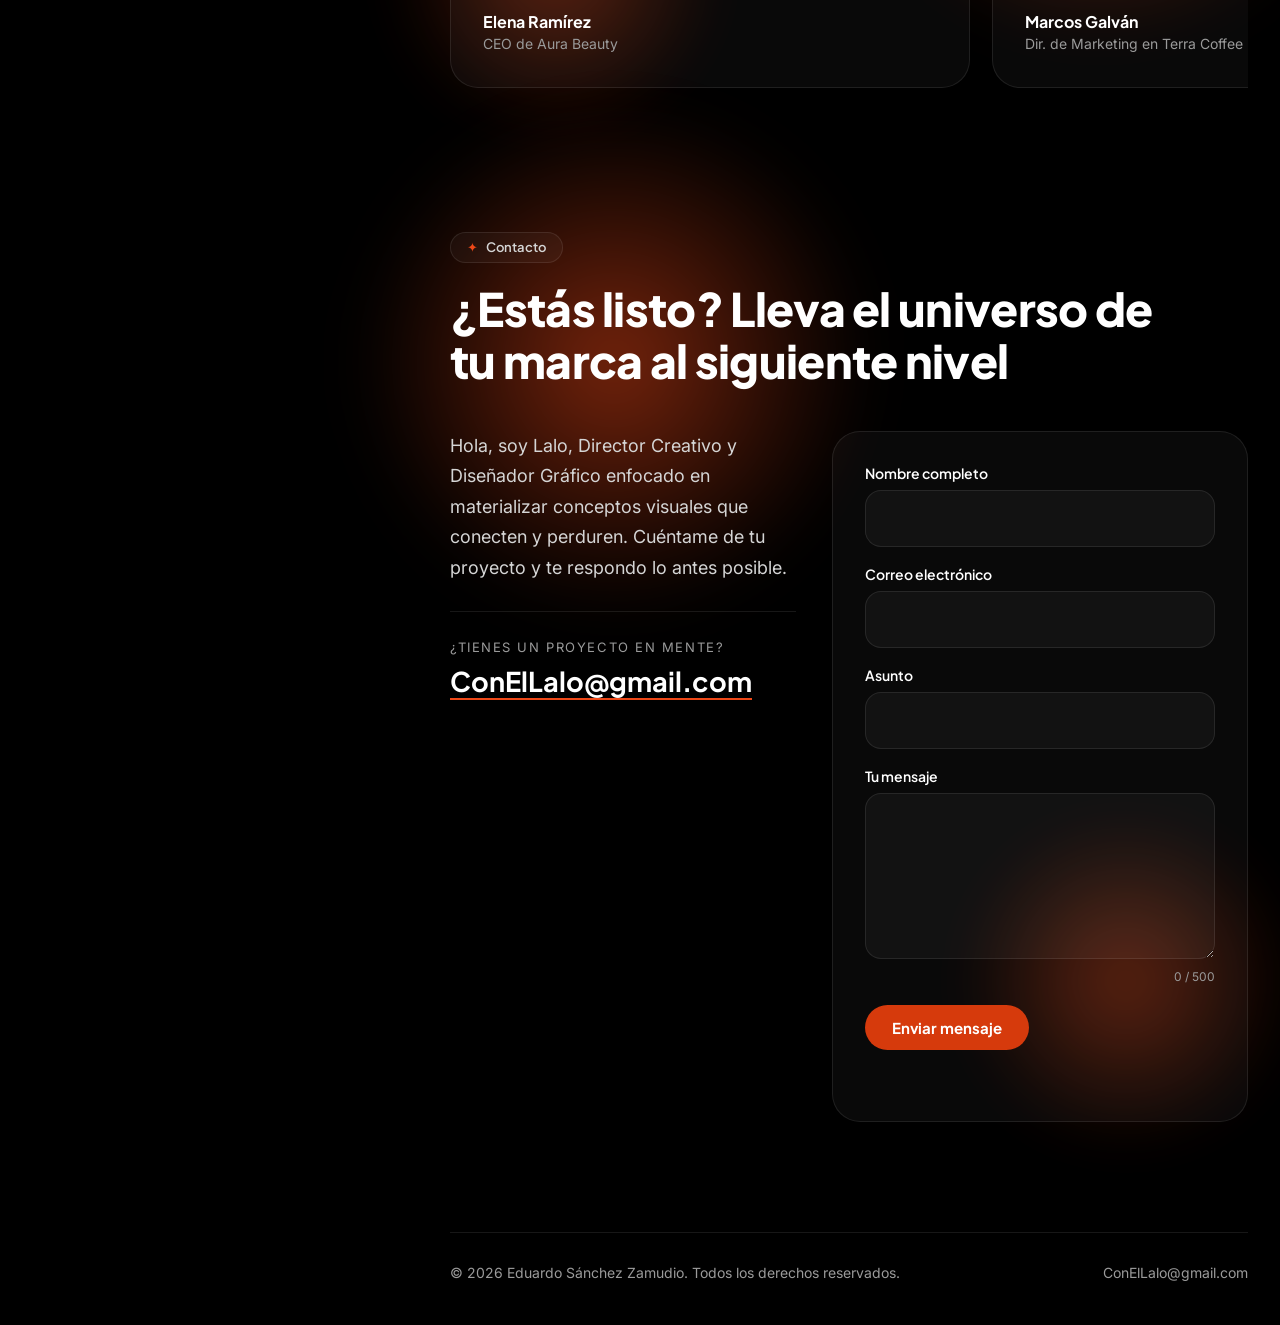
==== commit 335fd417: "Add favicon (L mark) in SVG, ICO and PNG; fix missing icon link Co-Authored-By: Claude Sonnet 5.5 <n" ====
--- a/index.html
+++ b/index.html
@@ -8,7 +8,10 @@
     <meta name="author" content="Angel Rico">
     <meta name="theme-color" content="#000000">
     <title>Eduardo Sánchez Zamudio — Director Creativo</title>
-    <link rel="icon" type="image/x-icon" href="assets/images/favicon.png">
+    <link rel="icon" type="image/svg+xml" href="assets/img/favicon.svg">
+    <link rel="icon" type="image/png" sizes="192x192" href="assets/img/favicon-192.png">
+    <link rel="icon" href="assets/img/favicon.ico" sizes="48x48">
+    <link rel="apple-touch-icon" href="assets/img/apple-touch-icon.png">
     <link rel="preconnect" href="https://fonts.googleapis.com">
     <link rel="preconnect" href="https://fonts.gstatic.com" crossorigin>
     <link href="https://fonts.googleapis.com/css2?family=Inter:wght@400;500;600&family=Plus+Jakarta+Sans:wght@500;600;700;800&display=swap" rel="stylesheet">
--- a/assets/css/lalo.css
+++ b/assets/css/lalo.css
@@ -38,6 +38,23 @@
 }
 .skip-link:focus { top: 16px; }
 
+/* ---------- Fondo ---------- */
+html, body { overflow-x: clip; }
+
+/* Esferas naranjas difuminadas detrás de cada sección (dos por sección, en lados alternos). */
+.section { position: relative; isolation: isolate; }
+.section::before, .section::after {
+    content: ""; position: absolute; z-index: -1; pointer-events: none; border-radius: 50%;
+    background: radial-gradient(circle at 50% 50%, rgba(238, 72, 24, .5), rgba(238, 72, 24, .14) 48%, transparent 70%);
+    filter: blur(28px);
+    animation: drift 22s ease-in-out infinite alternate;
+}
+.section::before { width: 520px; height: 520px; top: -6%; right: -14%; }
+.section::after { width: 340px; height: 340px; bottom: 4%; left: -8%; opacity: .75; animation-duration: 28s; animation-direction: alternate-reverse; }
+.section:nth-of-type(even)::before { right: auto; left: -12%; }
+.section:nth-of-type(even)::after { left: auto; right: -6%; }
+@keyframes drift { from { transform: translate3d(0, 0, 0) scale(1); } to { transform: translate3d(26px, 34px, 0) scale(1.08); } }
+
 /* ---------- Estructura ---------- */
 .shell {
     display: grid;
@@ -47,7 +64,7 @@
     margin: 0 auto;
     padding: 32px;
 }
-.profile { position: sticky; top: 32px; align-self: start; height: calc(100vh - 64px); min-height: 640px; max-height: 860px; }
+.profile { position: sticky; z-index: 5; top: 32px; align-self: start; height: calc(100vh - 64px); min-height: 640px; max-height: 860px; }
 .profile__card {
     height: 100%;
     display: flex; flex-direction: column; gap: 22px;
@@ -76,7 +93,7 @@
 .profile__facts a, .facts a { text-decoration: none; }
 .profile__facts a:hover, .facts a:hover { color: var(--accent); }
 
-.content { min-width: 0; overflow-x: clip; }
+.content { min-width: 0; }
 
 /* ---------- Menú de píldoras ---------- */
 .topnav {
@@ -136,17 +153,19 @@
     margin-top: 24px; padding: 90px clamp(24px, 5vw, 64px) 120px;
     border: 1px solid var(--line); border-radius: var(--radius);
 }
-/* Foto de fondo del hero, difuminada, con un degradado oscuro del lado del texto para que se lea. */
+/* La foto vive solo dentro del hero, difuminada; el degradado la lleva de clara arriba a oscura abajo, sin tapar la foto hasta el borde inferior.
+   Un velo extra del lado izquierdo mantiene legible el título sobre la parte brillante de la foto. */
 .hero::before {
     content: ""; position: absolute; inset: -24px; z-index: -2;
-    background: url("../img/hero-bg.webp") right center / cover no-repeat;
+    /* Más grande que la tarjeta y pegada a la izquierda: así la parte brillante del sol queda a la derecha, lejos del título. */
+    background: url("../img/hero-bg.webp") left 30% / 140% auto no-repeat;
     filter: blur(6px);
 }
 .hero::after {
     content: ""; position: absolute; inset: 0; z-index: -1;
     background:
-        linear-gradient(90deg, rgba(0, 0, 0, .92) 0%, rgba(0, 0, 0, .62) 55%, rgba(0, 0, 0, .38) 100%),
-        linear-gradient(0deg, rgba(0, 0, 0, .7), transparent 40%);
+        linear-gradient(90deg, rgba(0, 0, 0, .7) 0%, rgba(0, 0, 0, .4) 55%, transparent 100%),
+        linear-gradient(180deg, rgba(0, 0, 0, .12) 0%, rgba(0, 0, 0, .42) 55%, rgba(0, 0, 0, .72) 100%);
 }
 .hero .chip { align-self: flex-start; }
 .hero__title { font: 800 clamp(2.6rem, 5.4vw, 5rem)/1.06 var(--font-title); color: var(--heading); letter-spacing: -.02em; }
@@ -235,6 +254,7 @@
 }
 .field textarea { resize: vertical; min-height: 130px; }
 .field input:focus, .field textarea:focus { border-color: var(--accent); }
+.field [aria-invalid="true"] { border-color: #ff8a73; }
 .counter { justify-self: end; font-size: 12px; color: var(--muted); }
 .form .btn { justify-self: start; }
 .form .btn:disabled { opacity: .55; cursor: wait; }
@@ -279,11 +299,14 @@
     .section { padding: 54px 0; }
 }
 @media (max-width: 991px) {
-    /* En pantallas angostas el texto cubre todo el ancho: oscurecemos parejo para que se lea sobre la foto. */
-    .hero::after { background: rgba(0, 0, 0, .74); }
     .hero { padding-block: 64px 110px; }
+    .hero::after { background: linear-gradient(180deg, rgba(0, 0, 0, .55) 0%, rgba(0, 0, 0, .75) 55%, rgba(0, 0, 0, .85) 100%); }
 }
 @media (max-width: 575px) {
+    .section::before { width: 320px; height: 320px; right: -30%; }
+    .section::after { width: 240px; height: 240px; left: -25%; }
+    .section:nth-of-type(even)::before { left: -30%; right: auto; }
+    .section:nth-of-type(even)::after { right: -25%; left: auto; }
     .card { padding: 24px; }
     .scroll-badge { width: 100px; height: 100px; }
     .section__head { flex-direction: column; align-items: flex-start; }
@@ -293,7 +316,7 @@
 }
 @media (prefers-reduced-motion: reduce) {
     html { scroll-behavior: auto; }
-    .scroll-badge svg:first-child { animation: none; }
+    .scroll-badge svg:first-child, .section::before, .section::after { animation: none; }
     .reveal { opacity: 1; transform: none; transition: none; }
     .work img, .btn { transition: none; }
 }
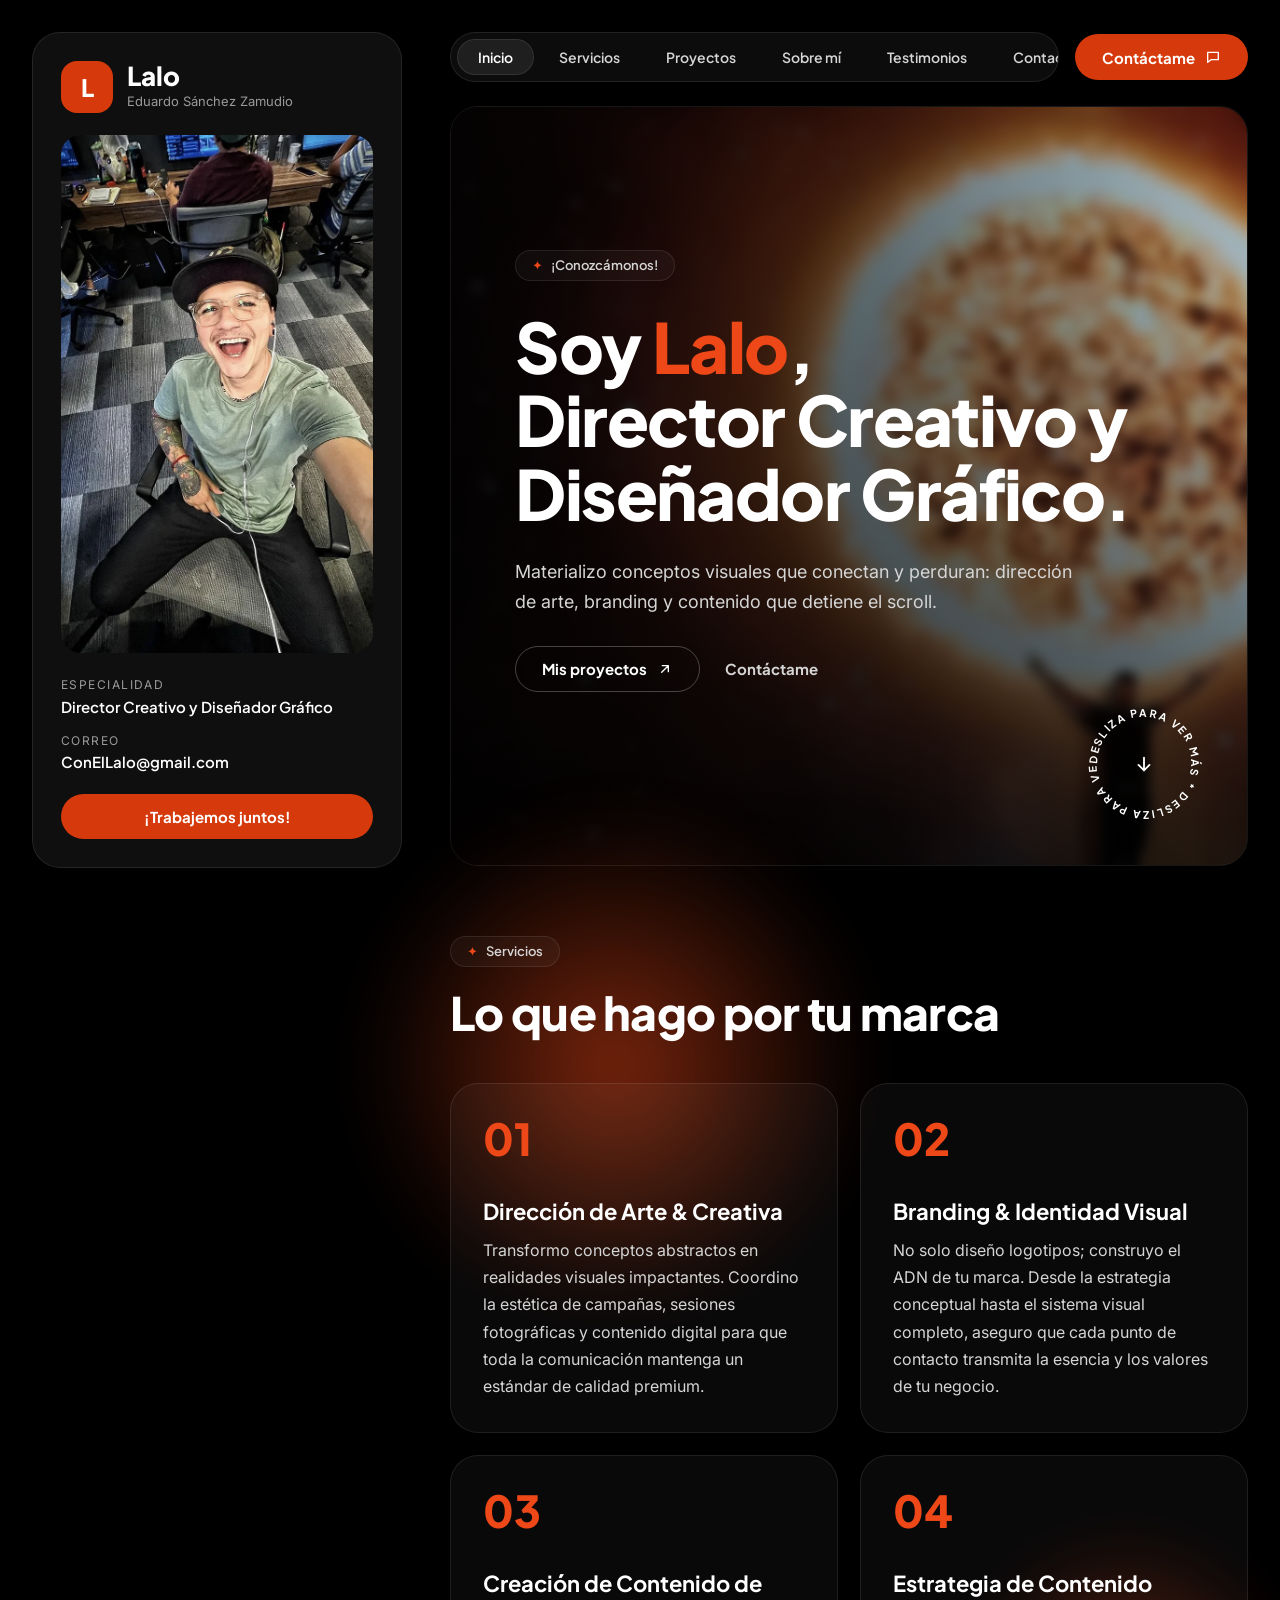
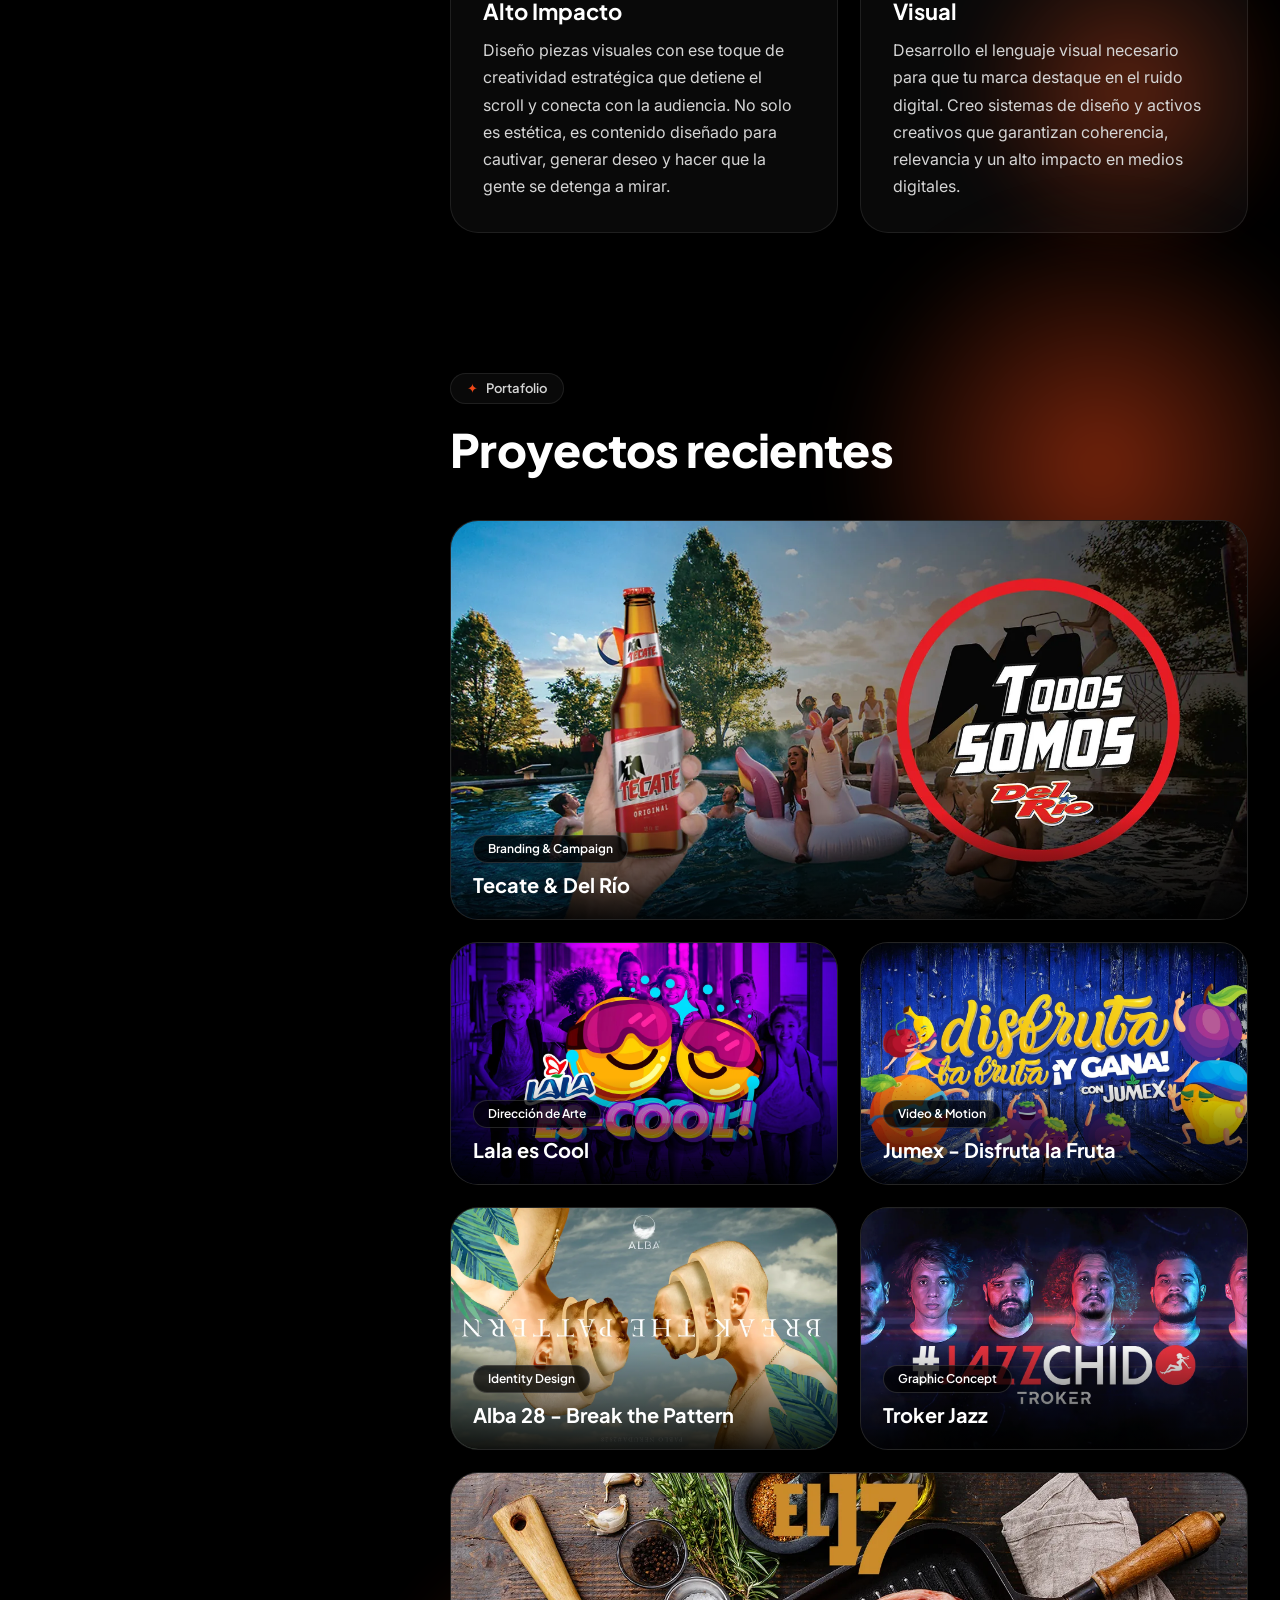
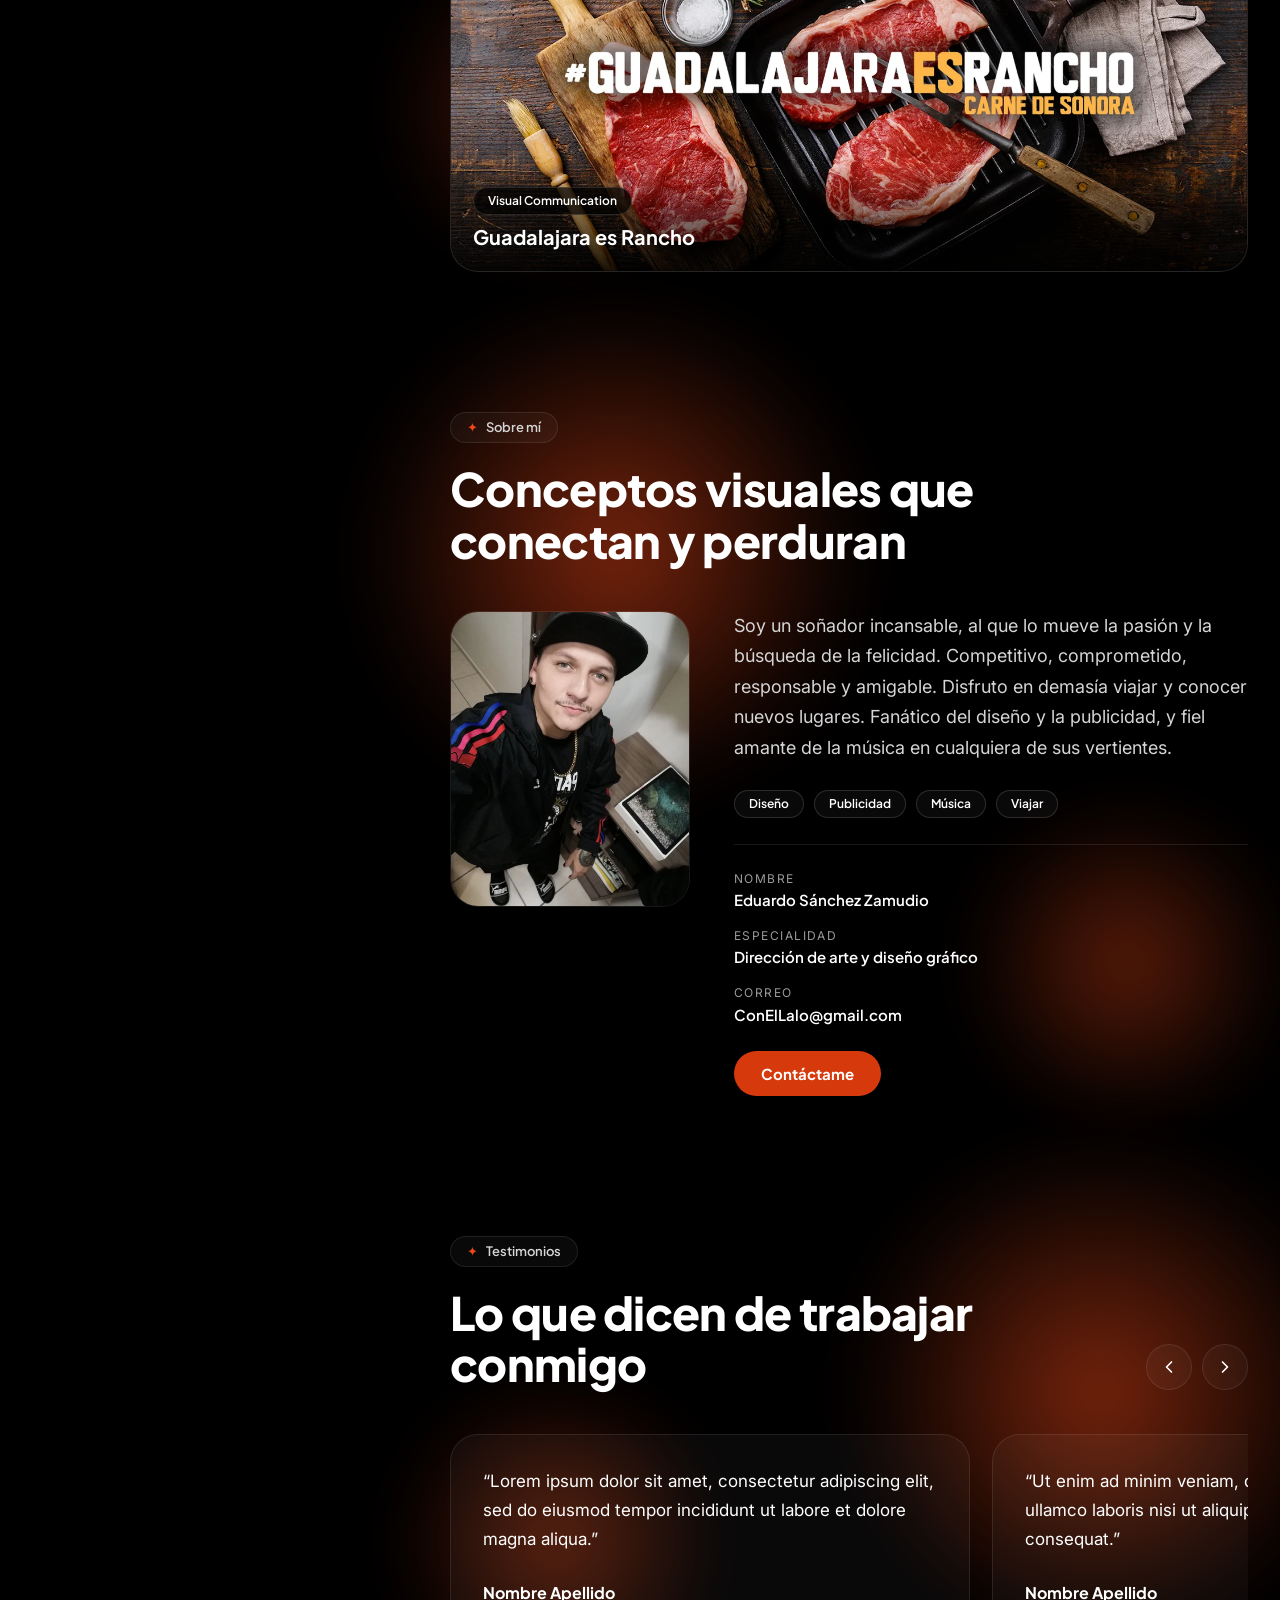
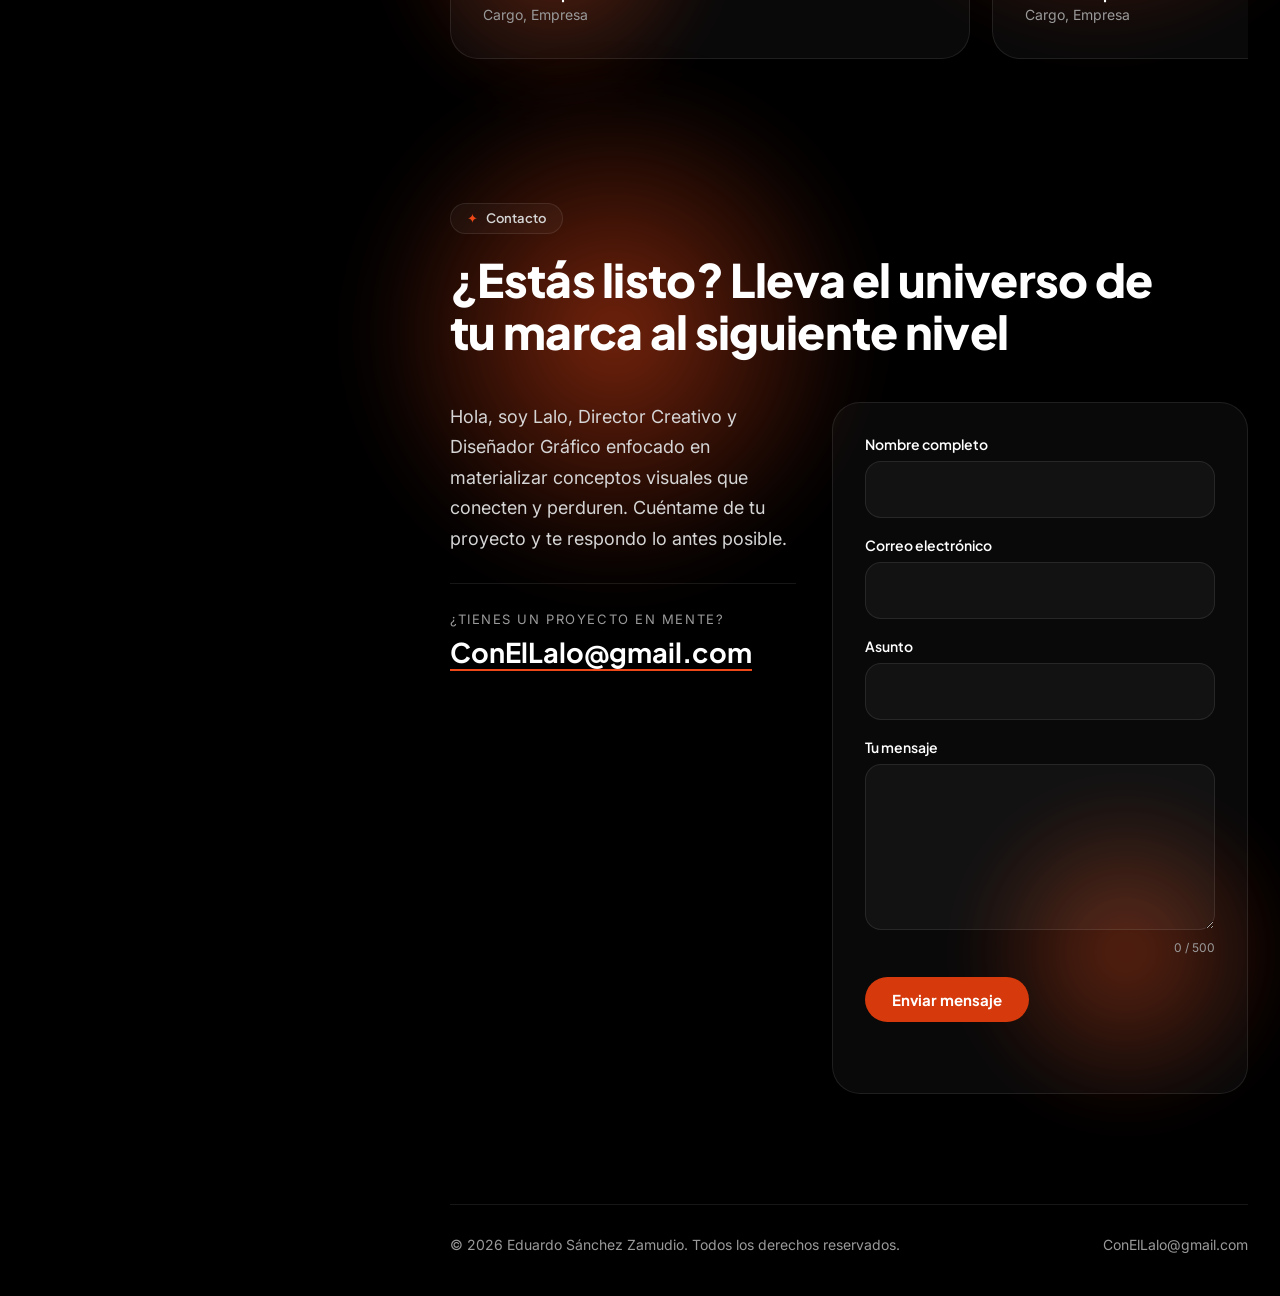
==== commit c138cbbb: "Replace invented client reviews with lorem ipsum placeholders Co-Authored-By: Claude Sonnet 5.5 <nor" ====
--- a/index.html
+++ b/index.html
@@ -208,24 +208,24 @@
 
                     <ul class="slider reveal" id="slider" tabindex="0" aria-label="Testimonios de clientes">
                         <li class="card quote">
-                            <p>“Trabajar con Lalo fue un antes y un después. Su capacidad para traducir la esencia de nuestro negocio en un lenguaje visual tan potente fue increíble. No solo diseñó una identidad, creó una experiencia.”</p>
-                            <footer><strong>Elena Ramírez</strong><span>CEO de Aura Beauty</span></footer>
-                        </li>
-                        <li class="card quote">
-                            <p>“Lo que diferencia a Lalo es su ojo para el detalle. Necesitábamos un packaging que contara una historia en el estante y logró materializar exactamente lo que teníamos en mente, elevando nuestra marca.”</p>
-                            <footer><strong>Marcos Galván</strong><span>Dir. de Marketing en Terra Coffee</span></footer>
-                        </li>
-                        <li class="card quote">
-                            <p>“Buscábamos a alguien que no solo ejecutara, sino que liderara la visión del proyecto. Lalo tiene esa mezcla rara de creatividad explosiva y orden profesional. Sus entregas son impecables.”</p>
-                            <footer><strong>Sofía Valdés</strong><span>Fundadora de Studio 22</span></footer>
-                        </li>
-                        <li class="card quote">
-                            <p>“El nivel de dirección de arte que Lalo aporta es de clase mundial. Logró unificar toda nuestra comunicación visual con una sofisticación que no habíamos logrado encontrar en otros profesionales.”</p>
-                            <footer><strong>Ricardo Sosa</strong><span>Fundador de Nexus Tech</span></footer>
-                        </li>
-                        <li class="card quote">
-                            <p>“Su enfoque en el diseño editorial y la tipografía es magistral. Convirtió nuestro reporte anual en una pieza de colección que todos quieren tener. Es, sin duda, un referente en el sector.”</p>
-                            <footer><strong>Claudia Méndez</strong><span>Directora Creativa en Arte &amp; Co.</span></footer>
+                            <p>“Lorem ipsum dolor sit amet, consectetur adipiscing elit, sed do eiusmod tempor incididunt ut labore et dolore magna aliqua.”</p>
+                            <footer><strong>Nombre Apellido</strong><span>Cargo, Empresa</span></footer>
+                        </li>
+                        <li class="card quote">
+                            <p>“Ut enim ad minim veniam, quis nostrud exercitation ullamco laboris nisi ut aliquip ex ea commodo consequat.”</p>
+                            <footer><strong>Nombre Apellido</strong><span>Cargo, Empresa</span></footer>
+                        </li>
+                        <li class="card quote">
+                            <p>“Duis aute irure dolor in reprehenderit in voluptate velit esse cillum dolore eu fugiat nulla pariatur.”</p>
+                            <footer><strong>Nombre Apellido</strong><span>Cargo, Empresa</span></footer>
+                        </li>
+                        <li class="card quote">
+                            <p>“Lorem ipsum dolor sit amet, consectetur adipiscing elit, sed do eiusmod tempor incididunt ut labore et dolore magna aliqua.”</p>
+                            <footer><strong>Nombre Apellido</strong><span>Cargo, Empresa</span></footer>
+                        </li>
+                        <li class="card quote">
+                            <p>“Ut enim ad minim veniam, quis nostrud exercitation ullamco laboris nisi ut aliquip ex ea commodo consequat.”</p>
+                            <footer><strong>Nombre Apellido</strong><span>Cargo, Empresa</span></footer>
                         </li>
                     </ul>
                 </section>
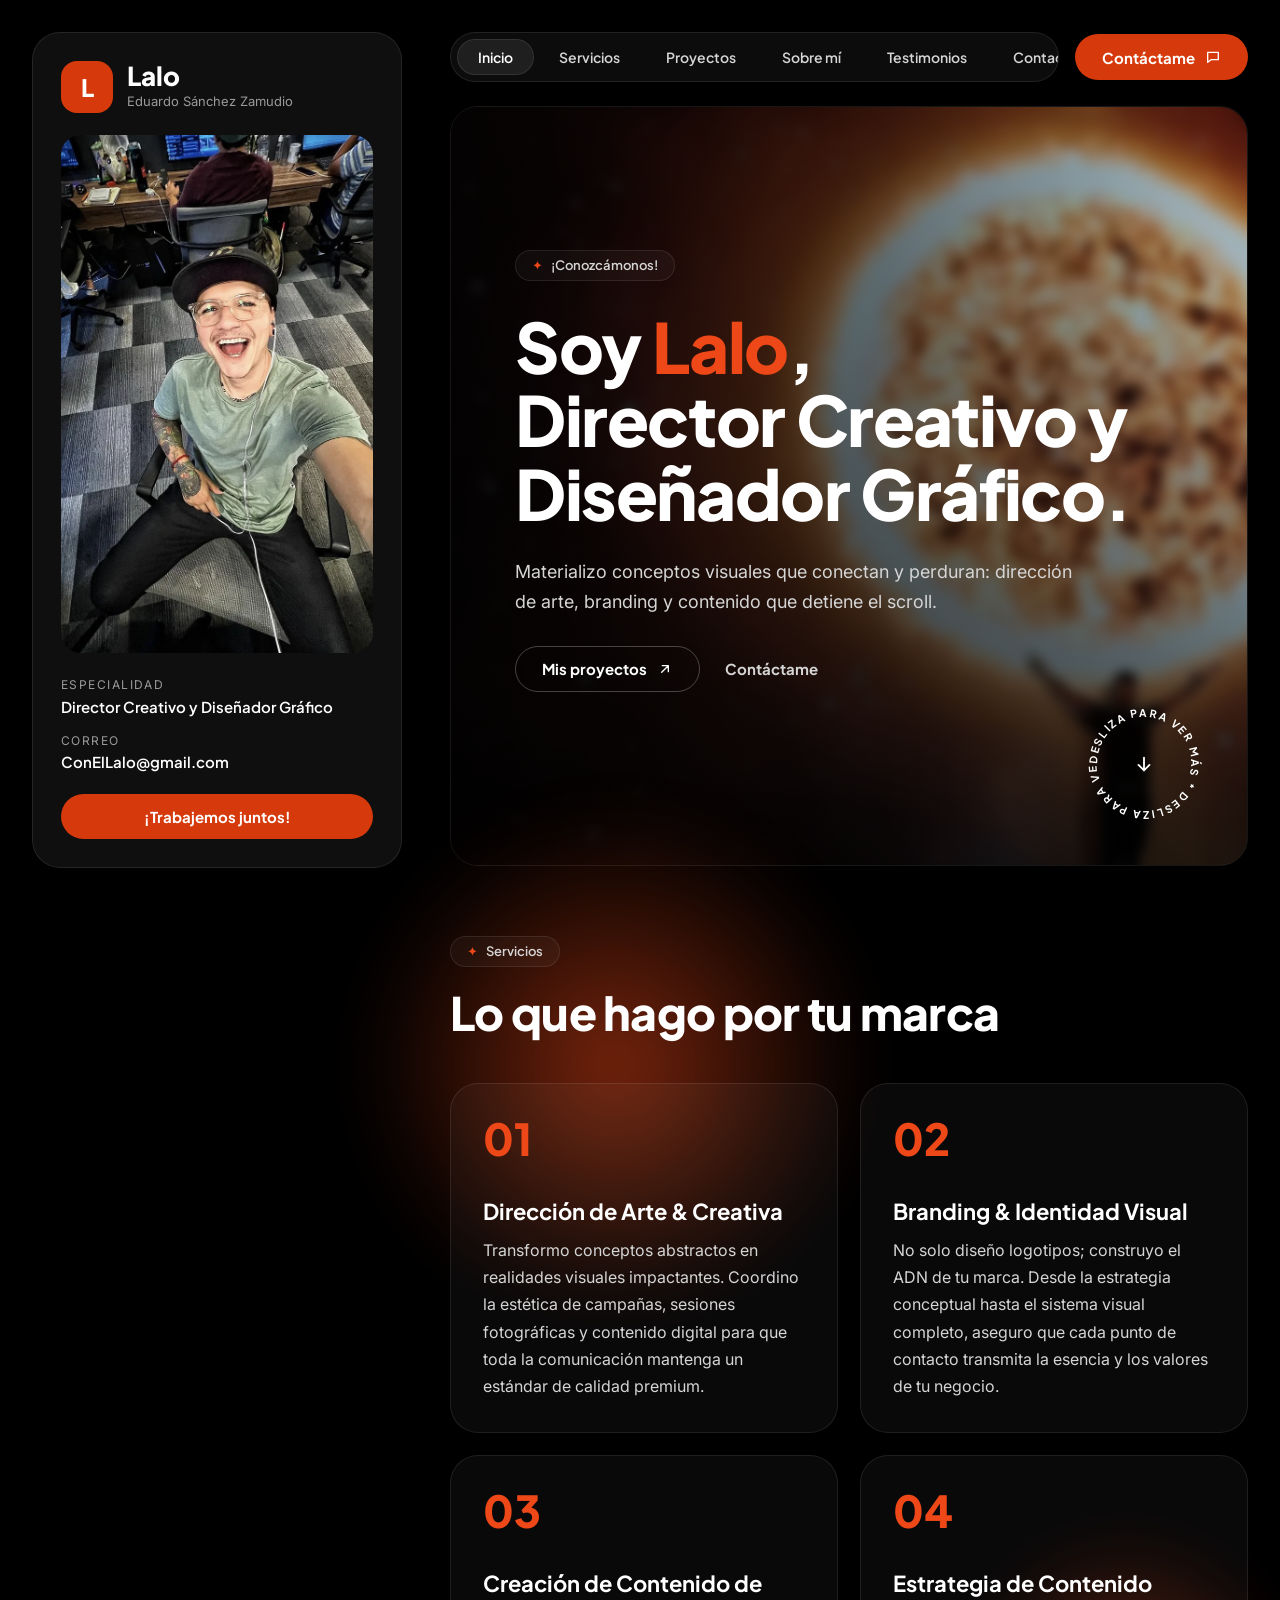
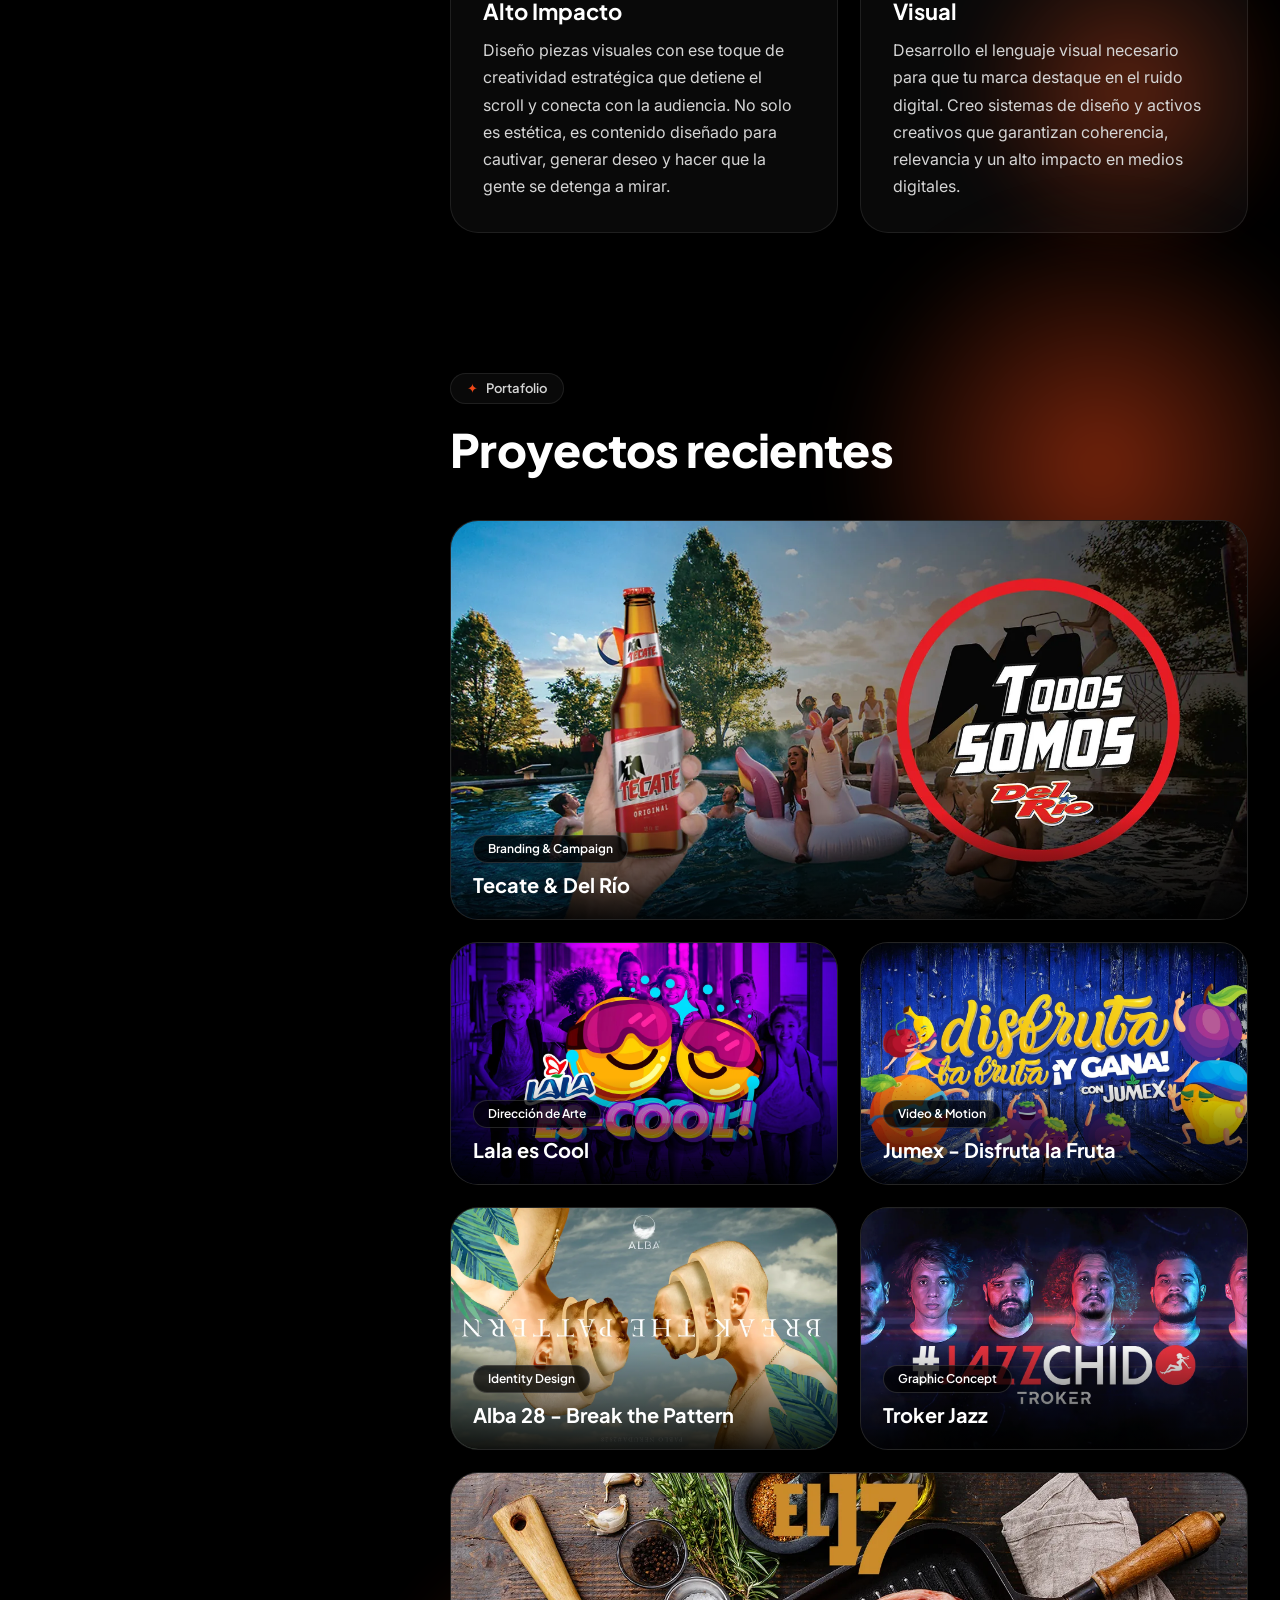
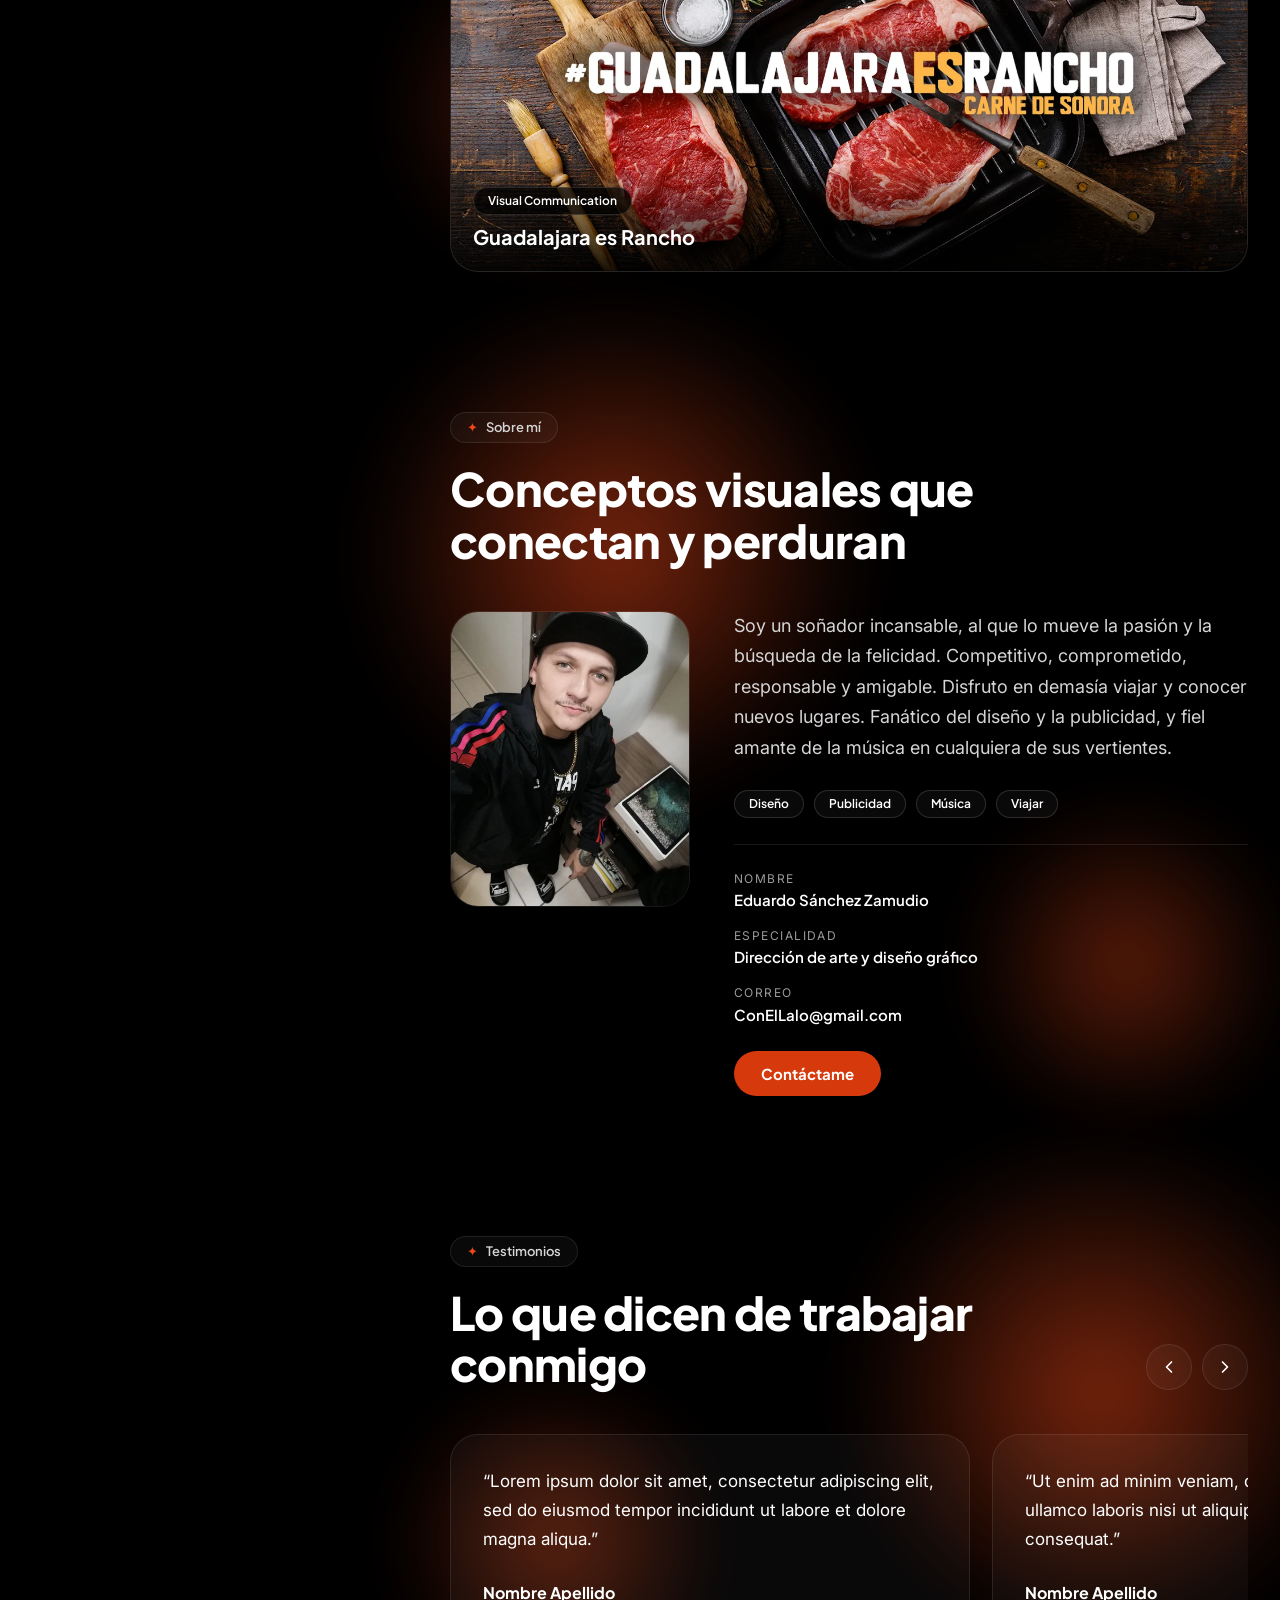
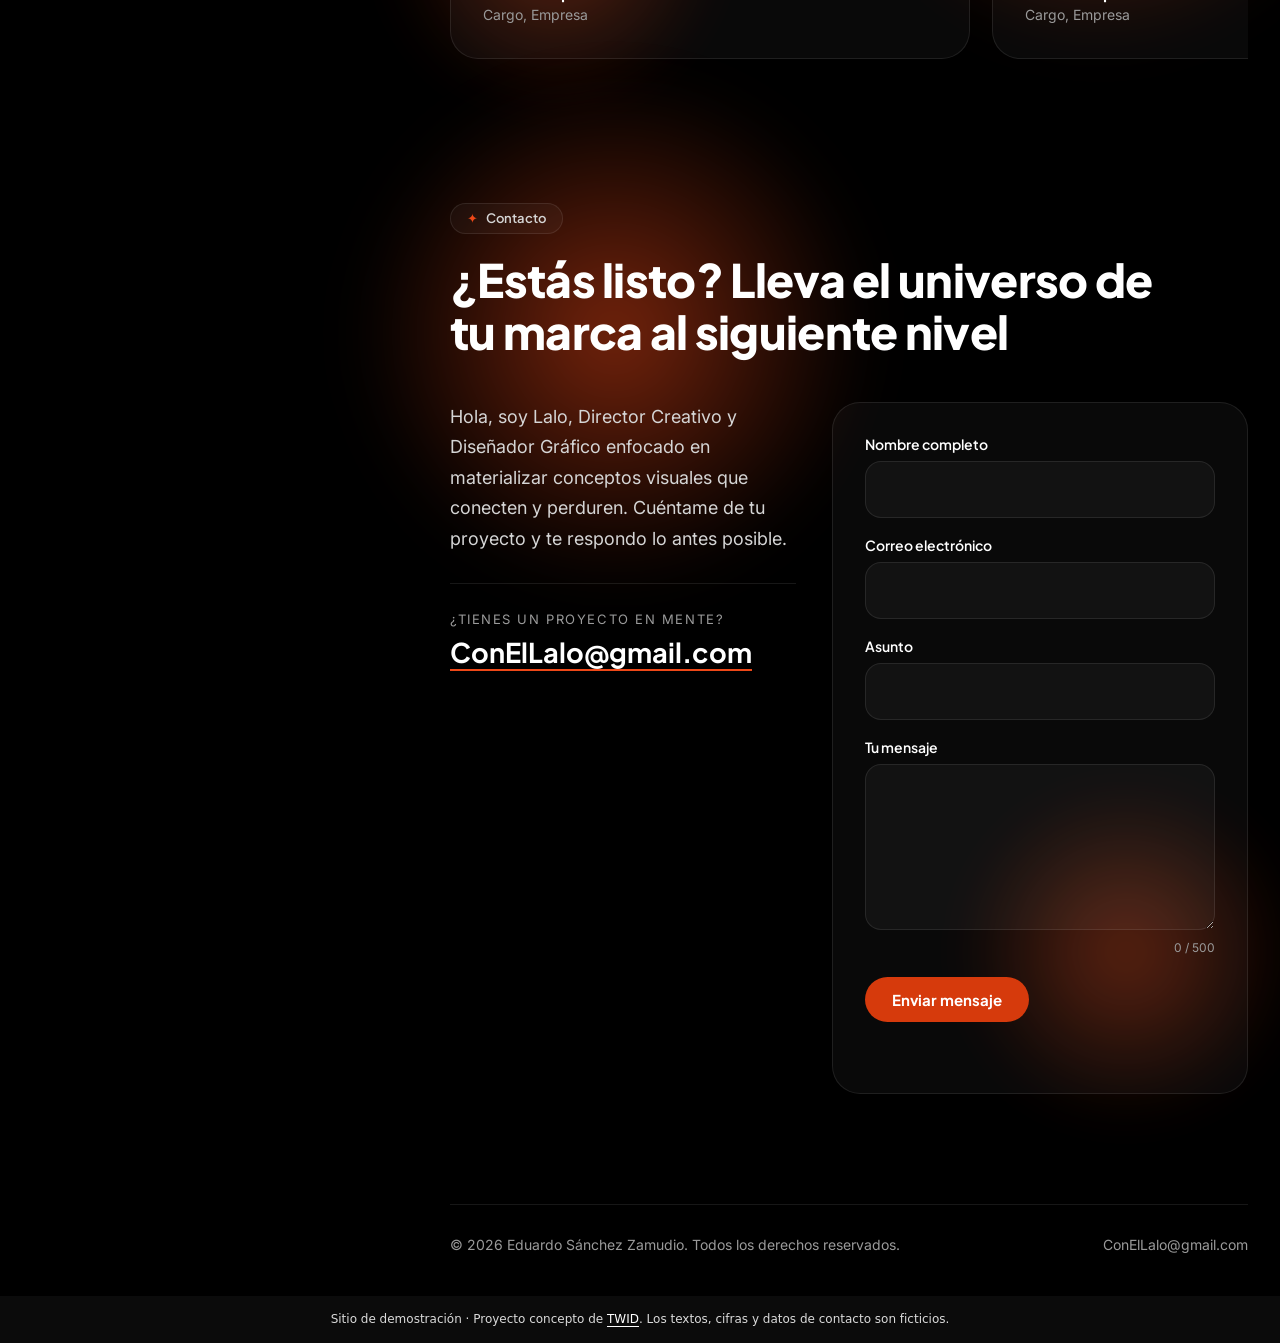
==== commit 7f2758aa: "Mark site as demo: footer notice, noindex, no invented contact data Co-Authored-By: Claude Sonnet 5." ====
--- a/index.html
+++ b/index.html
@@ -7,6 +7,7 @@
     <meta name="description" content="Eduardo Sánchez Zamudio (Lalo) — Director Creativo y Diseñador Gráfico. Dirección de arte, branding y contenido visual de alto impacto.">
     <meta name="author" content="Angel Rico">
     <meta name="theme-color" content="#000000">
+    <meta name="robots" content="noindex, nofollow">
     <title>Eduardo Sánchez Zamudio — Director Creativo</title>
     <link rel="icon" type="image/svg+xml" href="assets/img/favicon.svg">
     <link rel="icon" type="image/png" sizes="192x192" href="assets/img/favicon-192.png">
@@ -275,6 +276,7 @@
             </footer>
         </div>
     </div>
+    <p role="note" class="demo-notice" style="margin:0;padding:14px 20px;background:#0b0b0b;color:rgba(255,255,255,.85);font:12px/1.6 system-ui,sans-serif;text-align:center">Sitio de demostración · Proyecto concepto de <a href="https://twoworldsindesign.com" style="color:#fff;text-decoration:underline;text-underline-offset:3px">TWID</a>. Los textos, cifras y datos de contacto son ficticios.</p>
 
     <!-- Visor de proyectos -->
     <dialog id="viewer" class="viewer" aria-labelledby="viewerTitle">
